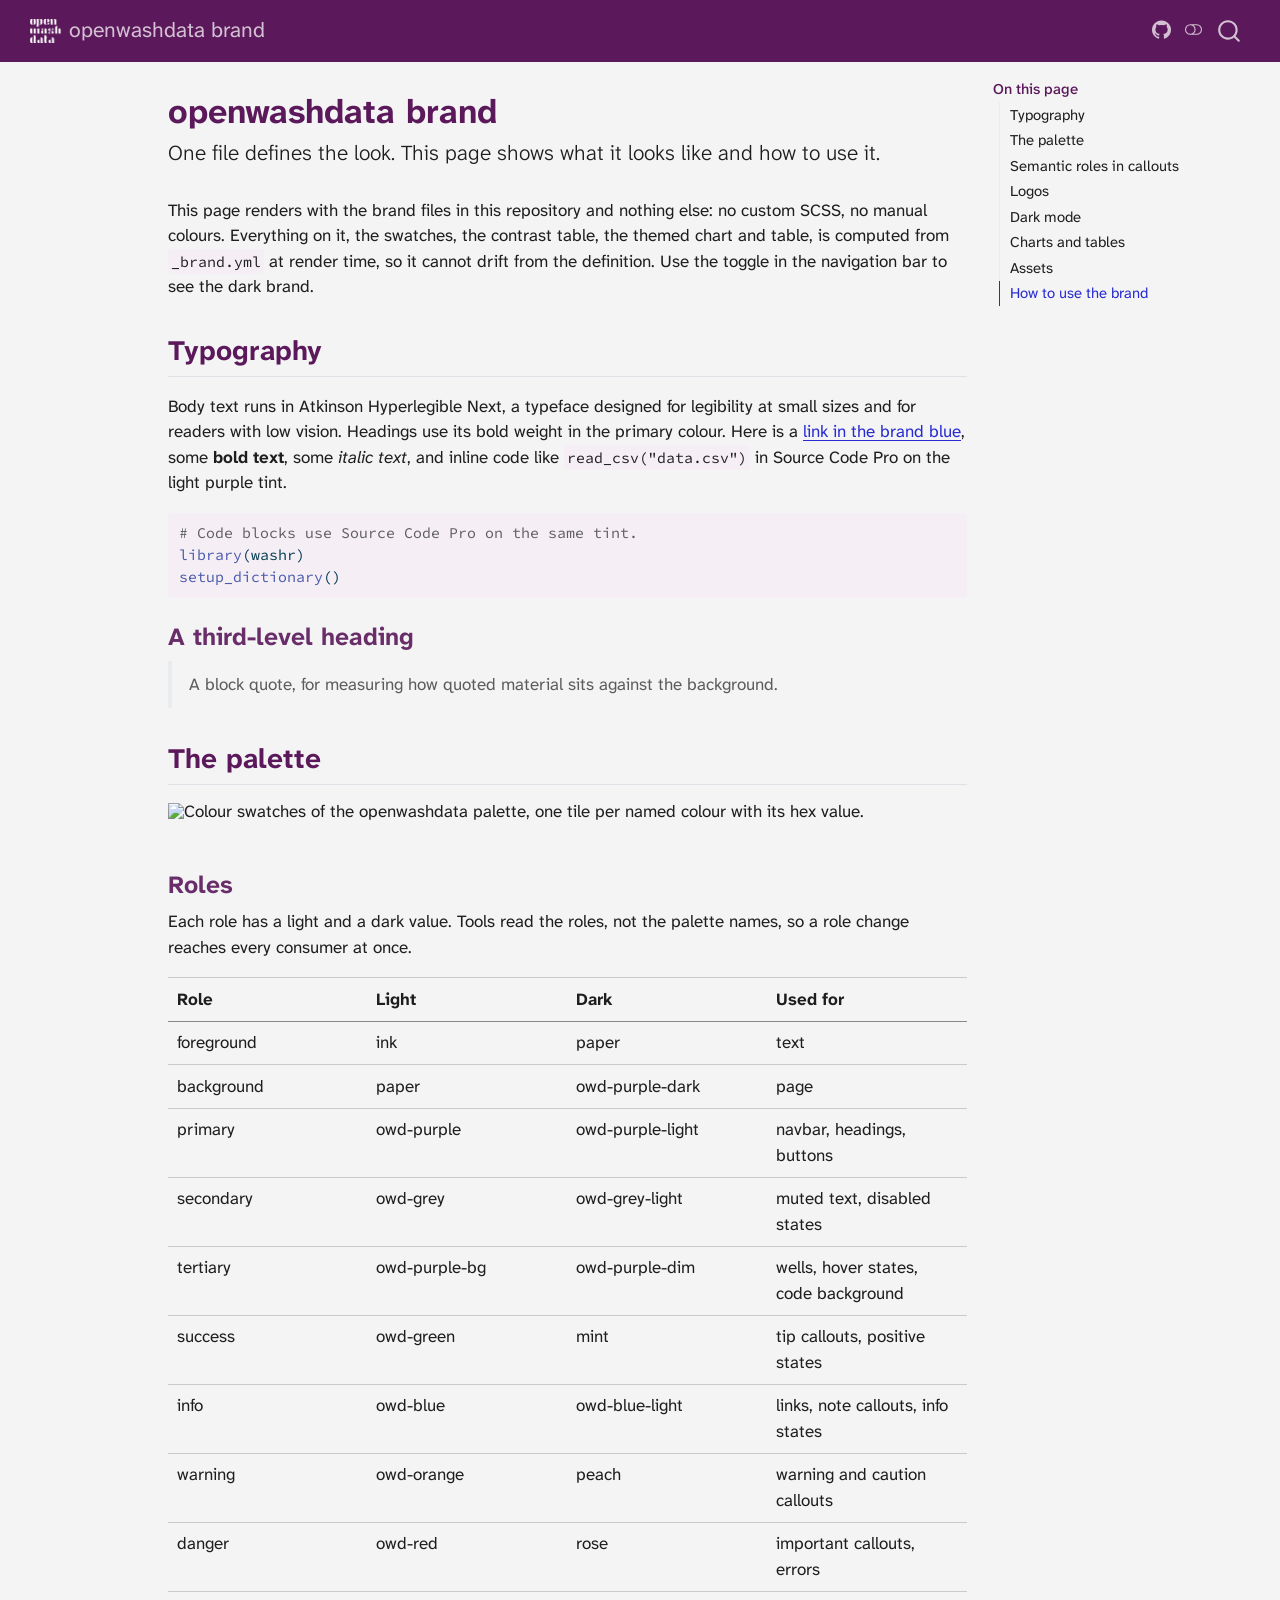
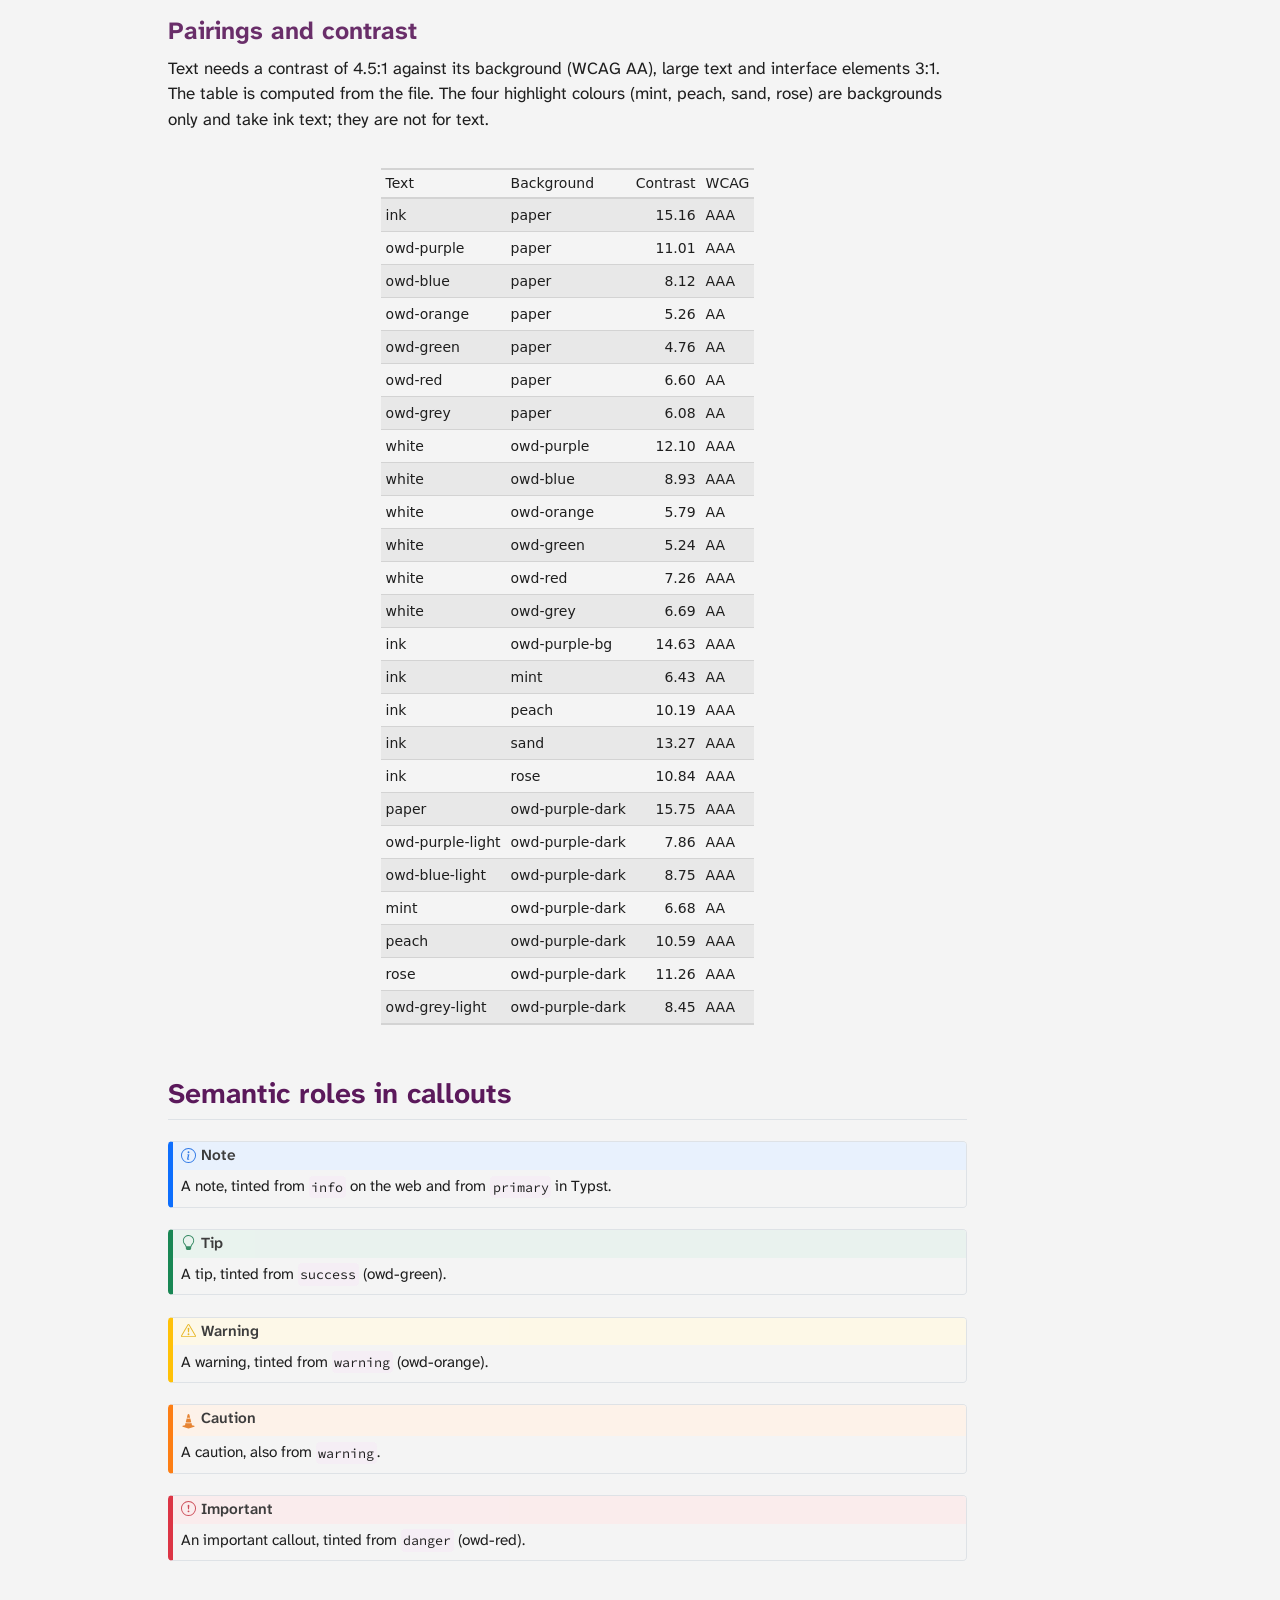
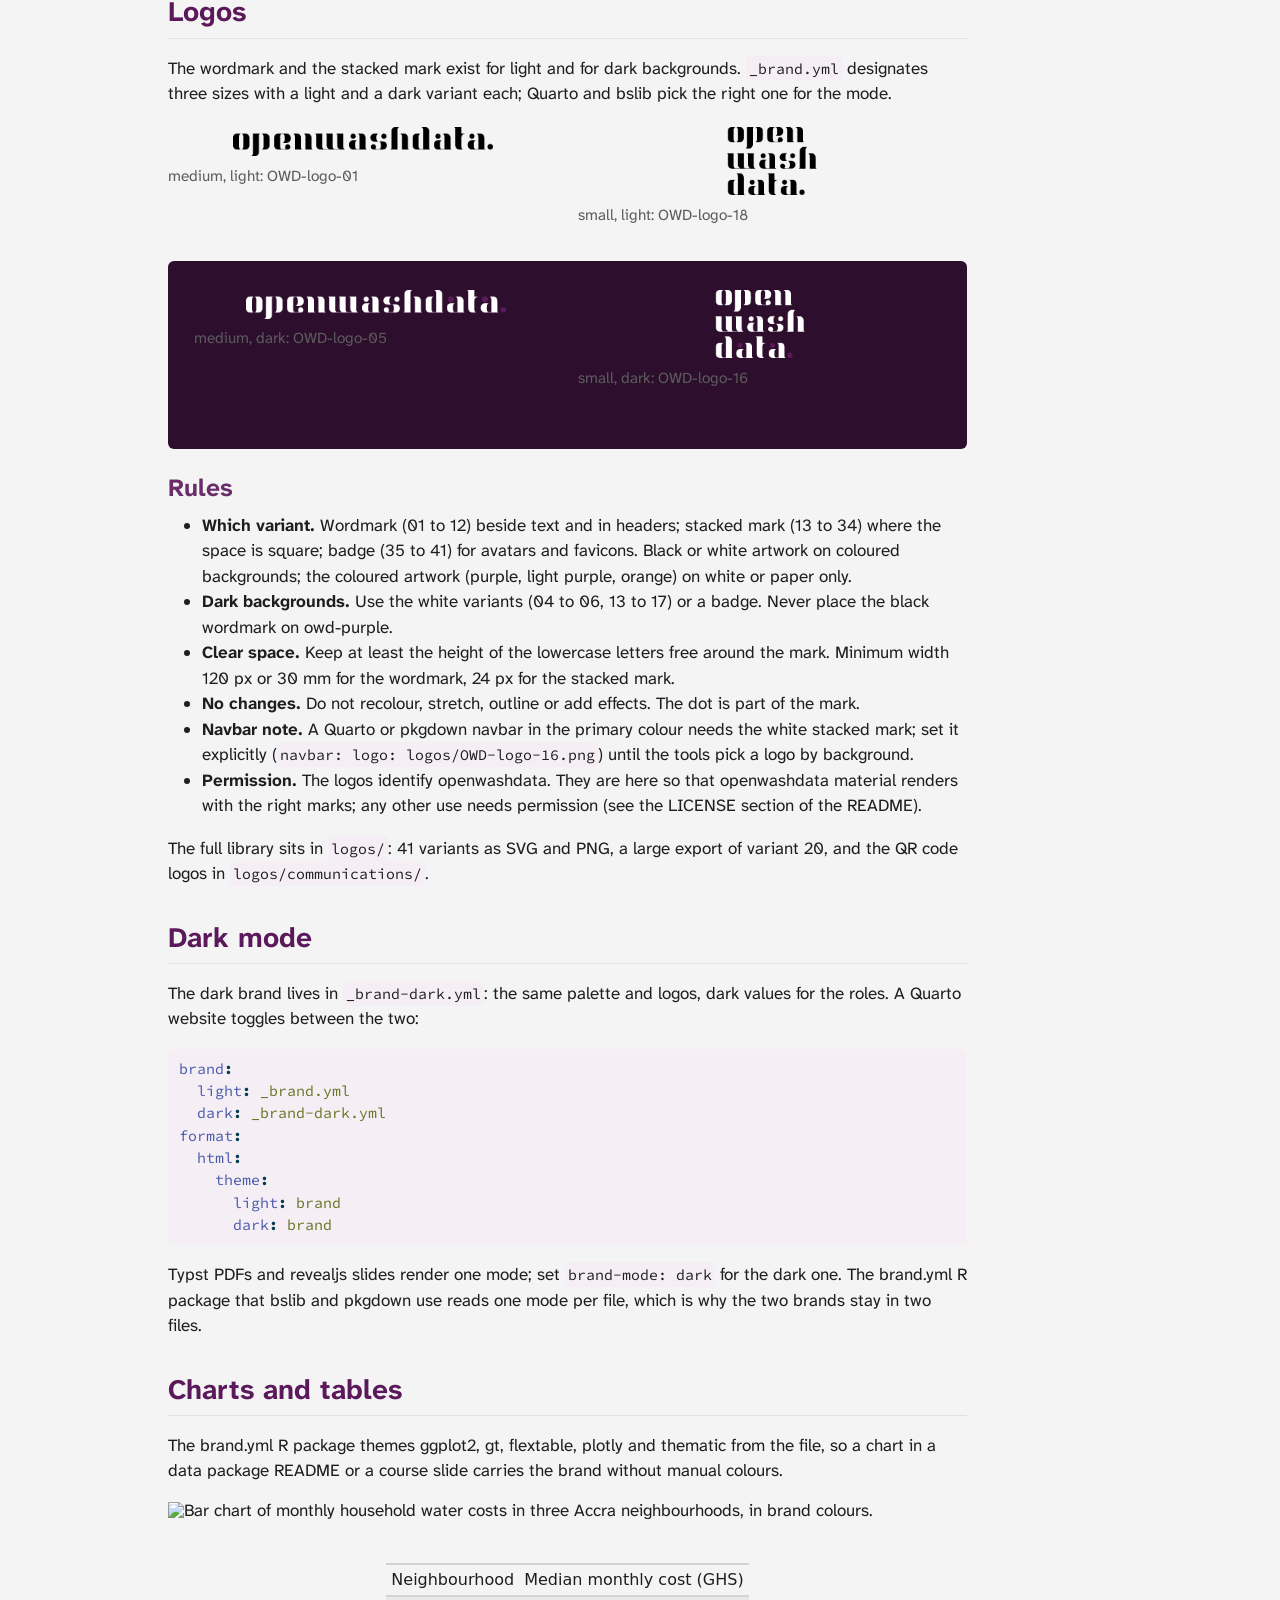
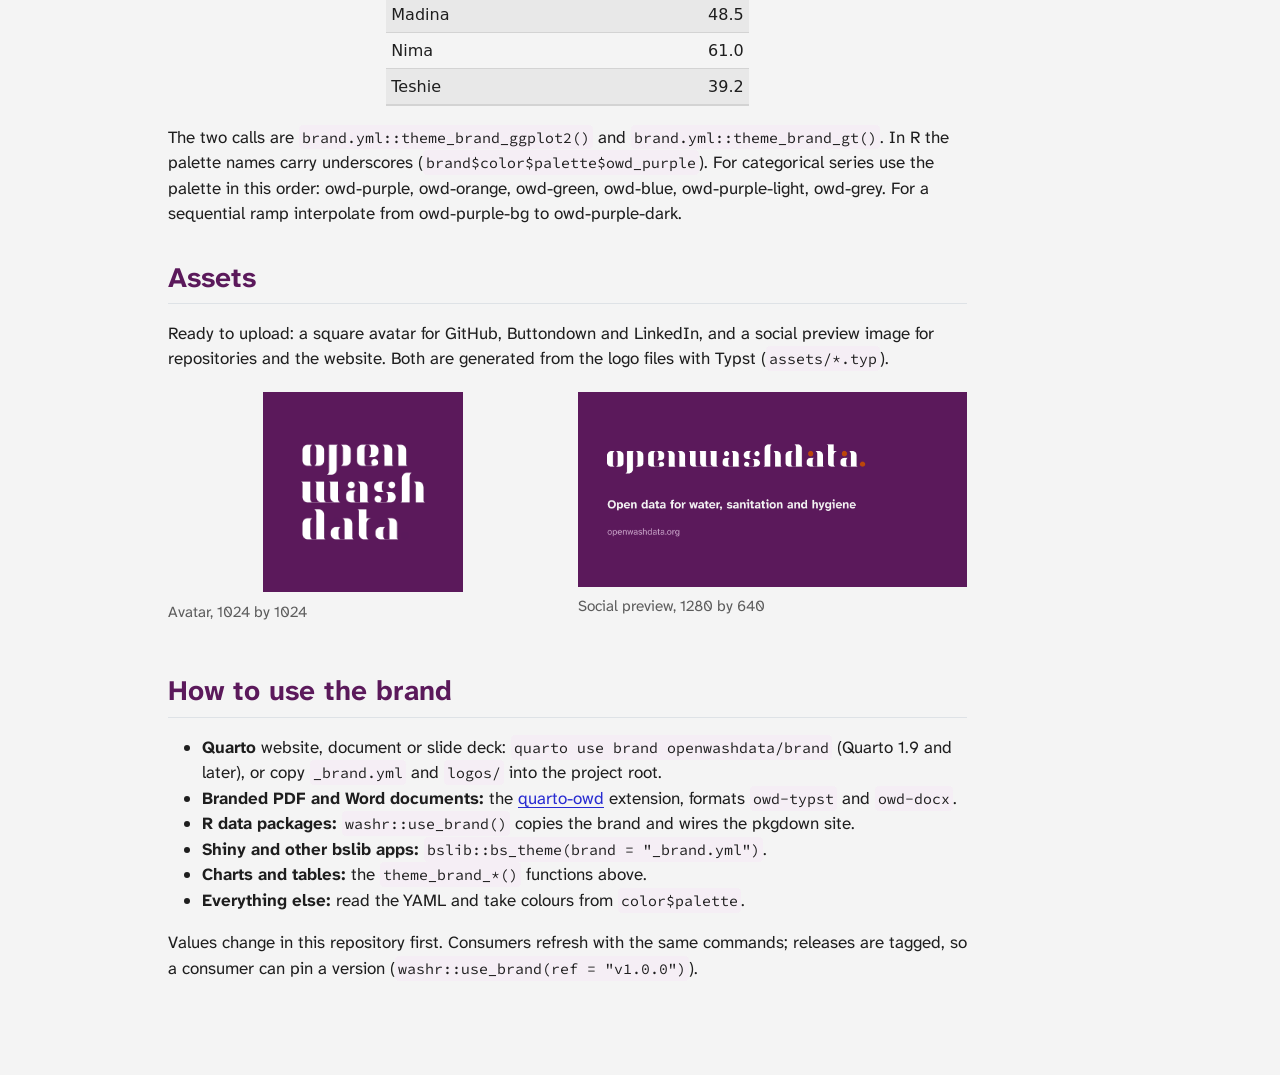
==== docs/index.html @ 6192c41f "docs: brand guide site, themed examples and shared assets (#10, #11) example.qmd becomes index.qmd, " ====
<!DOCTYPE html>
<html xmlns="http://www.w3.org/1999/xhtml" lang="en" xml:lang="en"><head>

<meta charset="utf-8">
<meta name="generator" content="quarto-1.9.38">

<meta name="viewport" content="width=device-width, initial-scale=1.0, user-scalable=yes">


<title>openwashdata brand</title>
<style>
/* Default styles provided by pandoc.
** See https://pandoc.org/MANUAL.html#variables-for-html for config info.
*/
code{white-space: pre-wrap;}
span.smallcaps{font-variant: small-caps;}
div.columns{display: flex; gap: min(4vw, 1.5em);}
div.column{flex: auto; overflow-x: auto;}
div.hanging-indent{margin-left: 1.5em; text-indent: -1.5em;}
ul.task-list{list-style: none;}
ul.task-list li input[type="checkbox"] {
  width: 0.8em;
  margin: 0 0.8em 0.2em -1em; /* quarto-specific, see https://github.com/quarto-dev/quarto-cli/issues/4556 */ 
  vertical-align: middle;
}
/* CSS for syntax highlighting */
html { -webkit-text-size-adjust: 100%; }
pre > code.sourceCode { white-space: pre; position: relative; }
pre > code.sourceCode > span { display: inline-block; line-height: 1.25; }
pre > code.sourceCode > span:empty { height: 1.2em; }
.sourceCode { overflow: visible; }
code.sourceCode > span { color: inherit; text-decoration: inherit; }
div.sourceCode { margin: 1em 0; }
pre.sourceCode { margin: 0; }
@media screen {
div.sourceCode { overflow: auto; }
}
@media print {
pre > code.sourceCode { white-space: pre-wrap; }
pre > code.sourceCode > span { text-indent: -5em; padding-left: 5em; }
}
pre.numberSource code
  { counter-reset: source-line 0; }
pre.numberSource code > span
  { position: relative; left: -4em; counter-increment: source-line; }
pre.numberSource code > span > a:first-child::before
  { content: counter(source-line);
    position: relative; left: -1em; text-align: right; vertical-align: baseline;
    border: none; display: inline-block;
    -webkit-touch-callout: none; -webkit-user-select: none;
    -khtml-user-select: none; -moz-user-select: none;
    -ms-user-select: none; user-select: none;
    padding: 0 4px; width: 4em;
  }
pre.numberSource { margin-left: 3em;  padding-left: 4px; }
div.sourceCode
  {   }
@media screen {
pre > code.sourceCode > span > a:first-child::before { text-decoration: underline; }
}
</style>


<script src="site_libs/quarto-nav/quarto-nav.js"></script>
<script src="site_libs/quarto-nav/headroom.min.js"></script>
<script src="site_libs/clipboard/clipboard.min.js"></script>
<script src="site_libs/quarto-search/autocomplete.umd.js"></script>
<script src="site_libs/quarto-search/fuse.min.js"></script>
<script src="site_libs/quarto-search/quarto-search.js"></script>
<meta name="quarto:offset" content="./">
<link href="./logos/OWD-logo-18.png" rel="icon" type="image/png">
<script src="site_libs/quarto-html/quarto.js" type="module"></script>
<script src="site_libs/quarto-html/tabsets/tabsets.js" type="module"></script>
<script src="site_libs/quarto-html/popper.min.js"></script>
<script src="site_libs/quarto-html/tippy.umd.min.js"></script>
<script src="site_libs/quarto-html/anchor.min.js"></script>
<link href="site_libs/quarto-html/tippy.css" rel="stylesheet">
<link href="site_libs/quarto-html/quarto-syntax-highlighting-394ead12451981d31e5928c23125edf0.css" rel="stylesheet" class="quarto-color-scheme" id="quarto-text-highlighting-styles">
<link href="site_libs/quarto-html/quarto-syntax-highlighting-dark-446fb54370a7a8a17a7083c01ae5dd9f.css" rel="stylesheet" class="quarto-color-scheme quarto-color-alternate" id="quarto-text-highlighting-styles">
<link href="site_libs/quarto-html/quarto-syntax-highlighting-394ead12451981d31e5928c23125edf0.css" rel="stylesheet" class="quarto-color-scheme-extra" id="quarto-text-highlighting-styles">
<script src="site_libs/bootstrap/bootstrap.min.js"></script>
<link href="site_libs/bootstrap/bootstrap-icons.css" rel="stylesheet">
<link href="site_libs/bootstrap/bootstrap-7f963e80ce3d0ea025233d1f4114418e.min.css" rel="stylesheet" append-hash="true" class="quarto-color-scheme" id="quarto-bootstrap" data-mode="light">
<link href="site_libs/bootstrap/bootstrap-dark-93a6fb592f5277370ba0e7a9d670c27c.min.css" rel="stylesheet" append-hash="true" class="quarto-color-scheme quarto-color-alternate" id="quarto-bootstrap" data-mode="dark">
<link href="site_libs/bootstrap/bootstrap-7f963e80ce3d0ea025233d1f4114418e.min.css" rel="stylesheet" append-hash="true" class="quarto-color-scheme-extra" id="quarto-bootstrap" data-mode="light">
<script id="quarto-search-options" type="application/json">{
  "location": "navbar",
  "copy-button": false,
  "collapse-after": 3,
  "panel-placement": "end",
  "type": "overlay",
  "limit": 50,
  "keyboard-shortcut": [
    "f",
    "/",
    "s"
  ],
  "show-item-context": false,
  "language": {
    "search-no-results-text": "No results",
    "search-matching-documents-text": "matching documents",
    "search-copy-link-title": "Copy link to search",
    "search-hide-matches-text": "Hide additional matches",
    "search-more-match-text": "more match in this document",
    "search-more-matches-text": "more matches in this document",
    "search-clear-button-title": "Clear",
    "search-text-placeholder": "",
    "search-detached-cancel-button-title": "Cancel",
    "search-submit-button-title": "Submit",
    "search-label": "Search"
  }
}</script>


</head>

<body class="nav-fixed quarto-light"><script id="quarto-html-before-body" type="application/javascript">
    const toggleBodyColorMode = (bsSheetEl) => {
      const mode = bsSheetEl.getAttribute("data-mode");
      const bodyEl = window.document.querySelector("body");
      if (mode === "dark") {
        bodyEl.classList.add("quarto-dark");
        bodyEl.classList.remove("quarto-light");
      } else {
        bodyEl.classList.add("quarto-light");
        bodyEl.classList.remove("quarto-dark");
      }
    }
    const toggleBodyColorPrimary = () => {
      const bsSheetEl = window.document.querySelector("link#quarto-bootstrap:not([rel=disabled-stylesheet])");
      if (bsSheetEl) {
        toggleBodyColorMode(bsSheetEl);
      }
    }
    const setColorSchemeToggle = (alternate) => {
      const toggles = window.document.querySelectorAll('.quarto-color-scheme-toggle');
      for (let i=0; i < toggles.length; i++) {
        const toggle = toggles[i];
        if (toggle) {
          if (alternate) {
            toggle.classList.add("alternate");
          } else {
            toggle.classList.remove("alternate");
          }
        }
      }
    };
    const toggleColorMode = (alternate) => {
      // Switch the stylesheets
      const primaryStylesheets = window.document.querySelectorAll('link.quarto-color-scheme:not(.quarto-color-alternate)');
      const alternateStylesheets = window.document.querySelectorAll('link.quarto-color-scheme.quarto-color-alternate');
      manageTransitions('#quarto-margin-sidebar .nav-link', false);
      if (alternate) {
        // note: dark is layered on light, we don't disable primary!
        enableStylesheet(alternateStylesheets);
        for (const sheetNode of alternateStylesheets) {
          if (sheetNode.id === "quarto-bootstrap") {
            toggleBodyColorMode(sheetNode);
          }
        }
      } else {
        disableStylesheet(alternateStylesheets);
        enableStylesheet(primaryStylesheets)
        toggleBodyColorPrimary();
      }
      manageTransitions('#quarto-margin-sidebar .nav-link', true);
      // Switch the toggles
      setColorSchemeToggle(alternate)
      // Hack to workaround the fact that safari doesn't
      // properly recolor the scrollbar when toggling (#1455)
      if (navigator.userAgent.indexOf('Safari') > 0 && navigator.userAgent.indexOf('Chrome') == -1) {
        manageTransitions("body", false);
        window.scrollTo(0, 1);
        setTimeout(() => {
          window.scrollTo(0, 0);
          manageTransitions("body", true);
        }, 40);
      }
    }
    const disableStylesheet = (stylesheets) => {
      for (let i=0; i < stylesheets.length; i++) {
        const stylesheet = stylesheets[i];
        stylesheet.rel = 'disabled-stylesheet';
      }
    }
    const enableStylesheet = (stylesheets) => {
      for (let i=0; i < stylesheets.length; i++) {
        const stylesheet = stylesheets[i];
        if(stylesheet.rel !== 'stylesheet') { // for Chrome, which will still FOUC without this check
          stylesheet.rel = 'stylesheet';
        }
      }
    }
    const manageTransitions = (selector, allowTransitions) => {
      const els = window.document.querySelectorAll(selector);
      for (let i=0; i < els.length; i++) {
        const el = els[i];
        if (allowTransitions) {
          el.classList.remove('notransition');
        } else {
          el.classList.add('notransition');
        }
      }
    }
    const isFileUrl = () => {
      return window.location.protocol === 'file:';
    }
    const hasAlternateSentinel = () => {
      let styleSentinel = getColorSchemeSentinel();
      if (styleSentinel !== null) {
        return styleSentinel === "alternate";
      } else {
        return false;
      }
    }
    const setStyleSentinel = (alternate) => {
      const value = alternate ? "alternate" : "default";
      if (!isFileUrl()) {
        window.localStorage.setItem("quarto-color-scheme", value);
      } else {
        localAlternateSentinel = value;
      }
    }
    const getColorSchemeSentinel = () => {
      if (!isFileUrl()) {
        const storageValue = window.localStorage.getItem("quarto-color-scheme");
        return storageValue != null ? storageValue : localAlternateSentinel;
      } else {
        return localAlternateSentinel;
      }
    }
    const toggleGiscusIfUsed = (isAlternate, darkModeDefault) => {
      const baseTheme = document.querySelector('#giscus-base-theme')?.value ?? 'light';
      const alternateTheme = document.querySelector('#giscus-alt-theme')?.value ?? 'dark';
      let newTheme = '';
      if(authorPrefersDark) {
        newTheme = isAlternate ? baseTheme : alternateTheme;
      } else {
        newTheme = isAlternate ? alternateTheme : baseTheme;
      }
      const changeGiscusTheme = () => {
        // From: https://github.com/giscus/giscus/issues/336
        const sendMessage = (message) => {
          const iframe = document.querySelector('iframe.giscus-frame');
          if (!iframe) return;
          iframe.contentWindow.postMessage({ giscus: message }, 'https://giscus.app');
        }
        sendMessage({
          setConfig: {
            theme: newTheme
          }
        });
      }
      const isGiscussLoaded = window.document.querySelector('iframe.giscus-frame') !== null;
      if (isGiscussLoaded) {
        changeGiscusTheme();
      }
    };
    const authorPrefersDark = false;
    const darkModeDefault = authorPrefersDark;
      document.querySelector('link#quarto-text-highlighting-styles.quarto-color-scheme-extra').rel = 'disabled-stylesheet';
      document.querySelector('link#quarto-bootstrap.quarto-color-scheme-extra').rel = 'disabled-stylesheet';
    let localAlternateSentinel = darkModeDefault ? 'alternate' : 'default';
    // Dark / light mode switch
    window.quartoToggleColorScheme = () => {
      // Read the current dark / light value
      let toAlternate = !hasAlternateSentinel();
      toggleColorMode(toAlternate);
      setStyleSentinel(toAlternate);
      toggleGiscusIfUsed(toAlternate, darkModeDefault);
      window.dispatchEvent(new Event('resize'));
    };
    // Switch to dark mode if need be
    if (hasAlternateSentinel()) {
      toggleColorMode(true);
    } else {
      toggleColorMode(false);
    }
  </script>

<div id="quarto-search-results"></div>
  <header id="quarto-header" class="headroom fixed-top">
    <nav class="navbar navbar-expand-lg " data-bs-theme="dark">
      <div class="navbar-container container-fluid">
      <div class="navbar-brand-container mx-auto">
    <a href="./index.html" class="navbar-brand navbar-brand-logo">
    <img src="./logos/OWD-logo-16.png" alt="openwashdata" class="navbar-logo light-content">
    <img src="./logos/OWD-logo-16.png" alt="openwashdata" class="navbar-logo dark-content">
    </a>
    <a class="navbar-brand" href="./index.html">
    <span class="navbar-title">openwashdata brand</span>
    </a>
  </div>
            <div id="quarto-search" class="" title="Search"></div>
          <button class="navbar-toggler" type="button" data-bs-toggle="collapse" data-bs-target="#navbarCollapse" aria-controls="navbarCollapse" role="menu" aria-expanded="false" aria-label="Toggle navigation" onclick="if (window.quartoToggleHeadroom) { window.quartoToggleHeadroom(); }">
  <span class="navbar-toggler-icon"></span>
</button>
          <div class="collapse navbar-collapse" id="navbarCollapse">
            <ul class="navbar-nav navbar-nav-scroll ms-auto">
  <li class="nav-item compact">
    <a class="nav-link" href="https://github.com/openwashdata/brand"> <i class="bi bi-github" role="img" aria-label="GitHub repository">
</i> 
<span class="menu-text"></span></a>
  </li>  
</ul>
          </div> <!-- /navcollapse -->
            <div class="quarto-navbar-tools">
  <a href="" class="quarto-color-scheme-toggle quarto-navigation-tool  px-1" onclick="window.quartoToggleColorScheme(); return false;" title="Toggle dark mode"><i class="bi"></i></a>
</div>
      </div> <!-- /container-fluid -->
    </nav>
</header>
<!-- content -->
<div id="quarto-content" class="quarto-container page-columns page-rows-contents page-layout-article page-navbar">
<!-- sidebar -->
<!-- margin-sidebar -->
    <div id="quarto-margin-sidebar" class="sidebar margin-sidebar">
        <nav id="TOC" role="doc-toc" class="toc-active">
    <h2 id="toc-title">On this page</h2>
   
  <ul class="collapse">
  <li><a href="#typography" id="toc-typography" class="nav-link active" data-scroll-target="#typography">Typography</a></li>
  <li><a href="#the-palette" id="toc-the-palette" class="nav-link" data-scroll-target="#the-palette">The palette</a></li>
  <li><a href="#semantic-roles-in-callouts" id="toc-semantic-roles-in-callouts" class="nav-link" data-scroll-target="#semantic-roles-in-callouts">Semantic roles in callouts</a></li>
  <li><a href="#logos" id="toc-logos" class="nav-link" data-scroll-target="#logos">Logos</a></li>
  <li><a href="#dark-mode" id="toc-dark-mode" class="nav-link" data-scroll-target="#dark-mode">Dark mode</a></li>
  <li><a href="#charts-and-tables" id="toc-charts-and-tables" class="nav-link" data-scroll-target="#charts-and-tables">Charts and tables</a></li>
  <li><a href="#assets" id="toc-assets" class="nav-link" data-scroll-target="#assets">Assets</a></li>
  <li><a href="#how-to-use-the-brand" id="toc-how-to-use-the-brand" class="nav-link" data-scroll-target="#how-to-use-the-brand">How to use the brand</a></li>
  </ul>
</nav>
    </div>
<!-- main -->
<main class="content" id="quarto-document-content">


<header id="title-block-header" class="quarto-title-block default">
<div class="quarto-title">
<h1 class="title">openwashdata brand</h1>
<p class="subtitle lead">One file defines the look. This page shows what it looks like and how to use it.</p>
</div>



<div class="quarto-title-meta">

    
  
    
  </div>
  


</header>


<p>This page renders with the brand files in this repository and nothing else: no custom SCSS, no manual colours. Everything on it, the swatches, the contrast table, the themed chart and table, is computed from <code>_brand.yml</code> at render time, so it cannot drift from the definition. Use the toggle in the navigation bar to see the dark brand.</p>
<section id="typography" class="level2">
<h2 class="anchored" data-anchor-id="typography">Typography</h2>
<p>Body text runs in Atkinson Hyperlegible Next, a typeface designed for legibility at small sizes and for readers with low vision. Headings use its bold weight in the primary colour. Here is a <a href="https://openwashdata.org">link in the brand blue</a>, some <strong>bold text</strong>, some <em>italic text</em>, and inline code like <code>read_csv("data.csv")</code> in Source Code Pro on the light purple tint.</p>
<div class="code-copy-outer-scaffold"><div class="sourceCode" id="cb1"><pre class="sourceCode r code-with-copy"><code class="sourceCode r"><span id="cb1-1"><a href="#cb1-1" aria-hidden="true" tabindex="-1"></a><span class="co"># Code blocks use Source Code Pro on the same tint.</span></span>
<span id="cb1-2"><a href="#cb1-2" aria-hidden="true" tabindex="-1"></a><span class="fu">library</span>(washr)</span>
<span id="cb1-3"><a href="#cb1-3" aria-hidden="true" tabindex="-1"></a><span class="fu">setup_dictionary</span>()</span></code></pre></div><button title="Copy to Clipboard" class="code-copy-button"><i class="bi"></i></button></div>
<section id="a-third-level-heading" class="level3">
<h3 class="anchored" data-anchor-id="a-third-level-heading">A third-level heading</h3>
<blockquote class="blockquote">
<p>A block quote, for measuring how quoted material sits against the background.</p>
</blockquote>
</section>
</section>
<section id="the-palette" class="level2">
<h2 class="anchored" data-anchor-id="the-palette">The palette</h2>
<div class="cell">
<div class="cell-output-display">
<div>
<figure class="figure">
<p><img src="index_files/figure-html/unnamed-chunk-1-1.png" class="img-fluid figure-img" alt="Colour swatches of the openwashdata palette, one tile per named colour with its hex value." width="864"></p>
</figure>
</div>
</div>
</div>
<section id="roles" class="level3">
<h3 class="anchored" data-anchor-id="roles">Roles</h3>
<p>Each role has a light and a dark value. Tools read the roles, not the palette names, so a role change reaches every consumer at once.</p>
<table class="caption-top table">
<colgroup>
<col style="width: 25%">
<col style="width: 25%">
<col style="width: 25%">
<col style="width: 25%">
</colgroup>
<thead>
<tr class="header">
<th>Role</th>
<th>Light</th>
<th>Dark</th>
<th>Used for</th>
</tr>
</thead>
<tbody>
<tr class="odd">
<td>foreground</td>
<td>ink</td>
<td>paper</td>
<td>text</td>
</tr>
<tr class="even">
<td>background</td>
<td>paper</td>
<td>owd-purple-dark</td>
<td>page</td>
</tr>
<tr class="odd">
<td>primary</td>
<td>owd-purple</td>
<td>owd-purple-light</td>
<td>navbar, headings, buttons</td>
</tr>
<tr class="even">
<td>secondary</td>
<td>owd-grey</td>
<td>owd-grey-light</td>
<td>muted text, disabled states</td>
</tr>
<tr class="odd">
<td>tertiary</td>
<td>owd-purple-bg</td>
<td>owd-purple-dim</td>
<td>wells, hover states, code background</td>
</tr>
<tr class="even">
<td>success</td>
<td>owd-green</td>
<td>mint</td>
<td>tip callouts, positive states</td>
</tr>
<tr class="odd">
<td>info</td>
<td>owd-blue</td>
<td>owd-blue-light</td>
<td>links, note callouts, info states</td>
</tr>
<tr class="even">
<td>warning</td>
<td>owd-orange</td>
<td>peach</td>
<td>warning and caution callouts</td>
</tr>
<tr class="odd">
<td>danger</td>
<td>owd-red</td>
<td>rose</td>
<td>important callouts, errors</td>
</tr>
</tbody>
</table>
</section>
<section id="pairings-and-contrast" class="level3">
<h3 class="anchored" data-anchor-id="pairings-and-contrast">Pairings and contrast</h3>
<p>Text needs a contrast of 4.5:1 against its background (WCAG AA), large text and interface elements 3:1. The table is computed from the file. The four highlight colours (mint, peach, sand, rose) are backgrounds only and take ink text; they are not for text.</p>
<div class="cell">
<div class="cell-output-display">
<div id="ibvpigckzm" style="padding-left:0px;padding-right:0px;padding-top:10px;padding-bottom:10px;overflow-x:auto;overflow-y:auto;width:auto;height:auto;">
<style>#ibvpigckzm table {
  font-family: system-ui, 'Segoe UI', Roboto, Helvetica, Arial, sans-serif, 'Apple Color Emoji', 'Segoe UI Emoji', 'Segoe UI Symbol', 'Noto Color Emoji';
  -webkit-font-smoothing: antialiased;
  -moz-osx-font-smoothing: grayscale;
}

#ibvpigckzm thead, #ibvpigckzm tbody, #ibvpigckzm tfoot, #ibvpigckzm tr, #ibvpigckzm td, #ibvpigckzm th {
  border-style: none;
}

#ibvpigckzm p {
  margin: 0;
  padding: 0;
}

#ibvpigckzm .gt_table {
  display: table;
  border-collapse: collapse;
  line-height: normal;
  margin-left: auto;
  margin-right: auto;
  color: #1E1E1E;
  font-size: 14px;
  font-weight: normal;
  font-style: normal;
  background-color: #F4F4F4;
  width: auto;
  border-top-style: solid;
  border-top-width: 2px;
  border-top-color: #A8A8A8;
  border-right-style: none;
  border-right-width: 2px;
  border-right-color: #D3D3D3;
  border-bottom-style: solid;
  border-bottom-width: 2px;
  border-bottom-color: #A8A8A8;
  border-left-style: none;
  border-left-width: 2px;
  border-left-color: #D3D3D3;
}

#ibvpigckzm .gt_caption {
  padding-top: 4px;
  padding-bottom: 4px;
}

#ibvpigckzm .gt_title {
  color: #1E1E1E;
  font-size: 125%;
  font-weight: initial;
  padding-top: 4px;
  padding-bottom: 4px;
  padding-left: 5px;
  padding-right: 5px;
  border-bottom-color: #F4F4F4;
  border-bottom-width: 0;
}

#ibvpigckzm .gt_subtitle {
  color: #1E1E1E;
  font-size: 85%;
  font-weight: initial;
  padding-top: 3px;
  padding-bottom: 5px;
  padding-left: 5px;
  padding-right: 5px;
  border-top-color: #F4F4F4;
  border-top-width: 0;
}

#ibvpigckzm .gt_heading {
  background-color: #F4F4F4;
  text-align: center;
  border-bottom-color: #F4F4F4;
  border-left-style: none;
  border-left-width: 1px;
  border-left-color: #D3D3D3;
  border-right-style: none;
  border-right-width: 1px;
  border-right-color: #D3D3D3;
}

#ibvpigckzm .gt_bottom_border {
  border-bottom-style: solid;
  border-bottom-width: 2px;
  border-bottom-color: #D3D3D3;
}

#ibvpigckzm .gt_col_headings {
  border-top-style: solid;
  border-top-width: 2px;
  border-top-color: #D3D3D3;
  border-bottom-style: solid;
  border-bottom-width: 2px;
  border-bottom-color: #D3D3D3;
  border-left-style: none;
  border-left-width: 1px;
  border-left-color: #D3D3D3;
  border-right-style: none;
  border-right-width: 1px;
  border-right-color: #D3D3D3;
}

#ibvpigckzm .gt_col_heading {
  color: #1E1E1E;
  background-color: #F4F4F4;
  font-size: 100%;
  font-weight: normal;
  text-transform: inherit;
  border-left-style: none;
  border-left-width: 1px;
  border-left-color: #D3D3D3;
  border-right-style: none;
  border-right-width: 1px;
  border-right-color: #D3D3D3;
  vertical-align: bottom;
  padding-top: 5px;
  padding-bottom: 6px;
  padding-left: 5px;
  padding-right: 5px;
  overflow-x: hidden;
}

#ibvpigckzm .gt_column_spanner_outer {
  color: #1E1E1E;
  background-color: #F4F4F4;
  font-size: 100%;
  font-weight: normal;
  text-transform: inherit;
  padding-top: 0;
  padding-bottom: 0;
  padding-left: 4px;
  padding-right: 4px;
}

#ibvpigckzm .gt_column_spanner_outer:first-child {
  padding-left: 0;
}

#ibvpigckzm .gt_column_spanner_outer:last-child {
  padding-right: 0;
}

#ibvpigckzm .gt_column_spanner {
  border-bottom-style: solid;
  border-bottom-width: 2px;
  border-bottom-color: #D3D3D3;
  vertical-align: bottom;
  padding-top: 5px;
  padding-bottom: 5px;
  overflow-x: hidden;
  display: inline-block;
  width: 100%;
}

#ibvpigckzm .gt_spanner_row {
  border-bottom-style: hidden;
}

#ibvpigckzm .gt_group_heading {
  padding-top: 8px;
  padding-bottom: 8px;
  padding-left: 5px;
  padding-right: 5px;
  color: #1E1E1E;
  background-color: #F4F4F4;
  font-size: 100%;
  font-weight: initial;
  text-transform: inherit;
  border-top-style: solid;
  border-top-width: 2px;
  border-top-color: #D3D3D3;
  border-bottom-style: solid;
  border-bottom-width: 2px;
  border-bottom-color: #D3D3D3;
  border-left-style: none;
  border-left-width: 1px;
  border-left-color: #D3D3D3;
  border-right-style: none;
  border-right-width: 1px;
  border-right-color: #D3D3D3;
  vertical-align: middle;
  text-align: left;
}

#ibvpigckzm .gt_empty_group_heading {
  padding: 0.5px;
  color: #1E1E1E;
  background-color: #F4F4F4;
  font-size: 100%;
  font-weight: initial;
  border-top-style: solid;
  border-top-width: 2px;
  border-top-color: #D3D3D3;
  border-bottom-style: solid;
  border-bottom-width: 2px;
  border-bottom-color: #D3D3D3;
  vertical-align: middle;
}

#ibvpigckzm .gt_from_md > :first-child {
  margin-top: 0;
}

#ibvpigckzm .gt_from_md > :last-child {
  margin-bottom: 0;
}

#ibvpigckzm .gt_row {
  padding-top: 8px;
  padding-bottom: 8px;
  padding-left: 5px;
  padding-right: 5px;
  margin: 10px;
  border-top-style: solid;
  border-top-width: 1px;
  border-top-color: #D3D3D3;
  border-left-style: none;
  border-left-width: 1px;
  border-left-color: #D3D3D3;
  border-right-style: none;
  border-right-width: 1px;
  border-right-color: #D3D3D3;
  vertical-align: middle;
  overflow-x: hidden;
}

#ibvpigckzm .gt_stub {
  color: #1E1E1E;
  background-color: #F4F4F4;
  font-size: 100%;
  font-weight: initial;
  text-transform: inherit;
  border-right-style: solid;
  border-right-width: 2px;
  border-right-color: #D3D3D3;
  padding-left: 5px;
  padding-right: 5px;
}

#ibvpigckzm .gt_stub_row_group {
  color: #1E1E1E;
  background-color: #F4F4F4;
  font-size: 100%;
  font-weight: initial;
  text-transform: inherit;
  border-right-style: solid;
  border-right-width: 2px;
  border-right-color: #D3D3D3;
  padding-left: 5px;
  padding-right: 5px;
  vertical-align: top;
}

#ibvpigckzm .gt_row_group_first td {
  border-top-width: 2px;
}

#ibvpigckzm .gt_row_group_first th {
  border-top-width: 2px;
}

#ibvpigckzm .gt_summary_row {
  color: #1E1E1E;
  background-color: #F4F4F4;
  text-transform: inherit;
  padding-top: 8px;
  padding-bottom: 8px;
  padding-left: 5px;
  padding-right: 5px;
}

#ibvpigckzm .gt_first_summary_row {
  border-top-style: solid;
  border-top-color: #D3D3D3;
}

#ibvpigckzm .gt_first_summary_row.thick {
  border-top-width: 2px;
}

#ibvpigckzm .gt_last_summary_row {
  padding-top: 8px;
  padding-bottom: 8px;
  padding-left: 5px;
  padding-right: 5px;
  border-bottom-style: solid;
  border-bottom-width: 2px;
  border-bottom-color: #D3D3D3;
}

#ibvpigckzm .gt_grand_summary_row {
  color: #1E1E1E;
  background-color: #F4F4F4;
  text-transform: inherit;
  padding-top: 8px;
  padding-bottom: 8px;
  padding-left: 5px;
  padding-right: 5px;
}

#ibvpigckzm .gt_first_grand_summary_row {
  padding-top: 8px;
  padding-bottom: 8px;
  padding-left: 5px;
  padding-right: 5px;
  border-top-style: double;
  border-top-width: 6px;
  border-top-color: #D3D3D3;
}

#ibvpigckzm .gt_last_grand_summary_row_top {
  padding-top: 8px;
  padding-bottom: 8px;
  padding-left: 5px;
  padding-right: 5px;
  border-bottom-style: double;
  border-bottom-width: 6px;
  border-bottom-color: #D3D3D3;
}

#ibvpigckzm .gt_striped {
  background-color: rgba(128, 128, 128, 0.05);
}

#ibvpigckzm .gt_table_body {
  border-top-style: solid;
  border-top-width: 2px;
  border-top-color: #D3D3D3;
  border-bottom-style: solid;
  border-bottom-width: 2px;
  border-bottom-color: #D3D3D3;
}

#ibvpigckzm .gt_footnotes {
  color: #1E1E1E;
  background-color: #F4F4F4;
  border-bottom-style: none;
  border-bottom-width: 2px;
  border-bottom-color: #D3D3D3;
  border-left-style: none;
  border-left-width: 2px;
  border-left-color: #D3D3D3;
  border-right-style: none;
  border-right-width: 2px;
  border-right-color: #D3D3D3;
}

#ibvpigckzm .gt_footnote {
  margin: 0px;
  font-size: 90%;
  padding-top: 4px;
  padding-bottom: 4px;
  padding-left: 5px;
  padding-right: 5px;
}

#ibvpigckzm .gt_sourcenotes {
  color: #1E1E1E;
  background-color: #F4F4F4;
  border-bottom-style: none;
  border-bottom-width: 2px;
  border-bottom-color: #D3D3D3;
  border-left-style: none;
  border-left-width: 2px;
  border-left-color: #D3D3D3;
  border-right-style: none;
  border-right-width: 2px;
  border-right-color: #D3D3D3;
}

#ibvpigckzm .gt_sourcenote {
  font-size: 90%;
  padding-top: 4px;
  padding-bottom: 4px;
  padding-left: 5px;
  padding-right: 5px;
}

#ibvpigckzm .gt_left {
  text-align: left;
}

#ibvpigckzm .gt_center {
  text-align: center;
}

#ibvpigckzm .gt_right {
  text-align: right;
  font-variant-numeric: tabular-nums;
}

#ibvpigckzm .gt_font_normal {
  font-weight: normal;
}

#ibvpigckzm .gt_font_bold {
  font-weight: bold;
}

#ibvpigckzm .gt_font_italic {
  font-style: italic;
}

#ibvpigckzm .gt_super {
  font-size: 65%;
}

#ibvpigckzm .gt_footnote_marks {
  font-size: 75%;
  vertical-align: 0.4em;
  position: initial;
}

#ibvpigckzm .gt_asterisk {
  font-size: 100%;
  vertical-align: 0;
}

#ibvpigckzm .gt_indent_1 {
  text-indent: 5px;
}

#ibvpigckzm .gt_indent_2 {
  text-indent: 10px;
}

#ibvpigckzm .gt_indent_3 {
  text-indent: 15px;
}

#ibvpigckzm .gt_indent_4 {
  text-indent: 20px;
}

#ibvpigckzm .gt_indent_5 {
  text-indent: 25px;
}

#ibvpigckzm .katex-display {
  display: inline-flex !important;
  margin-bottom: 0.75em !important;
}

#ibvpigckzm div.Reactable > div.rt-table > div.rt-thead > div.rt-tr.rt-tr-group-header > div.rt-th-group:after {
  height: 0px !important;
}
</style>

<table class="gt_table caption-top table table-sm table-striped small" data-quarto-bootstrap="false">
<thead>
<tr class="gt_col_headings header">
<th id="text" class="gt_col_heading gt_columns_bottom_border gt_left" data-quarto-table-cell-role="th" scope="col">Text</th>
<th id="on" class="gt_col_heading gt_columns_bottom_border gt_left" data-quarto-table-cell-role="th" scope="col">Background</th>
<th id="ratio" class="gt_col_heading gt_columns_bottom_border gt_right" data-quarto-table-cell-role="th" scope="col">Contrast</th>
<th id="verdict" class="gt_col_heading gt_columns_bottom_border gt_left" data-quarto-table-cell-role="th" scope="col">WCAG</th>
</tr>
</thead>
<tbody class="gt_table_body">
<tr class="odd">
<td class="gt_row gt_left" headers="text">ink</td>
<td class="gt_row gt_left" headers="on">paper</td>
<td class="gt_row gt_right" headers="ratio">15.16</td>
<td class="gt_row gt_left" headers="verdict">AAA</td>
</tr>
<tr class="even">
<td class="gt_row gt_left" headers="text">owd-purple</td>
<td class="gt_row gt_left" headers="on">paper</td>
<td class="gt_row gt_right" headers="ratio">11.01</td>
<td class="gt_row gt_left" headers="verdict">AAA</td>
</tr>
<tr class="odd">
<td class="gt_row gt_left" headers="text">owd-blue</td>
<td class="gt_row gt_left" headers="on">paper</td>
<td class="gt_row gt_right" headers="ratio">8.12</td>
<td class="gt_row gt_left" headers="verdict">AAA</td>
</tr>
<tr class="even">
<td class="gt_row gt_left" headers="text">owd-orange</td>
<td class="gt_row gt_left" headers="on">paper</td>
<td class="gt_row gt_right" headers="ratio">5.26</td>
<td class="gt_row gt_left" headers="verdict">AA</td>
</tr>
<tr class="odd">
<td class="gt_row gt_left" headers="text">owd-green</td>
<td class="gt_row gt_left" headers="on">paper</td>
<td class="gt_row gt_right" headers="ratio">4.76</td>
<td class="gt_row gt_left" headers="verdict">AA</td>
</tr>
<tr class="even">
<td class="gt_row gt_left" headers="text">owd-red</td>
<td class="gt_row gt_left" headers="on">paper</td>
<td class="gt_row gt_right" headers="ratio">6.60</td>
<td class="gt_row gt_left" headers="verdict">AA</td>
</tr>
<tr class="odd">
<td class="gt_row gt_left" headers="text">owd-grey</td>
<td class="gt_row gt_left" headers="on">paper</td>
<td class="gt_row gt_right" headers="ratio">6.08</td>
<td class="gt_row gt_left" headers="verdict">AA</td>
</tr>
<tr class="even">
<td class="gt_row gt_left" headers="text">white</td>
<td class="gt_row gt_left" headers="on">owd-purple</td>
<td class="gt_row gt_right" headers="ratio">12.10</td>
<td class="gt_row gt_left" headers="verdict">AAA</td>
</tr>
<tr class="odd">
<td class="gt_row gt_left" headers="text">white</td>
<td class="gt_row gt_left" headers="on">owd-blue</td>
<td class="gt_row gt_right" headers="ratio">8.93</td>
<td class="gt_row gt_left" headers="verdict">AAA</td>
</tr>
<tr class="even">
<td class="gt_row gt_left" headers="text">white</td>
<td class="gt_row gt_left" headers="on">owd-orange</td>
<td class="gt_row gt_right" headers="ratio">5.79</td>
<td class="gt_row gt_left" headers="verdict">AA</td>
</tr>
<tr class="odd">
<td class="gt_row gt_left" headers="text">white</td>
<td class="gt_row gt_left" headers="on">owd-green</td>
<td class="gt_row gt_right" headers="ratio">5.24</td>
<td class="gt_row gt_left" headers="verdict">AA</td>
</tr>
<tr class="even">
<td class="gt_row gt_left" headers="text">white</td>
<td class="gt_row gt_left" headers="on">owd-red</td>
<td class="gt_row gt_right" headers="ratio">7.26</td>
<td class="gt_row gt_left" headers="verdict">AAA</td>
</tr>
<tr class="odd">
<td class="gt_row gt_left" headers="text">white</td>
<td class="gt_row gt_left" headers="on">owd-grey</td>
<td class="gt_row gt_right" headers="ratio">6.69</td>
<td class="gt_row gt_left" headers="verdict">AA</td>
</tr>
<tr class="even">
<td class="gt_row gt_left" headers="text">ink</td>
<td class="gt_row gt_left" headers="on">owd-purple-bg</td>
<td class="gt_row gt_right" headers="ratio">14.63</td>
<td class="gt_row gt_left" headers="verdict">AAA</td>
</tr>
<tr class="odd">
<td class="gt_row gt_left" headers="text">ink</td>
<td class="gt_row gt_left" headers="on">mint</td>
<td class="gt_row gt_right" headers="ratio">6.43</td>
<td class="gt_row gt_left" headers="verdict">AA</td>
</tr>
<tr class="even">
<td class="gt_row gt_left" headers="text">ink</td>
<td class="gt_row gt_left" headers="on">peach</td>
<td class="gt_row gt_right" headers="ratio">10.19</td>
<td class="gt_row gt_left" headers="verdict">AAA</td>
</tr>
<tr class="odd">
<td class="gt_row gt_left" headers="text">ink</td>
<td class="gt_row gt_left" headers="on">sand</td>
<td class="gt_row gt_right" headers="ratio">13.27</td>
<td class="gt_row gt_left" headers="verdict">AAA</td>
</tr>
<tr class="even">
<td class="gt_row gt_left" headers="text">ink</td>
<td class="gt_row gt_left" headers="on">rose</td>
<td class="gt_row gt_right" headers="ratio">10.84</td>
<td class="gt_row gt_left" headers="verdict">AAA</td>
</tr>
<tr class="odd">
<td class="gt_row gt_left" headers="text">paper</td>
<td class="gt_row gt_left" headers="on">owd-purple-dark</td>
<td class="gt_row gt_right" headers="ratio">15.75</td>
<td class="gt_row gt_left" headers="verdict">AAA</td>
</tr>
<tr class="even">
<td class="gt_row gt_left" headers="text">owd-purple-light</td>
<td class="gt_row gt_left" headers="on">owd-purple-dark</td>
<td class="gt_row gt_right" headers="ratio">7.86</td>
<td class="gt_row gt_left" headers="verdict">AAA</td>
</tr>
<tr class="odd">
<td class="gt_row gt_left" headers="text">owd-blue-light</td>
<td class="gt_row gt_left" headers="on">owd-purple-dark</td>
<td class="gt_row gt_right" headers="ratio">8.75</td>
<td class="gt_row gt_left" headers="verdict">AAA</td>
</tr>
<tr class="even">
<td class="gt_row gt_left" headers="text">mint</td>
<td class="gt_row gt_left" headers="on">owd-purple-dark</td>
<td class="gt_row gt_right" headers="ratio">6.68</td>
<td class="gt_row gt_left" headers="verdict">AA</td>
</tr>
<tr class="odd">
<td class="gt_row gt_left" headers="text">peach</td>
<td class="gt_row gt_left" headers="on">owd-purple-dark</td>
<td class="gt_row gt_right" headers="ratio">10.59</td>
<td class="gt_row gt_left" headers="verdict">AAA</td>
</tr>
<tr class="even">
<td class="gt_row gt_left" headers="text">rose</td>
<td class="gt_row gt_left" headers="on">owd-purple-dark</td>
<td class="gt_row gt_right" headers="ratio">11.26</td>
<td class="gt_row gt_left" headers="verdict">AAA</td>
</tr>
<tr class="odd">
<td class="gt_row gt_left" headers="text">owd-grey-light</td>
<td class="gt_row gt_left" headers="on">owd-purple-dark</td>
<td class="gt_row gt_right" headers="ratio">8.45</td>
<td class="gt_row gt_left" headers="verdict">AAA</td>
</tr>
</tbody>
</table>

</div>
</div>
</div>
</section>
</section>
<section id="semantic-roles-in-callouts" class="level2">
<h2 class="anchored" data-anchor-id="semantic-roles-in-callouts">Semantic roles in callouts</h2>
<div class="callout callout-style-default callout-note callout-titled">
<div class="callout-header d-flex align-content-center">
<div class="callout-icon-container">
<i class="callout-icon"></i>
</div>
<div class="callout-title-container flex-fill">
Note
</div>
</div>
<div class="callout-body-container callout-body">
<p>A note, tinted from <code>info</code> on the web and from <code>primary</code> in Typst.</p>
</div>
</div>
<div class="callout callout-style-default callout-tip callout-titled">
<div class="callout-header d-flex align-content-center">
<div class="callout-icon-container">
<i class="callout-icon"></i>
</div>
<div class="callout-title-container flex-fill">
Tip
</div>
</div>
<div class="callout-body-container callout-body">
<p>A tip, tinted from <code>success</code> (owd-green).</p>
</div>
</div>
<div class="callout callout-style-default callout-warning callout-titled">
<div class="callout-header d-flex align-content-center">
<div class="callout-icon-container">
<i class="callout-icon"></i>
</div>
<div class="callout-title-container flex-fill">
Warning
</div>
</div>
<div class="callout-body-container callout-body">
<p>A warning, tinted from <code>warning</code> (owd-orange).</p>
</div>
</div>
<div class="callout callout-style-default callout-caution callout-titled">
<div class="callout-header d-flex align-content-center">
<div class="callout-icon-container">
<i class="callout-icon"></i>
</div>
<div class="callout-title-container flex-fill">
Caution
</div>
</div>
<div class="callout-body-container callout-body">
<p>A caution, also from <code>warning</code>.</p>
</div>
</div>
<div class="callout callout-style-default callout-important callout-titled">
<div class="callout-header d-flex align-content-center">
<div class="callout-icon-container">
<i class="callout-icon"></i>
</div>
<div class="callout-title-container flex-fill">
Important
</div>
</div>
<div class="callout-body-container callout-body">
<p>An important callout, tinted from <code>danger</code> (owd-red).</p>
</div>
</div>
</section>
<section id="logos" class="level2">
<h2 class="anchored" data-anchor-id="logos">Logos</h2>
<p>The wordmark and the stacked mark exist for light and for dark backgrounds. <code>_brand.yml</code> designates three sizes with a light and a dark variant each; Quarto and bslib pick the right one for the mode.</p>
<div class="quarto-layout-panel" data-layout-ncol="2">
<div class="quarto-layout-row">
<div class="quarto-layout-cell" style="flex-basis: 50.0%;justify-content: flex-start;">
<div class="quarto-figure quarto-figure-center">
<figure class="figure">
<p><img src="logos/OWD-logo-01.png" class="img-fluid figure-img" width="260"></p>
<figcaption>medium, light: OWD-logo-01</figcaption>
</figure>
</div>
</div>
<div class="quarto-layout-cell" style="flex-basis: 50.0%;justify-content: flex-start;">
<div class="quarto-figure quarto-figure-center">
<figure class="figure">
<p><img src="logos/OWD-logo-18.png" class="img-fluid figure-img" width="90"></p>
<figcaption>small, light: OWD-logo-18</figcaption>
</figure>
</div>
</div>
</div>
</div>
<div style="background: #2d0e2d; padding: 1.5rem; border-radius: 6px;">
<div class="quarto-layout-panel" data-layout-ncol="2">
<div class="quarto-layout-row">
<div class="quarto-layout-cell" style="flex-basis: 50.0%;justify-content: flex-start;">
<div class="quarto-figure quarto-figure-center">
<figure class="figure">
<p><img src="logos/OWD-logo-05.png" class="img-fluid figure-img" width="260"></p>
<figcaption>medium, dark: OWD-logo-05</figcaption>
</figure>
</div>
</div>
<div class="quarto-layout-cell" style="flex-basis: 50.0%;justify-content: flex-start;">
<div class="quarto-figure quarto-figure-center">
<figure class="figure">
<p><img src="logos/OWD-logo-16.png" class="img-fluid figure-img" width="90"></p>
<figcaption>small, dark: OWD-logo-16</figcaption>
</figure>
</div>
</div>
</div>
</div>
</div>
<section id="rules" class="level3">
<h3 class="anchored" data-anchor-id="rules">Rules</h3>
<ul>
<li><strong>Which variant.</strong> Wordmark (01 to 12) beside text and in headers; stacked mark (13 to 34) where the space is square; badge (35 to 41) for avatars and favicons. Black or white artwork on coloured backgrounds; the coloured artwork (purple, light purple, orange) on white or paper only.</li>
<li><strong>Dark backgrounds.</strong> Use the white variants (04 to 06, 13 to 17) or a badge. Never place the black wordmark on owd-purple.</li>
<li><strong>Clear space.</strong> Keep at least the height of the lowercase letters free around the mark. Minimum width 120 px or 30 mm for the wordmark, 24 px for the stacked mark.</li>
<li><strong>No changes.</strong> Do not recolour, stretch, outline or add effects. The dot is part of the mark.</li>
<li><strong>Navbar note.</strong> A Quarto or pkgdown navbar in the primary colour needs the white stacked mark; set it explicitly (<code>navbar: logo: logos/OWD-logo-16.png</code>) until the tools pick a logo by background.</li>
<li><strong>Permission.</strong> The logos identify openwashdata. They are here so that openwashdata material renders with the right marks; any other use needs permission (see the LICENSE section of the README).</li>
</ul>
<p>The full library sits in <code>logos/</code>: 41 variants as SVG and PNG, a large export of variant 20, and the QR code logos in <code>logos/communications/</code>.</p>
</section>
</section>
<section id="dark-mode" class="level2">
<h2 class="anchored" data-anchor-id="dark-mode">Dark mode</h2>
<p>The dark brand lives in <code>_brand-dark.yml</code>: the same palette and logos, dark values for the roles. A Quarto website toggles between the two:</p>
<div class="code-copy-outer-scaffold"><div class="sourceCode" id="cb2"><pre class="sourceCode yaml code-with-copy"><code class="sourceCode yaml"><span id="cb2-1"><a href="#cb2-1" aria-hidden="true" tabindex="-1"></a><span class="fu">brand</span><span class="kw">:</span></span>
<span id="cb2-2"><a href="#cb2-2" aria-hidden="true" tabindex="-1"></a><span class="at">  </span><span class="fu">light</span><span class="kw">:</span><span class="at"> _brand.yml</span></span>
<span id="cb2-3"><a href="#cb2-3" aria-hidden="true" tabindex="-1"></a><span class="at">  </span><span class="fu">dark</span><span class="kw">:</span><span class="at"> _brand-dark.yml</span></span>
<span id="cb2-4"><a href="#cb2-4" aria-hidden="true" tabindex="-1"></a><span class="fu">format</span><span class="kw">:</span></span>
<span id="cb2-5"><a href="#cb2-5" aria-hidden="true" tabindex="-1"></a><span class="at">  </span><span class="fu">html</span><span class="kw">:</span></span>
<span id="cb2-6"><a href="#cb2-6" aria-hidden="true" tabindex="-1"></a><span class="at">    </span><span class="fu">theme</span><span class="kw">:</span></span>
<span id="cb2-7"><a href="#cb2-7" aria-hidden="true" tabindex="-1"></a><span class="at">      </span><span class="fu">light</span><span class="kw">:</span><span class="at"> brand</span></span>
<span id="cb2-8"><a href="#cb2-8" aria-hidden="true" tabindex="-1"></a><span class="at">      </span><span class="fu">dark</span><span class="kw">:</span><span class="at"> brand</span></span></code></pre></div><button title="Copy to Clipboard" class="code-copy-button"><i class="bi"></i></button></div>
<p>Typst PDFs and revealjs slides render one mode; set <code>brand-mode: dark</code> for the dark one. The brand.yml R package that bslib and pkgdown use reads one mode per file, which is why the two brands stay in two files.</p>
</section>
<section id="charts-and-tables" class="level2">
<h2 class="anchored" data-anchor-id="charts-and-tables">Charts and tables</h2>
<p>The brand.yml R package themes ggplot2, gt, flextable, plotly and thematic from the file, so a chart in a data package README or a course slide carries the brand without manual colours.</p>
<div class="cell">
<div class="cell-output-display">
<div>
<figure class="figure">
<p><img src="index_files/figure-html/unnamed-chunk-3-1.png" class="img-fluid figure-img" alt="Bar chart of monthly household water costs in three Accra neighbourhoods, in brand colours." width="768"></p>
</figure>
</div>
</div>
</div>
<div class="cell">
<div class="cell-output-display">
<div id="oewpxpibej" style="padding-left:0px;padding-right:0px;padding-top:10px;padding-bottom:10px;overflow-x:auto;overflow-y:auto;width:auto;height:auto;">
<style>#oewpxpibej table {
  font-family: system-ui, 'Segoe UI', Roboto, Helvetica, Arial, sans-serif, 'Apple Color Emoji', 'Segoe UI Emoji', 'Segoe UI Symbol', 'Noto Color Emoji';
  -webkit-font-smoothing: antialiased;
  -moz-osx-font-smoothing: grayscale;
}

#oewpxpibej thead, #oewpxpibej tbody, #oewpxpibej tfoot, #oewpxpibej tr, #oewpxpibej td, #oewpxpibej th {
  border-style: none;
}

#oewpxpibej p {
  margin: 0;
  padding: 0;
}

#oewpxpibej .gt_table {
  display: table;
  border-collapse: collapse;
  line-height: normal;
  margin-left: auto;
  margin-right: auto;
  color: #1E1E1E;
  font-size: 16px;
  font-weight: normal;
  font-style: normal;
  background-color: #F4F4F4;
  width: auto;
  border-top-style: solid;
  border-top-width: 2px;
  border-top-color: #A8A8A8;
  border-right-style: none;
  border-right-width: 2px;
  border-right-color: #D3D3D3;
  border-bottom-style: solid;
  border-bottom-width: 2px;
  border-bottom-color: #A8A8A8;
  border-left-style: none;
  border-left-width: 2px;
  border-left-color: #D3D3D3;
}

#oewpxpibej .gt_caption {
  padding-top: 4px;
  padding-bottom: 4px;
}

#oewpxpibej .gt_title {
  color: #1E1E1E;
  font-size: 125%;
  font-weight: initial;
  padding-top: 4px;
  padding-bottom: 4px;
  padding-left: 5px;
  padding-right: 5px;
  border-bottom-color: #F4F4F4;
  border-bottom-width: 0;
}

#oewpxpibej .gt_subtitle {
  color: #1E1E1E;
  font-size: 85%;
  font-weight: initial;
  padding-top: 3px;
  padding-bottom: 5px;
  padding-left: 5px;
  padding-right: 5px;
  border-top-color: #F4F4F4;
  border-top-width: 0;
}

#oewpxpibej .gt_heading {
  background-color: #F4F4F4;
  text-align: center;
  border-bottom-color: #F4F4F4;
  border-left-style: none;
  border-left-width: 1px;
  border-left-color: #D3D3D3;
  border-right-style: none;
  border-right-width: 1px;
  border-right-color: #D3D3D3;
}

#oewpxpibej .gt_bottom_border {
  border-bottom-style: solid;
  border-bottom-width: 2px;
  border-bottom-color: #D3D3D3;
}

#oewpxpibej .gt_col_headings {
  border-top-style: solid;
  border-top-width: 2px;
  border-top-color: #D3D3D3;
  border-bottom-style: solid;
  border-bottom-width: 2px;
  border-bottom-color: #D3D3D3;
  border-left-style: none;
  border-left-width: 1px;
  border-left-color: #D3D3D3;
  border-right-style: none;
  border-right-width: 1px;
  border-right-color: #D3D3D3;
}

#oewpxpibej .gt_col_heading {
  color: #1E1E1E;
  background-color: #F4F4F4;
  font-size: 100%;
  font-weight: normal;
  text-transform: inherit;
  border-left-style: none;
  border-left-width: 1px;
  border-left-color: #D3D3D3;
  border-right-style: none;
  border-right-width: 1px;
  border-right-color: #D3D3D3;
  vertical-align: bottom;
  padding-top: 5px;
  padding-bottom: 6px;
  padding-left: 5px;
  padding-right: 5px;
  overflow-x: hidden;
}

#oewpxpibej .gt_column_spanner_outer {
  color: #1E1E1E;
  background-color: #F4F4F4;
  font-size: 100%;
  font-weight: normal;
  text-transform: inherit;
  padding-top: 0;
  padding-bottom: 0;
  padding-left: 4px;
  padding-right: 4px;
}

#oewpxpibej .gt_column_spanner_outer:first-child {
  padding-left: 0;
}

#oewpxpibej .gt_column_spanner_outer:last-child {
  padding-right: 0;
}

#oewpxpibej .gt_column_spanner {
  border-bottom-style: solid;
  border-bottom-width: 2px;
  border-bottom-color: #D3D3D3;
  vertical-align: bottom;
  padding-top: 5px;
  padding-bottom: 5px;
  overflow-x: hidden;
  display: inline-block;
  width: 100%;
}

#oewpxpibej .gt_spanner_row {
  border-bottom-style: hidden;
}

#oewpxpibej .gt_group_heading {
  padding-top: 8px;
  padding-bottom: 8px;
  padding-left: 5px;
  padding-right: 5px;
  color: #1E1E1E;
  background-color: #F4F4F4;
  font-size: 100%;
  font-weight: initial;
  text-transform: inherit;
  border-top-style: solid;
  border-top-width: 2px;
  border-top-color: #D3D3D3;
  border-bottom-style: solid;
  border-bottom-width: 2px;
  border-bottom-color: #D3D3D3;
  border-left-style: none;
  border-left-width: 1px;
  border-left-color: #D3D3D3;
  border-right-style: none;
  border-right-width: 1px;
  border-right-color: #D3D3D3;
  vertical-align: middle;
  text-align: left;
}

#oewpxpibej .gt_empty_group_heading {
  padding: 0.5px;
  color: #1E1E1E;
  background-color: #F4F4F4;
  font-size: 100%;
  font-weight: initial;
  border-top-style: solid;
  border-top-width: 2px;
  border-top-color: #D3D3D3;
  border-bottom-style: solid;
  border-bottom-width: 2px;
  border-bottom-color: #D3D3D3;
  vertical-align: middle;
}

#oewpxpibej .gt_from_md > :first-child {
  margin-top: 0;
}

#oewpxpibej .gt_from_md > :last-child {
  margin-bottom: 0;
}

#oewpxpibej .gt_row {
  padding-top: 8px;
  padding-bottom: 8px;
  padding-left: 5px;
  padding-right: 5px;
  margin: 10px;
  border-top-style: solid;
  border-top-width: 1px;
  border-top-color: #D3D3D3;
  border-left-style: none;
  border-left-width: 1px;
  border-left-color: #D3D3D3;
  border-right-style: none;
  border-right-width: 1px;
  border-right-color: #D3D3D3;
  vertical-align: middle;
  overflow-x: hidden;
}

#oewpxpibej .gt_stub {
  color: #1E1E1E;
  background-color: #F4F4F4;
  font-size: 100%;
  font-weight: initial;
  text-transform: inherit;
  border-right-style: solid;
  border-right-width: 2px;
  border-right-color: #D3D3D3;
  padding-left: 5px;
  padding-right: 5px;
}

#oewpxpibej .gt_stub_row_group {
  color: #1E1E1E;
  background-color: #F4F4F4;
  font-size: 100%;
  font-weight: initial;
  text-transform: inherit;
  border-right-style: solid;
  border-right-width: 2px;
  border-right-color: #D3D3D3;
  padding-left: 5px;
  padding-right: 5px;
  vertical-align: top;
}

#oewpxpibej .gt_row_group_first td {
  border-top-width: 2px;
}

#oewpxpibej .gt_row_group_first th {
  border-top-width: 2px;
}

#oewpxpibej .gt_summary_row {
  color: #1E1E1E;
  background-color: #F4F4F4;
  text-transform: inherit;
  padding-top: 8px;
  padding-bottom: 8px;
  padding-left: 5px;
  padding-right: 5px;
}

#oewpxpibej .gt_first_summary_row {
  border-top-style: solid;
  border-top-color: #D3D3D3;
}

#oewpxpibej .gt_first_summary_row.thick {
  border-top-width: 2px;
}

#oewpxpibej .gt_last_summary_row {
  padding-top: 8px;
  padding-bottom: 8px;
  padding-left: 5px;
  padding-right: 5px;
  border-bottom-style: solid;
  border-bottom-width: 2px;
  border-bottom-color: #D3D3D3;
}

#oewpxpibej .gt_grand_summary_row {
  color: #1E1E1E;
  background-color: #F4F4F4;
  text-transform: inherit;
  padding-top: 8px;
  padding-bottom: 8px;
  padding-left: 5px;
  padding-right: 5px;
}

#oewpxpibej .gt_first_grand_summary_row {
  padding-top: 8px;
  padding-bottom: 8px;
  padding-left: 5px;
  padding-right: 5px;
  border-top-style: double;
  border-top-width: 6px;
  border-top-color: #D3D3D3;
}

#oewpxpibej .gt_last_grand_summary_row_top {
  padding-top: 8px;
  padding-bottom: 8px;
  padding-left: 5px;
  padding-right: 5px;
  border-bottom-style: double;
  border-bottom-width: 6px;
  border-bottom-color: #D3D3D3;
}

#oewpxpibej .gt_striped {
  background-color: rgba(128, 128, 128, 0.05);
}

#oewpxpibej .gt_table_body {
  border-top-style: solid;
  border-top-width: 2px;
  border-top-color: #D3D3D3;
  border-bottom-style: solid;
  border-bottom-width: 2px;
  border-bottom-color: #D3D3D3;
}

#oewpxpibej .gt_footnotes {
  color: #1E1E1E;
  background-color: #F4F4F4;
  border-bottom-style: none;
  border-bottom-width: 2px;
  border-bottom-color: #D3D3D3;
  border-left-style: none;
  border-left-width: 2px;
  border-left-color: #D3D3D3;
  border-right-style: none;
  border-right-width: 2px;
  border-right-color: #D3D3D3;
}

#oewpxpibej .gt_footnote {
  margin: 0px;
  font-size: 90%;
  padding-top: 4px;
  padding-bottom: 4px;
  padding-left: 5px;
  padding-right: 5px;
}

#oewpxpibej .gt_sourcenotes {
  color: #1E1E1E;
  background-color: #F4F4F4;
  border-bottom-style: none;
  border-bottom-width: 2px;
  border-bottom-color: #D3D3D3;
  border-left-style: none;
  border-left-width: 2px;
  border-left-color: #D3D3D3;
  border-right-style: none;
  border-right-width: 2px;
  border-right-color: #D3D3D3;
}

#oewpxpibej .gt_sourcenote {
  font-size: 90%;
  padding-top: 4px;
  padding-bottom: 4px;
  padding-left: 5px;
  padding-right: 5px;
}

#oewpxpibej .gt_left {
  text-align: left;
}

#oewpxpibej .gt_center {
  text-align: center;
}

#oewpxpibej .gt_right {
  text-align: right;
  font-variant-numeric: tabular-nums;
}

#oewpxpibej .gt_font_normal {
  font-weight: normal;
}

#oewpxpibej .gt_font_bold {
  font-weight: bold;
}

#oewpxpibej .gt_font_italic {
  font-style: italic;
}

#oewpxpibej .gt_super {
  font-size: 65%;
}

#oewpxpibej .gt_footnote_marks {
  font-size: 75%;
  vertical-align: 0.4em;
  position: initial;
}

#oewpxpibej .gt_asterisk {
  font-size: 100%;
  vertical-align: 0;
}

#oewpxpibej .gt_indent_1 {
  text-indent: 5px;
}

#oewpxpibej .gt_indent_2 {
  text-indent: 10px;
}

#oewpxpibej .gt_indent_3 {
  text-indent: 15px;
}

#oewpxpibej .gt_indent_4 {
  text-indent: 20px;
}

#oewpxpibej .gt_indent_5 {
  text-indent: 25px;
}

#oewpxpibej .katex-display {
  display: inline-flex !important;
  margin-bottom: 0.75em !important;
}

#oewpxpibej div.Reactable > div.rt-table > div.rt-thead > div.rt-tr.rt-tr-group-header > div.rt-th-group:after {
  height: 0px !important;
}
</style>

<table class="gt_table caption-top table table-sm table-striped small" data-quarto-bootstrap="false">
<thead>
<tr class="gt_col_headings header">
<th id="neighbourhood" class="gt_col_heading gt_columns_bottom_border gt_left" data-quarto-table-cell-role="th" scope="col">Neighbourhood</th>
<th id="cost" class="gt_col_heading gt_columns_bottom_border gt_right" data-quarto-table-cell-role="th" scope="col">Median monthly cost (GHS)</th>
</tr>
</thead>
<tbody class="gt_table_body">
<tr class="odd">
<td class="gt_row gt_left" headers="neighbourhood">Madina</td>
<td class="gt_row gt_right" headers="cost">48.5</td>
</tr>
<tr class="even">
<td class="gt_row gt_left" headers="neighbourhood">Nima</td>
<td class="gt_row gt_right" headers="cost">61.0</td>
</tr>
<tr class="odd">
<td class="gt_row gt_left" headers="neighbourhood">Teshie</td>
<td class="gt_row gt_right" headers="cost">39.2</td>
</tr>
</tbody>
</table>

</div>
</div>
</div>
<p>The two calls are <code>brand.yml::theme_brand_ggplot2()</code> and <code>brand.yml::theme_brand_gt()</code>. In R the palette names carry underscores (<code>brand$color$palette$owd_purple</code>). For categorical series use the palette in this order: owd-purple, owd-orange, owd-green, owd-blue, owd-purple-light, owd-grey. For a sequential ramp interpolate from owd-purple-bg to owd-purple-dark.</p>
</section>
<section id="assets" class="level2">
<h2 class="anchored" data-anchor-id="assets">Assets</h2>
<p>Ready to upload: a square avatar for GitHub, Buttondown and LinkedIn, and a social preview image for repositories and the website. Both are generated from the logo files with Typst (<code>assets/*.typ</code>).</p>
<div class="quarto-layout-panel" data-layout-ncol="2">
<div class="quarto-layout-row">
<div class="quarto-layout-cell" style="flex-basis: 50.0%;justify-content: flex-start;">
<div class="quarto-figure quarto-figure-center">
<figure class="figure">
<p><img src="assets/avatar.png" class="img-fluid figure-img" width="200"></p>
<figcaption>Avatar, 1024 by 1024</figcaption>
</figure>
</div>
</div>
<div class="quarto-layout-cell" style="flex-basis: 50.0%;justify-content: flex-start;">
<div class="quarto-figure quarto-figure-center">
<figure class="figure">
<p><img src="assets/social-preview.png" class="img-fluid figure-img" width="400"></p>
<figcaption>Social preview, 1280 by 640</figcaption>
</figure>
</div>
</div>
</div>
</div>
</section>
<section id="how-to-use-the-brand" class="level2">
<h2 class="anchored" data-anchor-id="how-to-use-the-brand">How to use the brand</h2>
<ul>
<li><strong>Quarto</strong> website, document or slide deck: <code>quarto use brand openwashdata/brand</code> (Quarto 1.9 and later), or copy <code>_brand.yml</code> and <code>logos/</code> into the project root.</li>
<li><strong>Branded PDF and Word documents:</strong> the <a href="https://github.com/openwashdata/quarto-owd">quarto-owd</a> extension, formats <code>owd-typst</code> and <code>owd-docx</code>.</li>
<li><strong>R data packages:</strong> <code>washr::use_brand()</code> copies the brand and wires the pkgdown site.</li>
<li><strong>Shiny and other bslib apps:</strong> <code>bslib::bs_theme(brand = "_brand.yml")</code>.</li>
<li><strong>Charts and tables:</strong> the <code>theme_brand_*()</code> functions above.</li>
<li><strong>Everything else:</strong> read the YAML and take colours from <code>color$palette</code>.</li>
</ul>
<p>Values change in this repository first. Consumers refresh with the same commands; releases are tagged, so a consumer can pin a version (<code>washr::use_brand(ref = "v1.0.0")</code>).</p>


</section>

</main> <!-- /main -->
<script id="quarto-html-after-body" type="application/javascript">
  window.document.addEventListener("DOMContentLoaded", function (event) {
    // Ensure there is a toggle, if there isn't float one in the top right
    if (window.document.querySelector('.quarto-color-scheme-toggle') === null) {
      const a = window.document.createElement('a');
      a.classList.add('top-right');
      a.classList.add('quarto-color-scheme-toggle');
      a.href = "";
      a.onclick = function() { try { window.quartoToggleColorScheme(); } catch {} return false; };
      const i = window.document.createElement("i");
      i.classList.add('bi');
      a.appendChild(i);
      window.document.body.appendChild(a);
    }
    setColorSchemeToggle(hasAlternateSentinel())
    const icon = "";
    const anchorJS = new window.AnchorJS();
    anchorJS.options = {
      placement: 'right',
      icon: icon
    };
    anchorJS.add('.anchored');
    const isCodeAnnotation = (el) => {
      for (const clz of el.classList) {
        if (clz.startsWith('code-annotation-')) {                     
          return true;
        }
      }
      return false;
    }
    const onCopySuccess = function(e) {
      // button target
      const button = e.trigger;
      // don't keep focus
      button.blur();
      // flash "checked"
      button.classList.add('code-copy-button-checked');
      var currentTitle = button.getAttribute("title");
      button.setAttribute("title", "Copied!");
      let tooltip;
      if (window.bootstrap) {
        button.setAttribute("data-bs-toggle", "tooltip");
        button.setAttribute("data-bs-placement", "left");
        button.setAttribute("data-bs-title", "Copied!");
        tooltip = new bootstrap.Tooltip(button, 
          { trigger: "manual", 
            customClass: "code-copy-button-tooltip",
            offset: [0, -8]});
        tooltip.show();    
      }
      setTimeout(function() {
        if (tooltip) {
          tooltip.hide();
          button.removeAttribute("data-bs-title");
          button.removeAttribute("data-bs-toggle");
          button.removeAttribute("data-bs-placement");
        }
        button.setAttribute("title", currentTitle);
        button.classList.remove('code-copy-button-checked');
      }, 1000);
      // clear code selection
      e.clearSelection();
    }
    const getTextToCopy = function(trigger) {
      const outerScaffold = trigger.parentElement.cloneNode(true);
      const codeEl = outerScaffold.querySelector('code');
      for (const childEl of codeEl.children) {
        if (isCodeAnnotation(childEl)) {
          childEl.remove();
        }
      }
      return codeEl.innerText;
    }
    const clipboard = new window.ClipboardJS('.code-copy-button:not([data-in-quarto-modal])', {
      text: getTextToCopy
    });
    clipboard.on('success', onCopySuccess);
    if (window.document.getElementById('quarto-embedded-source-code-modal')) {
      const clipboardModal = new window.ClipboardJS('.code-copy-button[data-in-quarto-modal]', {
        text: getTextToCopy,
        container: window.document.getElementById('quarto-embedded-source-code-modal')
      });
      clipboardModal.on('success', onCopySuccess);
    }
      var localhostRegex = new RegExp(/^(?:http|https):\/\/localhost\:?[0-9]*\//);
      var mailtoRegex = new RegExp(/^mailto:/);
        var filterRegex = new RegExp("https:\/\/openwashdata\.github\.io\/brand\/");
      var isInternal = (href) => {
          return filterRegex.test(href) || localhostRegex.test(href) || mailtoRegex.test(href);
      }
      // Inspect non-navigation links and adorn them if external
     var links = window.document.querySelectorAll('a[href]:not(.nav-link):not(.navbar-brand):not(.toc-action):not(.sidebar-link):not(.sidebar-item-toggle):not(.pagination-link):not(.no-external):not([aria-hidden]):not(.dropdown-item):not(.quarto-navigation-tool):not(.about-link)');
      for (var i=0; i<links.length; i++) {
        const link = links[i];
        if (!isInternal(link.href)) {
          // undo the damage that might have been done by quarto-nav.js in the case of
          // links that we want to consider external
          if (link.dataset.originalHref !== undefined) {
            link.href = link.dataset.originalHref;
          }
        }
      }
    function tippyHover(el, contentFn, onTriggerFn, onUntriggerFn) {
      const config = {
        allowHTML: true,
        maxWidth: 500,
        delay: 100,
        arrow: false,
        appendTo: function(el) {
            return el.parentElement;
        },
        interactive: true,
        interactiveBorder: 10,
        theme: 'quarto',
        placement: 'bottom-start',
      };
      if (contentFn) {
        config.content = contentFn;
      }
      if (onTriggerFn) {
        config.onTrigger = onTriggerFn;
      }
      if (onUntriggerFn) {
        config.onUntrigger = onUntriggerFn;
      }
      window.tippy(el, config); 
    }
    const noterefs = window.document.querySelectorAll('a[role="doc-noteref"]');
    for (var i=0; i<noterefs.length; i++) {
      const ref = noterefs[i];
      tippyHover(ref, function() {
        // use id or data attribute instead here
        let href = ref.getAttribute('data-footnote-href') || ref.getAttribute('href');
        try { href = new URL(href).hash; } catch {}
        const id = href.replace(/^#\/?/, "");
        const note = window.document.getElementById(id);
        if (note) {
          return note.innerHTML;
        } else {
          return "";
        }
      });
    }
    const xrefs = window.document.querySelectorAll('a.quarto-xref');
    const processXRef = (id, note) => {
      // Strip column container classes
      const stripColumnClz = (el) => {
        el.classList.remove("page-full", "page-columns");
        if (el.children) {
          for (const child of el.children) {
            stripColumnClz(child);
          }
        }
      }
      stripColumnClz(note)
      if (id === null || id.startsWith('sec-')) {
        // Special case sections, only their first couple elements
        const container = document.createElement("div");
        if (note.children && note.children.length > 2) {
          container.appendChild(note.children[0].cloneNode(true));
          for (let i = 1; i < note.children.length; i++) {
            const child = note.children[i];
            if (child.tagName === "P" && child.innerText === "") {
              continue;
            } else {
              container.appendChild(child.cloneNode(true));
              break;
            }
          }
          if (window.Quarto?.typesetMath) {
            window.Quarto.typesetMath(container);
          }
          return container.innerHTML
        } else {
          if (window.Quarto?.typesetMath) {
            window.Quarto.typesetMath(note);
          }
          return note.innerHTML;
        }
      } else {
        // Remove any anchor links if they are present
        const anchorLink = note.querySelector('a.anchorjs-link');
        if (anchorLink) {
          anchorLink.remove();
        }
        if (window.Quarto?.typesetMath) {
          window.Quarto.typesetMath(note);
        }
        if (note.classList.contains("callout")) {
          return note.outerHTML;
        } else {
          return note.innerHTML;
        }
      }
    }
    for (var i=0; i<xrefs.length; i++) {
      const xref = xrefs[i];
      tippyHover(xref, undefined, function(instance) {
        instance.disable();
        let url = xref.getAttribute('href');
        let hash = undefined; 
        if (url.startsWith('#')) {
          hash = url;
        } else {
          try { hash = new URL(url).hash; } catch {}
        }
        if (hash) {
          const id = hash.replace(/^#\/?/, "");
          const note = window.document.getElementById(id);
          if (note !== null) {
            try {
              const html = processXRef(id, note.cloneNode(true));
              instance.setContent(html);
            } finally {
              instance.enable();
              instance.show();
            }
          } else {
            // See if we can fetch this
            fetch(url.split('#')[0])
            .then(res => res.text())
            .then(html => {
              const parser = new DOMParser();
              const htmlDoc = parser.parseFromString(html, "text/html");
              const note = htmlDoc.getElementById(id);
              if (note !== null) {
                const html = processXRef(id, note);
                instance.setContent(html);
              } 
            }).finally(() => {
              instance.enable();
              instance.show();
            });
          }
        } else {
          // See if we can fetch a full url (with no hash to target)
          // This is a special case and we should probably do some content thinning / targeting
          fetch(url)
          .then(res => res.text())
          .then(html => {
            const parser = new DOMParser();
            const htmlDoc = parser.parseFromString(html, "text/html");
            const note = htmlDoc.querySelector('main.content');
            if (note !== null) {
              // This should only happen for chapter cross references
              // (since there is no id in the URL)
              // remove the first header
              if (note.children.length > 0 && note.children[0].tagName === "HEADER") {
                note.children[0].remove();
              }
              const html = processXRef(null, note);
              instance.setContent(html);
            } 
          }).finally(() => {
            instance.enable();
            instance.show();
          });
        }
      }, function(instance) {
      });
    }
        let selectedAnnoteEl;
        const selectorForAnnotation = ( cell, annotation) => {
          let cellAttr = 'data-code-cell="' + cell + '"';
          let lineAttr = 'data-code-annotation="' +  annotation + '"';
          const selector = 'span[' + cellAttr + '][' + lineAttr + ']';
          return selector;
        }
        const selectCodeLines = (annoteEl) => {
          const doc = window.document;
          const targetCell = annoteEl.getAttribute("data-target-cell");
          const targetAnnotation = annoteEl.getAttribute("data-target-annotation");
          const annoteSpan = window.document.querySelector(selectorForAnnotation(targetCell, targetAnnotation));
          const lines = annoteSpan.getAttribute("data-code-lines").split(",");
          const lineIds = lines.map((line) => {
            return targetCell + "-" + line;
          })
          let top = null;
          let height = null;
          let parent = null;
          if (lineIds.length > 0) {
              //compute the position of the single el (top and bottom and make a div)
              const el = window.document.getElementById(lineIds[0]);
              top = el.offsetTop;
              height = el.offsetHeight;
              parent = el.parentElement.parentElement;
            if (lineIds.length > 1) {
              const lastEl = window.document.getElementById(lineIds[lineIds.length - 1]);
              const bottom = lastEl.offsetTop + lastEl.offsetHeight;
              height = bottom - top;
            }
            if (top !== null && height !== null && parent !== null) {
              // cook up a div (if necessary) and position it 
              let div = window.document.getElementById("code-annotation-line-highlight");
              if (div === null) {
                div = window.document.createElement("div");
                div.setAttribute("id", "code-annotation-line-highlight");
                div.style.position = 'absolute';
                parent.appendChild(div);
              }
              div.style.top = top - 2 + "px";
              div.style.height = height + 4 + "px";
              div.style.left = 0;
              let gutterDiv = window.document.getElementById("code-annotation-line-highlight-gutter");
              if (gutterDiv === null) {
                gutterDiv = window.document.createElement("div");
                gutterDiv.setAttribute("id", "code-annotation-line-highlight-gutter");
                gutterDiv.style.position = 'absolute';
                const codeCell = window.document.getElementById(targetCell);
                const gutter = codeCell.querySelector('.code-annotation-gutter');
                gutter.appendChild(gutterDiv);
              }
              gutterDiv.style.top = top - 2 + "px";
              gutterDiv.style.height = height + 4 + "px";
            }
            selectedAnnoteEl = annoteEl;
          }
        };
        const unselectCodeLines = () => {
          const elementsIds = ["code-annotation-line-highlight", "code-annotation-line-highlight-gutter"];
          elementsIds.forEach((elId) => {
            const div = window.document.getElementById(elId);
            if (div) {
              div.remove();
            }
          });
          selectedAnnoteEl = undefined;
        };
          // Handle positioning of the toggle
      window.addEventListener(
        "resize",
        throttle(() => {
          elRect = undefined;
          if (selectedAnnoteEl) {
            selectCodeLines(selectedAnnoteEl);
          }
        }, 10)
      );
      function throttle(fn, ms) {
      let throttle = false;
      let timer;
        return (...args) => {
          if(!throttle) { // first call gets through
              fn.apply(this, args);
              throttle = true;
          } else { // all the others get throttled
              if(timer) clearTimeout(timer); // cancel #2
              timer = setTimeout(() => {
                fn.apply(this, args);
                timer = throttle = false;
              }, ms);
          }
        };
      }
        // Attach click handler to the DT
        const annoteDls = window.document.querySelectorAll('dt[data-target-cell]');
        for (const annoteDlNode of annoteDls) {
          annoteDlNode.addEventListener('click', (event) => {
            const clickedEl = event.target;
            if (clickedEl !== selectedAnnoteEl) {
              unselectCodeLines();
              const activeEl = window.document.querySelector('dt[data-target-cell].code-annotation-active');
              if (activeEl) {
                activeEl.classList.remove('code-annotation-active');
              }
              selectCodeLines(clickedEl);
              clickedEl.classList.add('code-annotation-active');
            } else {
              // Unselect the line
              unselectCodeLines();
              clickedEl.classList.remove('code-annotation-active');
            }
          });
        }
    const findCites = (el) => {
      const parentEl = el.parentElement;
      if (parentEl) {
        const cites = parentEl.dataset.cites;
        if (cites) {
          return {
            el,
            cites: cites.split(' ')
          };
        } else {
          return findCites(el.parentElement)
        }
      } else {
        return undefined;
      }
    };
    var bibliorefs = window.document.querySelectorAll('a[role="doc-biblioref"]');
    for (var i=0; i<bibliorefs.length; i++) {
      const ref = bibliorefs[i];
      const citeInfo = findCites(ref);
      if (citeInfo) {
        tippyHover(citeInfo.el, function() {
          var popup = window.document.createElement('div');
          citeInfo.cites.forEach(function(cite) {
            var citeDiv = window.document.createElement('div');
            citeDiv.classList.add('hanging-indent');
            citeDiv.classList.add('csl-entry');
            var biblioDiv = window.document.getElementById('ref-' + cite);
            if (biblioDiv) {
              citeDiv.innerHTML = biblioDiv.innerHTML;
            }
            popup.appendChild(citeDiv);
          });
          return popup.innerHTML;
        });
      }
    }
  });
  </script>
</div> <!-- /content -->




</body></html>
---- docs/site_libs/quarto-html/tippy.css ----
.tippy-box[data-animation=fade][data-state=hidden]{opacity:0}[data-tippy-root]{max-width:calc(100vw - 10px)}.tippy-box{position:relative;background-color:#333;color:#fff;border-radius:4px;font-size:14px;line-height:1.4;white-space:normal;outline:0;transition-property:transform,visibility,opacity}.tippy-box[data-placement^=top]>.tippy-arrow{bottom:0}.tippy-box[data-placement^=top]>.tippy-arrow:before{bottom:-7px;left:0;border-width:8px 8px 0;border-top-color:initial;transform-origin:center top}.tippy-box[data-placement^=bottom]>.tippy-arrow{top:0}.tippy-box[data-placement^=bottom]>.tippy-arrow:before{top:-7px;left:0;border-width:0 8px 8px;border-bottom-color:initial;transform-origin:center bottom}.tippy-box[data-placement^=left]>.tippy-arrow{right:0}.tippy-box[data-placement^=left]>.tippy-arrow:before{border-width:8px 0 8px 8px;border-left-color:initial;right:-7px;transform-origin:center left}.tippy-box[data-placement^=right]>.tippy-arrow{left:0}.tippy-box[data-placement^=right]>.tippy-arrow:before{left:-7px;border-width:8px 8px 8px 0;border-right-color:initial;transform-origin:center right}.tippy-box[data-inertia][data-state=visible]{transition-timing-function:cubic-bezier(.54,1.5,.38,1.11)}.tippy-arrow{width:16px;height:16px;color:#333}.tippy-arrow:before{content:"";position:absolute;border-color:transparent;border-style:solid}.tippy-content{position:relative;padding:5px 9px;z-index:1}
---- docs/site_libs/quarto-html/quarto-syntax-highlighting-394ead12451981d31e5928c23125edf0.css ----
/* quarto syntax highlight colors */
:root {
  --quarto-hl-ot-color: #003B4F;
  --quarto-hl-at-color: #657422;
  --quarto-hl-ss-color: #20794D;
  --quarto-hl-an-color: #5E5E5E;
  --quarto-hl-fu-color: #4758AB;
  --quarto-hl-st-color: #20794D;
  --quarto-hl-cf-color: #003B4F;
  --quarto-hl-op-color: #5E5E5E;
  --quarto-hl-er-color: #AD0000;
  --quarto-hl-bn-color: #AD0000;
  --quarto-hl-al-color: #AD0000;
  --quarto-hl-va-color: #111111;
  --quarto-hl-bu-color: inherit;
  --quarto-hl-ex-color: inherit;
  --quarto-hl-pp-color: #AD0000;
  --quarto-hl-in-color: #5E5E5E;
  --quarto-hl-vs-color: #20794D;
  --quarto-hl-wa-color: #5E5E5E;
  --quarto-hl-do-color: #5E5E5E;
  --quarto-hl-im-color: #00769E;
  --quarto-hl-ch-color: #20794D;
  --quarto-hl-dt-color: #AD0000;
  --quarto-hl-fl-color: #AD0000;
  --quarto-hl-co-color: #5E5E5E;
  --quarto-hl-cv-color: #5E5E5E;
  --quarto-hl-cn-color: #8f5902;
  --quarto-hl-sc-color: #5E5E5E;
  --quarto-hl-dv-color: #AD0000;
  --quarto-hl-kw-color: #003B4F;
}

/* other quarto variables */
:root {
  --quarto-font-monospace: Source Code Pro;
}

/* syntax highlight based on Pandoc's rules */
pre > code.sourceCode > span {
  color: #003B4F;
}

code.sourceCode > span {
  color: #003B4F;
}

div.sourceCode,
div.sourceCode pre.sourceCode {
  color: #003B4F;
}

/* Normal */
code span {
  color: #003B4F;
}

/* Alert */
code span.al {
  color: #AD0000;
  font-style: inherit;
}

/* Annotation */
code span.an {
  color: #5E5E5E;
  font-style: inherit;
}

/* Attribute */
code span.at {
  color: #657422;
  font-style: inherit;
}

/* BaseN */
code span.bn {
  color: #AD0000;
  font-style: inherit;
}

/* BuiltIn */
code span.bu {
  font-style: inherit;
}

/* ControlFlow */
code span.cf {
  color: #003B4F;
  font-weight: bold;
  font-style: inherit;
}

/* Char */
code span.ch {
  color: #20794D;
  font-style: inherit;
}

/* Constant */
code span.cn {
  color: #8f5902;
  font-style: inherit;
}

/* Comment */
code span.co {
  color: #5E5E5E;
  font-style: inherit;
}

/* CommentVar */
code span.cv {
  color: #5E5E5E;
  font-style: italic;
}

/* Documentation */
code span.do {
  color: #5E5E5E;
  font-style: italic;
}

/* DataType */
code span.dt {
  color: #AD0000;
  font-style: inherit;
}

/* DecVal */
code span.dv {
  color: #AD0000;
  font-style: inherit;
}

/* Error */
code span.er {
  color: #AD0000;
  font-style: inherit;
}

/* Extension */
code span.ex {
  font-style: inherit;
}

/* Float */
code span.fl {
  color: #AD0000;
  font-style: inherit;
}

/* Function */
code span.fu {
  color: #4758AB;
  font-style: inherit;
}

/* Import */
code span.im {
  color: #00769E;
  font-style: inherit;
}

/* Information */
code span.in {
  color: #5E5E5E;
  font-style: inherit;
}

/* Keyword */
code span.kw {
  color: #003B4F;
  font-weight: bold;
  font-style: inherit;
}

/* Operator */
code span.op {
  color: #5E5E5E;
  font-style: inherit;
}

/* Other */
code span.ot {
  color: #003B4F;
  font-style: inherit;
}

/* Preprocessor */
code span.pp {
  color: #AD0000;
  font-style: inherit;
}

/* SpecialChar */
code span.sc {
  color: #5E5E5E;
  font-style: inherit;
}

/* SpecialString */
code span.ss {
  color: #20794D;
  font-style: inherit;
}

/* String */
code span.st {
  color: #20794D;
  font-style: inherit;
}

/* Variable */
code span.va {
  color: #111111;
  font-style: inherit;
}

/* VerbatimString */
code span.vs {
  color: #20794D;
  font-style: inherit;
}

/* Warning */
code span.wa {
  color: #5E5E5E;
  font-style: italic;
}

.prevent-inlining {
  content: "</";
}

/*# sourceMappingURL=438e5275e2b6ca14bd3bf493cccdad19.css.map */
---- docs/site_libs/quarto-html/quarto-syntax-highlighting-dark-446fb54370a7a8a17a7083c01ae5dd9f.css ----
/* quarto syntax highlight colors */
:root {
  --quarto-hl-al-color: #f07178;
  --quarto-hl-an-color: #d4d0ab;
  --quarto-hl-at-color: #00e0e0;
  --quarto-hl-bn-color: #d4d0ab;
  --quarto-hl-bu-color: #abe338;
  --quarto-hl-ch-color: #abe338;
  --quarto-hl-co-color: #f8f8f2;
  --quarto-hl-cv-color: #ffd700;
  --quarto-hl-cn-color: #ffd700;
  --quarto-hl-cf-color: #ffa07a;
  --quarto-hl-dt-color: #ffa07a;
  --quarto-hl-dv-color: #d4d0ab;
  --quarto-hl-do-color: #f8f8f2;
  --quarto-hl-er-color: #f07178;
  --quarto-hl-ex-color: #00e0e0;
  --quarto-hl-fl-color: #d4d0ab;
  --quarto-hl-fu-color: #ffa07a;
  --quarto-hl-im-color: #abe338;
  --quarto-hl-in-color: #d4d0ab;
  --quarto-hl-kw-color: #ffa07a;
  --quarto-hl-op-color: #ffa07a;
  --quarto-hl-ot-color: #00e0e0;
  --quarto-hl-pp-color: #dcc6e0;
  --quarto-hl-re-color: #00e0e0;
  --quarto-hl-sc-color: #abe338;
  --quarto-hl-ss-color: #abe338;
  --quarto-hl-st-color: #abe338;
  --quarto-hl-va-color: #00e0e0;
  --quarto-hl-vs-color: #abe338;
  --quarto-hl-wa-color: #dcc6e0;
}

/* other quarto variables */
:root {
  --quarto-font-monospace: Source Code Pro;
}

/* syntax highlight based on Pandoc's rules */
pre > code.sourceCode > span {
  color: #f8f8f2;
}

code.sourceCode > span {
  color: #f8f8f2;
}

div.sourceCode,
div.sourceCode pre.sourceCode {
  color: #f8f8f2;
}

/* Normal */
code span {
  color: #f8f8f2;
}

/* Alert */
code span.al {
  color: #f07178;
}

/* Annotation */
code span.an {
  color: #d4d0ab;
}

/* Attribute */
code span.at {
  color: #00e0e0;
}

/* BaseN */
code span.bn {
  color: #d4d0ab;
}

/* BuiltIn */
code span.bu {
  color: #abe338;
}

/* ControlFlow */
code span.cf {
  font-weight: bold;
  color: #ffa07a;
}

/* Char */
code span.ch {
  color: #abe338;
}

/* Constant */
code span.cn {
  color: #ffd700;
}

/* Comment */
code span.co {
  font-style: italic;
  color: #f8f8f2;
}

/* CommentVar */
code span.cv {
  color: #ffd700;
}

/* Documentation */
code span.do {
  color: #f8f8f2;
}

/* DataType */
code span.dt {
  color: #ffa07a;
}

/* DecVal */
code span.dv {
  color: #d4d0ab;
}

/* Error */
code span.er {
  color: #f07178;
  text-decoration: underline;
}

/* Extension */
code span.ex {
  font-weight: bold;
  color: #00e0e0;
}

/* Float */
code span.fl {
  color: #d4d0ab;
}

/* Function */
code span.fu {
  color: #ffa07a;
}

/* Import */
code span.im {
  color: #abe338;
}

/* Information */
code span.in {
  color: #d4d0ab;
}

/* Keyword */
code span.kw {
  font-weight: bold;
  color: #ffa07a;
}

/* Operator */
code span.op {
  color: #ffa07a;
}

/* Other */
code span.ot {
  color: #00e0e0;
}

/* Preprocessor */
code span.pp {
  color: #dcc6e0;
}

/* RegionMarker */
code span.re {
  background-color: #f8f8f2;
  color: #00e0e0;
}

/* SpecialChar */
code span.sc {
  color: #abe338;
}

/* SpecialString */
code span.ss {
  color: #abe338;
}

/* String */
code span.st {
  color: #abe338;
}

/* Variable */
code span.va {
  color: #00e0e0;
}

/* VerbatimString */
code span.vs {
  color: #abe338;
}

/* Warning */
code span.wa {
  color: #dcc6e0;
}

.prevent-inlining {
  content: "</";
}

/*# sourceMappingURL=9bcfe4836425a000a5ae11a84ec0fa57.css.map */
---- docs/site_libs/quarto-html/quarto-syntax-highlighting-394ead12451981d31e5928c23125edf0.css ----
/* quarto syntax highlight colors */
:root {
  --quarto-hl-ot-color: #003B4F;
  --quarto-hl-at-color: #657422;
  --quarto-hl-ss-color: #20794D;
  --quarto-hl-an-color: #5E5E5E;
  --quarto-hl-fu-color: #4758AB;
  --quarto-hl-st-color: #20794D;
  --quarto-hl-cf-color: #003B4F;
  --quarto-hl-op-color: #5E5E5E;
  --quarto-hl-er-color: #AD0000;
  --quarto-hl-bn-color: #AD0000;
  --quarto-hl-al-color: #AD0000;
  --quarto-hl-va-color: #111111;
  --quarto-hl-bu-color: inherit;
  --quarto-hl-ex-color: inherit;
  --quarto-hl-pp-color: #AD0000;
  --quarto-hl-in-color: #5E5E5E;
  --quarto-hl-vs-color: #20794D;
  --quarto-hl-wa-color: #5E5E5E;
  --quarto-hl-do-color: #5E5E5E;
  --quarto-hl-im-color: #00769E;
  --quarto-hl-ch-color: #20794D;
  --quarto-hl-dt-color: #AD0000;
  --quarto-hl-fl-color: #AD0000;
  --quarto-hl-co-color: #5E5E5E;
  --quarto-hl-cv-color: #5E5E5E;
  --quarto-hl-cn-color: #8f5902;
  --quarto-hl-sc-color: #5E5E5E;
  --quarto-hl-dv-color: #AD0000;
  --quarto-hl-kw-color: #003B4F;
}

/* other quarto variables */
:root {
  --quarto-font-monospace: Source Code Pro;
}

/* syntax highlight based on Pandoc's rules */
pre > code.sourceCode > span {
  color: #003B4F;
}

code.sourceCode > span {
  color: #003B4F;
}

div.sourceCode,
div.sourceCode pre.sourceCode {
  color: #003B4F;
}

/* Normal */
code span {
  color: #003B4F;
}

/* Alert */
code span.al {
  color: #AD0000;
  font-style: inherit;
}

/* Annotation */
code span.an {
  color: #5E5E5E;
  font-style: inherit;
}

/* Attribute */
code span.at {
  color: #657422;
  font-style: inherit;
}

/* BaseN */
code span.bn {
  color: #AD0000;
  font-style: inherit;
}

/* BuiltIn */
code span.bu {
  font-style: inherit;
}

/* ControlFlow */
code span.cf {
  color: #003B4F;
  font-weight: bold;
  font-style: inherit;
}

/* Char */
code span.ch {
  color: #20794D;
  font-style: inherit;
}

/* Constant */
code span.cn {
  color: #8f5902;
  font-style: inherit;
}

/* Comment */
code span.co {
  color: #5E5E5E;
  font-style: inherit;
}

/* CommentVar */
code span.cv {
  color: #5E5E5E;
  font-style: italic;
}

/* Documentation */
code span.do {
  color: #5E5E5E;
  font-style: italic;
}

/* DataType */
code span.dt {
  color: #AD0000;
  font-style: inherit;
}

/* DecVal */
code span.dv {
  color: #AD0000;
  font-style: inherit;
}

/* Error */
code span.er {
  color: #AD0000;
  font-style: inherit;
}

/* Extension */
code span.ex {
  font-style: inherit;
}

/* Float */
code span.fl {
  color: #AD0000;
  font-style: inherit;
}

/* Function */
code span.fu {
  color: #4758AB;
  font-style: inherit;
}

/* Import */
code span.im {
  color: #00769E;
  font-style: inherit;
}

/* Information */
code span.in {
  color: #5E5E5E;
  font-style: inherit;
}

/* Keyword */
code span.kw {
  color: #003B4F;
  font-weight: bold;
  font-style: inherit;
}

/* Operator */
code span.op {
  color: #5E5E5E;
  font-style: inherit;
}

/* Other */
code span.ot {
  color: #003B4F;
  font-style: inherit;
}

/* Preprocessor */
code span.pp {
  color: #AD0000;
  font-style: inherit;
}

/* SpecialChar */
code span.sc {
  color: #5E5E5E;
  font-style: inherit;
}

/* SpecialString */
code span.ss {
  color: #20794D;
  font-style: inherit;
}

/* String */
code span.st {
  color: #20794D;
  font-style: inherit;
}

/* Variable */
code span.va {
  color: #111111;
  font-style: inherit;
}

/* VerbatimString */
code span.vs {
  color: #20794D;
  font-style: inherit;
}

/* Warning */
code span.wa {
  color: #5E5E5E;
  font-style: italic;
}

.prevent-inlining {
  content: "</";
}

/*# sourceMappingURL=438e5275e2b6ca14bd3bf493cccdad19.css.map */
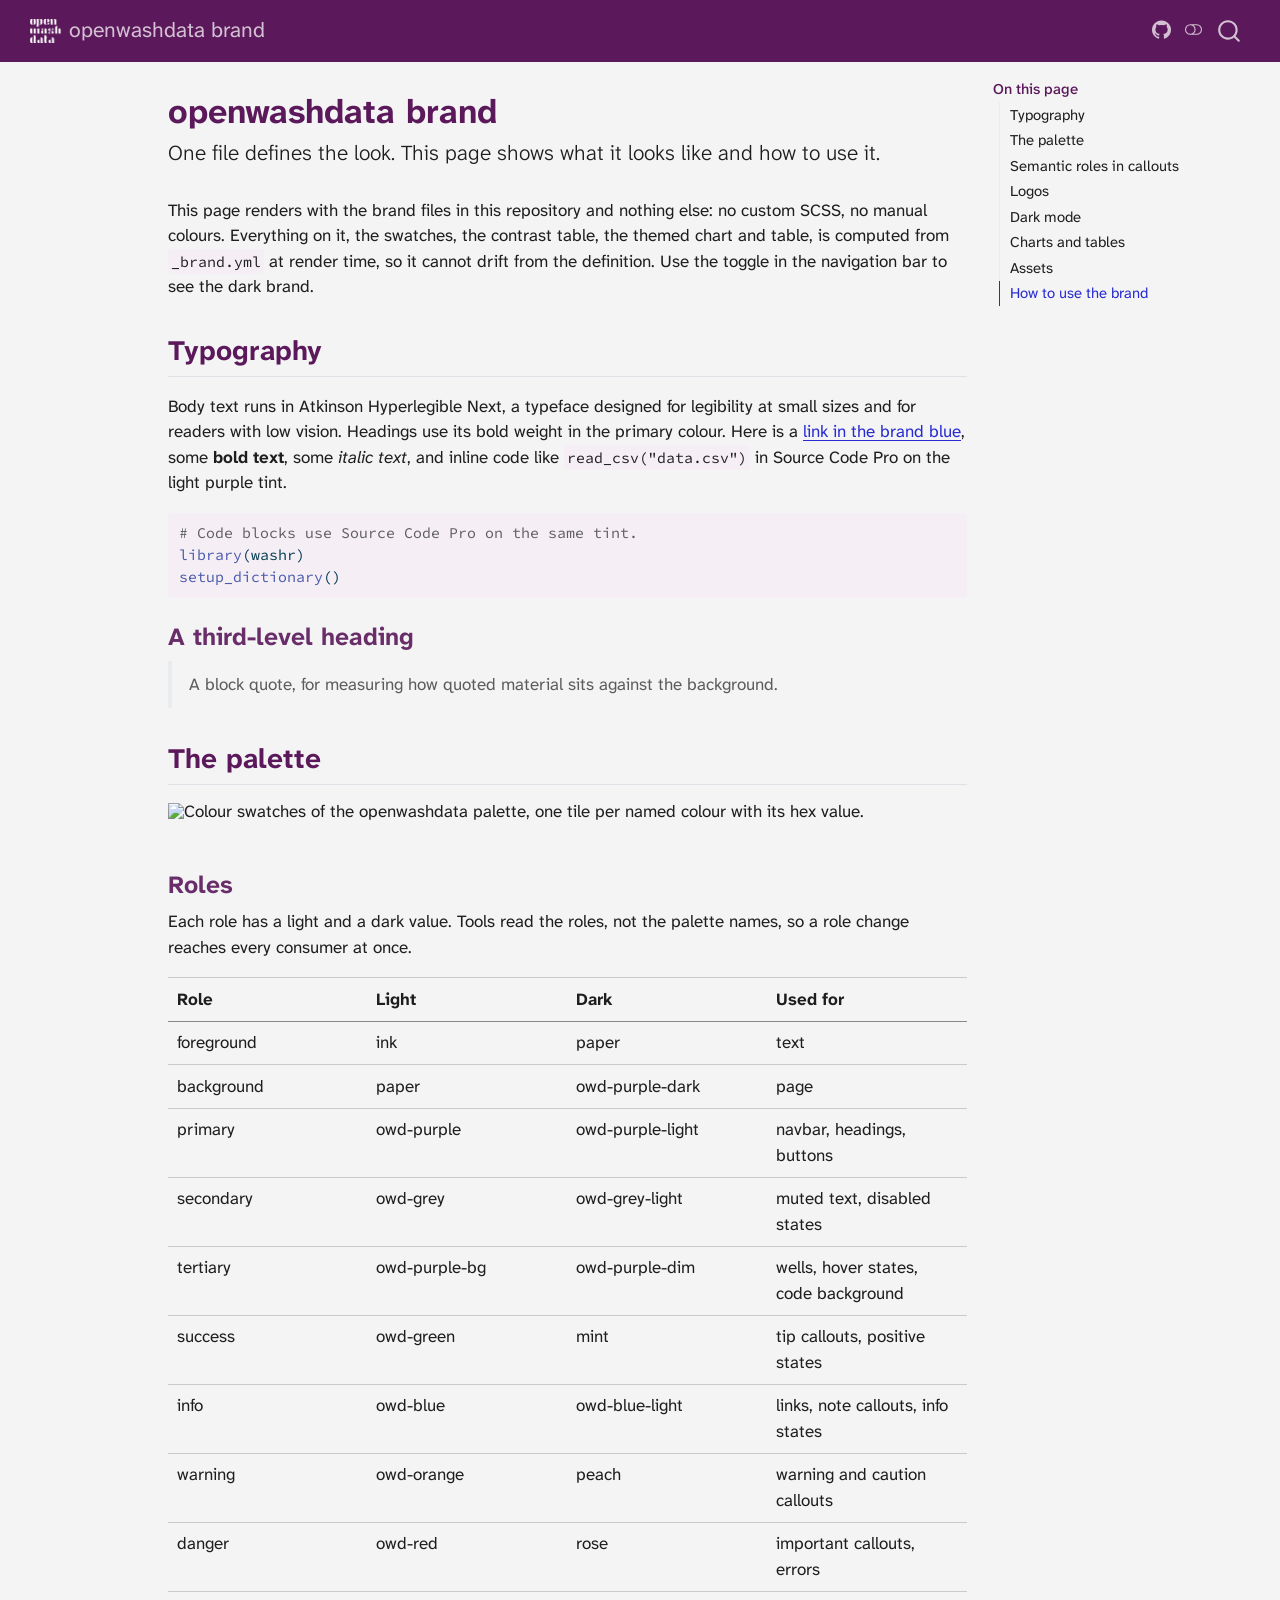
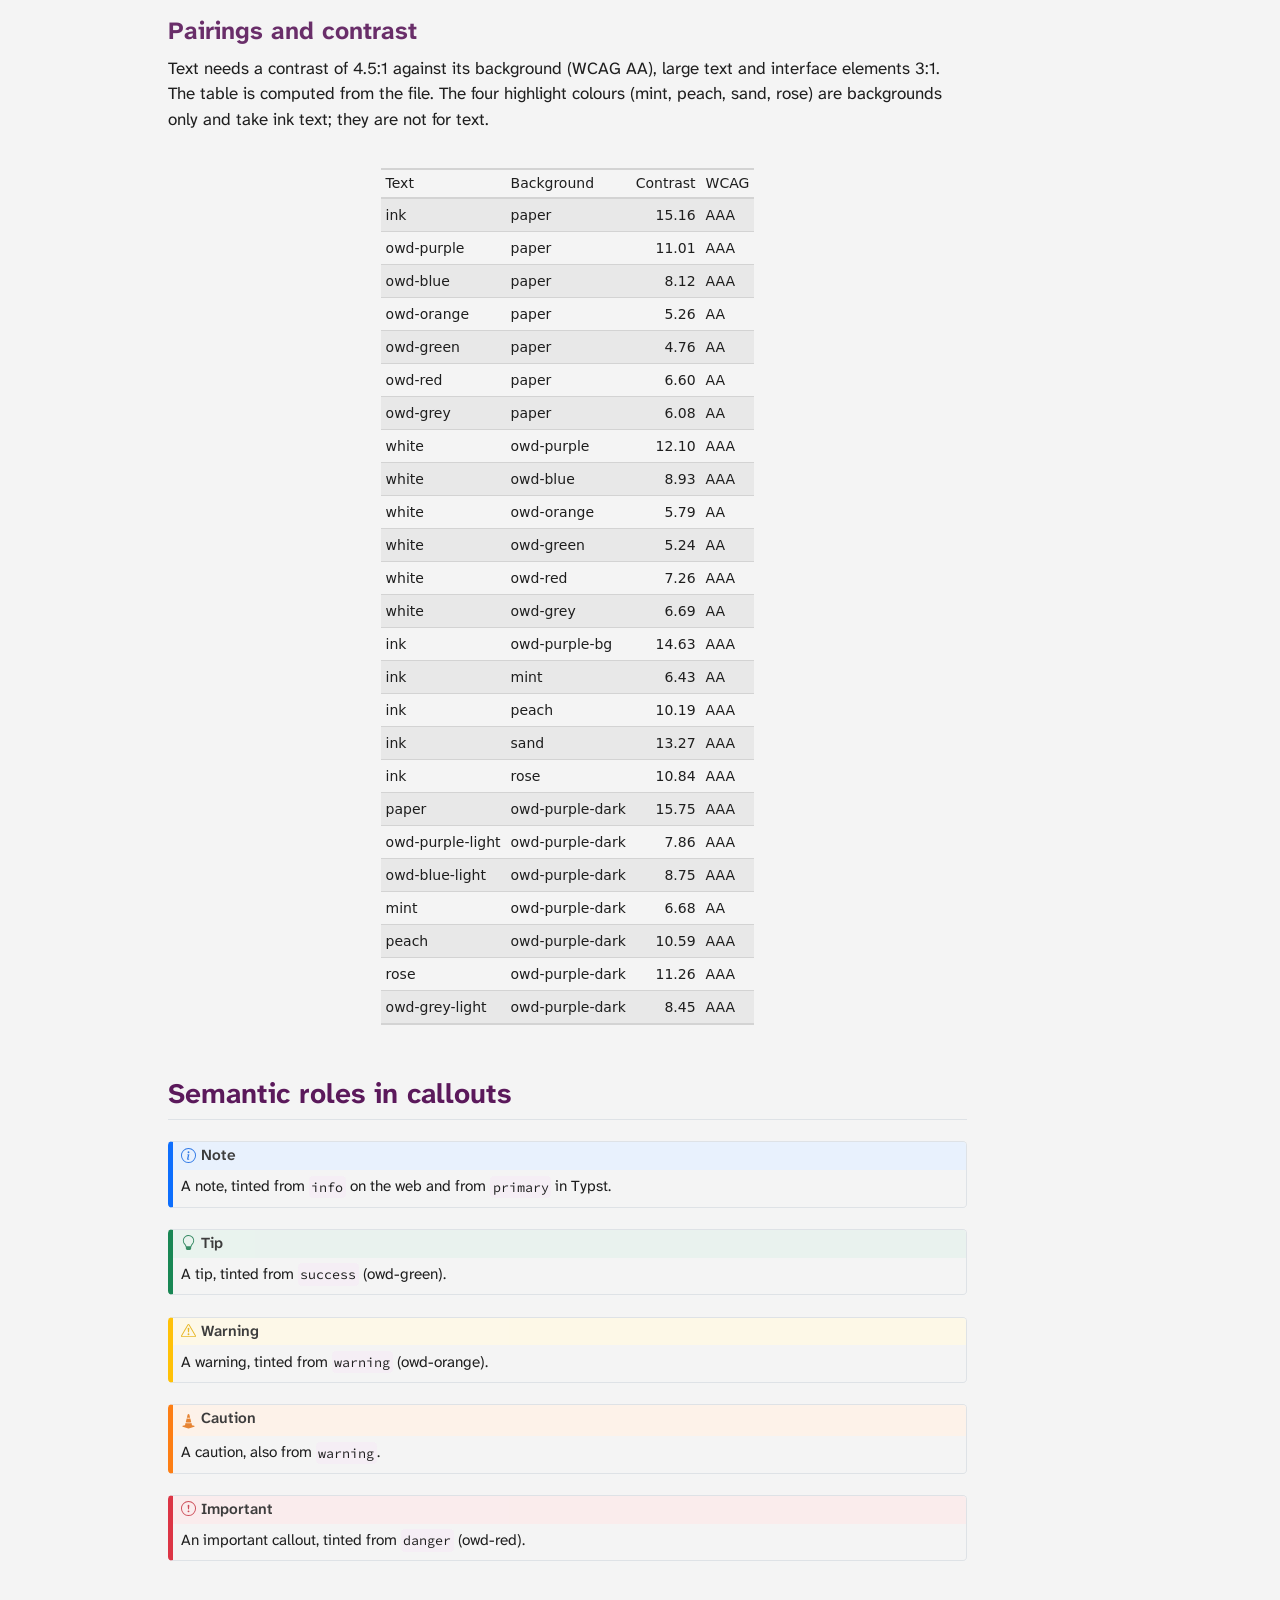
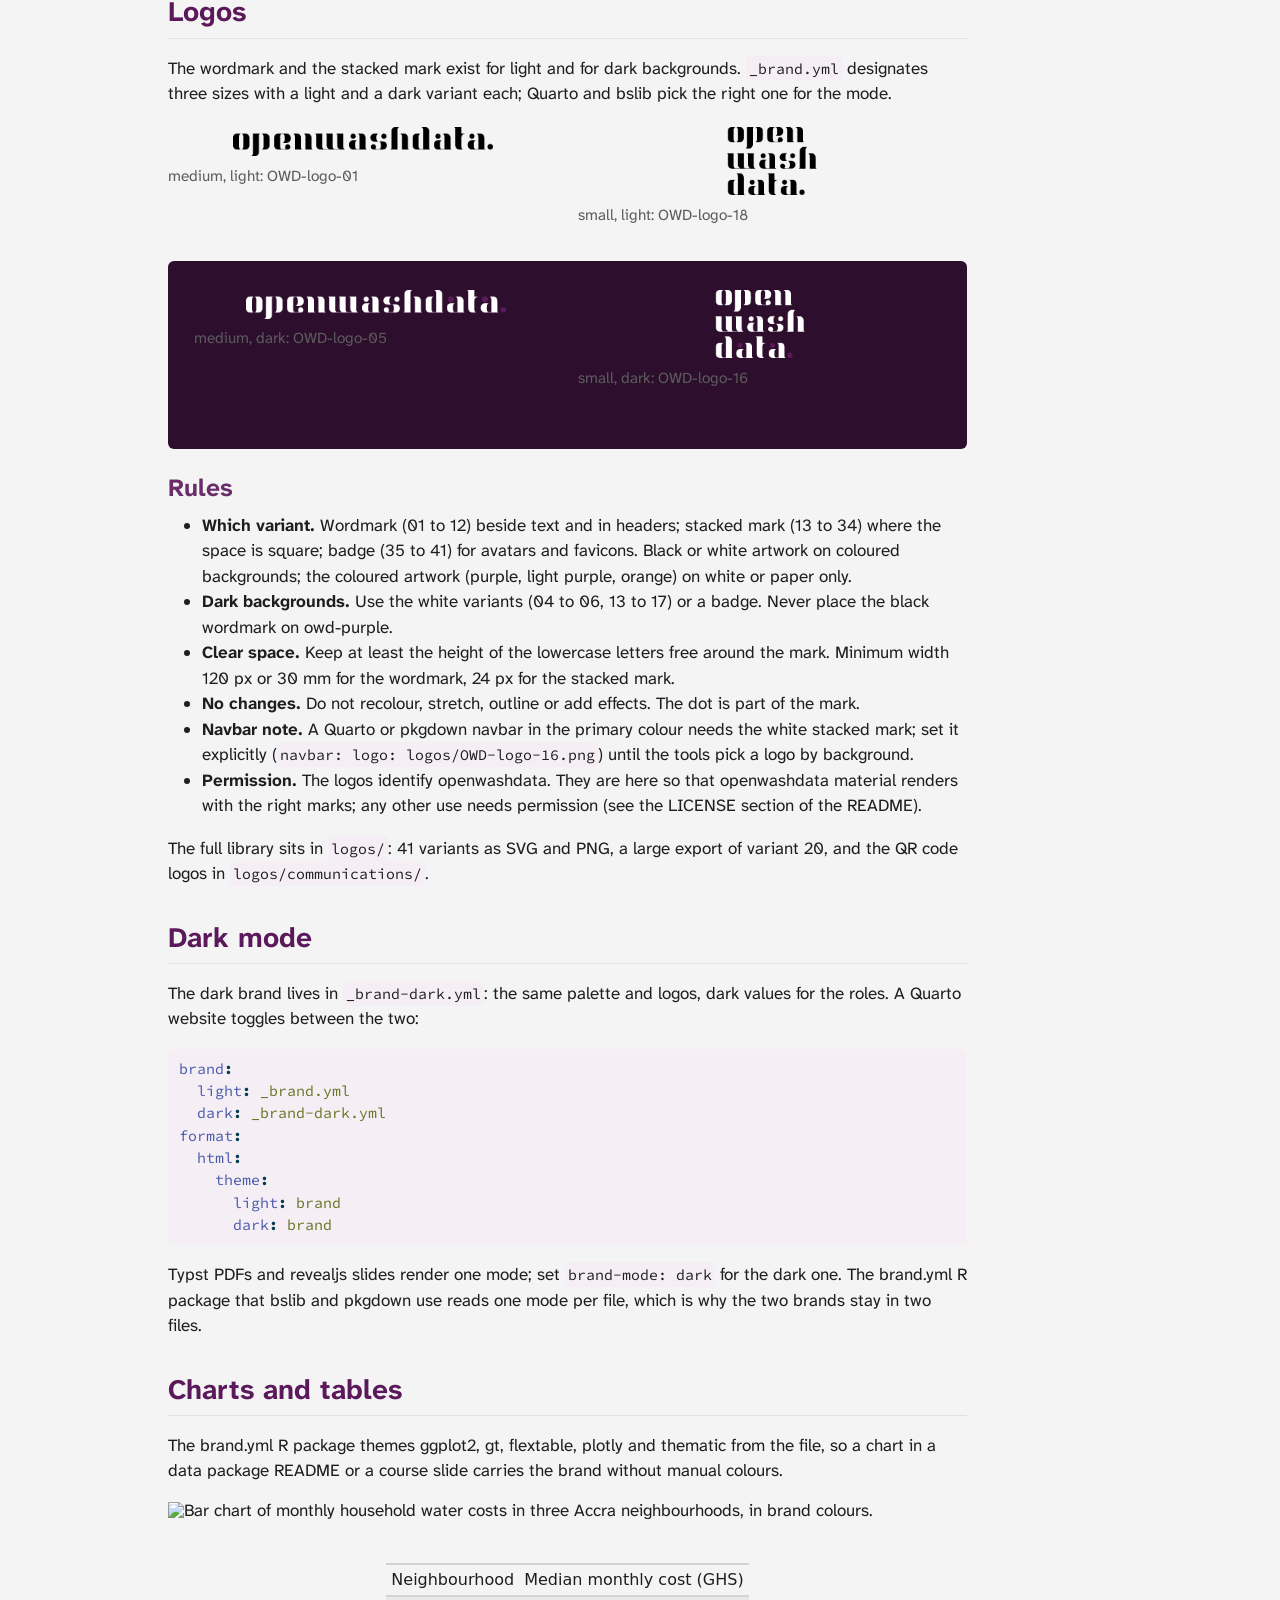
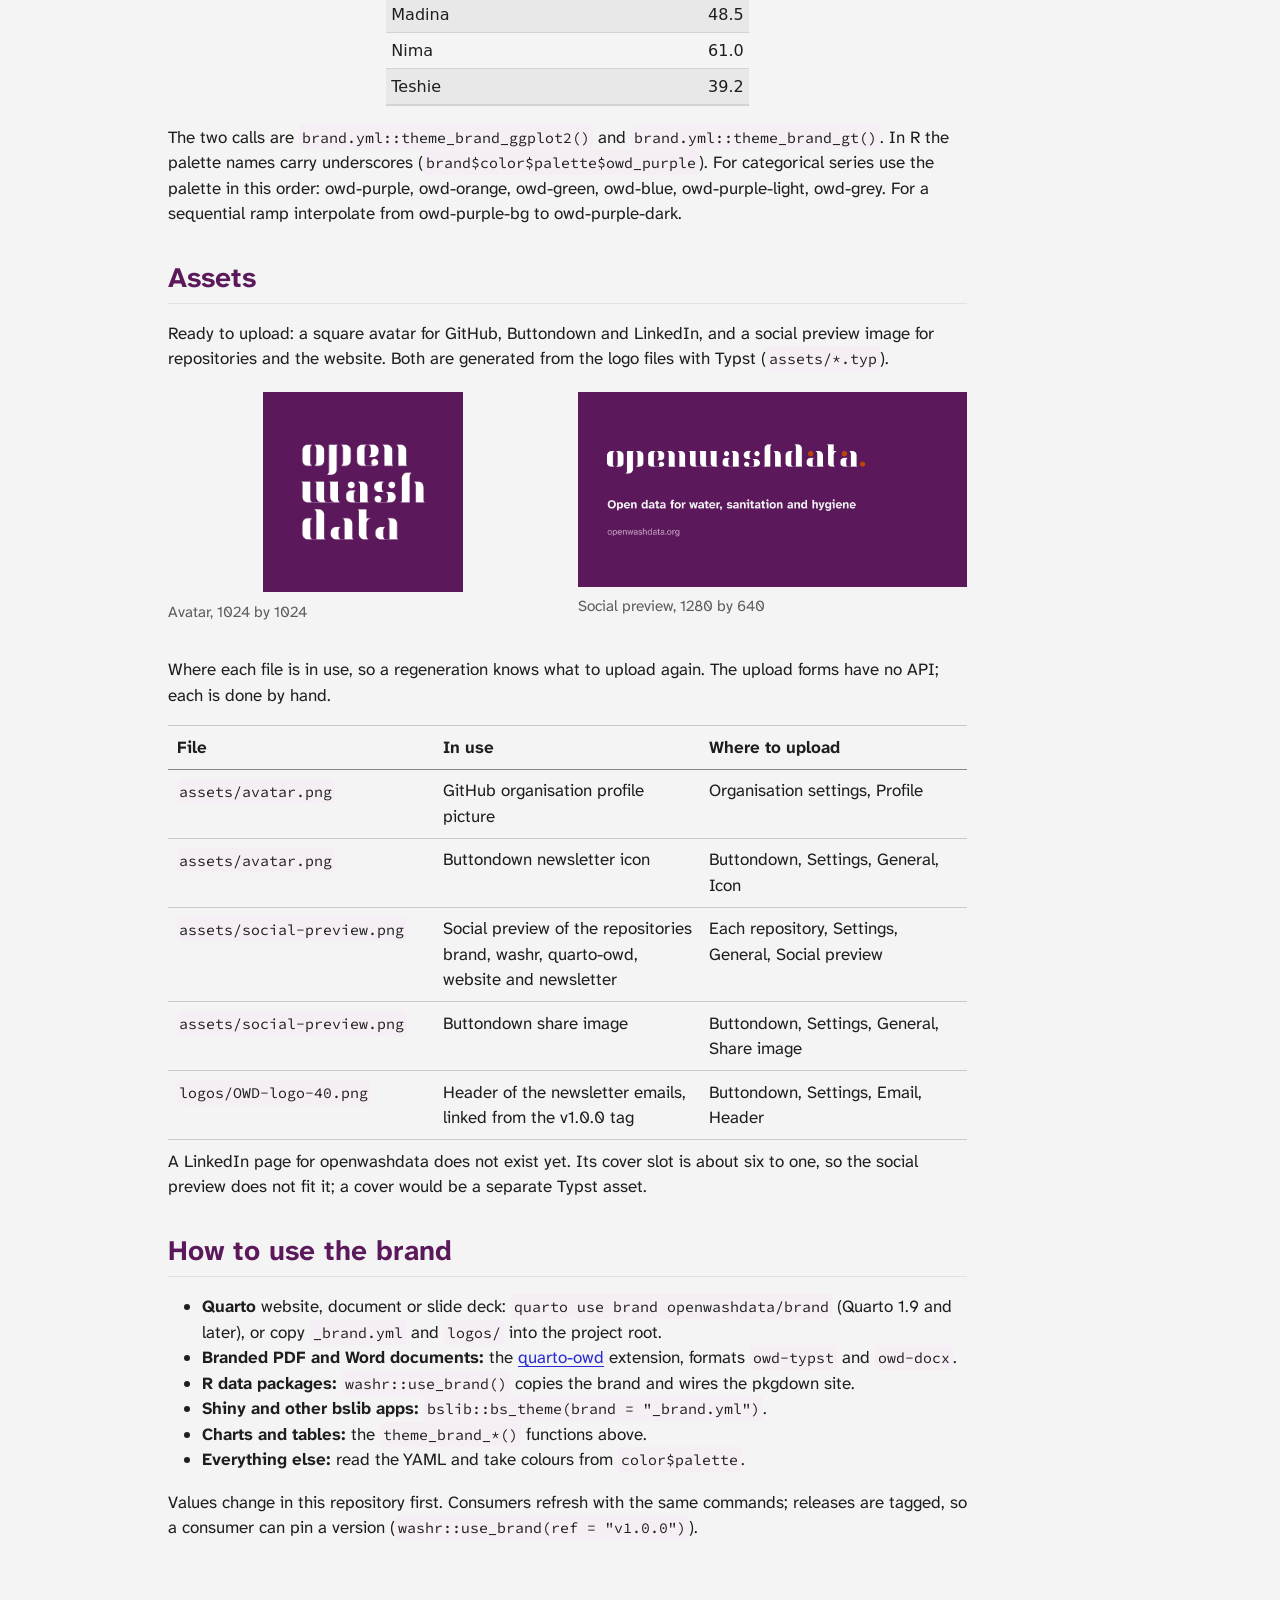
==== commit c53331cb: "docs: note where the assets are in use (#14) The Assets section of the guide lists each file, where " ====
--- a/docs/index.html
+++ b/docs/index.html
@@ -460,23 +460,23 @@
 <p>Text needs a contrast of 4.5:1 against its background (WCAG AA), large text and interface elements 3:1. The table is computed from the file. The four highlight colours (mint, peach, sand, rose) are backgrounds only and take ink text; they are not for text.</p>
 <div class="cell">
 <div class="cell-output-display">
-<div id="ibvpigckzm" style="padding-left:0px;padding-right:0px;padding-top:10px;padding-bottom:10px;overflow-x:auto;overflow-y:auto;width:auto;height:auto;">
-<style>#ibvpigckzm table {
+<div id="wvqsibflkz" style="padding-left:0px;padding-right:0px;padding-top:10px;padding-bottom:10px;overflow-x:auto;overflow-y:auto;width:auto;height:auto;">
+<style>#wvqsibflkz table {
   font-family: system-ui, 'Segoe UI', Roboto, Helvetica, Arial, sans-serif, 'Apple Color Emoji', 'Segoe UI Emoji', 'Segoe UI Symbol', 'Noto Color Emoji';
   -webkit-font-smoothing: antialiased;
   -moz-osx-font-smoothing: grayscale;
 }
 
-#ibvpigckzm thead, #ibvpigckzm tbody, #ibvpigckzm tfoot, #ibvpigckzm tr, #ibvpigckzm td, #ibvpigckzm th {
+#wvqsibflkz thead, #wvqsibflkz tbody, #wvqsibflkz tfoot, #wvqsibflkz tr, #wvqsibflkz td, #wvqsibflkz th {
   border-style: none;
 }
 
-#ibvpigckzm p {
+#wvqsibflkz p {
   margin: 0;
   padding: 0;
 }
 
-#ibvpigckzm .gt_table {
+#wvqsibflkz .gt_table {
   display: table;
   border-collapse: collapse;
   line-height: normal;
@@ -502,12 +502,12 @@
   border-left-color: #D3D3D3;
 }
 
-#ibvpigckzm .gt_caption {
+#wvqsibflkz .gt_caption {
   padding-top: 4px;
   padding-bottom: 4px;
 }
 
-#ibvpigckzm .gt_title {
+#wvqsibflkz .gt_title {
   color: #1E1E1E;
   font-size: 125%;
   font-weight: initial;
@@ -519,7 +519,7 @@
   border-bottom-width: 0;
 }
 
-#ibvpigckzm .gt_subtitle {
+#wvqsibflkz .gt_subtitle {
   color: #1E1E1E;
   font-size: 85%;
   font-weight: initial;
@@ -531,7 +531,7 @@
   border-top-width: 0;
 }
 
-#ibvpigckzm .gt_heading {
+#wvqsibflkz .gt_heading {
   background-color: #F4F4F4;
   text-align: center;
   border-bottom-color: #F4F4F4;
@@ -543,13 +543,13 @@
   border-right-color: #D3D3D3;
 }
 
-#ibvpigckzm .gt_bottom_border {
+#wvqsibflkz .gt_bottom_border {
   border-bottom-style: solid;
   border-bottom-width: 2px;
   border-bottom-color: #D3D3D3;
 }
 
-#ibvpigckzm .gt_col_headings {
+#wvqsibflkz .gt_col_headings {
   border-top-style: solid;
   border-top-width: 2px;
   border-top-color: #D3D3D3;
@@ -564,7 +564,7 @@
   border-right-color: #D3D3D3;
 }
 
-#ibvpigckzm .gt_col_heading {
+#wvqsibflkz .gt_col_heading {
   color: #1E1E1E;
   background-color: #F4F4F4;
   font-size: 100%;
@@ -584,7 +584,7 @@
   overflow-x: hidden;
 }
 
-#ibvpigckzm .gt_column_spanner_outer {
+#wvqsibflkz .gt_column_spanner_outer {
   color: #1E1E1E;
   background-color: #F4F4F4;
   font-size: 100%;
@@ -596,15 +596,15 @@
   padding-right: 4px;
 }
 
-#ibvpigckzm .gt_column_spanner_outer:first-child {
+#wvqsibflkz .gt_column_spanner_outer:first-child {
   padding-left: 0;
 }
 
-#ibvpigckzm .gt_column_spanner_outer:last-child {
+#wvqsibflkz .gt_column_spanner_outer:last-child {
   padding-right: 0;
 }
 
-#ibvpigckzm .gt_column_spanner {
+#wvqsibflkz .gt_column_spanner {
   border-bottom-style: solid;
   border-bottom-width: 2px;
   border-bottom-color: #D3D3D3;
@@ -616,11 +616,11 @@
   width: 100%;
 }
 
-#ibvpigckzm .gt_spanner_row {
+#wvqsibflkz .gt_spanner_row {
   border-bottom-style: hidden;
 }
 
-#ibvpigckzm .gt_group_heading {
+#wvqsibflkz .gt_group_heading {
   padding-top: 8px;
   padding-bottom: 8px;
   padding-left: 5px;
@@ -646,7 +646,7 @@
   text-align: left;
 }
 
-#ibvpigckzm .gt_empty_group_heading {
+#wvqsibflkz .gt_empty_group_heading {
   padding: 0.5px;
   color: #1E1E1E;
   background-color: #F4F4F4;
@@ -661,15 +661,15 @@
   vertical-align: middle;
 }
 
-#ibvpigckzm .gt_from_md > :first-child {
+#wvqsibflkz .gt_from_md > :first-child {
   margin-top: 0;
 }
 
-#ibvpigckzm .gt_from_md > :last-child {
+#wvqsibflkz .gt_from_md > :last-child {
   margin-bottom: 0;
 }
 
-#ibvpigckzm .gt_row {
+#wvqsibflkz .gt_row {
   padding-top: 8px;
   padding-bottom: 8px;
   padding-left: 5px;
@@ -688,7 +688,7 @@
   overflow-x: hidden;
 }
 
-#ibvpigckzm .gt_stub {
+#wvqsibflkz .gt_stub {
   color: #1E1E1E;
   background-color: #F4F4F4;
   font-size: 100%;
@@ -701,7 +701,7 @@
   padding-right: 5px;
 }
 
-#ibvpigckzm .gt_stub_row_group {
+#wvqsibflkz .gt_stub_row_group {
   color: #1E1E1E;
   background-color: #F4F4F4;
   font-size: 100%;
@@ -715,15 +715,15 @@
   vertical-align: top;
 }
 
-#ibvpigckzm .gt_row_group_first td {
+#wvqsibflkz .gt_row_group_first td {
   border-top-width: 2px;
 }
 
-#ibvpigckzm .gt_row_group_first th {
+#wvqsibflkz .gt_row_group_first th {
   border-top-width: 2px;
 }
 
-#ibvpigckzm .gt_summary_row {
+#wvqsibflkz .gt_summary_row {
   color: #1E1E1E;
   background-color: #F4F4F4;
   text-transform: inherit;
@@ -733,16 +733,16 @@
   padding-right: 5px;
 }
 
-#ibvpigckzm .gt_first_summary_row {
+#wvqsibflkz .gt_first_summary_row {
   border-top-style: solid;
   border-top-color: #D3D3D3;
 }
 
-#ibvpigckzm .gt_first_summary_row.thick {
+#wvqsibflkz .gt_first_summary_row.thick {
   border-top-width: 2px;
 }
 
-#ibvpigckzm .gt_last_summary_row {
+#wvqsibflkz .gt_last_summary_row {
   padding-top: 8px;
   padding-bottom: 8px;
   padding-left: 5px;
@@ -752,7 +752,7 @@
   border-bottom-color: #D3D3D3;
 }
 
-#ibvpigckzm .gt_grand_summary_row {
+#wvqsibflkz .gt_grand_summary_row {
   color: #1E1E1E;
   background-color: #F4F4F4;
   text-transform: inherit;
@@ -762,7 +762,7 @@
   padding-right: 5px;
 }
 
-#ibvpigckzm .gt_first_grand_summary_row {
+#wvqsibflkz .gt_first_grand_summary_row {
   padding-top: 8px;
   padding-bottom: 8px;
   padding-left: 5px;
@@ -772,7 +772,7 @@
   border-top-color: #D3D3D3;
 }
 
-#ibvpigckzm .gt_last_grand_summary_row_top {
+#wvqsibflkz .gt_last_grand_summary_row_top {
   padding-top: 8px;
   padding-bottom: 8px;
   padding-left: 5px;
@@ -782,11 +782,11 @@
   border-bottom-color: #D3D3D3;
 }
 
-#ibvpigckzm .gt_striped {
+#wvqsibflkz .gt_striped {
   background-color: rgba(128, 128, 128, 0.05);
 }
 
-#ibvpigckzm .gt_table_body {
+#wvqsibflkz .gt_table_body {
   border-top-style: solid;
   border-top-width: 2px;
   border-top-color: #D3D3D3;
@@ -795,7 +795,7 @@
   border-bottom-color: #D3D3D3;
 }
 
-#ibvpigckzm .gt_footnotes {
+#wvqsibflkz .gt_footnotes {
   color: #1E1E1E;
   background-color: #F4F4F4;
   border-bottom-style: none;
@@ -809,7 +809,7 @@
   border-right-color: #D3D3D3;
 }
 
-#ibvpigckzm .gt_footnote {
+#wvqsibflkz .gt_footnote {
   margin: 0px;
   font-size: 90%;
   padding-top: 4px;
@@ -818,7 +818,7 @@
   padding-right: 5px;
 }
 
-#ibvpigckzm .gt_sourcenotes {
+#wvqsibflkz .gt_sourcenotes {
   color: #1E1E1E;
   background-color: #F4F4F4;
   border-bottom-style: none;
@@ -832,7 +832,7 @@
   border-right-color: #D3D3D3;
 }
 
-#ibvpigckzm .gt_sourcenote {
+#wvqsibflkz .gt_sourcenote {
   font-size: 90%;
   padding-top: 4px;
   padding-bottom: 4px;
@@ -840,72 +840,72 @@
   padding-right: 5px;
 }
 
-#ibvpigckzm .gt_left {
+#wvqsibflkz .gt_left {
   text-align: left;
 }
 
-#ibvpigckzm .gt_center {
+#wvqsibflkz .gt_center {
   text-align: center;
 }
 
-#ibvpigckzm .gt_right {
+#wvqsibflkz .gt_right {
   text-align: right;
   font-variant-numeric: tabular-nums;
 }
 
-#ibvpigckzm .gt_font_normal {
+#wvqsibflkz .gt_font_normal {
   font-weight: normal;
 }
 
-#ibvpigckzm .gt_font_bold {
+#wvqsibflkz .gt_font_bold {
   font-weight: bold;
 }
 
-#ibvpigckzm .gt_font_italic {
+#wvqsibflkz .gt_font_italic {
   font-style: italic;
 }
 
-#ibvpigckzm .gt_super {
+#wvqsibflkz .gt_super {
   font-size: 65%;
 }
 
-#ibvpigckzm .gt_footnote_marks {
+#wvqsibflkz .gt_footnote_marks {
   font-size: 75%;
   vertical-align: 0.4em;
   position: initial;
 }
 
-#ibvpigckzm .gt_asterisk {
+#wvqsibflkz .gt_asterisk {
   font-size: 100%;
   vertical-align: 0;
 }
 
-#ibvpigckzm .gt_indent_1 {
+#wvqsibflkz .gt_indent_1 {
   text-indent: 5px;
 }
 
-#ibvpigckzm .gt_indent_2 {
+#wvqsibflkz .gt_indent_2 {
   text-indent: 10px;
 }
 
-#ibvpigckzm .gt_indent_3 {
+#wvqsibflkz .gt_indent_3 {
   text-indent: 15px;
 }
 
-#ibvpigckzm .gt_indent_4 {
+#wvqsibflkz .gt_indent_4 {
   text-indent: 20px;
 }
 
-#ibvpigckzm .gt_indent_5 {
+#wvqsibflkz .gt_indent_5 {
   text-indent: 25px;
 }
 
-#ibvpigckzm .katex-display {
+#wvqsibflkz .katex-display {
   display: inline-flex !important;
   margin-bottom: 0.75em !important;
 }
 
-#ibvpigckzm div.Reactable > div.rt-table > div.rt-thead > div.rt-tr.rt-tr-group-header > div.rt-th-group:after {
+#wvqsibflkz div.Reactable > div.rt-table > div.rt-thead > div.rt-tr.rt-tr-group-header > div.rt-th-group:after {
   height: 0px !important;
 }
 </style>
@@ -1231,23 +1231,23 @@
 </div>
 <div class="cell">
 <div class="cell-output-display">
-<div id="oewpxpibej" style="padding-left:0px;padding-right:0px;padding-top:10px;padding-bottom:10px;overflow-x:auto;overflow-y:auto;width:auto;height:auto;">
-<style>#oewpxpibej table {
+<div id="ratqdlwvdn" style="padding-left:0px;padding-right:0px;padding-top:10px;padding-bottom:10px;overflow-x:auto;overflow-y:auto;width:auto;height:auto;">
+<style>#ratqdlwvdn table {
   font-family: system-ui, 'Segoe UI', Roboto, Helvetica, Arial, sans-serif, 'Apple Color Emoji', 'Segoe UI Emoji', 'Segoe UI Symbol', 'Noto Color Emoji';
   -webkit-font-smoothing: antialiased;
   -moz-osx-font-smoothing: grayscale;
 }
 
-#oewpxpibej thead, #oewpxpibej tbody, #oewpxpibej tfoot, #oewpxpibej tr, #oewpxpibej td, #oewpxpibej th {
+#ratqdlwvdn thead, #ratqdlwvdn tbody, #ratqdlwvdn tfoot, #ratqdlwvdn tr, #ratqdlwvdn td, #ratqdlwvdn th {
   border-style: none;
 }
 
-#oewpxpibej p {
+#ratqdlwvdn p {
   margin: 0;
   padding: 0;
 }
 
-#oewpxpibej .gt_table {
+#ratqdlwvdn .gt_table {
   display: table;
   border-collapse: collapse;
   line-height: normal;
@@ -1273,12 +1273,12 @@
   border-left-color: #D3D3D3;
 }
 
-#oewpxpibej .gt_caption {
+#ratqdlwvdn .gt_caption {
   padding-top: 4px;
   padding-bottom: 4px;
 }
 
-#oewpxpibej .gt_title {
+#ratqdlwvdn .gt_title {
   color: #1E1E1E;
   font-size: 125%;
   font-weight: initial;
@@ -1290,7 +1290,7 @@
   border-bottom-width: 0;
 }
 
-#oewpxpibej .gt_subtitle {
+#ratqdlwvdn .gt_subtitle {
   color: #1E1E1E;
   font-size: 85%;
   font-weight: initial;
@@ -1302,7 +1302,7 @@
   border-top-width: 0;
 }
 
-#oewpxpibej .gt_heading {
+#ratqdlwvdn .gt_heading {
   background-color: #F4F4F4;
   text-align: center;
   border-bottom-color: #F4F4F4;
@@ -1314,13 +1314,13 @@
   border-right-color: #D3D3D3;
 }
 
-#oewpxpibej .gt_bottom_border {
+#ratqdlwvdn .gt_bottom_border {
   border-bottom-style: solid;
   border-bottom-width: 2px;
   border-bottom-color: #D3D3D3;
 }
 
-#oewpxpibej .gt_col_headings {
+#ratqdlwvdn .gt_col_headings {
   border-top-style: solid;
   border-top-width: 2px;
   border-top-color: #D3D3D3;
@@ -1335,7 +1335,7 @@
   border-right-color: #D3D3D3;
 }
 
-#oewpxpibej .gt_col_heading {
+#ratqdlwvdn .gt_col_heading {
   color: #1E1E1E;
   background-color: #F4F4F4;
   font-size: 100%;
@@ -1355,7 +1355,7 @@
   overflow-x: hidden;
 }
 
-#oewpxpibej .gt_column_spanner_outer {
+#ratqdlwvdn .gt_column_spanner_outer {
   color: #1E1E1E;
   background-color: #F4F4F4;
   font-size: 100%;
@@ -1367,15 +1367,15 @@
   padding-right: 4px;
 }
 
-#oewpxpibej .gt_column_spanner_outer:first-child {
+#ratqdlwvdn .gt_column_spanner_outer:first-child {
   padding-left: 0;
 }
 
-#oewpxpibej .gt_column_spanner_outer:last-child {
+#ratqdlwvdn .gt_column_spanner_outer:last-child {
   padding-right: 0;
 }
 
-#oewpxpibej .gt_column_spanner {
+#ratqdlwvdn .gt_column_spanner {
   border-bottom-style: solid;
   border-bottom-width: 2px;
   border-bottom-color: #D3D3D3;
@@ -1387,11 +1387,11 @@
   width: 100%;
 }
 
-#oewpxpibej .gt_spanner_row {
+#ratqdlwvdn .gt_spanner_row {
   border-bottom-style: hidden;
 }
 
-#oewpxpibej .gt_group_heading {
+#ratqdlwvdn .gt_group_heading {
   padding-top: 8px;
   padding-bottom: 8px;
   padding-left: 5px;
@@ -1417,7 +1417,7 @@
   text-align: left;
 }
 
-#oewpxpibej .gt_empty_group_heading {
+#ratqdlwvdn .gt_empty_group_heading {
   padding: 0.5px;
   color: #1E1E1E;
   background-color: #F4F4F4;
@@ -1432,15 +1432,15 @@
   vertical-align: middle;
 }
 
-#oewpxpibej .gt_from_md > :first-child {
+#ratqdlwvdn .gt_from_md > :first-child {
   margin-top: 0;
 }
 
-#oewpxpibej .gt_from_md > :last-child {
+#ratqdlwvdn .gt_from_md > :last-child {
   margin-bottom: 0;
 }
 
-#oewpxpibej .gt_row {
+#ratqdlwvdn .gt_row {
   padding-top: 8px;
   padding-bottom: 8px;
   padding-left: 5px;
@@ -1459,7 +1459,7 @@
   overflow-x: hidden;
 }
 
-#oewpxpibej .gt_stub {
+#ratqdlwvdn .gt_stub {
   color: #1E1E1E;
   background-color: #F4F4F4;
   font-size: 100%;
@@ -1472,7 +1472,7 @@
   padding-right: 5px;
 }
 
-#oewpxpibej .gt_stub_row_group {
+#ratqdlwvdn .gt_stub_row_group {
   color: #1E1E1E;
   background-color: #F4F4F4;
   font-size: 100%;
@@ -1486,15 +1486,15 @@
   vertical-align: top;
 }
 
-#oewpxpibej .gt_row_group_first td {
+#ratqdlwvdn .gt_row_group_first td {
   border-top-width: 2px;
 }
 
-#oewpxpibej .gt_row_group_first th {
+#ratqdlwvdn .gt_row_group_first th {
   border-top-width: 2px;
 }
 
-#oewpxpibej .gt_summary_row {
+#ratqdlwvdn .gt_summary_row {
   color: #1E1E1E;
   background-color: #F4F4F4;
   text-transform: inherit;
@@ -1504,16 +1504,16 @@
   padding-right: 5px;
 }
 
-#oewpxpibej .gt_first_summary_row {
+#ratqdlwvdn .gt_first_summary_row {
   border-top-style: solid;
   border-top-color: #D3D3D3;
 }
 
-#oewpxpibej .gt_first_summary_row.thick {
+#ratqdlwvdn .gt_first_summary_row.thick {
   border-top-width: 2px;
 }
 
-#oewpxpibej .gt_last_summary_row {
+#ratqdlwvdn .gt_last_summary_row {
   padding-top: 8px;
   padding-bottom: 8px;
   padding-left: 5px;
@@ -1523,7 +1523,7 @@
   border-bottom-color: #D3D3D3;
 }
 
-#oewpxpibej .gt_grand_summary_row {
+#ratqdlwvdn .gt_grand_summary_row {
   color: #1E1E1E;
   background-color: #F4F4F4;
   text-transform: inherit;
@@ -1533,7 +1533,7 @@
   padding-right: 5px;
 }
 
-#oewpxpibej .gt_first_grand_summary_row {
+#ratqdlwvdn .gt_first_grand_summary_row {
   padding-top: 8px;
   padding-bottom: 8px;
   padding-left: 5px;
@@ -1543,7 +1543,7 @@
   border-top-color: #D3D3D3;
 }
 
-#oewpxpibej .gt_last_grand_summary_row_top {
+#ratqdlwvdn .gt_last_grand_summary_row_top {
   padding-top: 8px;
   padding-bottom: 8px;
   padding-left: 5px;
@@ -1553,11 +1553,11 @@
   border-bottom-color: #D3D3D3;
 }
 
-#oewpxpibej .gt_striped {
+#ratqdlwvdn .gt_striped {
   background-color: rgba(128, 128, 128, 0.05);
 }
 
-#oewpxpibej .gt_table_body {
+#ratqdlwvdn .gt_table_body {
   border-top-style: solid;
   border-top-width: 2px;
   border-top-color: #D3D3D3;
@@ -1566,7 +1566,7 @@
   border-bottom-color: #D3D3D3;
 }
 
-#oewpxpibej .gt_footnotes {
+#ratqdlwvdn .gt_footnotes {
   color: #1E1E1E;
   background-color: #F4F4F4;
   border-bottom-style: none;
@@ -1580,7 +1580,7 @@
   border-right-color: #D3D3D3;
 }
 
-#oewpxpibej .gt_footnote {
+#ratqdlwvdn .gt_footnote {
   margin: 0px;
   font-size: 90%;
   padding-top: 4px;
@@ -1589,7 +1589,7 @@
   padding-right: 5px;
 }
 
-#oewpxpibej .gt_sourcenotes {
+#ratqdlwvdn .gt_sourcenotes {
   color: #1E1E1E;
   background-color: #F4F4F4;
   border-bottom-style: none;
@@ -1603,7 +1603,7 @@
   border-right-color: #D3D3D3;
 }
 
-#oewpxpibej .gt_sourcenote {
+#ratqdlwvdn .gt_sourcenote {
   font-size: 90%;
   padding-top: 4px;
   padding-bottom: 4px;
@@ -1611,72 +1611,72 @@
   padding-right: 5px;
 }
 
-#oewpxpibej .gt_left {
+#ratqdlwvdn .gt_left {
   text-align: left;
 }
 
-#oewpxpibej .gt_center {
+#ratqdlwvdn .gt_center {
   text-align: center;
 }
 
-#oewpxpibej .gt_right {
+#ratqdlwvdn .gt_right {
   text-align: right;
   font-variant-numeric: tabular-nums;
 }
 
-#oewpxpibej .gt_font_normal {
+#ratqdlwvdn .gt_font_normal {
   font-weight: normal;
 }
 
-#oewpxpibej .gt_font_bold {
+#ratqdlwvdn .gt_font_bold {
   font-weight: bold;
 }
 
-#oewpxpibej .gt_font_italic {
+#ratqdlwvdn .gt_font_italic {
   font-style: italic;
 }
 
-#oewpxpibej .gt_super {
+#ratqdlwvdn .gt_super {
   font-size: 65%;
 }
 
-#oewpxpibej .gt_footnote_marks {
+#ratqdlwvdn .gt_footnote_marks {
   font-size: 75%;
   vertical-align: 0.4em;
   position: initial;
 }
 
-#oewpxpibej .gt_asterisk {
+#ratqdlwvdn .gt_asterisk {
   font-size: 100%;
   vertical-align: 0;
 }
 
-#oewpxpibej .gt_indent_1 {
+#ratqdlwvdn .gt_indent_1 {
   text-indent: 5px;
 }
 
-#oewpxpibej .gt_indent_2 {
+#ratqdlwvdn .gt_indent_2 {
   text-indent: 10px;
 }
 
-#oewpxpibej .gt_indent_3 {
+#ratqdlwvdn .gt_indent_3 {
   text-indent: 15px;
 }
 
-#oewpxpibej .gt_indent_4 {
+#ratqdlwvdn .gt_indent_4 {
   text-indent: 20px;
 }
 
-#oewpxpibej .gt_indent_5 {
+#ratqdlwvdn .gt_indent_5 {
   text-indent: 25px;
 }
 
-#oewpxpibej .katex-display {
+#ratqdlwvdn .katex-display {
   display: inline-flex !important;
   margin-bottom: 0.75em !important;
 }
 
-#oewpxpibej div.Reactable > div.rt-table > div.rt-thead > div.rt-tr.rt-tr-group-header > div.rt-th-group:after {
+#ratqdlwvdn div.Reactable > div.rt-table > div.rt-thead > div.rt-tr.rt-tr-group-header > div.rt-th-group:after {
   height: 0px !important;
 }
 </style>
@@ -1732,6 +1732,49 @@
 </div>
 </div>
 </div>
+<p>Where each file is in use, so a regeneration knows what to upload again. The upload forms have no API; each is done by hand.</p>
+<table class="caption-top table">
+<colgroup>
+<col style="width: 33%">
+<col style="width: 33%">
+<col style="width: 33%">
+</colgroup>
+<thead>
+<tr class="header">
+<th>File</th>
+<th>In use</th>
+<th>Where to upload</th>
+</tr>
+</thead>
+<tbody>
+<tr class="odd">
+<td><code>assets/avatar.png</code></td>
+<td>GitHub organisation profile picture</td>
+<td>Organisation settings, Profile</td>
+</tr>
+<tr class="even">
+<td><code>assets/avatar.png</code></td>
+<td>Buttondown newsletter icon</td>
+<td>Buttondown, Settings, General, Icon</td>
+</tr>
+<tr class="odd">
+<td><code>assets/social-preview.png</code></td>
+<td>Social preview of the repositories brand, washr, quarto-owd, website and newsletter</td>
+<td>Each repository, Settings, General, Social preview</td>
+</tr>
+<tr class="even">
+<td><code>assets/social-preview.png</code></td>
+<td>Buttondown share image</td>
+<td>Buttondown, Settings, General, Share image</td>
+</tr>
+<tr class="odd">
+<td><code>logos/OWD-logo-40.png</code></td>
+<td>Header of the newsletter emails, linked from the v1.0.0 tag</td>
+<td>Buttondown, Settings, Email, Header</td>
+</tr>
+</tbody>
+</table>
+<p>A LinkedIn page for openwashdata does not exist yet. Its cover slot is about six to one, so the social preview does not fit it; a cover would be a separate Typst asset.</p>
 </section>
 <section id="how-to-use-the-brand" class="level2">
 <h2 class="anchored" data-anchor-id="how-to-use-the-brand">How to use the brand</h2>
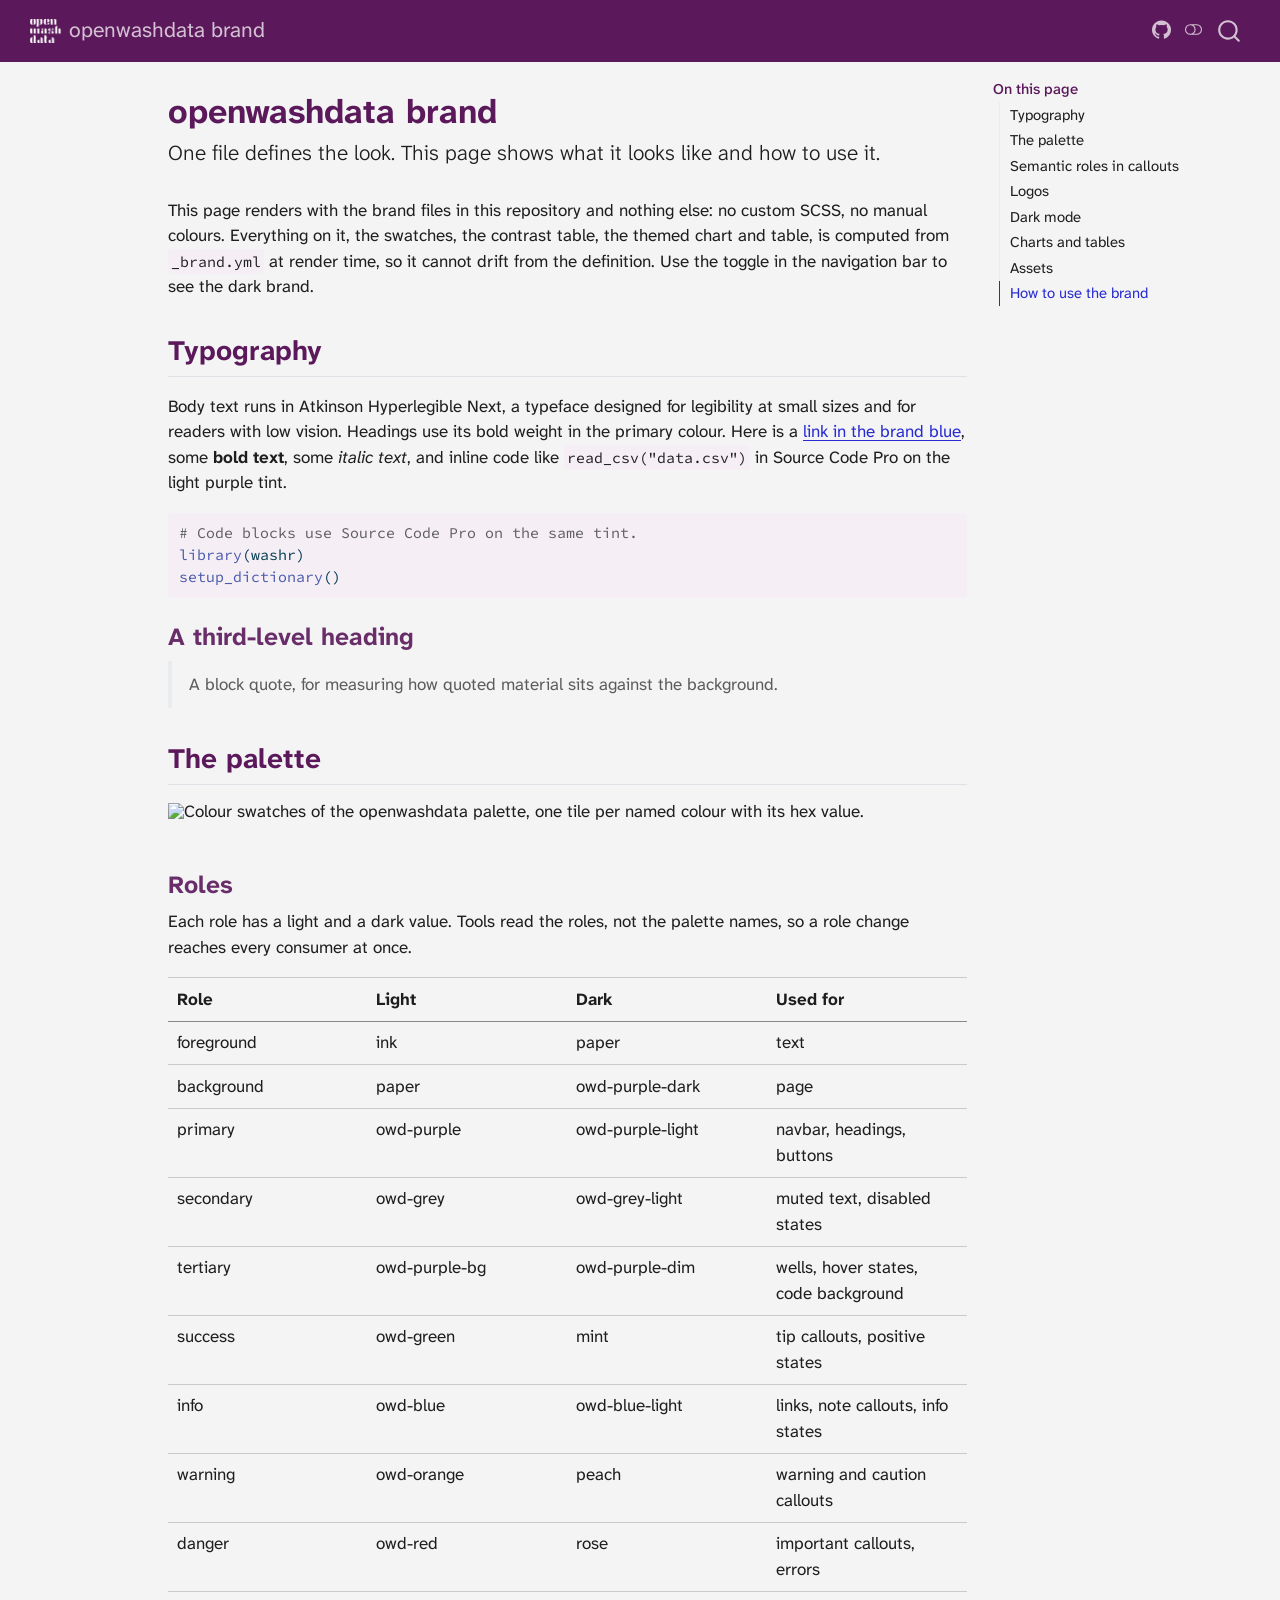
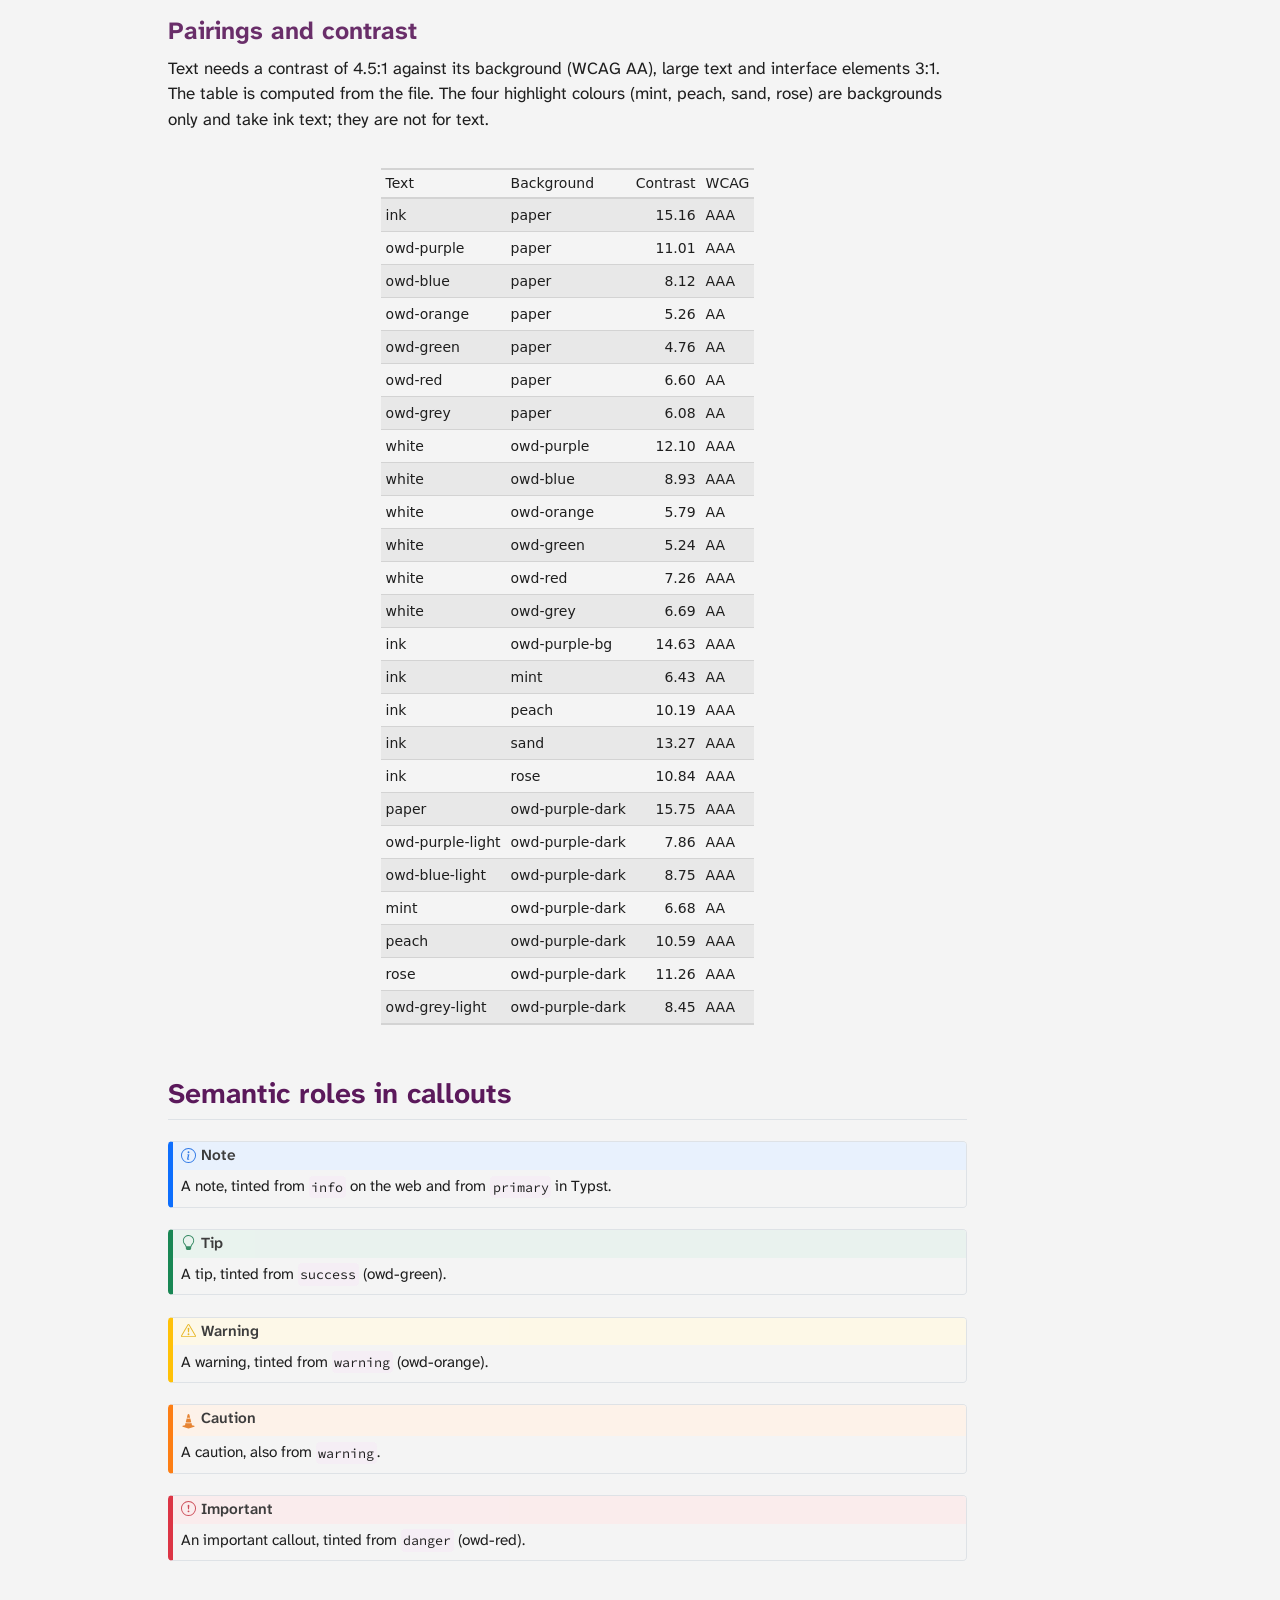
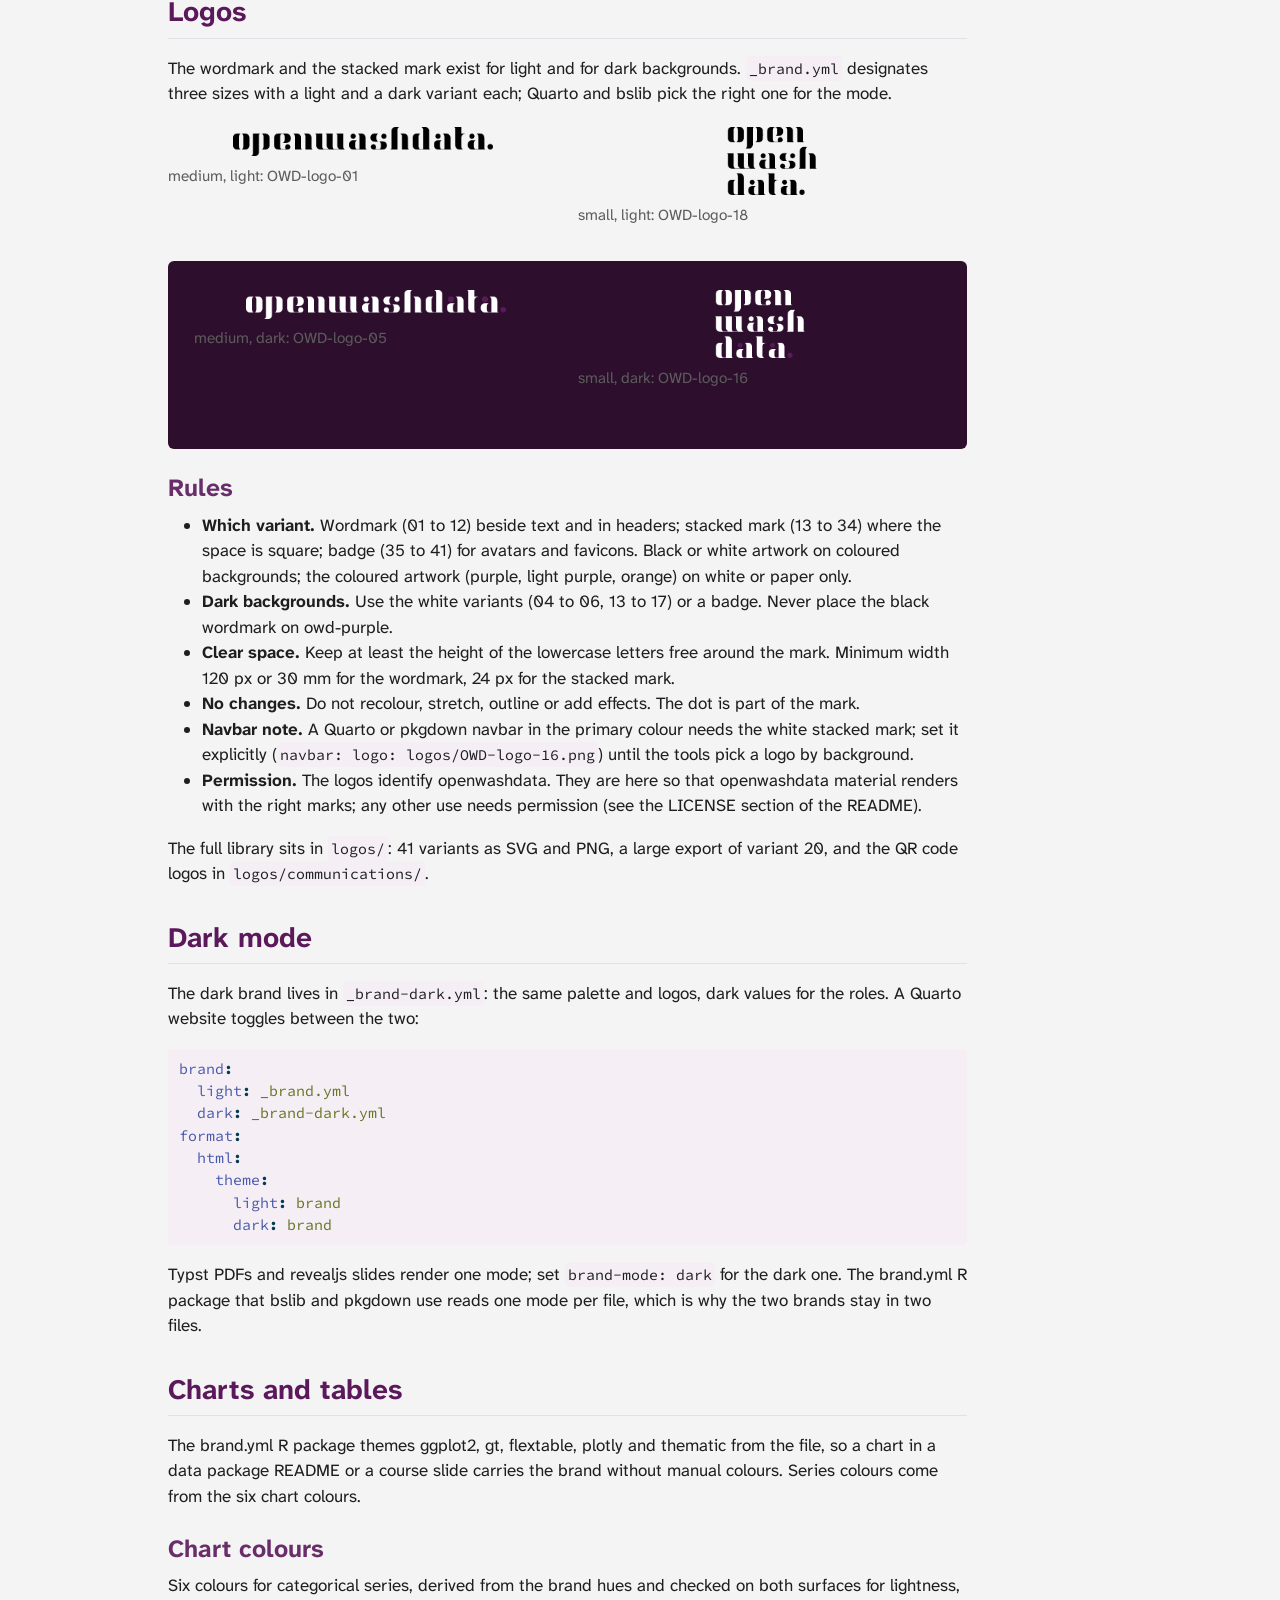
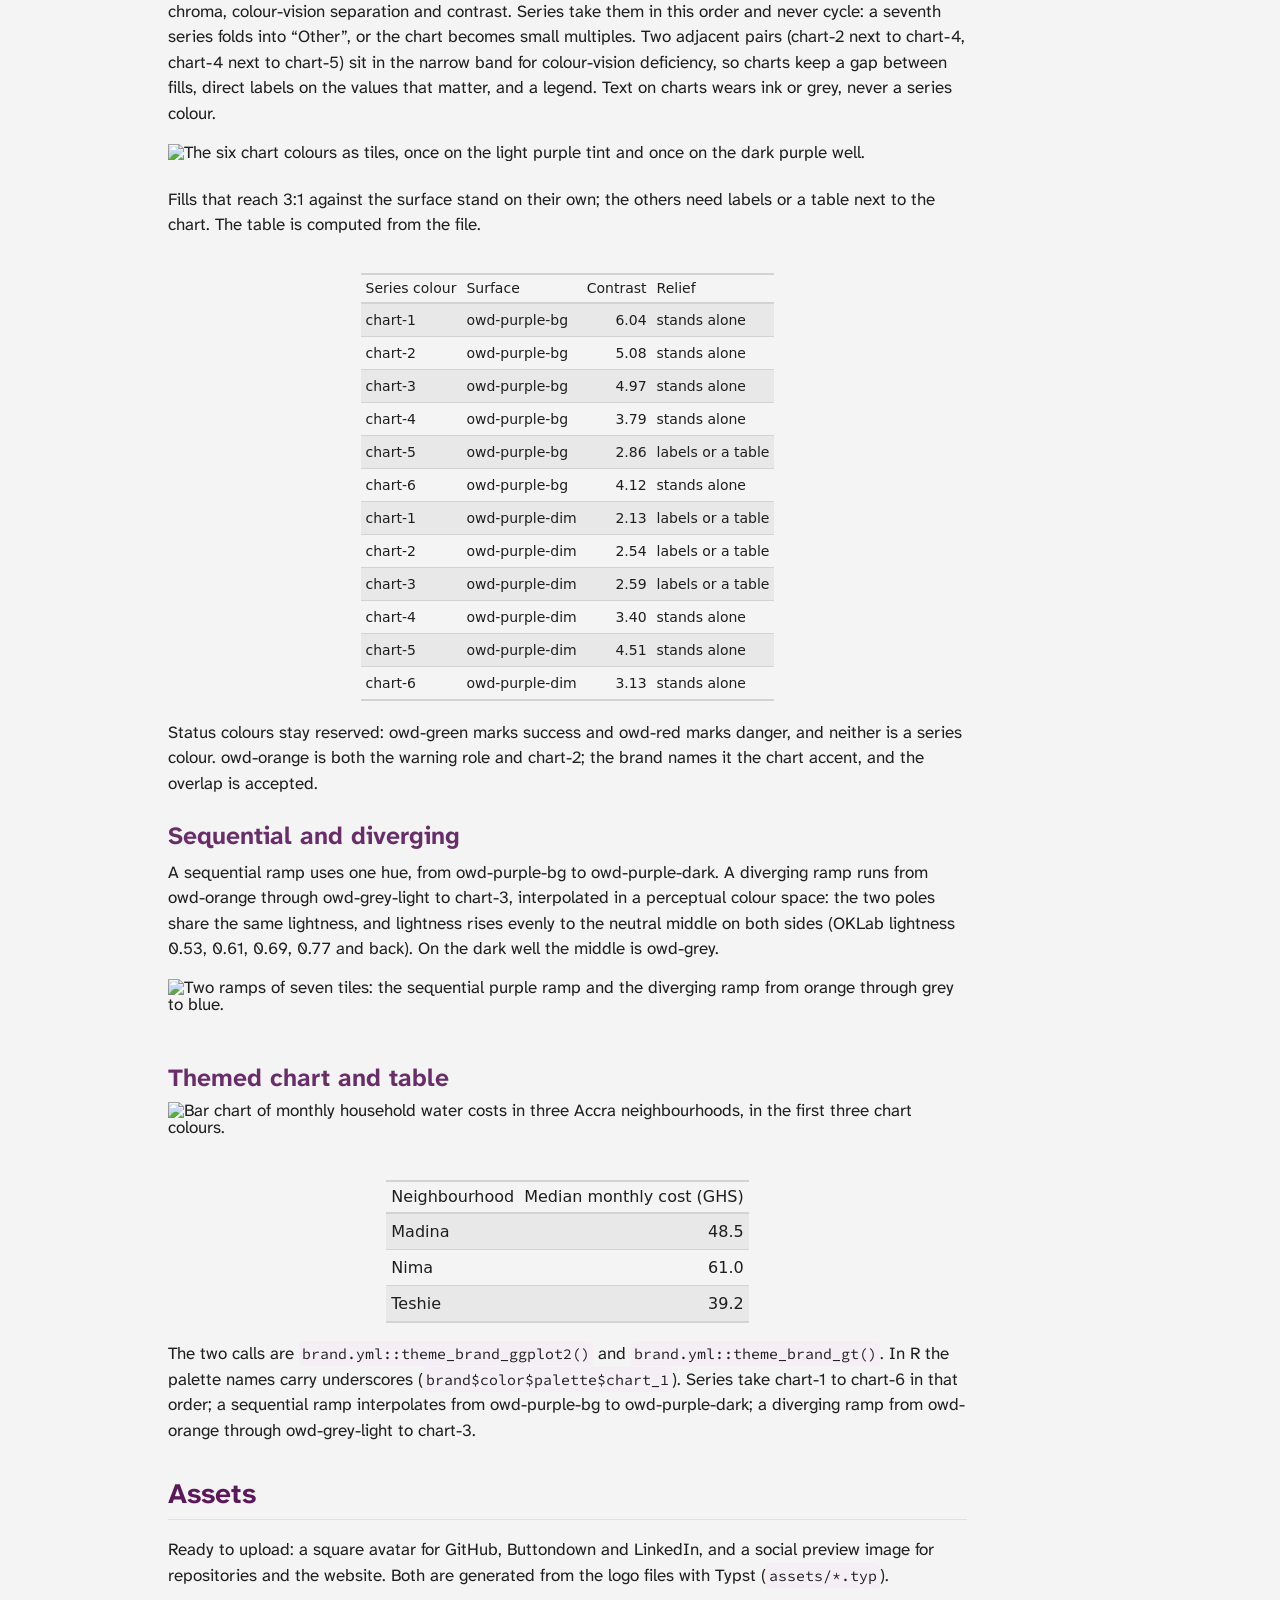
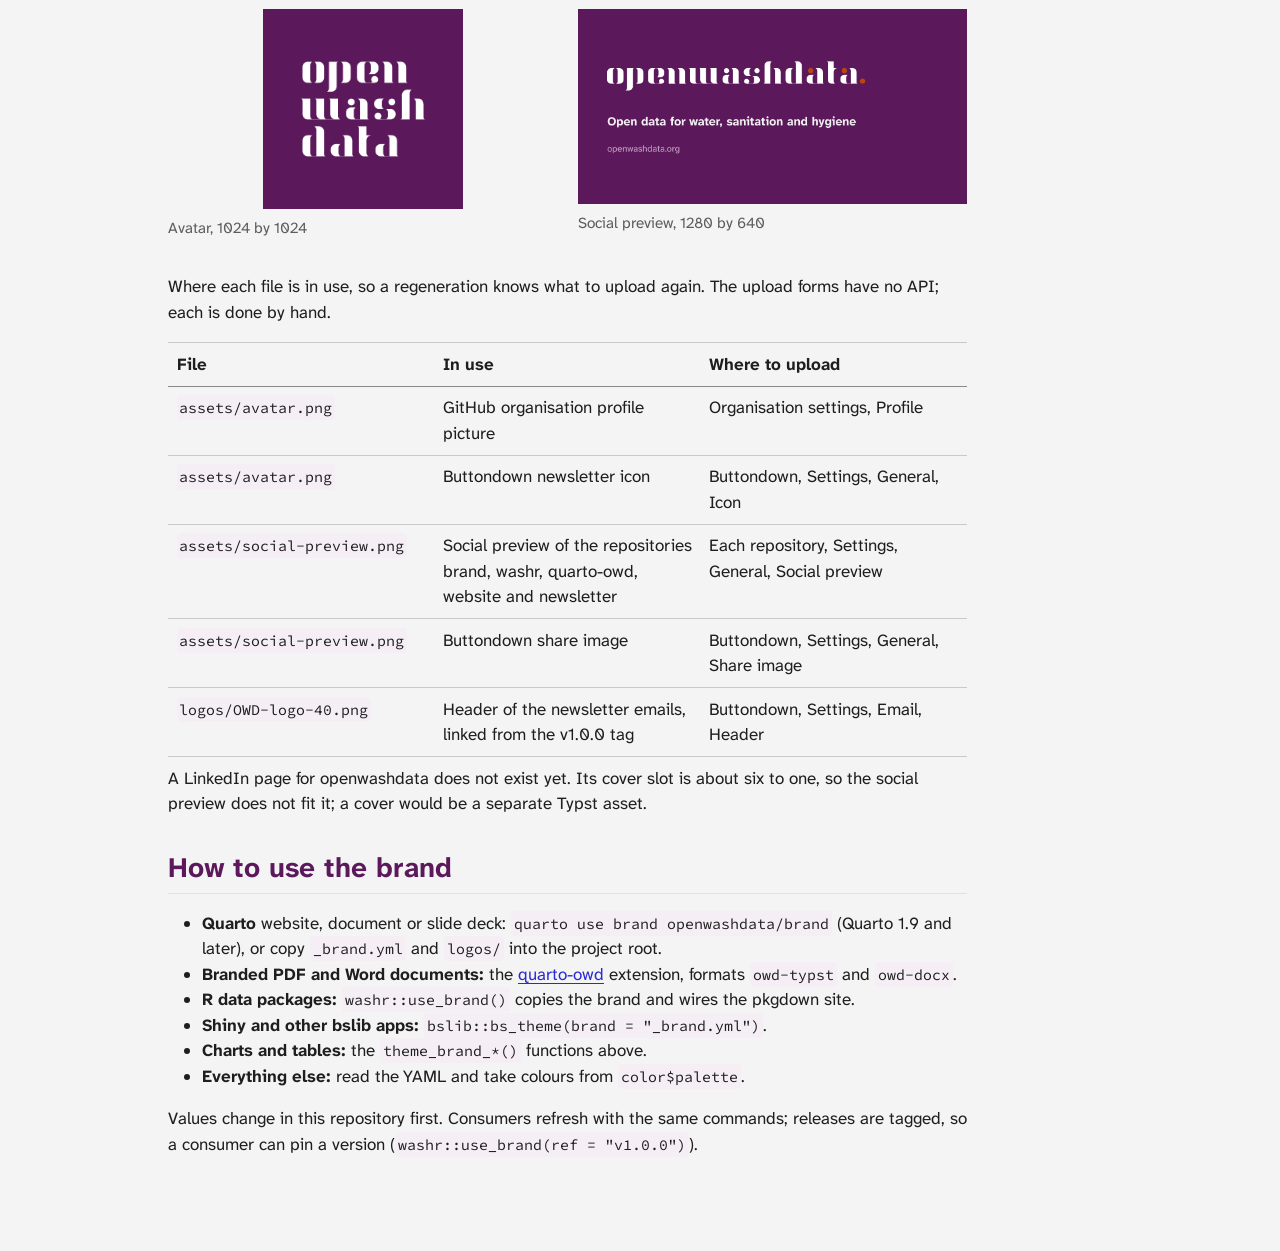
==== commit cc2b93c5: "feat: six chart colours and the chart rules in the guide (#17) chart-1 to chart-6 in both brand file" ====
--- a/docs/index.html
+++ b/docs/index.html
@@ -80,9 +80,9 @@
 <link href="site_libs/quarto-html/quarto-syntax-highlighting-394ead12451981d31e5928c23125edf0.css" rel="stylesheet" class="quarto-color-scheme-extra" id="quarto-text-highlighting-styles">
 <script src="site_libs/bootstrap/bootstrap.min.js"></script>
 <link href="site_libs/bootstrap/bootstrap-icons.css" rel="stylesheet">
-<link href="site_libs/bootstrap/bootstrap-7f963e80ce3d0ea025233d1f4114418e.min.css" rel="stylesheet" append-hash="true" class="quarto-color-scheme" id="quarto-bootstrap" data-mode="light">
-<link href="site_libs/bootstrap/bootstrap-dark-93a6fb592f5277370ba0e7a9d670c27c.min.css" rel="stylesheet" append-hash="true" class="quarto-color-scheme quarto-color-alternate" id="quarto-bootstrap" data-mode="dark">
-<link href="site_libs/bootstrap/bootstrap-7f963e80ce3d0ea025233d1f4114418e.min.css" rel="stylesheet" append-hash="true" class="quarto-color-scheme-extra" id="quarto-bootstrap" data-mode="light">
+<link href="site_libs/bootstrap/bootstrap-fa07531bee21f7b086343110c5602508.min.css" rel="stylesheet" append-hash="true" class="quarto-color-scheme" id="quarto-bootstrap" data-mode="light">
+<link href="site_libs/bootstrap/bootstrap-dark-b244c6252cf569ee09c3d0e749187fe2.min.css" rel="stylesheet" append-hash="true" class="quarto-color-scheme quarto-color-alternate" id="quarto-bootstrap" data-mode="dark">
+<link href="site_libs/bootstrap/bootstrap-fa07531bee21f7b086343110c5602508.min.css" rel="stylesheet" append-hash="true" class="quarto-color-scheme-extra" id="quarto-bootstrap" data-mode="light">
 <script id="quarto-search-options" type="application/json">{
   "location": "navbar",
   "copy-button": false,
@@ -460,23 +460,23 @@
 <p>Text needs a contrast of 4.5:1 against its background (WCAG AA), large text and interface elements 3:1. The table is computed from the file. The four highlight colours (mint, peach, sand, rose) are backgrounds only and take ink text; they are not for text.</p>
 <div class="cell">
 <div class="cell-output-display">
-<div id="wvqsibflkz" style="padding-left:0px;padding-right:0px;padding-top:10px;padding-bottom:10px;overflow-x:auto;overflow-y:auto;width:auto;height:auto;">
-<style>#wvqsibflkz table {
+<div id="xrnsbifxuw" style="padding-left:0px;padding-right:0px;padding-top:10px;padding-bottom:10px;overflow-x:auto;overflow-y:auto;width:auto;height:auto;">
+<style>#xrnsbifxuw table {
   font-family: system-ui, 'Segoe UI', Roboto, Helvetica, Arial, sans-serif, 'Apple Color Emoji', 'Segoe UI Emoji', 'Segoe UI Symbol', 'Noto Color Emoji';
   -webkit-font-smoothing: antialiased;
   -moz-osx-font-smoothing: grayscale;
 }
 
-#wvqsibflkz thead, #wvqsibflkz tbody, #wvqsibflkz tfoot, #wvqsibflkz tr, #wvqsibflkz td, #wvqsibflkz th {
+#xrnsbifxuw thead, #xrnsbifxuw tbody, #xrnsbifxuw tfoot, #xrnsbifxuw tr, #xrnsbifxuw td, #xrnsbifxuw th {
   border-style: none;
 }
 
-#wvqsibflkz p {
+#xrnsbifxuw p {
   margin: 0;
   padding: 0;
 }
 
-#wvqsibflkz .gt_table {
+#xrnsbifxuw .gt_table {
   display: table;
   border-collapse: collapse;
   line-height: normal;
@@ -502,12 +502,12 @@
   border-left-color: #D3D3D3;
 }
 
-#wvqsibflkz .gt_caption {
+#xrnsbifxuw .gt_caption {
   padding-top: 4px;
   padding-bottom: 4px;
 }
 
-#wvqsibflkz .gt_title {
+#xrnsbifxuw .gt_title {
   color: #1E1E1E;
   font-size: 125%;
   font-weight: initial;
@@ -519,7 +519,7 @@
   border-bottom-width: 0;
 }
 
-#wvqsibflkz .gt_subtitle {
+#xrnsbifxuw .gt_subtitle {
   color: #1E1E1E;
   font-size: 85%;
   font-weight: initial;
@@ -531,7 +531,7 @@
   border-top-width: 0;
 }
 
-#wvqsibflkz .gt_heading {
+#xrnsbifxuw .gt_heading {
   background-color: #F4F4F4;
   text-align: center;
   border-bottom-color: #F4F4F4;
@@ -543,13 +543,13 @@
   border-right-color: #D3D3D3;
 }
 
-#wvqsibflkz .gt_bottom_border {
+#xrnsbifxuw .gt_bottom_border {
   border-bottom-style: solid;
   border-bottom-width: 2px;
   border-bottom-color: #D3D3D3;
 }
 
-#wvqsibflkz .gt_col_headings {
+#xrnsbifxuw .gt_col_headings {
   border-top-style: solid;
   border-top-width: 2px;
   border-top-color: #D3D3D3;
@@ -564,7 +564,7 @@
   border-right-color: #D3D3D3;
 }
 
-#wvqsibflkz .gt_col_heading {
+#xrnsbifxuw .gt_col_heading {
   color: #1E1E1E;
   background-color: #F4F4F4;
   font-size: 100%;
@@ -584,7 +584,7 @@
   overflow-x: hidden;
 }
 
-#wvqsibflkz .gt_column_spanner_outer {
+#xrnsbifxuw .gt_column_spanner_outer {
   color: #1E1E1E;
   background-color: #F4F4F4;
   font-size: 100%;
@@ -596,15 +596,15 @@
   padding-right: 4px;
 }
 
-#wvqsibflkz .gt_column_spanner_outer:first-child {
+#xrnsbifxuw .gt_column_spanner_outer:first-child {
   padding-left: 0;
 }
 
-#wvqsibflkz .gt_column_spanner_outer:last-child {
+#xrnsbifxuw .gt_column_spanner_outer:last-child {
   padding-right: 0;
 }
 
-#wvqsibflkz .gt_column_spanner {
+#xrnsbifxuw .gt_column_spanner {
   border-bottom-style: solid;
   border-bottom-width: 2px;
   border-bottom-color: #D3D3D3;
@@ -616,11 +616,11 @@
   width: 100%;
 }
 
-#wvqsibflkz .gt_spanner_row {
+#xrnsbifxuw .gt_spanner_row {
   border-bottom-style: hidden;
 }
 
-#wvqsibflkz .gt_group_heading {
+#xrnsbifxuw .gt_group_heading {
   padding-top: 8px;
   padding-bottom: 8px;
   padding-left: 5px;
@@ -646,7 +646,7 @@
   text-align: left;
 }
 
-#wvqsibflkz .gt_empty_group_heading {
+#xrnsbifxuw .gt_empty_group_heading {
   padding: 0.5px;
   color: #1E1E1E;
   background-color: #F4F4F4;
@@ -661,15 +661,15 @@
   vertical-align: middle;
 }
 
-#wvqsibflkz .gt_from_md > :first-child {
+#xrnsbifxuw .gt_from_md > :first-child {
   margin-top: 0;
 }
 
-#wvqsibflkz .gt_from_md > :last-child {
+#xrnsbifxuw .gt_from_md > :last-child {
   margin-bottom: 0;
 }
 
-#wvqsibflkz .gt_row {
+#xrnsbifxuw .gt_row {
   padding-top: 8px;
   padding-bottom: 8px;
   padding-left: 5px;
@@ -688,7 +688,7 @@
   overflow-x: hidden;
 }
 
-#wvqsibflkz .gt_stub {
+#xrnsbifxuw .gt_stub {
   color: #1E1E1E;
   background-color: #F4F4F4;
   font-size: 100%;
@@ -701,7 +701,7 @@
   padding-right: 5px;
 }
 
-#wvqsibflkz .gt_stub_row_group {
+#xrnsbifxuw .gt_stub_row_group {
   color: #1E1E1E;
   background-color: #F4F4F4;
   font-size: 100%;
@@ -715,15 +715,15 @@
   vertical-align: top;
 }
 
-#wvqsibflkz .gt_row_group_first td {
+#xrnsbifxuw .gt_row_group_first td {
   border-top-width: 2px;
 }
 
-#wvqsibflkz .gt_row_group_first th {
+#xrnsbifxuw .gt_row_group_first th {
   border-top-width: 2px;
 }
 
-#wvqsibflkz .gt_summary_row {
+#xrnsbifxuw .gt_summary_row {
   color: #1E1E1E;
   background-color: #F4F4F4;
   text-transform: inherit;
@@ -733,16 +733,16 @@
   padding-right: 5px;
 }
 
-#wvqsibflkz .gt_first_summary_row {
+#xrnsbifxuw .gt_first_summary_row {
   border-top-style: solid;
   border-top-color: #D3D3D3;
 }
 
-#wvqsibflkz .gt_first_summary_row.thick {
+#xrnsbifxuw .gt_first_summary_row.thick {
   border-top-width: 2px;
 }
 
-#wvqsibflkz .gt_last_summary_row {
+#xrnsbifxuw .gt_last_summary_row {
   padding-top: 8px;
   padding-bottom: 8px;
   padding-left: 5px;
@@ -752,7 +752,7 @@
   border-bottom-color: #D3D3D3;
 }
 
-#wvqsibflkz .gt_grand_summary_row {
+#xrnsbifxuw .gt_grand_summary_row {
   color: #1E1E1E;
   background-color: #F4F4F4;
   text-transform: inherit;
@@ -762,7 +762,7 @@
   padding-right: 5px;
 }
 
-#wvqsibflkz .gt_first_grand_summary_row {
+#xrnsbifxuw .gt_first_grand_summary_row {
   padding-top: 8px;
   padding-bottom: 8px;
   padding-left: 5px;
@@ -772,7 +772,7 @@
   border-top-color: #D3D3D3;
 }
 
-#wvqsibflkz .gt_last_grand_summary_row_top {
+#xrnsbifxuw .gt_last_grand_summary_row_top {
   padding-top: 8px;
   padding-bottom: 8px;
   padding-left: 5px;
@@ -782,11 +782,11 @@
   border-bottom-color: #D3D3D3;
 }
 
-#wvqsibflkz .gt_striped {
+#xrnsbifxuw .gt_striped {
   background-color: rgba(128, 128, 128, 0.05);
 }
 
-#wvqsibflkz .gt_table_body {
+#xrnsbifxuw .gt_table_body {
   border-top-style: solid;
   border-top-width: 2px;
   border-top-color: #D3D3D3;
@@ -795,7 +795,7 @@
   border-bottom-color: #D3D3D3;
 }
 
-#wvqsibflkz .gt_footnotes {
+#xrnsbifxuw .gt_footnotes {
   color: #1E1E1E;
   background-color: #F4F4F4;
   border-bottom-style: none;
@@ -809,7 +809,7 @@
   border-right-color: #D3D3D3;
 }
 
-#wvqsibflkz .gt_footnote {
+#xrnsbifxuw .gt_footnote {
   margin: 0px;
   font-size: 90%;
   padding-top: 4px;
@@ -818,7 +818,7 @@
   padding-right: 5px;
 }
 
-#wvqsibflkz .gt_sourcenotes {
+#xrnsbifxuw .gt_sourcenotes {
   color: #1E1E1E;
   background-color: #F4F4F4;
   border-bottom-style: none;
@@ -832,7 +832,7 @@
   border-right-color: #D3D3D3;
 }
 
-#wvqsibflkz .gt_sourcenote {
+#xrnsbifxuw .gt_sourcenote {
   font-size: 90%;
   padding-top: 4px;
   padding-bottom: 4px;
@@ -840,72 +840,72 @@
   padding-right: 5px;
 }
 
-#wvqsibflkz .gt_left {
+#xrnsbifxuw .gt_left {
   text-align: left;
 }
 
-#wvqsibflkz .gt_center {
+#xrnsbifxuw .gt_center {
   text-align: center;
 }
 
-#wvqsibflkz .gt_right {
+#xrnsbifxuw .gt_right {
   text-align: right;
   font-variant-numeric: tabular-nums;
 }
 
-#wvqsibflkz .gt_font_normal {
+#xrnsbifxuw .gt_font_normal {
   font-weight: normal;
 }
 
-#wvqsibflkz .gt_font_bold {
+#xrnsbifxuw .gt_font_bold {
   font-weight: bold;
 }
 
-#wvqsibflkz .gt_font_italic {
+#xrnsbifxuw .gt_font_italic {
   font-style: italic;
 }
 
-#wvqsibflkz .gt_super {
+#xrnsbifxuw .gt_super {
   font-size: 65%;
 }
 
-#wvqsibflkz .gt_footnote_marks {
+#xrnsbifxuw .gt_footnote_marks {
   font-size: 75%;
   vertical-align: 0.4em;
   position: initial;
 }
 
-#wvqsibflkz .gt_asterisk {
+#xrnsbifxuw .gt_asterisk {
   font-size: 100%;
   vertical-align: 0;
 }
 
-#wvqsibflkz .gt_indent_1 {
+#xrnsbifxuw .gt_indent_1 {
   text-indent: 5px;
 }
 
-#wvqsibflkz .gt_indent_2 {
+#xrnsbifxuw .gt_indent_2 {
   text-indent: 10px;
 }
 
-#wvqsibflkz .gt_indent_3 {
+#xrnsbifxuw .gt_indent_3 {
   text-indent: 15px;
 }
 
-#wvqsibflkz .gt_indent_4 {
+#xrnsbifxuw .gt_indent_4 {
   text-indent: 20px;
 }
 
-#wvqsibflkz .gt_indent_5 {
+#xrnsbifxuw .gt_indent_5 {
   text-indent: 25px;
 }
 
-#wvqsibflkz .katex-display {
+#xrnsbifxuw .katex-display {
   display: inline-flex !important;
   margin-bottom: 0.75em !important;
 }
 
-#wvqsibflkz div.Reactable > div.rt-table > div.rt-thead > div.rt-tr.rt-tr-group-header > div.rt-th-group:after {
+#xrnsbifxuw div.Reactable > div.rt-table > div.rt-thead > div.rt-tr.rt-tr-group-header > div.rt-th-group:after {
   height: 0px !important;
 }
 </style>
@@ -1219,42 +1219,46 @@
 </section>
 <section id="charts-and-tables" class="level2">
 <h2 class="anchored" data-anchor-id="charts-and-tables">Charts and tables</h2>
-<p>The brand.yml R package themes ggplot2, gt, flextable, plotly and thematic from the file, so a chart in a data package README or a course slide carries the brand without manual colours.</p>
+<p>The brand.yml R package themes ggplot2, gt, flextable, plotly and thematic from the file, so a chart in a data package README or a course slide carries the brand without manual colours. Series colours come from the six chart colours.</p>
+<section id="chart-colours" class="level3">
+<h3 class="anchored" data-anchor-id="chart-colours">Chart colours</h3>
+<p>Six colours for categorical series, derived from the brand hues and checked on both surfaces for lightness, chroma, colour-vision separation and contrast. Series take them in this order and never cycle: a seventh series folds into “Other”, or the chart becomes small multiples. Two adjacent pairs (chart-2 next to chart-4, chart-4 next to chart-5) sit in the narrow band for colour-vision deficiency, so charts keep a gap between fills, direct labels on the values that matter, and a legend. Text on charts wears ink or grey, never a series colour.</p>
 <div class="cell">
 <div class="cell-output-display">
 <div>
 <figure class="figure">
-<p><img src="index_files/figure-html/unnamed-chunk-3-1.png" class="img-fluid figure-img" alt="Bar chart of monthly household water costs in three Accra neighbourhoods, in brand colours." width="768"></p>
+<p><img src="index_files/figure-html/unnamed-chunk-3-1.png" class="img-fluid figure-img" alt="The six chart colours as tiles, once on the light purple tint and once on the dark purple well." width="864"></p>
 </figure>
 </div>
 </div>
 </div>
+<p>Fills that reach 3:1 against the surface stand on their own; the others need labels or a table next to the chart. The table is computed from the file.</p>
 <div class="cell">
 <div class="cell-output-display">
-<div id="ratqdlwvdn" style="padding-left:0px;padding-right:0px;padding-top:10px;padding-bottom:10px;overflow-x:auto;overflow-y:auto;width:auto;height:auto;">
-<style>#ratqdlwvdn table {
+<div id="ljjwigcobp" style="padding-left:0px;padding-right:0px;padding-top:10px;padding-bottom:10px;overflow-x:auto;overflow-y:auto;width:auto;height:auto;">
+<style>#ljjwigcobp table {
   font-family: system-ui, 'Segoe UI', Roboto, Helvetica, Arial, sans-serif, 'Apple Color Emoji', 'Segoe UI Emoji', 'Segoe UI Symbol', 'Noto Color Emoji';
   -webkit-font-smoothing: antialiased;
   -moz-osx-font-smoothing: grayscale;
 }
 
-#ratqdlwvdn thead, #ratqdlwvdn tbody, #ratqdlwvdn tfoot, #ratqdlwvdn tr, #ratqdlwvdn td, #ratqdlwvdn th {
+#ljjwigcobp thead, #ljjwigcobp tbody, #ljjwigcobp tfoot, #ljjwigcobp tr, #ljjwigcobp td, #ljjwigcobp th {
   border-style: none;
 }
 
-#ratqdlwvdn p {
+#ljjwigcobp p {
   margin: 0;
   padding: 0;
 }
 
-#ratqdlwvdn .gt_table {
+#ljjwigcobp .gt_table {
   display: table;
   border-collapse: collapse;
   line-height: normal;
   margin-left: auto;
   margin-right: auto;
   color: #1E1E1E;
-  font-size: 16px;
+  font-size: 14px;
   font-weight: normal;
   font-style: normal;
   background-color: #F4F4F4;
@@ -1273,12 +1277,12 @@
   border-left-color: #D3D3D3;
 }
 
-#ratqdlwvdn .gt_caption {
+#ljjwigcobp .gt_caption {
   padding-top: 4px;
   padding-bottom: 4px;
 }
 
-#ratqdlwvdn .gt_title {
+#ljjwigcobp .gt_title {
   color: #1E1E1E;
   font-size: 125%;
   font-weight: initial;
@@ -1290,7 +1294,7 @@
   border-bottom-width: 0;
 }
 
-#ratqdlwvdn .gt_subtitle {
+#ljjwigcobp .gt_subtitle {
   color: #1E1E1E;
   font-size: 85%;
   font-weight: initial;
@@ -1302,7 +1306,7 @@
   border-top-width: 0;
 }
 
-#ratqdlwvdn .gt_heading {
+#ljjwigcobp .gt_heading {
   background-color: #F4F4F4;
   text-align: center;
   border-bottom-color: #F4F4F4;
@@ -1314,13 +1318,13 @@
   border-right-color: #D3D3D3;
 }
 
-#ratqdlwvdn .gt_bottom_border {
+#ljjwigcobp .gt_bottom_border {
   border-bottom-style: solid;
   border-bottom-width: 2px;
   border-bottom-color: #D3D3D3;
 }
 
-#ratqdlwvdn .gt_col_headings {
+#ljjwigcobp .gt_col_headings {
   border-top-style: solid;
   border-top-width: 2px;
   border-top-color: #D3D3D3;
@@ -1335,7 +1339,7 @@
   border-right-color: #D3D3D3;
 }
 
-#ratqdlwvdn .gt_col_heading {
+#ljjwigcobp .gt_col_heading {
   color: #1E1E1E;
   background-color: #F4F4F4;
   font-size: 100%;
@@ -1355,7 +1359,7 @@
   overflow-x: hidden;
 }
 
-#ratqdlwvdn .gt_column_spanner_outer {
+#ljjwigcobp .gt_column_spanner_outer {
   color: #1E1E1E;
   background-color: #F4F4F4;
   font-size: 100%;
@@ -1367,15 +1371,15 @@
   padding-right: 4px;
 }
 
-#ratqdlwvdn .gt_column_spanner_outer:first-child {
+#ljjwigcobp .gt_column_spanner_outer:first-child {
   padding-left: 0;
 }
 
-#ratqdlwvdn .gt_column_spanner_outer:last-child {
+#ljjwigcobp .gt_column_spanner_outer:last-child {
   padding-right: 0;
 }
 
-#ratqdlwvdn .gt_column_spanner {
+#ljjwigcobp .gt_column_spanner {
   border-bottom-style: solid;
   border-bottom-width: 2px;
   border-bottom-color: #D3D3D3;
@@ -1387,11 +1391,11 @@
   width: 100%;
 }
 
-#ratqdlwvdn .gt_spanner_row {
+#ljjwigcobp .gt_spanner_row {
   border-bottom-style: hidden;
 }
 
-#ratqdlwvdn .gt_group_heading {
+#ljjwigcobp .gt_group_heading {
   padding-top: 8px;
   padding-bottom: 8px;
   padding-left: 5px;
@@ -1417,7 +1421,7 @@
   text-align: left;
 }
 
-#ratqdlwvdn .gt_empty_group_heading {
+#ljjwigcobp .gt_empty_group_heading {
   padding: 0.5px;
   color: #1E1E1E;
   background-color: #F4F4F4;
@@ -1432,15 +1436,15 @@
   vertical-align: middle;
 }
 
-#ratqdlwvdn .gt_from_md > :first-child {
+#ljjwigcobp .gt_from_md > :first-child {
   margin-top: 0;
 }
 
-#ratqdlwvdn .gt_from_md > :last-child {
+#ljjwigcobp .gt_from_md > :last-child {
   margin-bottom: 0;
 }
 
-#ratqdlwvdn .gt_row {
+#ljjwigcobp .gt_row {
   padding-top: 8px;
   padding-bottom: 8px;
   padding-left: 5px;
@@ -1459,7 +1463,7 @@
   overflow-x: hidden;
 }
 
-#ratqdlwvdn .gt_stub {
+#ljjwigcobp .gt_stub {
   color: #1E1E1E;
   background-color: #F4F4F4;
   font-size: 100%;
@@ -1472,7 +1476,7 @@
   padding-right: 5px;
 }
 
-#ratqdlwvdn .gt_stub_row_group {
+#ljjwigcobp .gt_stub_row_group {
   color: #1E1E1E;
   background-color: #F4F4F4;
   font-size: 100%;
@@ -1486,15 +1490,15 @@
   vertical-align: top;
 }
 
-#ratqdlwvdn .gt_row_group_first td {
+#ljjwigcobp .gt_row_group_first td {
   border-top-width: 2px;
 }
 
-#ratqdlwvdn .gt_row_group_first th {
+#ljjwigcobp .gt_row_group_first th {
   border-top-width: 2px;
 }
 
-#ratqdlwvdn .gt_summary_row {
+#ljjwigcobp .gt_summary_row {
   color: #1E1E1E;
   background-color: #F4F4F4;
   text-transform: inherit;
@@ -1504,16 +1508,16 @@
   padding-right: 5px;
 }
 
-#ratqdlwvdn .gt_first_summary_row {
+#ljjwigcobp .gt_first_summary_row {
   border-top-style: solid;
   border-top-color: #D3D3D3;
 }
 
-#ratqdlwvdn .gt_first_summary_row.thick {
+#ljjwigcobp .gt_first_summary_row.thick {
   border-top-width: 2px;
 }
 
-#ratqdlwvdn .gt_last_summary_row {
+#ljjwigcobp .gt_last_summary_row {
   padding-top: 8px;
   padding-bottom: 8px;
   padding-left: 5px;
@@ -1523,7 +1527,7 @@
   border-bottom-color: #D3D3D3;
 }
 
-#ratqdlwvdn .gt_grand_summary_row {
+#ljjwigcobp .gt_grand_summary_row {
   color: #1E1E1E;
   background-color: #F4F4F4;
   text-transform: inherit;
@@ -1533,7 +1537,7 @@
   padding-right: 5px;
 }
 
-#ratqdlwvdn .gt_first_grand_summary_row {
+#ljjwigcobp .gt_first_grand_summary_row {
   padding-top: 8px;
   padding-bottom: 8px;
   padding-left: 5px;
@@ -1543,7 +1547,7 @@
   border-top-color: #D3D3D3;
 }
 
-#ratqdlwvdn .gt_last_grand_summary_row_top {
+#ljjwigcobp .gt_last_grand_summary_row_top {
   padding-top: 8px;
   padding-bottom: 8px;
   padding-left: 5px;
@@ -1553,11 +1557,11 @@
   border-bottom-color: #D3D3D3;
 }
 
-#ratqdlwvdn .gt_striped {
+#ljjwigcobp .gt_striped {
   background-color: rgba(128, 128, 128, 0.05);
 }
 
-#ratqdlwvdn .gt_table_body {
+#ljjwigcobp .gt_table_body {
   border-top-style: solid;
   border-top-width: 2px;
   border-top-color: #D3D3D3;
@@ -1566,7 +1570,7 @@
   border-bottom-color: #D3D3D3;
 }
 
-#ratqdlwvdn .gt_footnotes {
+#ljjwigcobp .gt_footnotes {
   color: #1E1E1E;
   background-color: #F4F4F4;
   border-bottom-style: none;
@@ -1580,7 +1584,7 @@
   border-right-color: #D3D3D3;
 }
 
-#ratqdlwvdn .gt_footnote {
+#ljjwigcobp .gt_footnote {
   margin: 0px;
   font-size: 90%;
   padding-top: 4px;
@@ -1589,7 +1593,7 @@
   padding-right: 5px;
 }
 
-#ratqdlwvdn .gt_sourcenotes {
+#ljjwigcobp .gt_sourcenotes {
   color: #1E1E1E;
   background-color: #F4F4F4;
   border-bottom-style: none;
@@ -1603,7 +1607,7 @@
   border-right-color: #D3D3D3;
 }
 
-#ratqdlwvdn .gt_sourcenote {
+#ljjwigcobp .gt_sourcenote {
   font-size: 90%;
   padding-top: 4px;
   padding-bottom: 4px;
@@ -1611,72 +1615,638 @@
   padding-right: 5px;
 }
 
-#ratqdlwvdn .gt_left {
+#ljjwigcobp .gt_left {
   text-align: left;
 }
 
-#ratqdlwvdn .gt_center {
+#ljjwigcobp .gt_center {
   text-align: center;
 }
 
-#ratqdlwvdn .gt_right {
+#ljjwigcobp .gt_right {
   text-align: right;
   font-variant-numeric: tabular-nums;
 }
 
-#ratqdlwvdn .gt_font_normal {
+#ljjwigcobp .gt_font_normal {
   font-weight: normal;
 }
 
-#ratqdlwvdn .gt_font_bold {
+#ljjwigcobp .gt_font_bold {
   font-weight: bold;
 }
 
-#ratqdlwvdn .gt_font_italic {
+#ljjwigcobp .gt_font_italic {
   font-style: italic;
 }
 
-#ratqdlwvdn .gt_super {
+#ljjwigcobp .gt_super {
   font-size: 65%;
 }
 
-#ratqdlwvdn .gt_footnote_marks {
+#ljjwigcobp .gt_footnote_marks {
   font-size: 75%;
   vertical-align: 0.4em;
   position: initial;
 }
 
-#ratqdlwvdn .gt_asterisk {
+#ljjwigcobp .gt_asterisk {
   font-size: 100%;
   vertical-align: 0;
 }
 
-#ratqdlwvdn .gt_indent_1 {
+#ljjwigcobp .gt_indent_1 {
   text-indent: 5px;
 }
 
-#ratqdlwvdn .gt_indent_2 {
+#ljjwigcobp .gt_indent_2 {
   text-indent: 10px;
 }
 
-#ratqdlwvdn .gt_indent_3 {
+#ljjwigcobp .gt_indent_3 {
   text-indent: 15px;
 }
 
-#ratqdlwvdn .gt_indent_4 {
+#ljjwigcobp .gt_indent_4 {
   text-indent: 20px;
 }
 
-#ratqdlwvdn .gt_indent_5 {
+#ljjwigcobp .gt_indent_5 {
   text-indent: 25px;
 }
 
-#ratqdlwvdn .katex-display {
+#ljjwigcobp .katex-display {
   display: inline-flex !important;
   margin-bottom: 0.75em !important;
 }
 
-#ratqdlwvdn div.Reactable > div.rt-table > div.rt-thead > div.rt-tr.rt-tr-group-header > div.rt-th-group:after {
+#ljjwigcobp div.Reactable > div.rt-table > div.rt-thead > div.rt-tr.rt-tr-group-header > div.rt-th-group:after {
+  height: 0px !important;
+}
+</style>
+
+<table class="gt_table caption-top table table-sm table-striped small" data-quarto-bootstrap="false">
+<thead>
+<tr class="gt_col_headings header">
+<th id="fill" class="gt_col_heading gt_columns_bottom_border gt_left" data-quarto-table-cell-role="th" scope="col">Series colour</th>
+<th id="on" class="gt_col_heading gt_columns_bottom_border gt_left" data-quarto-table-cell-role="th" scope="col">Surface</th>
+<th id="ratio" class="gt_col_heading gt_columns_bottom_border gt_right" data-quarto-table-cell-role="th" scope="col">Contrast</th>
+<th id="verdict" class="gt_col_heading gt_columns_bottom_border gt_left" data-quarto-table-cell-role="th" scope="col">Relief</th>
+</tr>
+</thead>
+<tbody class="gt_table_body">
+<tr class="odd">
+<td class="gt_row gt_left" headers="fill">chart-1</td>
+<td class="gt_row gt_left" headers="on">owd-purple-bg</td>
+<td class="gt_row gt_right" headers="ratio">6.04</td>
+<td class="gt_row gt_left" headers="verdict">stands alone</td>
+</tr>
+<tr class="even">
+<td class="gt_row gt_left" headers="fill">chart-2</td>
+<td class="gt_row gt_left" headers="on">owd-purple-bg</td>
+<td class="gt_row gt_right" headers="ratio">5.08</td>
+<td class="gt_row gt_left" headers="verdict">stands alone</td>
+</tr>
+<tr class="odd">
+<td class="gt_row gt_left" headers="fill">chart-3</td>
+<td class="gt_row gt_left" headers="on">owd-purple-bg</td>
+<td class="gt_row gt_right" headers="ratio">4.97</td>
+<td class="gt_row gt_left" headers="verdict">stands alone</td>
+</tr>
+<tr class="even">
+<td class="gt_row gt_left" headers="fill">chart-4</td>
+<td class="gt_row gt_left" headers="on">owd-purple-bg</td>
+<td class="gt_row gt_right" headers="ratio">3.79</td>
+<td class="gt_row gt_left" headers="verdict">stands alone</td>
+</tr>
+<tr class="odd">
+<td class="gt_row gt_left" headers="fill">chart-5</td>
+<td class="gt_row gt_left" headers="on">owd-purple-bg</td>
+<td class="gt_row gt_right" headers="ratio">2.86</td>
+<td class="gt_row gt_left" headers="verdict">labels or a table</td>
+</tr>
+<tr class="even">
+<td class="gt_row gt_left" headers="fill">chart-6</td>
+<td class="gt_row gt_left" headers="on">owd-purple-bg</td>
+<td class="gt_row gt_right" headers="ratio">4.12</td>
+<td class="gt_row gt_left" headers="verdict">stands alone</td>
+</tr>
+<tr class="odd">
+<td class="gt_row gt_left" headers="fill">chart-1</td>
+<td class="gt_row gt_left" headers="on">owd-purple-dim</td>
+<td class="gt_row gt_right" headers="ratio">2.13</td>
+<td class="gt_row gt_left" headers="verdict">labels or a table</td>
+</tr>
+<tr class="even">
+<td class="gt_row gt_left" headers="fill">chart-2</td>
+<td class="gt_row gt_left" headers="on">owd-purple-dim</td>
+<td class="gt_row gt_right" headers="ratio">2.54</td>
+<td class="gt_row gt_left" headers="verdict">labels or a table</td>
+</tr>
+<tr class="odd">
+<td class="gt_row gt_left" headers="fill">chart-3</td>
+<td class="gt_row gt_left" headers="on">owd-purple-dim</td>
+<td class="gt_row gt_right" headers="ratio">2.59</td>
+<td class="gt_row gt_left" headers="verdict">labels or a table</td>
+</tr>
+<tr class="even">
+<td class="gt_row gt_left" headers="fill">chart-4</td>
+<td class="gt_row gt_left" headers="on">owd-purple-dim</td>
+<td class="gt_row gt_right" headers="ratio">3.40</td>
+<td class="gt_row gt_left" headers="verdict">stands alone</td>
+</tr>
+<tr class="odd">
+<td class="gt_row gt_left" headers="fill">chart-5</td>
+<td class="gt_row gt_left" headers="on">owd-purple-dim</td>
+<td class="gt_row gt_right" headers="ratio">4.51</td>
+<td class="gt_row gt_left" headers="verdict">stands alone</td>
+</tr>
+<tr class="even">
+<td class="gt_row gt_left" headers="fill">chart-6</td>
+<td class="gt_row gt_left" headers="on">owd-purple-dim</td>
+<td class="gt_row gt_right" headers="ratio">3.13</td>
+<td class="gt_row gt_left" headers="verdict">stands alone</td>
+</tr>
+</tbody>
+</table>
+
+</div>
+</div>
+</div>
+<p>Status colours stay reserved: owd-green marks success and owd-red marks danger, and neither is a series colour. owd-orange is both the warning role and chart-2; the brand names it the chart accent, and the overlap is accepted.</p>
+</section>
+<section id="sequential-and-diverging" class="level3">
+<h3 class="anchored" data-anchor-id="sequential-and-diverging">Sequential and diverging</h3>
+<p>A sequential ramp uses one hue, from owd-purple-bg to owd-purple-dark. A diverging ramp runs from owd-orange through owd-grey-light to chart-3, interpolated in a perceptual colour space: the two poles share the same lightness, and lightness rises evenly to the neutral middle on both sides (OKLab lightness 0.53, 0.61, 0.69, 0.77 and back). On the dark well the middle is owd-grey.</p>
+<div class="cell">
+<div class="cell-output-display">
+<div>
+<figure class="figure">
+<p><img src="index_files/figure-html/unnamed-chunk-5-1.png" class="img-fluid figure-img" alt="Two ramps of seven tiles: the sequential purple ramp and the diverging ramp from orange through grey to blue." width="864"></p>
+</figure>
+</div>
+</div>
+</div>
+</section>
+<section id="themed-chart-and-table" class="level3">
+<h3 class="anchored" data-anchor-id="themed-chart-and-table">Themed chart and table</h3>
+<div class="cell">
+<div class="cell-output-display">
+<div>
+<figure class="figure">
+<p><img src="index_files/figure-html/unnamed-chunk-6-1.png" class="img-fluid figure-img" alt="Bar chart of monthly household water costs in three Accra neighbourhoods, in the first three chart colours." width="768"></p>
+</figure>
+</div>
+</div>
+</div>
+<div class="cell">
+<div class="cell-output-display">
+<div id="imnohldcrj" style="padding-left:0px;padding-right:0px;padding-top:10px;padding-bottom:10px;overflow-x:auto;overflow-y:auto;width:auto;height:auto;">
+<style>#imnohldcrj table {
+  font-family: system-ui, 'Segoe UI', Roboto, Helvetica, Arial, sans-serif, 'Apple Color Emoji', 'Segoe UI Emoji', 'Segoe UI Symbol', 'Noto Color Emoji';
+  -webkit-font-smoothing: antialiased;
+  -moz-osx-font-smoothing: grayscale;
+}
+
+#imnohldcrj thead, #imnohldcrj tbody, #imnohldcrj tfoot, #imnohldcrj tr, #imnohldcrj td, #imnohldcrj th {
+  border-style: none;
+}
+
+#imnohldcrj p {
+  margin: 0;
+  padding: 0;
+}
+
+#imnohldcrj .gt_table {
+  display: table;
+  border-collapse: collapse;
+  line-height: normal;
+  margin-left: auto;
+  margin-right: auto;
+  color: #1E1E1E;
+  font-size: 16px;
+  font-weight: normal;
+  font-style: normal;
+  background-color: #F4F4F4;
+  width: auto;
+  border-top-style: solid;
+  border-top-width: 2px;
+  border-top-color: #A8A8A8;
+  border-right-style: none;
+  border-right-width: 2px;
+  border-right-color: #D3D3D3;
+  border-bottom-style: solid;
+  border-bottom-width: 2px;
+  border-bottom-color: #A8A8A8;
+  border-left-style: none;
+  border-left-width: 2px;
+  border-left-color: #D3D3D3;
+}
+
+#imnohldcrj .gt_caption {
+  padding-top: 4px;
+  padding-bottom: 4px;
+}
+
+#imnohldcrj .gt_title {
+  color: #1E1E1E;
+  font-size: 125%;
+  font-weight: initial;
+  padding-top: 4px;
+  padding-bottom: 4px;
+  padding-left: 5px;
+  padding-right: 5px;
+  border-bottom-color: #F4F4F4;
+  border-bottom-width: 0;
+}
+
+#imnohldcrj .gt_subtitle {
+  color: #1E1E1E;
+  font-size: 85%;
+  font-weight: initial;
+  padding-top: 3px;
+  padding-bottom: 5px;
+  padding-left: 5px;
+  padding-right: 5px;
+  border-top-color: #F4F4F4;
+  border-top-width: 0;
+}
+
+#imnohldcrj .gt_heading {
+  background-color: #F4F4F4;
+  text-align: center;
+  border-bottom-color: #F4F4F4;
+  border-left-style: none;
+  border-left-width: 1px;
+  border-left-color: #D3D3D3;
+  border-right-style: none;
+  border-right-width: 1px;
+  border-right-color: #D3D3D3;
+}
+
+#imnohldcrj .gt_bottom_border {
+  border-bottom-style: solid;
+  border-bottom-width: 2px;
+  border-bottom-color: #D3D3D3;
+}
+
+#imnohldcrj .gt_col_headings {
+  border-top-style: solid;
+  border-top-width: 2px;
+  border-top-color: #D3D3D3;
+  border-bottom-style: solid;
+  border-bottom-width: 2px;
+  border-bottom-color: #D3D3D3;
+  border-left-style: none;
+  border-left-width: 1px;
+  border-left-color: #D3D3D3;
+  border-right-style: none;
+  border-right-width: 1px;
+  border-right-color: #D3D3D3;
+}
+
+#imnohldcrj .gt_col_heading {
+  color: #1E1E1E;
+  background-color: #F4F4F4;
+  font-size: 100%;
+  font-weight: normal;
+  text-transform: inherit;
+  border-left-style: none;
+  border-left-width: 1px;
+  border-left-color: #D3D3D3;
+  border-right-style: none;
+  border-right-width: 1px;
+  border-right-color: #D3D3D3;
+  vertical-align: bottom;
+  padding-top: 5px;
+  padding-bottom: 6px;
+  padding-left: 5px;
+  padding-right: 5px;
+  overflow-x: hidden;
+}
+
+#imnohldcrj .gt_column_spanner_outer {
+  color: #1E1E1E;
+  background-color: #F4F4F4;
+  font-size: 100%;
+  font-weight: normal;
+  text-transform: inherit;
+  padding-top: 0;
+  padding-bottom: 0;
+  padding-left: 4px;
+  padding-right: 4px;
+}
+
+#imnohldcrj .gt_column_spanner_outer:first-child {
+  padding-left: 0;
+}
+
+#imnohldcrj .gt_column_spanner_outer:last-child {
+  padding-right: 0;
+}
+
+#imnohldcrj .gt_column_spanner {
+  border-bottom-style: solid;
+  border-bottom-width: 2px;
+  border-bottom-color: #D3D3D3;
+  vertical-align: bottom;
+  padding-top: 5px;
+  padding-bottom: 5px;
+  overflow-x: hidden;
+  display: inline-block;
+  width: 100%;
+}
+
+#imnohldcrj .gt_spanner_row {
+  border-bottom-style: hidden;
+}
+
+#imnohldcrj .gt_group_heading {
+  padding-top: 8px;
+  padding-bottom: 8px;
+  padding-left: 5px;
+  padding-right: 5px;
+  color: #1E1E1E;
+  background-color: #F4F4F4;
+  font-size: 100%;
+  font-weight: initial;
+  text-transform: inherit;
+  border-top-style: solid;
+  border-top-width: 2px;
+  border-top-color: #D3D3D3;
+  border-bottom-style: solid;
+  border-bottom-width: 2px;
+  border-bottom-color: #D3D3D3;
+  border-left-style: none;
+  border-left-width: 1px;
+  border-left-color: #D3D3D3;
+  border-right-style: none;
+  border-right-width: 1px;
+  border-right-color: #D3D3D3;
+  vertical-align: middle;
+  text-align: left;
+}
+
+#imnohldcrj .gt_empty_group_heading {
+  padding: 0.5px;
+  color: #1E1E1E;
+  background-color: #F4F4F4;
+  font-size: 100%;
+  font-weight: initial;
+  border-top-style: solid;
+  border-top-width: 2px;
+  border-top-color: #D3D3D3;
+  border-bottom-style: solid;
+  border-bottom-width: 2px;
+  border-bottom-color: #D3D3D3;
+  vertical-align: middle;
+}
+
+#imnohldcrj .gt_from_md > :first-child {
+  margin-top: 0;
+}
+
+#imnohldcrj .gt_from_md > :last-child {
+  margin-bottom: 0;
+}
+
+#imnohldcrj .gt_row {
+  padding-top: 8px;
+  padding-bottom: 8px;
+  padding-left: 5px;
+  padding-right: 5px;
+  margin: 10px;
+  border-top-style: solid;
+  border-top-width: 1px;
+  border-top-color: #D3D3D3;
+  border-left-style: none;
+  border-left-width: 1px;
+  border-left-color: #D3D3D3;
+  border-right-style: none;
+  border-right-width: 1px;
+  border-right-color: #D3D3D3;
+  vertical-align: middle;
+  overflow-x: hidden;
+}
+
+#imnohldcrj .gt_stub {
+  color: #1E1E1E;
+  background-color: #F4F4F4;
+  font-size: 100%;
+  font-weight: initial;
+  text-transform: inherit;
+  border-right-style: solid;
+  border-right-width: 2px;
+  border-right-color: #D3D3D3;
+  padding-left: 5px;
+  padding-right: 5px;
+}
+
+#imnohldcrj .gt_stub_row_group {
+  color: #1E1E1E;
+  background-color: #F4F4F4;
+  font-size: 100%;
+  font-weight: initial;
+  text-transform: inherit;
+  border-right-style: solid;
+  border-right-width: 2px;
+  border-right-color: #D3D3D3;
+  padding-left: 5px;
+  padding-right: 5px;
+  vertical-align: top;
+}
+
+#imnohldcrj .gt_row_group_first td {
+  border-top-width: 2px;
+}
+
+#imnohldcrj .gt_row_group_first th {
+  border-top-width: 2px;
+}
+
+#imnohldcrj .gt_summary_row {
+  color: #1E1E1E;
+  background-color: #F4F4F4;
+  text-transform: inherit;
+  padding-top: 8px;
+  padding-bottom: 8px;
+  padding-left: 5px;
+  padding-right: 5px;
+}
+
+#imnohldcrj .gt_first_summary_row {
+  border-top-style: solid;
+  border-top-color: #D3D3D3;
+}
+
+#imnohldcrj .gt_first_summary_row.thick {
+  border-top-width: 2px;
+}
+
+#imnohldcrj .gt_last_summary_row {
+  padding-top: 8px;
+  padding-bottom: 8px;
+  padding-left: 5px;
+  padding-right: 5px;
+  border-bottom-style: solid;
+  border-bottom-width: 2px;
+  border-bottom-color: #D3D3D3;
+}
+
+#imnohldcrj .gt_grand_summary_row {
+  color: #1E1E1E;
+  background-color: #F4F4F4;
+  text-transform: inherit;
+  padding-top: 8px;
+  padding-bottom: 8px;
+  padding-left: 5px;
+  padding-right: 5px;
+}
+
+#imnohldcrj .gt_first_grand_summary_row {
+  padding-top: 8px;
+  padding-bottom: 8px;
+  padding-left: 5px;
+  padding-right: 5px;
+  border-top-style: double;
+  border-top-width: 6px;
+  border-top-color: #D3D3D3;
+}
+
+#imnohldcrj .gt_last_grand_summary_row_top {
+  padding-top: 8px;
+  padding-bottom: 8px;
+  padding-left: 5px;
+  padding-right: 5px;
+  border-bottom-style: double;
+  border-bottom-width: 6px;
+  border-bottom-color: #D3D3D3;
+}
+
+#imnohldcrj .gt_striped {
+  background-color: rgba(128, 128, 128, 0.05);
+}
+
+#imnohldcrj .gt_table_body {
+  border-top-style: solid;
+  border-top-width: 2px;
+  border-top-color: #D3D3D3;
+  border-bottom-style: solid;
+  border-bottom-width: 2px;
+  border-bottom-color: #D3D3D3;
+}
+
+#imnohldcrj .gt_footnotes {
+  color: #1E1E1E;
+  background-color: #F4F4F4;
+  border-bottom-style: none;
+  border-bottom-width: 2px;
+  border-bottom-color: #D3D3D3;
+  border-left-style: none;
+  border-left-width: 2px;
+  border-left-color: #D3D3D3;
+  border-right-style: none;
+  border-right-width: 2px;
+  border-right-color: #D3D3D3;
+}
+
+#imnohldcrj .gt_footnote {
+  margin: 0px;
+  font-size: 90%;
+  padding-top: 4px;
+  padding-bottom: 4px;
+  padding-left: 5px;
+  padding-right: 5px;
+}
+
+#imnohldcrj .gt_sourcenotes {
+  color: #1E1E1E;
+  background-color: #F4F4F4;
+  border-bottom-style: none;
+  border-bottom-width: 2px;
+  border-bottom-color: #D3D3D3;
+  border-left-style: none;
+  border-left-width: 2px;
+  border-left-color: #D3D3D3;
+  border-right-style: none;
+  border-right-width: 2px;
+  border-right-color: #D3D3D3;
+}
+
+#imnohldcrj .gt_sourcenote {
+  font-size: 90%;
+  padding-top: 4px;
+  padding-bottom: 4px;
+  padding-left: 5px;
+  padding-right: 5px;
+}
+
+#imnohldcrj .gt_left {
+  text-align: left;
+}
+
+#imnohldcrj .gt_center {
+  text-align: center;
+}
+
+#imnohldcrj .gt_right {
+  text-align: right;
+  font-variant-numeric: tabular-nums;
+}
+
+#imnohldcrj .gt_font_normal {
+  font-weight: normal;
+}
+
+#imnohldcrj .gt_font_bold {
+  font-weight: bold;
+}
+
+#imnohldcrj .gt_font_italic {
+  font-style: italic;
+}
+
+#imnohldcrj .gt_super {
+  font-size: 65%;
+}
+
+#imnohldcrj .gt_footnote_marks {
+  font-size: 75%;
+  vertical-align: 0.4em;
+  position: initial;
+}
+
+#imnohldcrj .gt_asterisk {
+  font-size: 100%;
+  vertical-align: 0;
+}
+
+#imnohldcrj .gt_indent_1 {
+  text-indent: 5px;
+}
+
+#imnohldcrj .gt_indent_2 {
+  text-indent: 10px;
+}
+
+#imnohldcrj .gt_indent_3 {
+  text-indent: 15px;
+}
+
+#imnohldcrj .gt_indent_4 {
+  text-indent: 20px;
+}
+
+#imnohldcrj .gt_indent_5 {
+  text-indent: 25px;
+}
+
+#imnohldcrj .katex-display {
+  display: inline-flex !important;
+  margin-bottom: 0.75em !important;
+}
+
+#imnohldcrj div.Reactable > div.rt-table > div.rt-thead > div.rt-tr.rt-tr-group-header > div.rt-th-group:after {
   height: 0px !important;
 }
 </style>
@@ -1707,7 +2277,8 @@
 </div>
 </div>
 </div>
-<p>The two calls are <code>brand.yml::theme_brand_ggplot2()</code> and <code>brand.yml::theme_brand_gt()</code>. In R the palette names carry underscores (<code>brand$color$palette$owd_purple</code>). For categorical series use the palette in this order: owd-purple, owd-orange, owd-green, owd-blue, owd-purple-light, owd-grey. For a sequential ramp interpolate from owd-purple-bg to owd-purple-dark.</p>
+<p>The two calls are <code>brand.yml::theme_brand_ggplot2()</code> and <code>brand.yml::theme_brand_gt()</code>. In R the palette names carry underscores (<code>brand$color$palette$chart_1</code>). Series take chart-1 to chart-6 in that order; a sequential ramp interpolates from owd-purple-bg to owd-purple-dark; a diverging ramp from owd-orange through owd-grey-light to chart-3.</p>
+</section>
 </section>
 <section id="assets" class="level2">
 <h2 class="anchored" data-anchor-id="assets">Assets</h2>
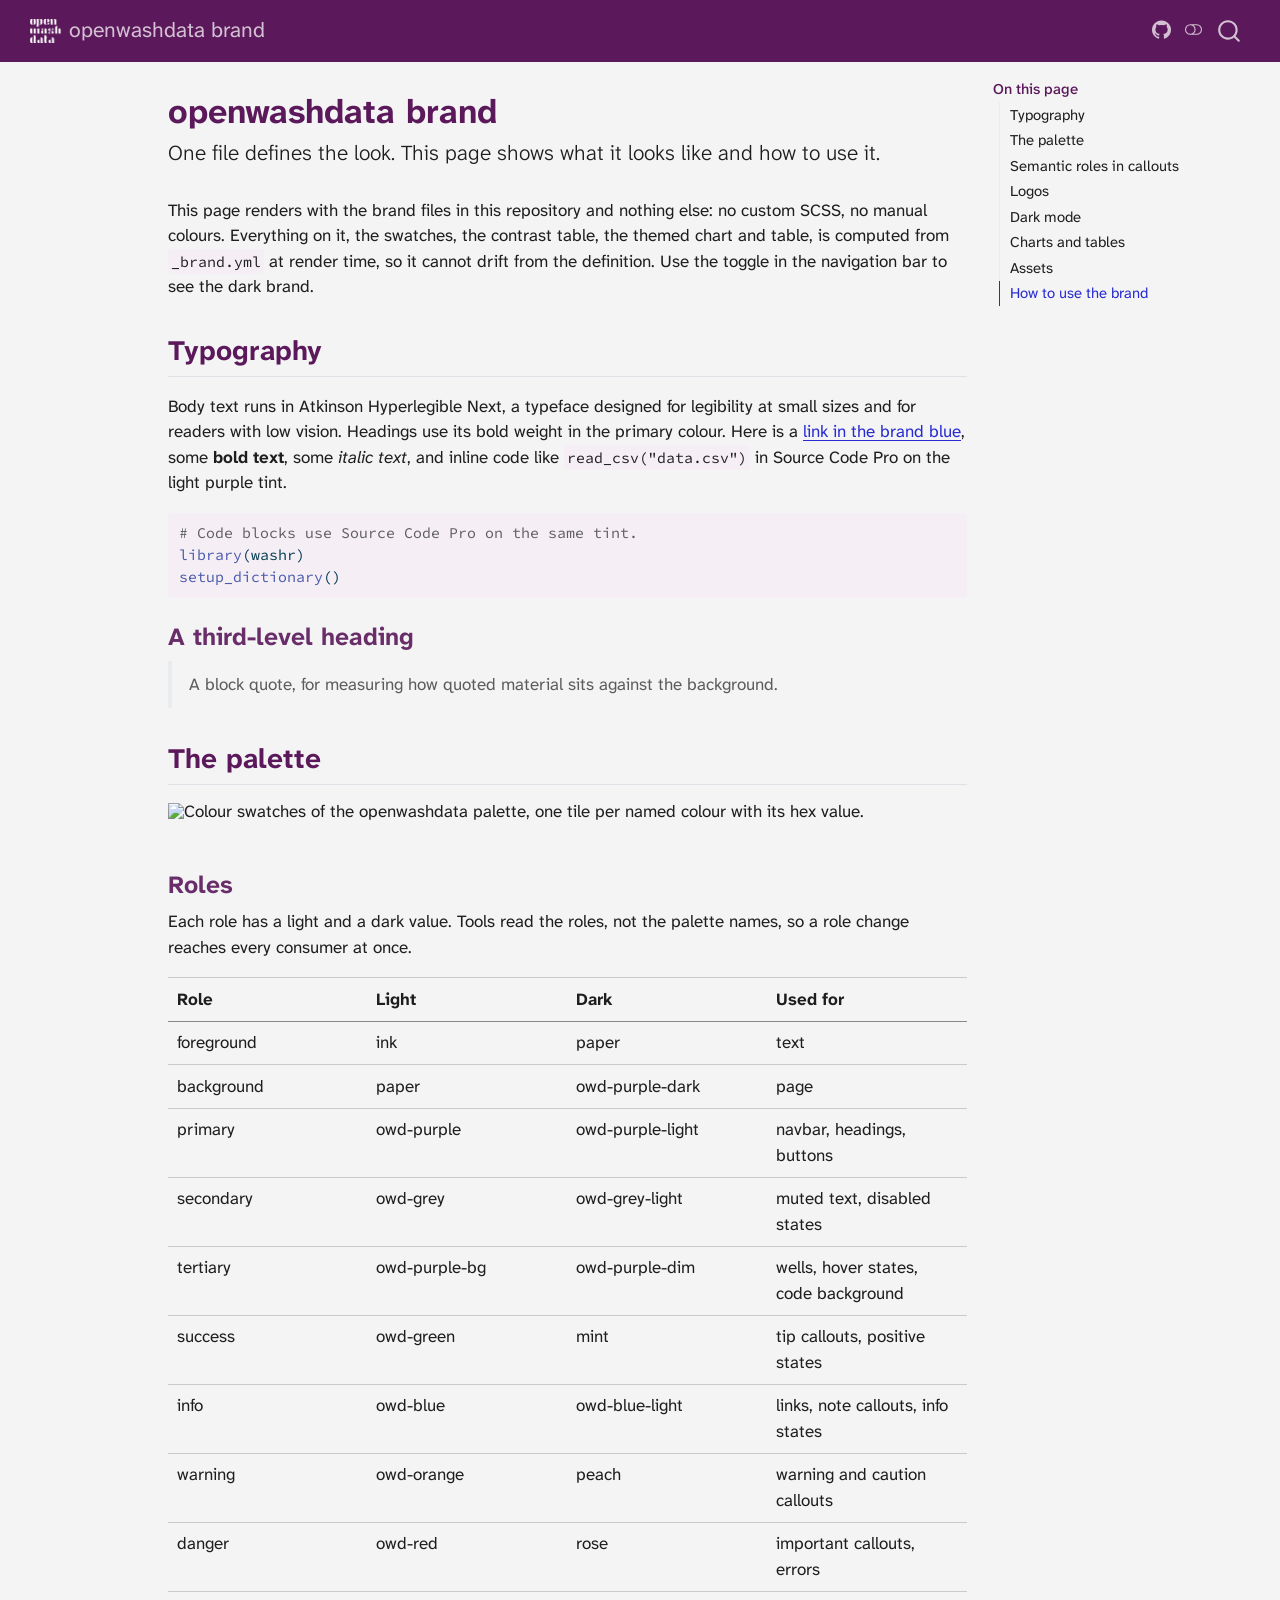
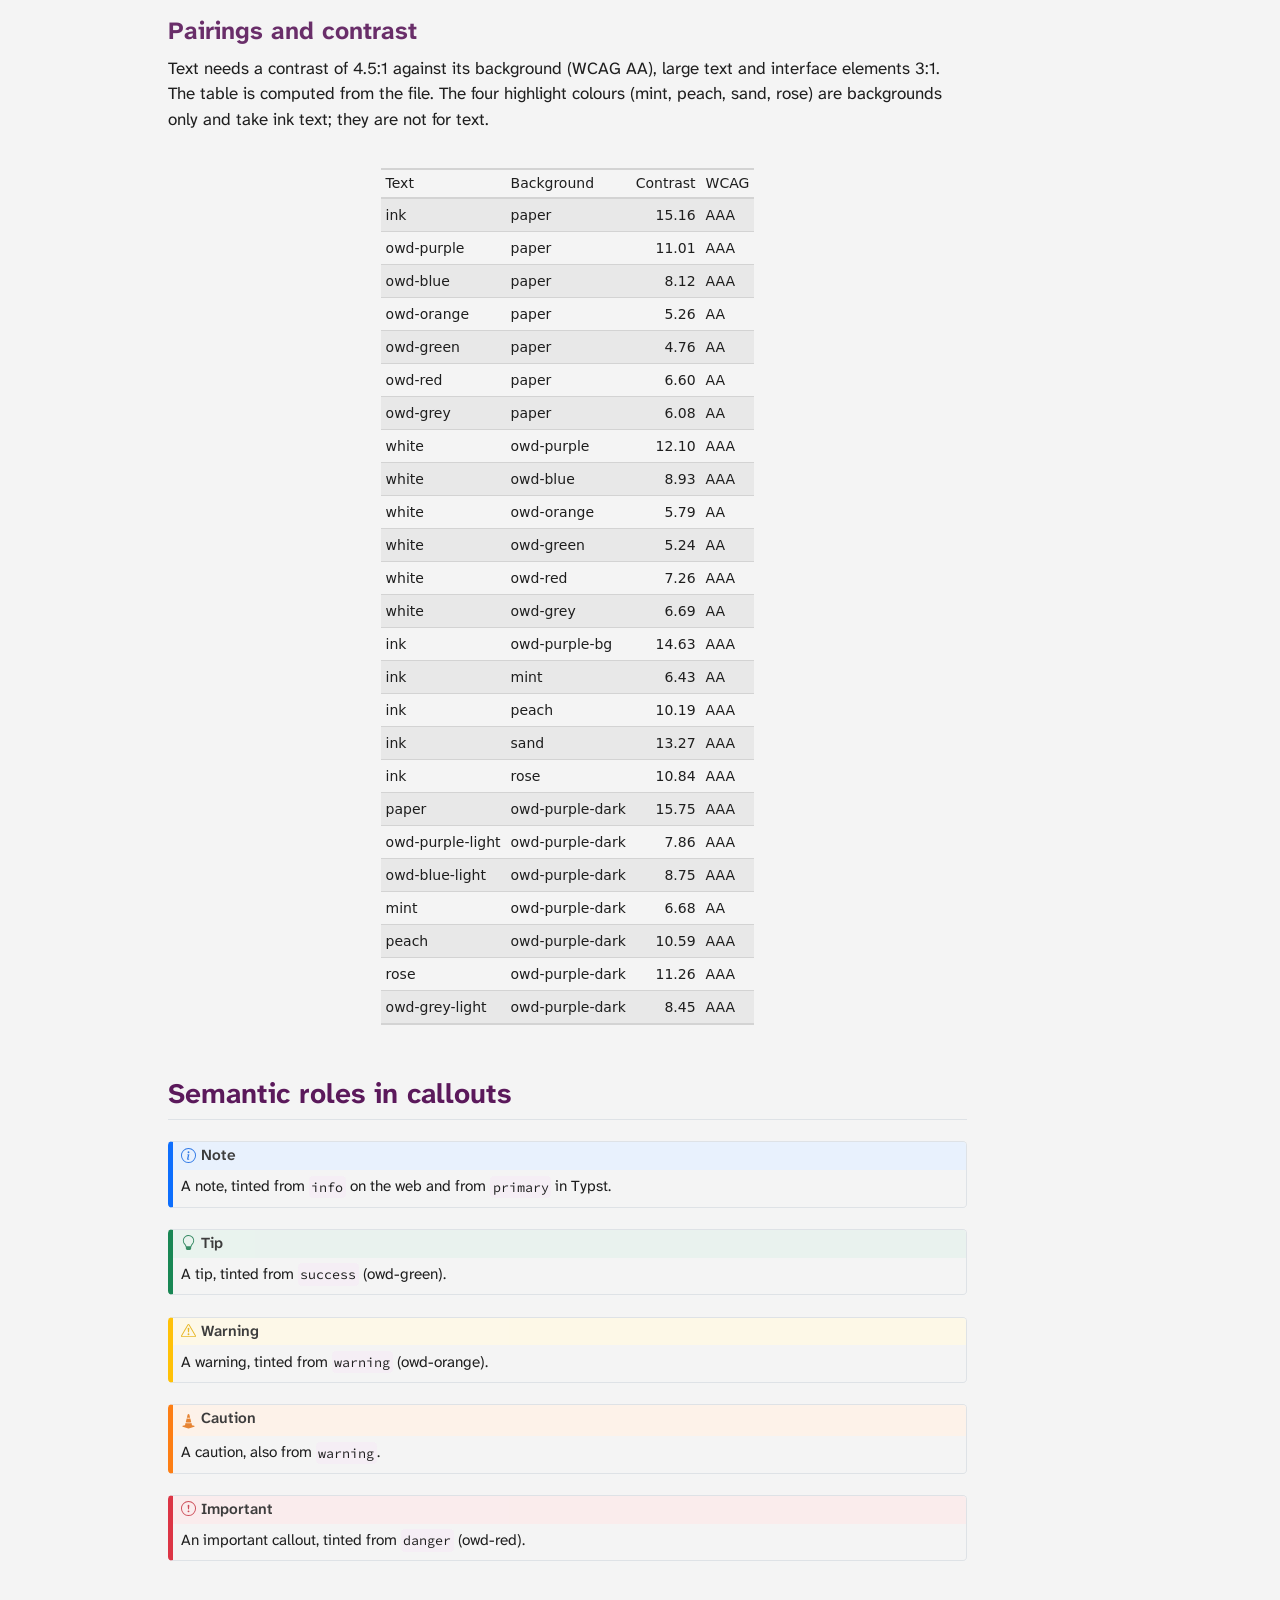
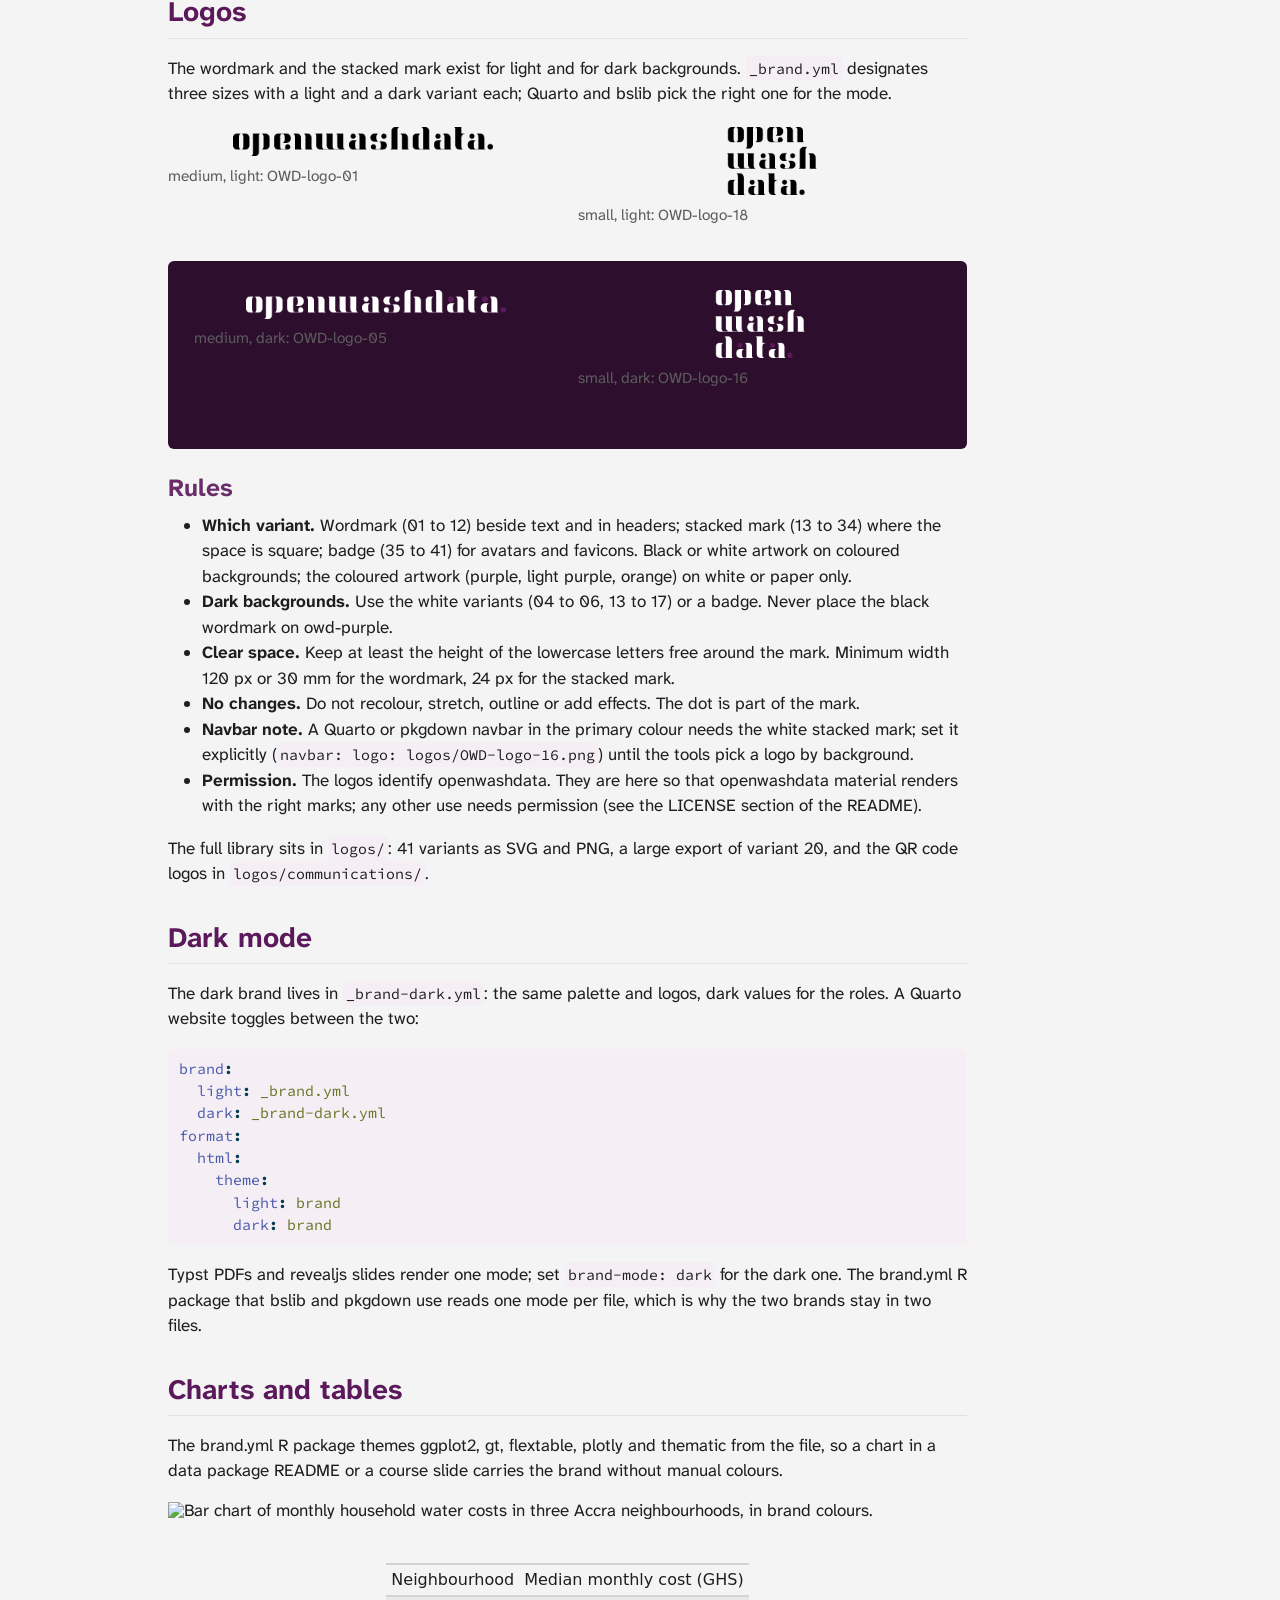
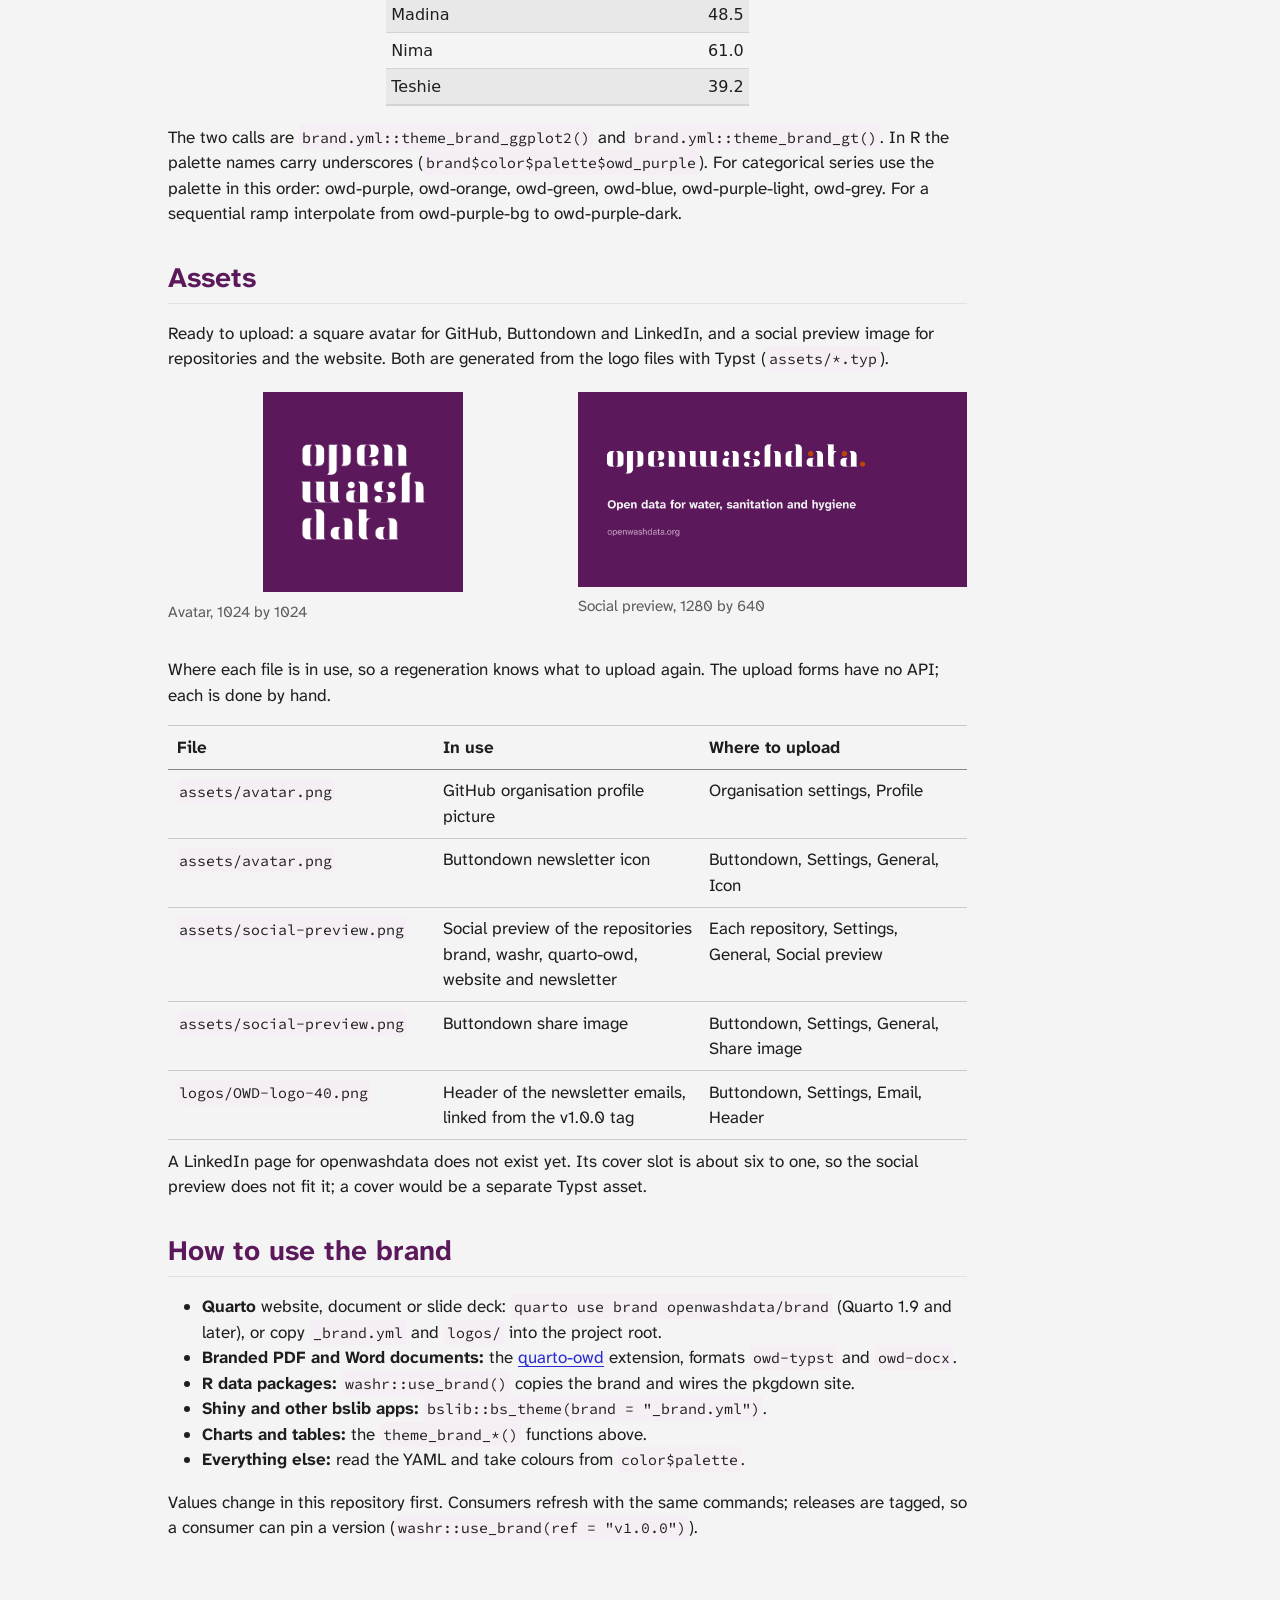
==== commit ecd17b8f: "Merge pull request #16 from openwashdata/dev Guide: where the assets are in use" ====
--- a/docs/index.html
+++ b/docs/index.html
@@ -80,9 +80,9 @@
 <link href="site_libs/quarto-html/quarto-syntax-highlighting-394ead12451981d31e5928c23125edf0.css" rel="stylesheet" class="quarto-color-scheme-extra" id="quarto-text-highlighting-styles">
 <script src="site_libs/bootstrap/bootstrap.min.js"></script>
 <link href="site_libs/bootstrap/bootstrap-icons.css" rel="stylesheet">
-<link href="site_libs/bootstrap/bootstrap-fa07531bee21f7b086343110c5602508.min.css" rel="stylesheet" append-hash="true" class="quarto-color-scheme" id="quarto-bootstrap" data-mode="light">
-<link href="site_libs/bootstrap/bootstrap-dark-b244c6252cf569ee09c3d0e749187fe2.min.css" rel="stylesheet" append-hash="true" class="quarto-color-scheme quarto-color-alternate" id="quarto-bootstrap" data-mode="dark">
-<link href="site_libs/bootstrap/bootstrap-fa07531bee21f7b086343110c5602508.min.css" rel="stylesheet" append-hash="true" class="quarto-color-scheme-extra" id="quarto-bootstrap" data-mode="light">
+<link href="site_libs/bootstrap/bootstrap-7f963e80ce3d0ea025233d1f4114418e.min.css" rel="stylesheet" append-hash="true" class="quarto-color-scheme" id="quarto-bootstrap" data-mode="light">
+<link href="site_libs/bootstrap/bootstrap-dark-93a6fb592f5277370ba0e7a9d670c27c.min.css" rel="stylesheet" append-hash="true" class="quarto-color-scheme quarto-color-alternate" id="quarto-bootstrap" data-mode="dark">
+<link href="site_libs/bootstrap/bootstrap-7f963e80ce3d0ea025233d1f4114418e.min.css" rel="stylesheet" append-hash="true" class="quarto-color-scheme-extra" id="quarto-bootstrap" data-mode="light">
 <script id="quarto-search-options" type="application/json">{
   "location": "navbar",
   "copy-button": false,
@@ -460,23 +460,23 @@
 <p>Text needs a contrast of 4.5:1 against its background (WCAG AA), large text and interface elements 3:1. The table is computed from the file. The four highlight colours (mint, peach, sand, rose) are backgrounds only and take ink text; they are not for text.</p>
 <div class="cell">
 <div class="cell-output-display">
-<div id="xrnsbifxuw" style="padding-left:0px;padding-right:0px;padding-top:10px;padding-bottom:10px;overflow-x:auto;overflow-y:auto;width:auto;height:auto;">
-<style>#xrnsbifxuw table {
+<div id="wvqsibflkz" style="padding-left:0px;padding-right:0px;padding-top:10px;padding-bottom:10px;overflow-x:auto;overflow-y:auto;width:auto;height:auto;">
+<style>#wvqsibflkz table {
   font-family: system-ui, 'Segoe UI', Roboto, Helvetica, Arial, sans-serif, 'Apple Color Emoji', 'Segoe UI Emoji', 'Segoe UI Symbol', 'Noto Color Emoji';
   -webkit-font-smoothing: antialiased;
   -moz-osx-font-smoothing: grayscale;
 }
 
-#xrnsbifxuw thead, #xrnsbifxuw tbody, #xrnsbifxuw tfoot, #xrnsbifxuw tr, #xrnsbifxuw td, #xrnsbifxuw th {
+#wvqsibflkz thead, #wvqsibflkz tbody, #wvqsibflkz tfoot, #wvqsibflkz tr, #wvqsibflkz td, #wvqsibflkz th {
   border-style: none;
 }
 
-#xrnsbifxuw p {
+#wvqsibflkz p {
   margin: 0;
   padding: 0;
 }
 
-#xrnsbifxuw .gt_table {
+#wvqsibflkz .gt_table {
   display: table;
   border-collapse: collapse;
   line-height: normal;
@@ -502,12 +502,12 @@
   border-left-color: #D3D3D3;
 }
 
-#xrnsbifxuw .gt_caption {
+#wvqsibflkz .gt_caption {
   padding-top: 4px;
   padding-bottom: 4px;
 }
 
-#xrnsbifxuw .gt_title {
+#wvqsibflkz .gt_title {
   color: #1E1E1E;
   font-size: 125%;
   font-weight: initial;
@@ -519,7 +519,7 @@
   border-bottom-width: 0;
 }
 
-#xrnsbifxuw .gt_subtitle {
+#wvqsibflkz .gt_subtitle {
   color: #1E1E1E;
   font-size: 85%;
   font-weight: initial;
@@ -531,7 +531,7 @@
   border-top-width: 0;
 }
 
-#xrnsbifxuw .gt_heading {
+#wvqsibflkz .gt_heading {
   background-color: #F4F4F4;
   text-align: center;
   border-bottom-color: #F4F4F4;
@@ -543,13 +543,13 @@
   border-right-color: #D3D3D3;
 }
 
-#xrnsbifxuw .gt_bottom_border {
+#wvqsibflkz .gt_bottom_border {
   border-bottom-style: solid;
   border-bottom-width: 2px;
   border-bottom-color: #D3D3D3;
 }
 
-#xrnsbifxuw .gt_col_headings {
+#wvqsibflkz .gt_col_headings {
   border-top-style: solid;
   border-top-width: 2px;
   border-top-color: #D3D3D3;
@@ -564,7 +564,7 @@
   border-right-color: #D3D3D3;
 }
 
-#xrnsbifxuw .gt_col_heading {
+#wvqsibflkz .gt_col_heading {
   color: #1E1E1E;
   background-color: #F4F4F4;
   font-size: 100%;
@@ -584,7 +584,7 @@
   overflow-x: hidden;
 }
 
-#xrnsbifxuw .gt_column_spanner_outer {
+#wvqsibflkz .gt_column_spanner_outer {
   color: #1E1E1E;
   background-color: #F4F4F4;
   font-size: 100%;
@@ -596,15 +596,15 @@
   padding-right: 4px;
 }
 
-#xrnsbifxuw .gt_column_spanner_outer:first-child {
+#wvqsibflkz .gt_column_spanner_outer:first-child {
   padding-left: 0;
 }
 
-#xrnsbifxuw .gt_column_spanner_outer:last-child {
+#wvqsibflkz .gt_column_spanner_outer:last-child {
   padding-right: 0;
 }
 
-#xrnsbifxuw .gt_column_spanner {
+#wvqsibflkz .gt_column_spanner {
   border-bottom-style: solid;
   border-bottom-width: 2px;
   border-bottom-color: #D3D3D3;
@@ -616,11 +616,11 @@
   width: 100%;
 }
 
-#xrnsbifxuw .gt_spanner_row {
+#wvqsibflkz .gt_spanner_row {
   border-bottom-style: hidden;
 }
 
-#xrnsbifxuw .gt_group_heading {
+#wvqsibflkz .gt_group_heading {
   padding-top: 8px;
   padding-bottom: 8px;
   padding-left: 5px;
@@ -646,7 +646,7 @@
   text-align: left;
 }
 
-#xrnsbifxuw .gt_empty_group_heading {
+#wvqsibflkz .gt_empty_group_heading {
   padding: 0.5px;
   color: #1E1E1E;
   background-color: #F4F4F4;
@@ -661,15 +661,15 @@
   vertical-align: middle;
 }
 
-#xrnsbifxuw .gt_from_md > :first-child {
+#wvqsibflkz .gt_from_md > :first-child {
   margin-top: 0;
 }
 
-#xrnsbifxuw .gt_from_md > :last-child {
+#wvqsibflkz .gt_from_md > :last-child {
   margin-bottom: 0;
 }
 
-#xrnsbifxuw .gt_row {
+#wvqsibflkz .gt_row {
   padding-top: 8px;
   padding-bottom: 8px;
   padding-left: 5px;
@@ -688,7 +688,7 @@
   overflow-x: hidden;
 }
 
-#xrnsbifxuw .gt_stub {
+#wvqsibflkz .gt_stub {
   color: #1E1E1E;
   background-color: #F4F4F4;
   font-size: 100%;
@@ -701,7 +701,7 @@
   padding-right: 5px;
 }
 
-#xrnsbifxuw .gt_stub_row_group {
+#wvqsibflkz .gt_stub_row_group {
   color: #1E1E1E;
   background-color: #F4F4F4;
   font-size: 100%;
@@ -715,15 +715,15 @@
   vertical-align: top;
 }
 
-#xrnsbifxuw .gt_row_group_first td {
+#wvqsibflkz .gt_row_group_first td {
   border-top-width: 2px;
 }
 
-#xrnsbifxuw .gt_row_group_first th {
+#wvqsibflkz .gt_row_group_first th {
   border-top-width: 2px;
 }
 
-#xrnsbifxuw .gt_summary_row {
+#wvqsibflkz .gt_summary_row {
   color: #1E1E1E;
   background-color: #F4F4F4;
   text-transform: inherit;
@@ -733,16 +733,16 @@
   padding-right: 5px;
 }
 
-#xrnsbifxuw .gt_first_summary_row {
+#wvqsibflkz .gt_first_summary_row {
   border-top-style: solid;
   border-top-color: #D3D3D3;
 }
 
-#xrnsbifxuw .gt_first_summary_row.thick {
+#wvqsibflkz .gt_first_summary_row.thick {
   border-top-width: 2px;
 }
 
-#xrnsbifxuw .gt_last_summary_row {
+#wvqsibflkz .gt_last_summary_row {
   padding-top: 8px;
   padding-bottom: 8px;
   padding-left: 5px;
@@ -752,7 +752,7 @@
   border-bottom-color: #D3D3D3;
 }
 
-#xrnsbifxuw .gt_grand_summary_row {
+#wvqsibflkz .gt_grand_summary_row {
   color: #1E1E1E;
   background-color: #F4F4F4;
   text-transform: inherit;
@@ -762,7 +762,7 @@
   padding-right: 5px;
 }
 
-#xrnsbifxuw .gt_first_grand_summary_row {
+#wvqsibflkz .gt_first_grand_summary_row {
   padding-top: 8px;
   padding-bottom: 8px;
   padding-left: 5px;
@@ -772,7 +772,7 @@
   border-top-color: #D3D3D3;
 }
 
-#xrnsbifxuw .gt_last_grand_summary_row_top {
+#wvqsibflkz .gt_last_grand_summary_row_top {
   padding-top: 8px;
   padding-bottom: 8px;
   padding-left: 5px;
@@ -782,11 +782,11 @@
   border-bottom-color: #D3D3D3;
 }
 
-#xrnsbifxuw .gt_striped {
+#wvqsibflkz .gt_striped {
   background-color: rgba(128, 128, 128, 0.05);
 }
 
-#xrnsbifxuw .gt_table_body {
+#wvqsibflkz .gt_table_body {
   border-top-style: solid;
   border-top-width: 2px;
   border-top-color: #D3D3D3;
@@ -795,7 +795,7 @@
   border-bottom-color: #D3D3D3;
 }
 
-#xrnsbifxuw .gt_footnotes {
+#wvqsibflkz .gt_footnotes {
   color: #1E1E1E;
   background-color: #F4F4F4;
   border-bottom-style: none;
@@ -809,7 +809,7 @@
   border-right-color: #D3D3D3;
 }
 
-#xrnsbifxuw .gt_footnote {
+#wvqsibflkz .gt_footnote {
   margin: 0px;
   font-size: 90%;
   padding-top: 4px;
@@ -818,7 +818,7 @@
   padding-right: 5px;
 }
 
-#xrnsbifxuw .gt_sourcenotes {
+#wvqsibflkz .gt_sourcenotes {
   color: #1E1E1E;
   background-color: #F4F4F4;
   border-bottom-style: none;
@@ -832,7 +832,7 @@
   border-right-color: #D3D3D3;
 }
 
-#xrnsbifxuw .gt_sourcenote {
+#wvqsibflkz .gt_sourcenote {
   font-size: 90%;
   padding-top: 4px;
   padding-bottom: 4px;
@@ -840,72 +840,72 @@
   padding-right: 5px;
 }
 
-#xrnsbifxuw .gt_left {
+#wvqsibflkz .gt_left {
   text-align: left;
 }
 
-#xrnsbifxuw .gt_center {
+#wvqsibflkz .gt_center {
   text-align: center;
 }
 
-#xrnsbifxuw .gt_right {
+#wvqsibflkz .gt_right {
   text-align: right;
   font-variant-numeric: tabular-nums;
 }
 
-#xrnsbifxuw .gt_font_normal {
+#wvqsibflkz .gt_font_normal {
   font-weight: normal;
 }
 
-#xrnsbifxuw .gt_font_bold {
+#wvqsibflkz .gt_font_bold {
   font-weight: bold;
 }
 
-#xrnsbifxuw .gt_font_italic {
+#wvqsibflkz .gt_font_italic {
   font-style: italic;
 }
 
-#xrnsbifxuw .gt_super {
+#wvqsibflkz .gt_super {
   font-size: 65%;
 }
 
-#xrnsbifxuw .gt_footnote_marks {
+#wvqsibflkz .gt_footnote_marks {
   font-size: 75%;
   vertical-align: 0.4em;
   position: initial;
 }
 
-#xrnsbifxuw .gt_asterisk {
+#wvqsibflkz .gt_asterisk {
   font-size: 100%;
   vertical-align: 0;
 }
 
-#xrnsbifxuw .gt_indent_1 {
+#wvqsibflkz .gt_indent_1 {
   text-indent: 5px;
 }
 
-#xrnsbifxuw .gt_indent_2 {
+#wvqsibflkz .gt_indent_2 {
   text-indent: 10px;
 }
 
-#xrnsbifxuw .gt_indent_3 {
+#wvqsibflkz .gt_indent_3 {
   text-indent: 15px;
 }
 
-#xrnsbifxuw .gt_indent_4 {
+#wvqsibflkz .gt_indent_4 {
   text-indent: 20px;
 }
 
-#xrnsbifxuw .gt_indent_5 {
+#wvqsibflkz .gt_indent_5 {
   text-indent: 25px;
 }
 
-#xrnsbifxuw .katex-display {
+#wvqsibflkz .katex-display {
   display: inline-flex !important;
   margin-bottom: 0.75em !important;
 }
 
-#xrnsbifxuw div.Reactable > div.rt-table > div.rt-thead > div.rt-tr.rt-tr-group-header > div.rt-th-group:after {
+#wvqsibflkz div.Reactable > div.rt-table > div.rt-thead > div.rt-tr.rt-tr-group-header > div.rt-th-group:after {
   height: 0px !important;
 }
 </style>
@@ -1219,46 +1219,42 @@
 </section>
 <section id="charts-and-tables" class="level2">
 <h2 class="anchored" data-anchor-id="charts-and-tables">Charts and tables</h2>
-<p>The brand.yml R package themes ggplot2, gt, flextable, plotly and thematic from the file, so a chart in a data package README or a course slide carries the brand without manual colours. Series colours come from the six chart colours.</p>
-<section id="chart-colours" class="level3">
-<h3 class="anchored" data-anchor-id="chart-colours">Chart colours</h3>
-<p>Six colours for categorical series, derived from the brand hues and checked on both surfaces for lightness, chroma, colour-vision separation and contrast. Series take them in this order and never cycle: a seventh series folds into “Other”, or the chart becomes small multiples. Two adjacent pairs (chart-2 next to chart-4, chart-4 next to chart-5) sit in the narrow band for colour-vision deficiency, so charts keep a gap between fills, direct labels on the values that matter, and a legend. Text on charts wears ink or grey, never a series colour.</p>
+<p>The brand.yml R package themes ggplot2, gt, flextable, plotly and thematic from the file, so a chart in a data package README or a course slide carries the brand without manual colours.</p>
 <div class="cell">
 <div class="cell-output-display">
 <div>
 <figure class="figure">
-<p><img src="index_files/figure-html/unnamed-chunk-3-1.png" class="img-fluid figure-img" alt="The six chart colours as tiles, once on the light purple tint and once on the dark purple well." width="864"></p>
+<p><img src="index_files/figure-html/unnamed-chunk-3-1.png" class="img-fluid figure-img" alt="Bar chart of monthly household water costs in three Accra neighbourhoods, in brand colours." width="768"></p>
 </figure>
 </div>
 </div>
 </div>
-<p>Fills that reach 3:1 against the surface stand on their own; the others need labels or a table next to the chart. The table is computed from the file.</p>
 <div class="cell">
 <div class="cell-output-display">
-<div id="ljjwigcobp" style="padding-left:0px;padding-right:0px;padding-top:10px;padding-bottom:10px;overflow-x:auto;overflow-y:auto;width:auto;height:auto;">
-<style>#ljjwigcobp table {
+<div id="ratqdlwvdn" style="padding-left:0px;padding-right:0px;padding-top:10px;padding-bottom:10px;overflow-x:auto;overflow-y:auto;width:auto;height:auto;">
+<style>#ratqdlwvdn table {
   font-family: system-ui, 'Segoe UI', Roboto, Helvetica, Arial, sans-serif, 'Apple Color Emoji', 'Segoe UI Emoji', 'Segoe UI Symbol', 'Noto Color Emoji';
   -webkit-font-smoothing: antialiased;
   -moz-osx-font-smoothing: grayscale;
 }
 
-#ljjwigcobp thead, #ljjwigcobp tbody, #ljjwigcobp tfoot, #ljjwigcobp tr, #ljjwigcobp td, #ljjwigcobp th {
+#ratqdlwvdn thead, #ratqdlwvdn tbody, #ratqdlwvdn tfoot, #ratqdlwvdn tr, #ratqdlwvdn td, #ratqdlwvdn th {
   border-style: none;
 }
 
-#ljjwigcobp p {
+#ratqdlwvdn p {
   margin: 0;
   padding: 0;
 }
 
-#ljjwigcobp .gt_table {
+#ratqdlwvdn .gt_table {
   display: table;
   border-collapse: collapse;
   line-height: normal;
   margin-left: auto;
   margin-right: auto;
   color: #1E1E1E;
-  font-size: 14px;
+  font-size: 16px;
   font-weight: normal;
   font-style: normal;
   background-color: #F4F4F4;
@@ -1277,12 +1273,12 @@
   border-left-color: #D3D3D3;
 }
 
-#ljjwigcobp .gt_caption {
+#ratqdlwvdn .gt_caption {
   padding-top: 4px;
   padding-bottom: 4px;
 }
 
-#ljjwigcobp .gt_title {
+#ratqdlwvdn .gt_title {
   color: #1E1E1E;
   font-size: 125%;
   font-weight: initial;
@@ -1294,7 +1290,7 @@
   border-bottom-width: 0;
 }
 
-#ljjwigcobp .gt_subtitle {
+#ratqdlwvdn .gt_subtitle {
   color: #1E1E1E;
   font-size: 85%;
   font-weight: initial;
@@ -1306,7 +1302,7 @@
   border-top-width: 0;
 }
 
-#ljjwigcobp .gt_heading {
+#ratqdlwvdn .gt_heading {
   background-color: #F4F4F4;
   text-align: center;
   border-bottom-color: #F4F4F4;
@@ -1318,13 +1314,13 @@
   border-right-color: #D3D3D3;
 }
 
-#ljjwigcobp .gt_bottom_border {
+#ratqdlwvdn .gt_bottom_border {
   border-bottom-style: solid;
   border-bottom-width: 2px;
   border-bottom-color: #D3D3D3;
 }
 
-#ljjwigcobp .gt_col_headings {
+#ratqdlwvdn .gt_col_headings {
   border-top-style: solid;
   border-top-width: 2px;
   border-top-color: #D3D3D3;
@@ -1339,7 +1335,7 @@
   border-right-color: #D3D3D3;
 }
 
-#ljjwigcobp .gt_col_heading {
+#ratqdlwvdn .gt_col_heading {
   color: #1E1E1E;
   background-color: #F4F4F4;
   font-size: 100%;
@@ -1359,7 +1355,7 @@
   overflow-x: hidden;
 }
 
-#ljjwigcobp .gt_column_spanner_outer {
+#ratqdlwvdn .gt_column_spanner_outer {
   color: #1E1E1E;
   background-color: #F4F4F4;
   font-size: 100%;
@@ -1371,15 +1367,15 @@
   padding-right: 4px;
 }
 
-#ljjwigcobp .gt_column_spanner_outer:first-child {
+#ratqdlwvdn .gt_column_spanner_outer:first-child {
   padding-left: 0;
 }
 
-#ljjwigcobp .gt_column_spanner_outer:last-child {
+#ratqdlwvdn .gt_column_spanner_outer:last-child {
   padding-right: 0;
 }
 
-#ljjwigcobp .gt_column_spanner {
+#ratqdlwvdn .gt_column_spanner {
   border-bottom-style: solid;
   border-bottom-width: 2px;
   border-bottom-color: #D3D3D3;
@@ -1391,11 +1387,11 @@
   width: 100%;
 }
 
-#ljjwigcobp .gt_spanner_row {
+#ratqdlwvdn .gt_spanner_row {
   border-bottom-style: hidden;
 }
 
-#ljjwigcobp .gt_group_heading {
+#ratqdlwvdn .gt_group_heading {
   padding-top: 8px;
   padding-bottom: 8px;
   padding-left: 5px;
@@ -1421,7 +1417,7 @@
   text-align: left;
 }
 
-#ljjwigcobp .gt_empty_group_heading {
+#ratqdlwvdn .gt_empty_group_heading {
   padding: 0.5px;
   color: #1E1E1E;
   background-color: #F4F4F4;
@@ -1436,15 +1432,15 @@
   vertical-align: middle;
 }
 
-#ljjwigcobp .gt_from_md > :first-child {
+#ratqdlwvdn .gt_from_md > :first-child {
   margin-top: 0;
 }
 
-#ljjwigcobp .gt_from_md > :last-child {
+#ratqdlwvdn .gt_from_md > :last-child {
   margin-bottom: 0;
 }
 
-#ljjwigcobp .gt_row {
+#ratqdlwvdn .gt_row {
   padding-top: 8px;
   padding-bottom: 8px;
   padding-left: 5px;
@@ -1463,7 +1459,7 @@
   overflow-x: hidden;
 }
 
-#ljjwigcobp .gt_stub {
+#ratqdlwvdn .gt_stub {
   color: #1E1E1E;
   background-color: #F4F4F4;
   font-size: 100%;
@@ -1476,7 +1472,7 @@
   padding-right: 5px;
 }
 
-#ljjwigcobp .gt_stub_row_group {
+#ratqdlwvdn .gt_stub_row_group {
   color: #1E1E1E;
   background-color: #F4F4F4;
   font-size: 100%;
@@ -1490,15 +1486,15 @@
   vertical-align: top;
 }
 
-#ljjwigcobp .gt_row_group_first td {
+#ratqdlwvdn .gt_row_group_first td {
   border-top-width: 2px;
 }
 
-#ljjwigcobp .gt_row_group_first th {
+#ratqdlwvdn .gt_row_group_first th {
   border-top-width: 2px;
 }
 
-#ljjwigcobp .gt_summary_row {
+#ratqdlwvdn .gt_summary_row {
   color: #1E1E1E;
   background-color: #F4F4F4;
   text-transform: inherit;
@@ -1508,16 +1504,16 @@
   padding-right: 5px;
 }
 
-#ljjwigcobp .gt_first_summary_row {
+#ratqdlwvdn .gt_first_summary_row {
   border-top-style: solid;
   border-top-color: #D3D3D3;
 }
 
-#ljjwigcobp .gt_first_summary_row.thick {
+#ratqdlwvdn .gt_first_summary_row.thick {
   border-top-width: 2px;
 }
 
-#ljjwigcobp .gt_last_summary_row {
+#ratqdlwvdn .gt_last_summary_row {
   padding-top: 8px;
   padding-bottom: 8px;
   padding-left: 5px;
@@ -1527,7 +1523,7 @@
   border-bottom-color: #D3D3D3;
 }
 
-#ljjwigcobp .gt_grand_summary_row {
+#ratqdlwvdn .gt_grand_summary_row {
   color: #1E1E1E;
   background-color: #F4F4F4;
   text-transform: inherit;
@@ -1537,7 +1533,7 @@
   padding-right: 5px;
 }
 
-#ljjwigcobp .gt_first_grand_summary_row {
+#ratqdlwvdn .gt_first_grand_summary_row {
   padding-top: 8px;
   padding-bottom: 8px;
   padding-left: 5px;
@@ -1547,7 +1543,7 @@
   border-top-color: #D3D3D3;
 }
 
-#ljjwigcobp .gt_last_grand_summary_row_top {
+#ratqdlwvdn .gt_last_grand_summary_row_top {
   padding-top: 8px;
   padding-bottom: 8px;
   padding-left: 5px;
@@ -1557,11 +1553,11 @@
   border-bottom-color: #D3D3D3;
 }
 
-#ljjwigcobp .gt_striped {
+#ratqdlwvdn .gt_striped {
   background-color: rgba(128, 128, 128, 0.05);
 }
 
-#ljjwigcobp .gt_table_body {
+#ratqdlwvdn .gt_table_body {
   border-top-style: solid;
   border-top-width: 2px;
   border-top-color: #D3D3D3;
@@ -1570,7 +1566,7 @@
   border-bottom-color: #D3D3D3;
 }
 
-#ljjwigcobp .gt_footnotes {
+#ratqdlwvdn .gt_footnotes {
   color: #1E1E1E;
   background-color: #F4F4F4;
   border-bottom-style: none;
@@ -1584,7 +1580,7 @@
   border-right-color: #D3D3D3;
 }
 
-#ljjwigcobp .gt_footnote {
+#ratqdlwvdn .gt_footnote {
   margin: 0px;
   font-size: 90%;
   padding-top: 4px;
@@ -1593,7 +1589,7 @@
   padding-right: 5px;
 }
 
-#ljjwigcobp .gt_sourcenotes {
+#ratqdlwvdn .gt_sourcenotes {
   color: #1E1E1E;
   background-color: #F4F4F4;
   border-bottom-style: none;
@@ -1607,7 +1603,7 @@
   border-right-color: #D3D3D3;
 }
 
-#ljjwigcobp .gt_sourcenote {
+#ratqdlwvdn .gt_sourcenote {
   font-size: 90%;
   padding-top: 4px;
   padding-bottom: 4px;
@@ -1615,638 +1611,72 @@
   padding-right: 5px;
 }
 
-#ljjwigcobp .gt_left {
+#ratqdlwvdn .gt_left {
   text-align: left;
 }
 
-#ljjwigcobp .gt_center {
+#ratqdlwvdn .gt_center {
   text-align: center;
 }
 
-#ljjwigcobp .gt_right {
+#ratqdlwvdn .gt_right {
   text-align: right;
   font-variant-numeric: tabular-nums;
 }
 
-#ljjwigcobp .gt_font_normal {
+#ratqdlwvdn .gt_font_normal {
   font-weight: normal;
 }
 
-#ljjwigcobp .gt_font_bold {
+#ratqdlwvdn .gt_font_bold {
   font-weight: bold;
 }
 
-#ljjwigcobp .gt_font_italic {
+#ratqdlwvdn .gt_font_italic {
   font-style: italic;
 }
 
-#ljjwigcobp .gt_super {
+#ratqdlwvdn .gt_super {
   font-size: 65%;
 }
 
-#ljjwigcobp .gt_footnote_marks {
+#ratqdlwvdn .gt_footnote_marks {
   font-size: 75%;
   vertical-align: 0.4em;
   position: initial;
 }
 
-#ljjwigcobp .gt_asterisk {
+#ratqdlwvdn .gt_asterisk {
   font-size: 100%;
   vertical-align: 0;
 }
 
-#ljjwigcobp .gt_indent_1 {
+#ratqdlwvdn .gt_indent_1 {
   text-indent: 5px;
 }
 
-#ljjwigcobp .gt_indent_2 {
+#ratqdlwvdn .gt_indent_2 {
   text-indent: 10px;
 }
 
-#ljjwigcobp .gt_indent_3 {
+#ratqdlwvdn .gt_indent_3 {
   text-indent: 15px;
 }
 
-#ljjwigcobp .gt_indent_4 {
+#ratqdlwvdn .gt_indent_4 {
   text-indent: 20px;
 }
 
-#ljjwigcobp .gt_indent_5 {
+#ratqdlwvdn .gt_indent_5 {
   text-indent: 25px;
 }
 
-#ljjwigcobp .katex-display {
+#ratqdlwvdn .katex-display {
   display: inline-flex !important;
   margin-bottom: 0.75em !important;
 }
 
-#ljjwigcobp div.Reactable > div.rt-table > div.rt-thead > div.rt-tr.rt-tr-group-header > div.rt-th-group:after {
-  height: 0px !important;
-}
-</style>
-
-<table class="gt_table caption-top table table-sm table-striped small" data-quarto-bootstrap="false">
-<thead>
-<tr class="gt_col_headings header">
-<th id="fill" class="gt_col_heading gt_columns_bottom_border gt_left" data-quarto-table-cell-role="th" scope="col">Series colour</th>
-<th id="on" class="gt_col_heading gt_columns_bottom_border gt_left" data-quarto-table-cell-role="th" scope="col">Surface</th>
-<th id="ratio" class="gt_col_heading gt_columns_bottom_border gt_right" data-quarto-table-cell-role="th" scope="col">Contrast</th>
-<th id="verdict" class="gt_col_heading gt_columns_bottom_border gt_left" data-quarto-table-cell-role="th" scope="col">Relief</th>
-</tr>
-</thead>
-<tbody class="gt_table_body">
-<tr class="odd">
-<td class="gt_row gt_left" headers="fill">chart-1</td>
-<td class="gt_row gt_left" headers="on">owd-purple-bg</td>
-<td class="gt_row gt_right" headers="ratio">6.04</td>
-<td class="gt_row gt_left" headers="verdict">stands alone</td>
-</tr>
-<tr class="even">
-<td class="gt_row gt_left" headers="fill">chart-2</td>
-<td class="gt_row gt_left" headers="on">owd-purple-bg</td>
-<td class="gt_row gt_right" headers="ratio">5.08</td>
-<td class="gt_row gt_left" headers="verdict">stands alone</td>
-</tr>
-<tr class="odd">
-<td class="gt_row gt_left" headers="fill">chart-3</td>
-<td class="gt_row gt_left" headers="on">owd-purple-bg</td>
-<td class="gt_row gt_right" headers="ratio">4.97</td>
-<td class="gt_row gt_left" headers="verdict">stands alone</td>
-</tr>
-<tr class="even">
-<td class="gt_row gt_left" headers="fill">chart-4</td>
-<td class="gt_row gt_left" headers="on">owd-purple-bg</td>
-<td class="gt_row gt_right" headers="ratio">3.79</td>
-<td class="gt_row gt_left" headers="verdict">stands alone</td>
-</tr>
-<tr class="odd">
-<td class="gt_row gt_left" headers="fill">chart-5</td>
-<td class="gt_row gt_left" headers="on">owd-purple-bg</td>
-<td class="gt_row gt_right" headers="ratio">2.86</td>
-<td class="gt_row gt_left" headers="verdict">labels or a table</td>
-</tr>
-<tr class="even">
-<td class="gt_row gt_left" headers="fill">chart-6</td>
-<td class="gt_row gt_left" headers="on">owd-purple-bg</td>
-<td class="gt_row gt_right" headers="ratio">4.12</td>
-<td class="gt_row gt_left" headers="verdict">stands alone</td>
-</tr>
-<tr class="odd">
-<td class="gt_row gt_left" headers="fill">chart-1</td>
-<td class="gt_row gt_left" headers="on">owd-purple-dim</td>
-<td class="gt_row gt_right" headers="ratio">2.13</td>
-<td class="gt_row gt_left" headers="verdict">labels or a table</td>
-</tr>
-<tr class="even">
-<td class="gt_row gt_left" headers="fill">chart-2</td>
-<td class="gt_row gt_left" headers="on">owd-purple-dim</td>
-<td class="gt_row gt_right" headers="ratio">2.54</td>
-<td class="gt_row gt_left" headers="verdict">labels or a table</td>
-</tr>
-<tr class="odd">
-<td class="gt_row gt_left" headers="fill">chart-3</td>
-<td class="gt_row gt_left" headers="on">owd-purple-dim</td>
-<td class="gt_row gt_right" headers="ratio">2.59</td>
-<td class="gt_row gt_left" headers="verdict">labels or a table</td>
-</tr>
-<tr class="even">
-<td class="gt_row gt_left" headers="fill">chart-4</td>
-<td class="gt_row gt_left" headers="on">owd-purple-dim</td>
-<td class="gt_row gt_right" headers="ratio">3.40</td>
-<td class="gt_row gt_left" headers="verdict">stands alone</td>
-</tr>
-<tr class="odd">
-<td class="gt_row gt_left" headers="fill">chart-5</td>
-<td class="gt_row gt_left" headers="on">owd-purple-dim</td>
-<td class="gt_row gt_right" headers="ratio">4.51</td>
-<td class="gt_row gt_left" headers="verdict">stands alone</td>
-</tr>
-<tr class="even">
-<td class="gt_row gt_left" headers="fill">chart-6</td>
-<td class="gt_row gt_left" headers="on">owd-purple-dim</td>
-<td class="gt_row gt_right" headers="ratio">3.13</td>
-<td class="gt_row gt_left" headers="verdict">stands alone</td>
-</tr>
-</tbody>
-</table>
-
-</div>
-</div>
-</div>
-<p>Status colours stay reserved: owd-green marks success and owd-red marks danger, and neither is a series colour. owd-orange is both the warning role and chart-2; the brand names it the chart accent, and the overlap is accepted.</p>
-</section>
-<section id="sequential-and-diverging" class="level3">
-<h3 class="anchored" data-anchor-id="sequential-and-diverging">Sequential and diverging</h3>
-<p>A sequential ramp uses one hue, from owd-purple-bg to owd-purple-dark. A diverging ramp runs from owd-orange through owd-grey-light to chart-3, interpolated in a perceptual colour space: the two poles share the same lightness, and lightness rises evenly to the neutral middle on both sides (OKLab lightness 0.53, 0.61, 0.69, 0.77 and back). On the dark well the middle is owd-grey.</p>
-<div class="cell">
-<div class="cell-output-display">
-<div>
-<figure class="figure">
-<p><img src="index_files/figure-html/unnamed-chunk-5-1.png" class="img-fluid figure-img" alt="Two ramps of seven tiles: the sequential purple ramp and the diverging ramp from orange through grey to blue." width="864"></p>
-</figure>
-</div>
-</div>
-</div>
-</section>
-<section id="themed-chart-and-table" class="level3">
-<h3 class="anchored" data-anchor-id="themed-chart-and-table">Themed chart and table</h3>
-<div class="cell">
-<div class="cell-output-display">
-<div>
-<figure class="figure">
-<p><img src="index_files/figure-html/unnamed-chunk-6-1.png" class="img-fluid figure-img" alt="Bar chart of monthly household water costs in three Accra neighbourhoods, in the first three chart colours." width="768"></p>
-</figure>
-</div>
-</div>
-</div>
-<div class="cell">
-<div class="cell-output-display">
-<div id="imnohldcrj" style="padding-left:0px;padding-right:0px;padding-top:10px;padding-bottom:10px;overflow-x:auto;overflow-y:auto;width:auto;height:auto;">
-<style>#imnohldcrj table {
-  font-family: system-ui, 'Segoe UI', Roboto, Helvetica, Arial, sans-serif, 'Apple Color Emoji', 'Segoe UI Emoji', 'Segoe UI Symbol', 'Noto Color Emoji';
-  -webkit-font-smoothing: antialiased;
-  -moz-osx-font-smoothing: grayscale;
-}
-
-#imnohldcrj thead, #imnohldcrj tbody, #imnohldcrj tfoot, #imnohldcrj tr, #imnohldcrj td, #imnohldcrj th {
-  border-style: none;
-}
-
-#imnohldcrj p {
-  margin: 0;
-  padding: 0;
-}
-
-#imnohldcrj .gt_table {
-  display: table;
-  border-collapse: collapse;
-  line-height: normal;
-  margin-left: auto;
-  margin-right: auto;
-  color: #1E1E1E;
-  font-size: 16px;
-  font-weight: normal;
-  font-style: normal;
-  background-color: #F4F4F4;
-  width: auto;
-  border-top-style: solid;
-  border-top-width: 2px;
-  border-top-color: #A8A8A8;
-  border-right-style: none;
-  border-right-width: 2px;
-  border-right-color: #D3D3D3;
-  border-bottom-style: solid;
-  border-bottom-width: 2px;
-  border-bottom-color: #A8A8A8;
-  border-left-style: none;
-  border-left-width: 2px;
-  border-left-color: #D3D3D3;
-}
-
-#imnohldcrj .gt_caption {
-  padding-top: 4px;
-  padding-bottom: 4px;
-}
-
-#imnohldcrj .gt_title {
-  color: #1E1E1E;
-  font-size: 125%;
-  font-weight: initial;
-  padding-top: 4px;
-  padding-bottom: 4px;
-  padding-left: 5px;
-  padding-right: 5px;
-  border-bottom-color: #F4F4F4;
-  border-bottom-width: 0;
-}
-
-#imnohldcrj .gt_subtitle {
-  color: #1E1E1E;
-  font-size: 85%;
-  font-weight: initial;
-  padding-top: 3px;
-  padding-bottom: 5px;
-  padding-left: 5px;
-  padding-right: 5px;
-  border-top-color: #F4F4F4;
-  border-top-width: 0;
-}
-
-#imnohldcrj .gt_heading {
-  background-color: #F4F4F4;
-  text-align: center;
-  border-bottom-color: #F4F4F4;
-  border-left-style: none;
-  border-left-width: 1px;
-  border-left-color: #D3D3D3;
-  border-right-style: none;
-  border-right-width: 1px;
-  border-right-color: #D3D3D3;
-}
-
-#imnohldcrj .gt_bottom_border {
-  border-bottom-style: solid;
-  border-bottom-width: 2px;
-  border-bottom-color: #D3D3D3;
-}
-
-#imnohldcrj .gt_col_headings {
-  border-top-style: solid;
-  border-top-width: 2px;
-  border-top-color: #D3D3D3;
-  border-bottom-style: solid;
-  border-bottom-width: 2px;
-  border-bottom-color: #D3D3D3;
-  border-left-style: none;
-  border-left-width: 1px;
-  border-left-color: #D3D3D3;
-  border-right-style: none;
-  border-right-width: 1px;
-  border-right-color: #D3D3D3;
-}
-
-#imnohldcrj .gt_col_heading {
-  color: #1E1E1E;
-  background-color: #F4F4F4;
-  font-size: 100%;
-  font-weight: normal;
-  text-transform: inherit;
-  border-left-style: none;
-  border-left-width: 1px;
-  border-left-color: #D3D3D3;
-  border-right-style: none;
-  border-right-width: 1px;
-  border-right-color: #D3D3D3;
-  vertical-align: bottom;
-  padding-top: 5px;
-  padding-bottom: 6px;
-  padding-left: 5px;
-  padding-right: 5px;
-  overflow-x: hidden;
-}
-
-#imnohldcrj .gt_column_spanner_outer {
-  color: #1E1E1E;
-  background-color: #F4F4F4;
-  font-size: 100%;
-  font-weight: normal;
-  text-transform: inherit;
-  padding-top: 0;
-  padding-bottom: 0;
-  padding-left: 4px;
-  padding-right: 4px;
-}
-
-#imnohldcrj .gt_column_spanner_outer:first-child {
-  padding-left: 0;
-}
-
-#imnohldcrj .gt_column_spanner_outer:last-child {
-  padding-right: 0;
-}
-
-#imnohldcrj .gt_column_spanner {
-  border-bottom-style: solid;
-  border-bottom-width: 2px;
-  border-bottom-color: #D3D3D3;
-  vertical-align: bottom;
-  padding-top: 5px;
-  padding-bottom: 5px;
-  overflow-x: hidden;
-  display: inline-block;
-  width: 100%;
-}
-
-#imnohldcrj .gt_spanner_row {
-  border-bottom-style: hidden;
-}
-
-#imnohldcrj .gt_group_heading {
-  padding-top: 8px;
-  padding-bottom: 8px;
-  padding-left: 5px;
-  padding-right: 5px;
-  color: #1E1E1E;
-  background-color: #F4F4F4;
-  font-size: 100%;
-  font-weight: initial;
-  text-transform: inherit;
-  border-top-style: solid;
-  border-top-width: 2px;
-  border-top-color: #D3D3D3;
-  border-bottom-style: solid;
-  border-bottom-width: 2px;
-  border-bottom-color: #D3D3D3;
-  border-left-style: none;
-  border-left-width: 1px;
-  border-left-color: #D3D3D3;
-  border-right-style: none;
-  border-right-width: 1px;
-  border-right-color: #D3D3D3;
-  vertical-align: middle;
-  text-align: left;
-}
-
-#imnohldcrj .gt_empty_group_heading {
-  padding: 0.5px;
-  color: #1E1E1E;
-  background-color: #F4F4F4;
-  font-size: 100%;
-  font-weight: initial;
-  border-top-style: solid;
-  border-top-width: 2px;
-  border-top-color: #D3D3D3;
-  border-bottom-style: solid;
-  border-bottom-width: 2px;
-  border-bottom-color: #D3D3D3;
-  vertical-align: middle;
-}
-
-#imnohldcrj .gt_from_md > :first-child {
-  margin-top: 0;
-}
-
-#imnohldcrj .gt_from_md > :last-child {
-  margin-bottom: 0;
-}
-
-#imnohldcrj .gt_row {
-  padding-top: 8px;
-  padding-bottom: 8px;
-  padding-left: 5px;
-  padding-right: 5px;
-  margin: 10px;
-  border-top-style: solid;
-  border-top-width: 1px;
-  border-top-color: #D3D3D3;
-  border-left-style: none;
-  border-left-width: 1px;
-  border-left-color: #D3D3D3;
-  border-right-style: none;
-  border-right-width: 1px;
-  border-right-color: #D3D3D3;
-  vertical-align: middle;
-  overflow-x: hidden;
-}
-
-#imnohldcrj .gt_stub {
-  color: #1E1E1E;
-  background-color: #F4F4F4;
-  font-size: 100%;
-  font-weight: initial;
-  text-transform: inherit;
-  border-right-style: solid;
-  border-right-width: 2px;
-  border-right-color: #D3D3D3;
-  padding-left: 5px;
-  padding-right: 5px;
-}
-
-#imnohldcrj .gt_stub_row_group {
-  color: #1E1E1E;
-  background-color: #F4F4F4;
-  font-size: 100%;
-  font-weight: initial;
-  text-transform: inherit;
-  border-right-style: solid;
-  border-right-width: 2px;
-  border-right-color: #D3D3D3;
-  padding-left: 5px;
-  padding-right: 5px;
-  vertical-align: top;
-}
-
-#imnohldcrj .gt_row_group_first td {
-  border-top-width: 2px;
-}
-
-#imnohldcrj .gt_row_group_first th {
-  border-top-width: 2px;
-}
-
-#imnohldcrj .gt_summary_row {
-  color: #1E1E1E;
-  background-color: #F4F4F4;
-  text-transform: inherit;
-  padding-top: 8px;
-  padding-bottom: 8px;
-  padding-left: 5px;
-  padding-right: 5px;
-}
-
-#imnohldcrj .gt_first_summary_row {
-  border-top-style: solid;
-  border-top-color: #D3D3D3;
-}
-
-#imnohldcrj .gt_first_summary_row.thick {
-  border-top-width: 2px;
-}
-
-#imnohldcrj .gt_last_summary_row {
-  padding-top: 8px;
-  padding-bottom: 8px;
-  padding-left: 5px;
-  padding-right: 5px;
-  border-bottom-style: solid;
-  border-bottom-width: 2px;
-  border-bottom-color: #D3D3D3;
-}
-
-#imnohldcrj .gt_grand_summary_row {
-  color: #1E1E1E;
-  background-color: #F4F4F4;
-  text-transform: inherit;
-  padding-top: 8px;
-  padding-bottom: 8px;
-  padding-left: 5px;
-  padding-right: 5px;
-}
-
-#imnohldcrj .gt_first_grand_summary_row {
-  padding-top: 8px;
-  padding-bottom: 8px;
-  padding-left: 5px;
-  padding-right: 5px;
-  border-top-style: double;
-  border-top-width: 6px;
-  border-top-color: #D3D3D3;
-}
-
-#imnohldcrj .gt_last_grand_summary_row_top {
-  padding-top: 8px;
-  padding-bottom: 8px;
-  padding-left: 5px;
-  padding-right: 5px;
-  border-bottom-style: double;
-  border-bottom-width: 6px;
-  border-bottom-color: #D3D3D3;
-}
-
-#imnohldcrj .gt_striped {
-  background-color: rgba(128, 128, 128, 0.05);
-}
-
-#imnohldcrj .gt_table_body {
-  border-top-style: solid;
-  border-top-width: 2px;
-  border-top-color: #D3D3D3;
-  border-bottom-style: solid;
-  border-bottom-width: 2px;
-  border-bottom-color: #D3D3D3;
-}
-
-#imnohldcrj .gt_footnotes {
-  color: #1E1E1E;
-  background-color: #F4F4F4;
-  border-bottom-style: none;
-  border-bottom-width: 2px;
-  border-bottom-color: #D3D3D3;
-  border-left-style: none;
-  border-left-width: 2px;
-  border-left-color: #D3D3D3;
-  border-right-style: none;
-  border-right-width: 2px;
-  border-right-color: #D3D3D3;
-}
-
-#imnohldcrj .gt_footnote {
-  margin: 0px;
-  font-size: 90%;
-  padding-top: 4px;
-  padding-bottom: 4px;
-  padding-left: 5px;
-  padding-right: 5px;
-}
-
-#imnohldcrj .gt_sourcenotes {
-  color: #1E1E1E;
-  background-color: #F4F4F4;
-  border-bottom-style: none;
-  border-bottom-width: 2px;
-  border-bottom-color: #D3D3D3;
-  border-left-style: none;
-  border-left-width: 2px;
-  border-left-color: #D3D3D3;
-  border-right-style: none;
-  border-right-width: 2px;
-  border-right-color: #D3D3D3;
-}
-
-#imnohldcrj .gt_sourcenote {
-  font-size: 90%;
-  padding-top: 4px;
-  padding-bottom: 4px;
-  padding-left: 5px;
-  padding-right: 5px;
-}
-
-#imnohldcrj .gt_left {
-  text-align: left;
-}
-
-#imnohldcrj .gt_center {
-  text-align: center;
-}
-
-#imnohldcrj .gt_right {
-  text-align: right;
-  font-variant-numeric: tabular-nums;
-}
-
-#imnohldcrj .gt_font_normal {
-  font-weight: normal;
-}
-
-#imnohldcrj .gt_font_bold {
-  font-weight: bold;
-}
-
-#imnohldcrj .gt_font_italic {
-  font-style: italic;
-}
-
-#imnohldcrj .gt_super {
-  font-size: 65%;
-}
-
-#imnohldcrj .gt_footnote_marks {
-  font-size: 75%;
-  vertical-align: 0.4em;
-  position: initial;
-}
-
-#imnohldcrj .gt_asterisk {
-  font-size: 100%;
-  vertical-align: 0;
-}
-
-#imnohldcrj .gt_indent_1 {
-  text-indent: 5px;
-}
-
-#imnohldcrj .gt_indent_2 {
-  text-indent: 10px;
-}
-
-#imnohldcrj .gt_indent_3 {
-  text-indent: 15px;
-}
-
-#imnohldcrj .gt_indent_4 {
-  text-indent: 20px;
-}
-
-#imnohldcrj .gt_indent_5 {
-  text-indent: 25px;
-}
-
-#imnohldcrj .katex-display {
-  display: inline-flex !important;
-  margin-bottom: 0.75em !important;
-}
-
-#imnohldcrj div.Reactable > div.rt-table > div.rt-thead > div.rt-tr.rt-tr-group-header > div.rt-th-group:after {
+#ratqdlwvdn div.Reactable > div.rt-table > div.rt-thead > div.rt-tr.rt-tr-group-header > div.rt-th-group:after {
   height: 0px !important;
 }
 </style>
@@ -2277,8 +1707,7 @@
 </div>
 </div>
 </div>
-<p>The two calls are <code>brand.yml::theme_brand_ggplot2()</code> and <code>brand.yml::theme_brand_gt()</code>. In R the palette names carry underscores (<code>brand$color$palette$chart_1</code>). Series take chart-1 to chart-6 in that order; a sequential ramp interpolates from owd-purple-bg to owd-purple-dark; a diverging ramp from owd-orange through owd-grey-light to chart-3.</p>
-</section>
+<p>The two calls are <code>brand.yml::theme_brand_ggplot2()</code> and <code>brand.yml::theme_brand_gt()</code>. In R the palette names carry underscores (<code>brand$color$palette$owd_purple</code>). For categorical series use the palette in this order: owd-purple, owd-orange, owd-green, owd-blue, owd-purple-light, owd-grey. For a sequential ramp interpolate from owd-purple-bg to owd-purple-dark.</p>
 </section>
 <section id="assets" class="level2">
 <h2 class="anchored" data-anchor-id="assets">Assets</h2>
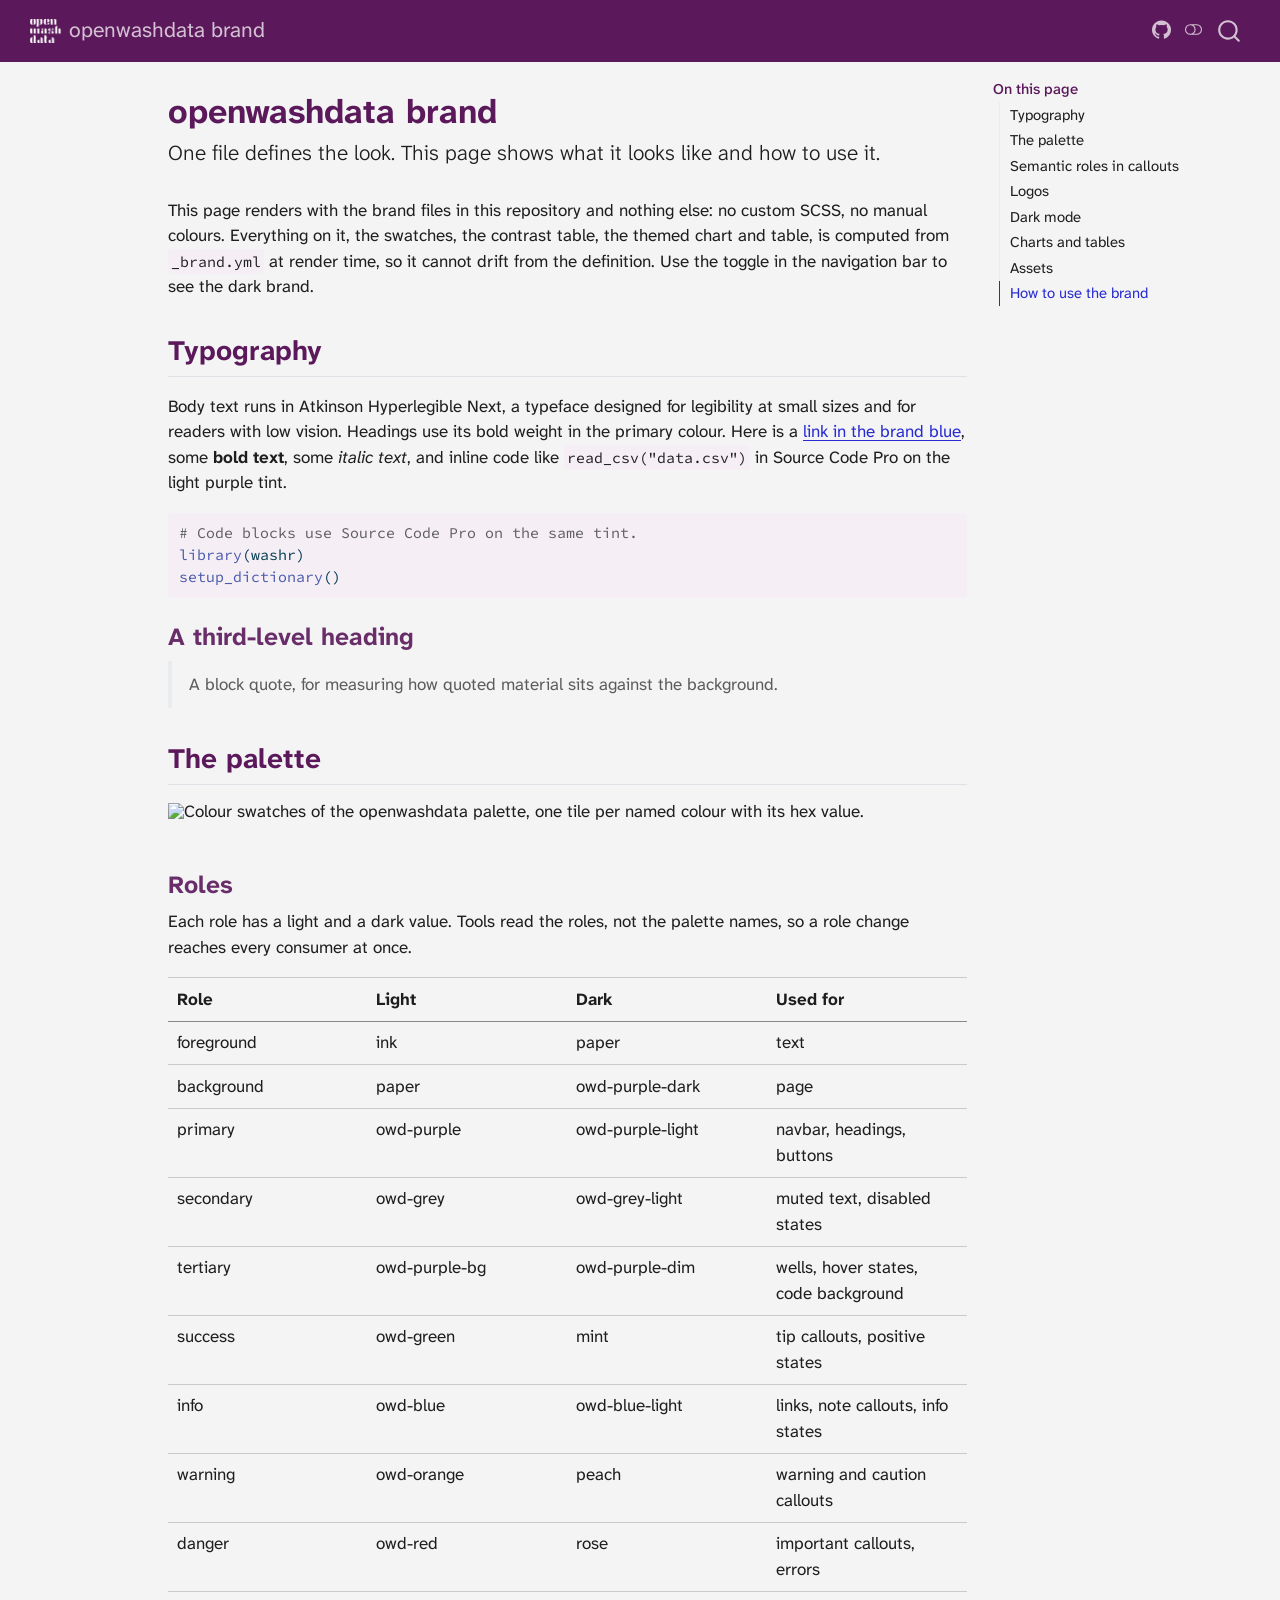
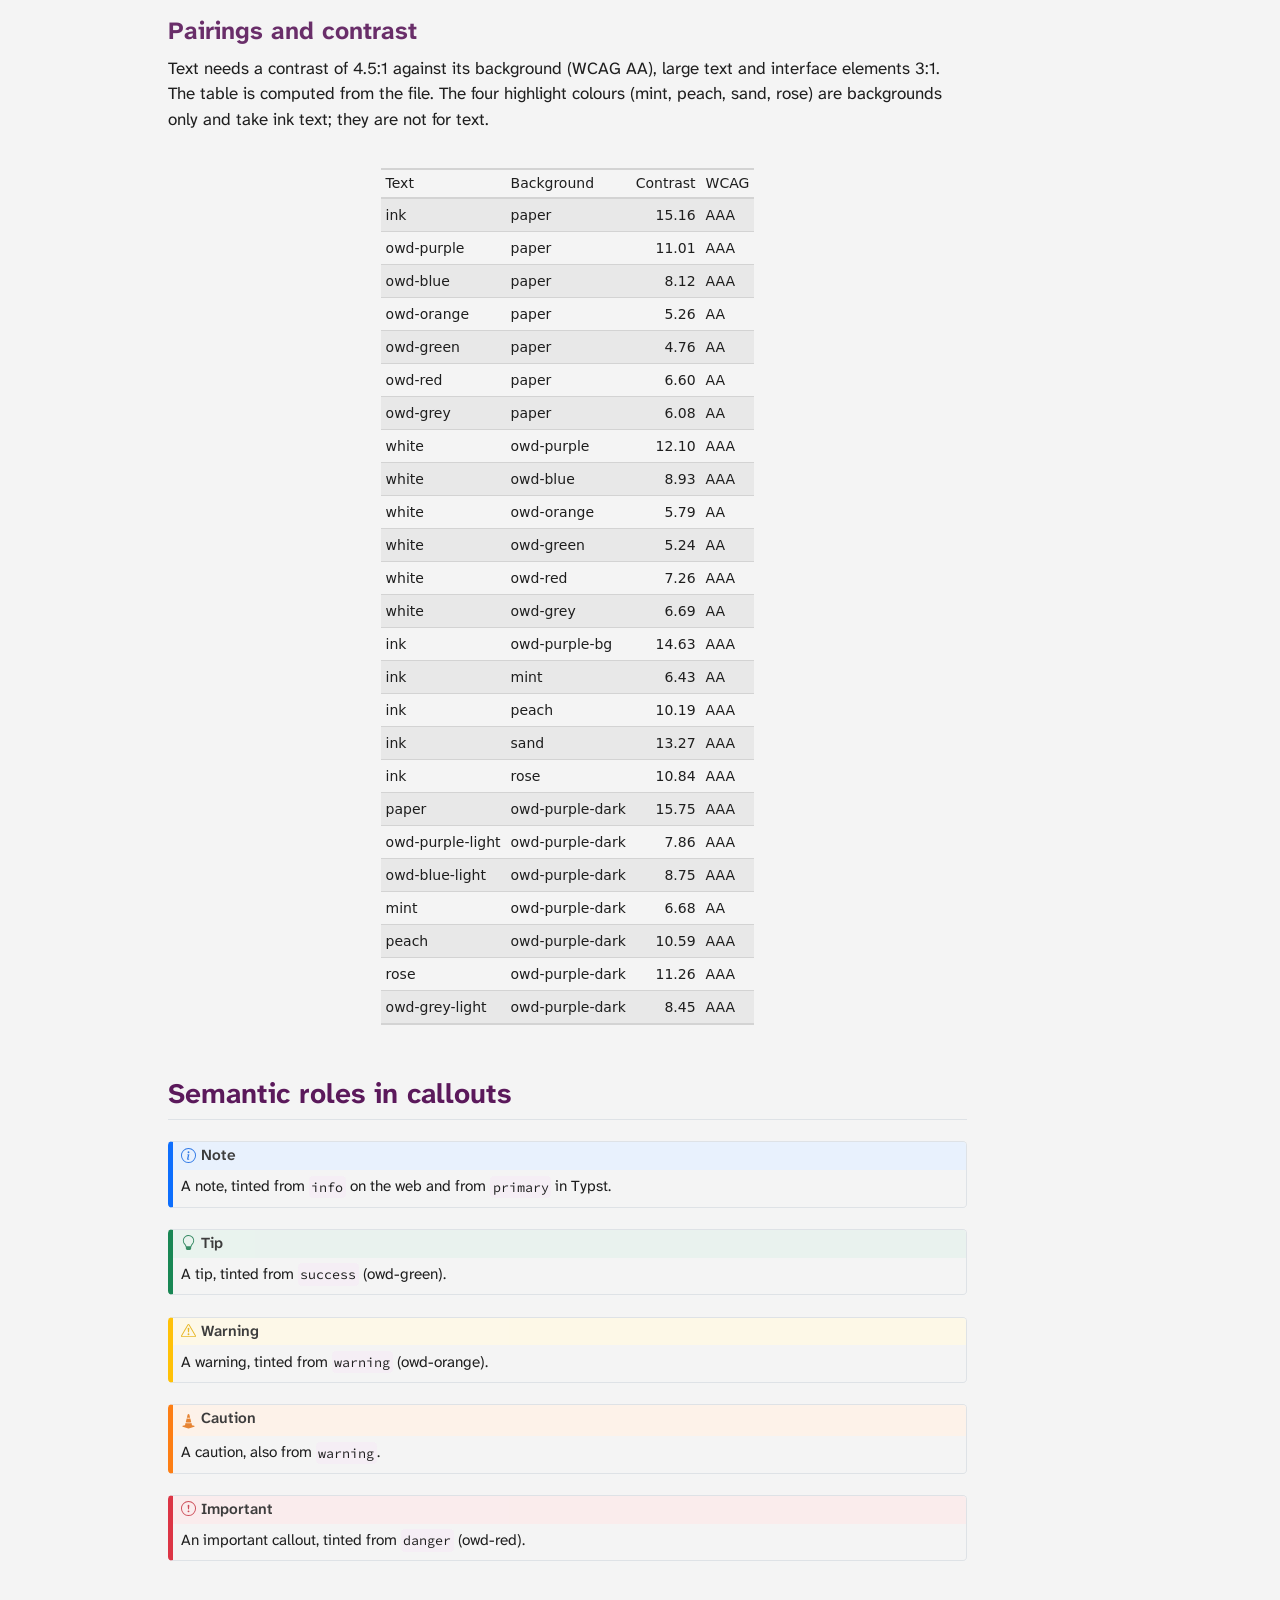
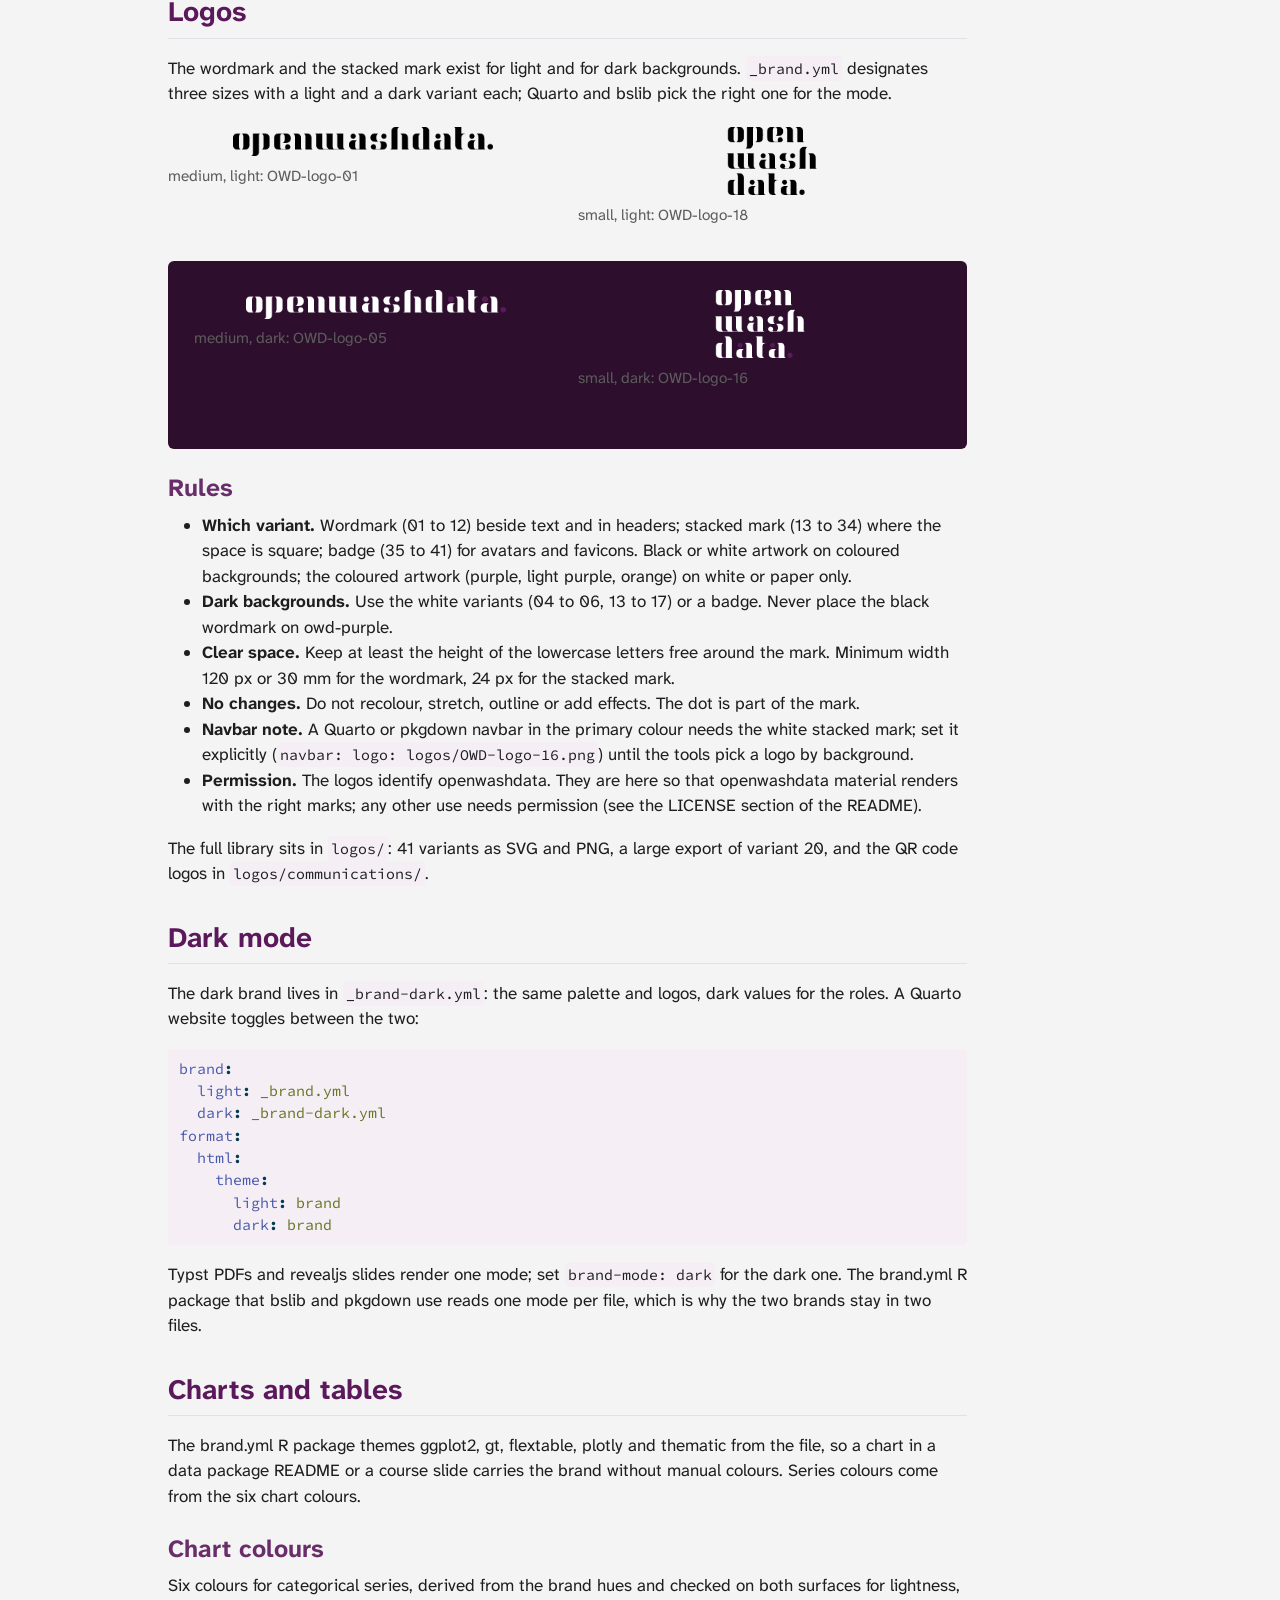
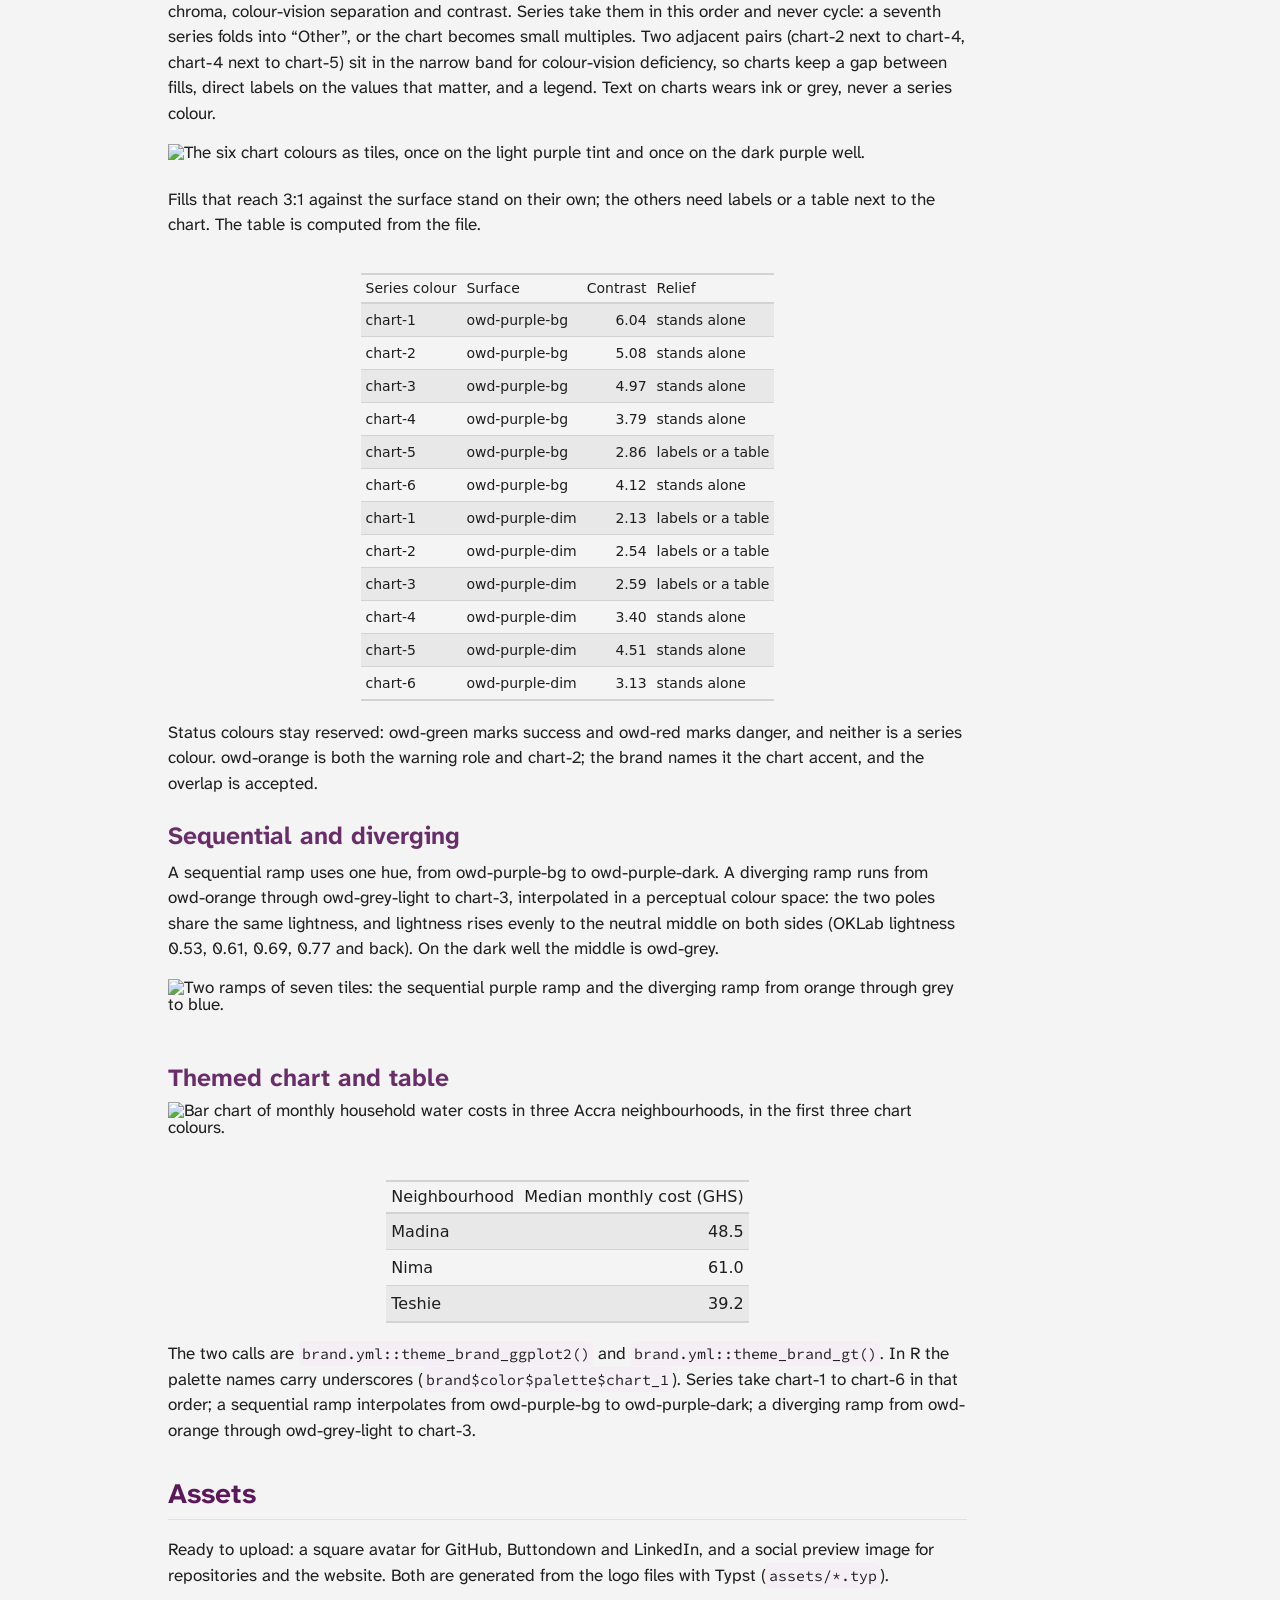
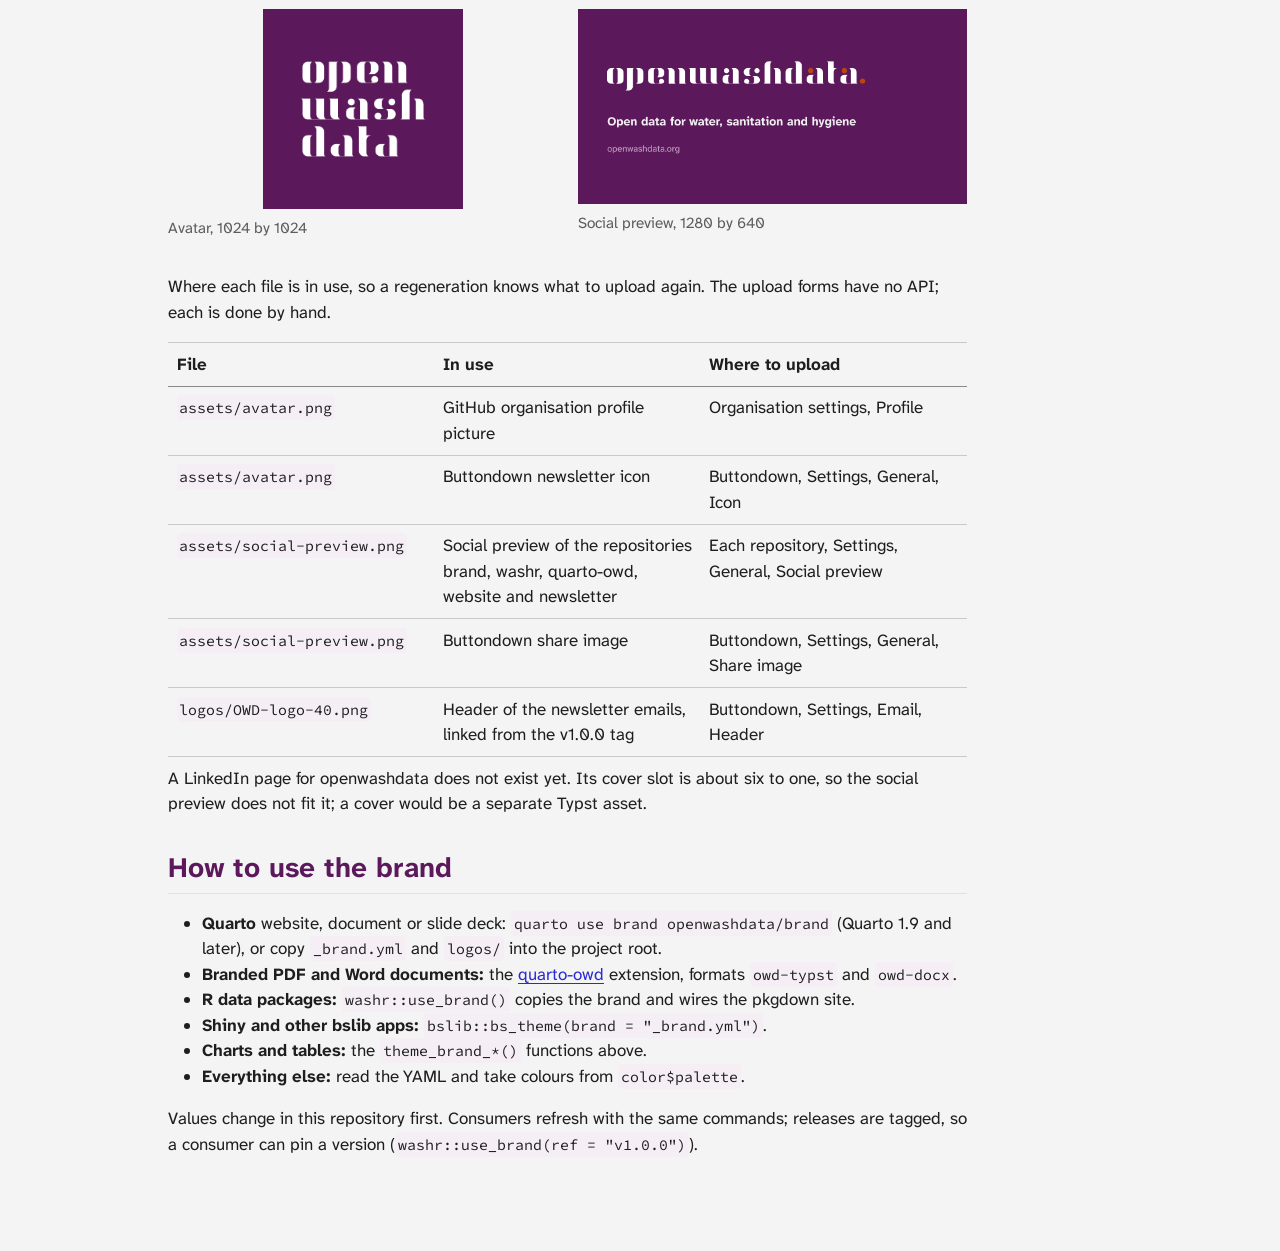
==== commit eb4ce6c2: "Merge pull request #18 from openwashdata/chart-palettes Chart colours: a validated categorical set, " ====
--- a/docs/index.html
+++ b/docs/index.html
@@ -80,9 +80,9 @@
 <link href="site_libs/quarto-html/quarto-syntax-highlighting-394ead12451981d31e5928c23125edf0.css" rel="stylesheet" class="quarto-color-scheme-extra" id="quarto-text-highlighting-styles">
 <script src="site_libs/bootstrap/bootstrap.min.js"></script>
 <link href="site_libs/bootstrap/bootstrap-icons.css" rel="stylesheet">
-<link href="site_libs/bootstrap/bootstrap-7f963e80ce3d0ea025233d1f4114418e.min.css" rel="stylesheet" append-hash="true" class="quarto-color-scheme" id="quarto-bootstrap" data-mode="light">
-<link href="site_libs/bootstrap/bootstrap-dark-93a6fb592f5277370ba0e7a9d670c27c.min.css" rel="stylesheet" append-hash="true" class="quarto-color-scheme quarto-color-alternate" id="quarto-bootstrap" data-mode="dark">
-<link href="site_libs/bootstrap/bootstrap-7f963e80ce3d0ea025233d1f4114418e.min.css" rel="stylesheet" append-hash="true" class="quarto-color-scheme-extra" id="quarto-bootstrap" data-mode="light">
+<link href="site_libs/bootstrap/bootstrap-fa07531bee21f7b086343110c5602508.min.css" rel="stylesheet" append-hash="true" class="quarto-color-scheme" id="quarto-bootstrap" data-mode="light">
+<link href="site_libs/bootstrap/bootstrap-dark-b244c6252cf569ee09c3d0e749187fe2.min.css" rel="stylesheet" append-hash="true" class="quarto-color-scheme quarto-color-alternate" id="quarto-bootstrap" data-mode="dark">
+<link href="site_libs/bootstrap/bootstrap-fa07531bee21f7b086343110c5602508.min.css" rel="stylesheet" append-hash="true" class="quarto-color-scheme-extra" id="quarto-bootstrap" data-mode="light">
 <script id="quarto-search-options" type="application/json">{
   "location": "navbar",
   "copy-button": false,
@@ -460,23 +460,23 @@
 <p>Text needs a contrast of 4.5:1 against its background (WCAG AA), large text and interface elements 3:1. The table is computed from the file. The four highlight colours (mint, peach, sand, rose) are backgrounds only and take ink text; they are not for text.</p>
 <div class="cell">
 <div class="cell-output-display">
-<div id="wvqsibflkz" style="padding-left:0px;padding-right:0px;padding-top:10px;padding-bottom:10px;overflow-x:auto;overflow-y:auto;width:auto;height:auto;">
-<style>#wvqsibflkz table {
+<div id="xrnsbifxuw" style="padding-left:0px;padding-right:0px;padding-top:10px;padding-bottom:10px;overflow-x:auto;overflow-y:auto;width:auto;height:auto;">
+<style>#xrnsbifxuw table {
   font-family: system-ui, 'Segoe UI', Roboto, Helvetica, Arial, sans-serif, 'Apple Color Emoji', 'Segoe UI Emoji', 'Segoe UI Symbol', 'Noto Color Emoji';
   -webkit-font-smoothing: antialiased;
   -moz-osx-font-smoothing: grayscale;
 }
 
-#wvqsibflkz thead, #wvqsibflkz tbody, #wvqsibflkz tfoot, #wvqsibflkz tr, #wvqsibflkz td, #wvqsibflkz th {
+#xrnsbifxuw thead, #xrnsbifxuw tbody, #xrnsbifxuw tfoot, #xrnsbifxuw tr, #xrnsbifxuw td, #xrnsbifxuw th {
   border-style: none;
 }
 
-#wvqsibflkz p {
+#xrnsbifxuw p {
   margin: 0;
   padding: 0;
 }
 
-#wvqsibflkz .gt_table {
+#xrnsbifxuw .gt_table {
   display: table;
   border-collapse: collapse;
   line-height: normal;
@@ -502,12 +502,12 @@
   border-left-color: #D3D3D3;
 }
 
-#wvqsibflkz .gt_caption {
+#xrnsbifxuw .gt_caption {
   padding-top: 4px;
   padding-bottom: 4px;
 }
 
-#wvqsibflkz .gt_title {
+#xrnsbifxuw .gt_title {
   color: #1E1E1E;
   font-size: 125%;
   font-weight: initial;
@@ -519,7 +519,7 @@
   border-bottom-width: 0;
 }
 
-#wvqsibflkz .gt_subtitle {
+#xrnsbifxuw .gt_subtitle {
   color: #1E1E1E;
   font-size: 85%;
   font-weight: initial;
@@ -531,7 +531,7 @@
   border-top-width: 0;
 }
 
-#wvqsibflkz .gt_heading {
+#xrnsbifxuw .gt_heading {
   background-color: #F4F4F4;
   text-align: center;
   border-bottom-color: #F4F4F4;
@@ -543,13 +543,13 @@
   border-right-color: #D3D3D3;
 }
 
-#wvqsibflkz .gt_bottom_border {
+#xrnsbifxuw .gt_bottom_border {
   border-bottom-style: solid;
   border-bottom-width: 2px;
   border-bottom-color: #D3D3D3;
 }
 
-#wvqsibflkz .gt_col_headings {
+#xrnsbifxuw .gt_col_headings {
   border-top-style: solid;
   border-top-width: 2px;
   border-top-color: #D3D3D3;
@@ -564,7 +564,7 @@
   border-right-color: #D3D3D3;
 }
 
-#wvqsibflkz .gt_col_heading {
+#xrnsbifxuw .gt_col_heading {
   color: #1E1E1E;
   background-color: #F4F4F4;
   font-size: 100%;
@@ -584,7 +584,7 @@
   overflow-x: hidden;
 }
 
-#wvqsibflkz .gt_column_spanner_outer {
+#xrnsbifxuw .gt_column_spanner_outer {
   color: #1E1E1E;
   background-color: #F4F4F4;
   font-size: 100%;
@@ -596,15 +596,15 @@
   padding-right: 4px;
 }
 
-#wvqsibflkz .gt_column_spanner_outer:first-child {
+#xrnsbifxuw .gt_column_spanner_outer:first-child {
   padding-left: 0;
 }
 
-#wvqsibflkz .gt_column_spanner_outer:last-child {
+#xrnsbifxuw .gt_column_spanner_outer:last-child {
   padding-right: 0;
 }
 
-#wvqsibflkz .gt_column_spanner {
+#xrnsbifxuw .gt_column_spanner {
   border-bottom-style: solid;
   border-bottom-width: 2px;
   border-bottom-color: #D3D3D3;
@@ -616,11 +616,11 @@
   width: 100%;
 }
 
-#wvqsibflkz .gt_spanner_row {
+#xrnsbifxuw .gt_spanner_row {
   border-bottom-style: hidden;
 }
 
-#wvqsibflkz .gt_group_heading {
+#xrnsbifxuw .gt_group_heading {
   padding-top: 8px;
   padding-bottom: 8px;
   padding-left: 5px;
@@ -646,7 +646,7 @@
   text-align: left;
 }
 
-#wvqsibflkz .gt_empty_group_heading {
+#xrnsbifxuw .gt_empty_group_heading {
   padding: 0.5px;
   color: #1E1E1E;
   background-color: #F4F4F4;
@@ -661,15 +661,15 @@
   vertical-align: middle;
 }
 
-#wvqsibflkz .gt_from_md > :first-child {
+#xrnsbifxuw .gt_from_md > :first-child {
   margin-top: 0;
 }
 
-#wvqsibflkz .gt_from_md > :last-child {
+#xrnsbifxuw .gt_from_md > :last-child {
   margin-bottom: 0;
 }
 
-#wvqsibflkz .gt_row {
+#xrnsbifxuw .gt_row {
   padding-top: 8px;
   padding-bottom: 8px;
   padding-left: 5px;
@@ -688,7 +688,7 @@
   overflow-x: hidden;
 }
 
-#wvqsibflkz .gt_stub {
+#xrnsbifxuw .gt_stub {
   color: #1E1E1E;
   background-color: #F4F4F4;
   font-size: 100%;
@@ -701,7 +701,7 @@
   padding-right: 5px;
 }
 
-#wvqsibflkz .gt_stub_row_group {
+#xrnsbifxuw .gt_stub_row_group {
   color: #1E1E1E;
   background-color: #F4F4F4;
   font-size: 100%;
@@ -715,15 +715,15 @@
   vertical-align: top;
 }
 
-#wvqsibflkz .gt_row_group_first td {
+#xrnsbifxuw .gt_row_group_first td {
   border-top-width: 2px;
 }
 
-#wvqsibflkz .gt_row_group_first th {
+#xrnsbifxuw .gt_row_group_first th {
   border-top-width: 2px;
 }
 
-#wvqsibflkz .gt_summary_row {
+#xrnsbifxuw .gt_summary_row {
   color: #1E1E1E;
   background-color: #F4F4F4;
   text-transform: inherit;
@@ -733,16 +733,16 @@
   padding-right: 5px;
 }
 
-#wvqsibflkz .gt_first_summary_row {
+#xrnsbifxuw .gt_first_summary_row {
   border-top-style: solid;
   border-top-color: #D3D3D3;
 }
 
-#wvqsibflkz .gt_first_summary_row.thick {
+#xrnsbifxuw .gt_first_summary_row.thick {
   border-top-width: 2px;
 }
 
-#wvqsibflkz .gt_last_summary_row {
+#xrnsbifxuw .gt_last_summary_row {
   padding-top: 8px;
   padding-bottom: 8px;
   padding-left: 5px;
@@ -752,7 +752,7 @@
   border-bottom-color: #D3D3D3;
 }
 
-#wvqsibflkz .gt_grand_summary_row {
+#xrnsbifxuw .gt_grand_summary_row {
   color: #1E1E1E;
   background-color: #F4F4F4;
   text-transform: inherit;
@@ -762,7 +762,7 @@
   padding-right: 5px;
 }
 
-#wvqsibflkz .gt_first_grand_summary_row {
+#xrnsbifxuw .gt_first_grand_summary_row {
   padding-top: 8px;
   padding-bottom: 8px;
   padding-left: 5px;
@@ -772,7 +772,7 @@
   border-top-color: #D3D3D3;
 }
 
-#wvqsibflkz .gt_last_grand_summary_row_top {
+#xrnsbifxuw .gt_last_grand_summary_row_top {
   padding-top: 8px;
   padding-bottom: 8px;
   padding-left: 5px;
@@ -782,11 +782,11 @@
   border-bottom-color: #D3D3D3;
 }
 
-#wvqsibflkz .gt_striped {
+#xrnsbifxuw .gt_striped {
   background-color: rgba(128, 128, 128, 0.05);
 }
 
-#wvqsibflkz .gt_table_body {
+#xrnsbifxuw .gt_table_body {
   border-top-style: solid;
   border-top-width: 2px;
   border-top-color: #D3D3D3;
@@ -795,7 +795,7 @@
   border-bottom-color: #D3D3D3;
 }
 
-#wvqsibflkz .gt_footnotes {
+#xrnsbifxuw .gt_footnotes {
   color: #1E1E1E;
   background-color: #F4F4F4;
   border-bottom-style: none;
@@ -809,7 +809,7 @@
   border-right-color: #D3D3D3;
 }
 
-#wvqsibflkz .gt_footnote {
+#xrnsbifxuw .gt_footnote {
   margin: 0px;
   font-size: 90%;
   padding-top: 4px;
@@ -818,7 +818,7 @@
   padding-right: 5px;
 }
 
-#wvqsibflkz .gt_sourcenotes {
+#xrnsbifxuw .gt_sourcenotes {
   color: #1E1E1E;
   background-color: #F4F4F4;
   border-bottom-style: none;
@@ -832,7 +832,7 @@
   border-right-color: #D3D3D3;
 }
 
-#wvqsibflkz .gt_sourcenote {
+#xrnsbifxuw .gt_sourcenote {
   font-size: 90%;
   padding-top: 4px;
   padding-bottom: 4px;
@@ -840,72 +840,72 @@
   padding-right: 5px;
 }
 
-#wvqsibflkz .gt_left {
+#xrnsbifxuw .gt_left {
   text-align: left;
 }
 
-#wvqsibflkz .gt_center {
+#xrnsbifxuw .gt_center {
   text-align: center;
 }
 
-#wvqsibflkz .gt_right {
+#xrnsbifxuw .gt_right {
   text-align: right;
   font-variant-numeric: tabular-nums;
 }
 
-#wvqsibflkz .gt_font_normal {
+#xrnsbifxuw .gt_font_normal {
   font-weight: normal;
 }
 
-#wvqsibflkz .gt_font_bold {
+#xrnsbifxuw .gt_font_bold {
   font-weight: bold;
 }
 
-#wvqsibflkz .gt_font_italic {
+#xrnsbifxuw .gt_font_italic {
   font-style: italic;
 }
 
-#wvqsibflkz .gt_super {
+#xrnsbifxuw .gt_super {
   font-size: 65%;
 }
 
-#wvqsibflkz .gt_footnote_marks {
+#xrnsbifxuw .gt_footnote_marks {
   font-size: 75%;
   vertical-align: 0.4em;
   position: initial;
 }
 
-#wvqsibflkz .gt_asterisk {
+#xrnsbifxuw .gt_asterisk {
   font-size: 100%;
   vertical-align: 0;
 }
 
-#wvqsibflkz .gt_indent_1 {
+#xrnsbifxuw .gt_indent_1 {
   text-indent: 5px;
 }
 
-#wvqsibflkz .gt_indent_2 {
+#xrnsbifxuw .gt_indent_2 {
   text-indent: 10px;
 }
 
-#wvqsibflkz .gt_indent_3 {
+#xrnsbifxuw .gt_indent_3 {
   text-indent: 15px;
 }
 
-#wvqsibflkz .gt_indent_4 {
+#xrnsbifxuw .gt_indent_4 {
   text-indent: 20px;
 }
 
-#wvqsibflkz .gt_indent_5 {
+#xrnsbifxuw .gt_indent_5 {
   text-indent: 25px;
 }
 
-#wvqsibflkz .katex-display {
+#xrnsbifxuw .katex-display {
   display: inline-flex !important;
   margin-bottom: 0.75em !important;
 }
 
-#wvqsibflkz div.Reactable > div.rt-table > div.rt-thead > div.rt-tr.rt-tr-group-header > div.rt-th-group:after {
+#xrnsbifxuw div.Reactable > div.rt-table > div.rt-thead > div.rt-tr.rt-tr-group-header > div.rt-th-group:after {
   height: 0px !important;
 }
 </style>
@@ -1219,42 +1219,46 @@
 </section>
 <section id="charts-and-tables" class="level2">
 <h2 class="anchored" data-anchor-id="charts-and-tables">Charts and tables</h2>
-<p>The brand.yml R package themes ggplot2, gt, flextable, plotly and thematic from the file, so a chart in a data package README or a course slide carries the brand without manual colours.</p>
+<p>The brand.yml R package themes ggplot2, gt, flextable, plotly and thematic from the file, so a chart in a data package README or a course slide carries the brand without manual colours. Series colours come from the six chart colours.</p>
+<section id="chart-colours" class="level3">
+<h3 class="anchored" data-anchor-id="chart-colours">Chart colours</h3>
+<p>Six colours for categorical series, derived from the brand hues and checked on both surfaces for lightness, chroma, colour-vision separation and contrast. Series take them in this order and never cycle: a seventh series folds into “Other”, or the chart becomes small multiples. Two adjacent pairs (chart-2 next to chart-4, chart-4 next to chart-5) sit in the narrow band for colour-vision deficiency, so charts keep a gap between fills, direct labels on the values that matter, and a legend. Text on charts wears ink or grey, never a series colour.</p>
 <div class="cell">
 <div class="cell-output-display">
 <div>
 <figure class="figure">
-<p><img src="index_files/figure-html/unnamed-chunk-3-1.png" class="img-fluid figure-img" alt="Bar chart of monthly household water costs in three Accra neighbourhoods, in brand colours." width="768"></p>
+<p><img src="index_files/figure-html/unnamed-chunk-3-1.png" class="img-fluid figure-img" alt="The six chart colours as tiles, once on the light purple tint and once on the dark purple well." width="864"></p>
 </figure>
 </div>
 </div>
 </div>
+<p>Fills that reach 3:1 against the surface stand on their own; the others need labels or a table next to the chart. The table is computed from the file.</p>
 <div class="cell">
 <div class="cell-output-display">
-<div id="ratqdlwvdn" style="padding-left:0px;padding-right:0px;padding-top:10px;padding-bottom:10px;overflow-x:auto;overflow-y:auto;width:auto;height:auto;">
-<style>#ratqdlwvdn table {
+<div id="ljjwigcobp" style="padding-left:0px;padding-right:0px;padding-top:10px;padding-bottom:10px;overflow-x:auto;overflow-y:auto;width:auto;height:auto;">
+<style>#ljjwigcobp table {
   font-family: system-ui, 'Segoe UI', Roboto, Helvetica, Arial, sans-serif, 'Apple Color Emoji', 'Segoe UI Emoji', 'Segoe UI Symbol', 'Noto Color Emoji';
   -webkit-font-smoothing: antialiased;
   -moz-osx-font-smoothing: grayscale;
 }
 
-#ratqdlwvdn thead, #ratqdlwvdn tbody, #ratqdlwvdn tfoot, #ratqdlwvdn tr, #ratqdlwvdn td, #ratqdlwvdn th {
+#ljjwigcobp thead, #ljjwigcobp tbody, #ljjwigcobp tfoot, #ljjwigcobp tr, #ljjwigcobp td, #ljjwigcobp th {
   border-style: none;
 }
 
-#ratqdlwvdn p {
+#ljjwigcobp p {
   margin: 0;
   padding: 0;
 }
 
-#ratqdlwvdn .gt_table {
+#ljjwigcobp .gt_table {
   display: table;
   border-collapse: collapse;
   line-height: normal;
   margin-left: auto;
   margin-right: auto;
   color: #1E1E1E;
-  font-size: 16px;
+  font-size: 14px;
   font-weight: normal;
   font-style: normal;
   background-color: #F4F4F4;
@@ -1273,12 +1277,12 @@
   border-left-color: #D3D3D3;
 }
 
-#ratqdlwvdn .gt_caption {
+#ljjwigcobp .gt_caption {
   padding-top: 4px;
   padding-bottom: 4px;
 }
 
-#ratqdlwvdn .gt_title {
+#ljjwigcobp .gt_title {
   color: #1E1E1E;
   font-size: 125%;
   font-weight: initial;
@@ -1290,7 +1294,7 @@
   border-bottom-width: 0;
 }
 
-#ratqdlwvdn .gt_subtitle {
+#ljjwigcobp .gt_subtitle {
   color: #1E1E1E;
   font-size: 85%;
   font-weight: initial;
@@ -1302,7 +1306,7 @@
   border-top-width: 0;
 }
 
-#ratqdlwvdn .gt_heading {
+#ljjwigcobp .gt_heading {
   background-color: #F4F4F4;
   text-align: center;
   border-bottom-color: #F4F4F4;
@@ -1314,13 +1318,13 @@
   border-right-color: #D3D3D3;
 }
 
-#ratqdlwvdn .gt_bottom_border {
+#ljjwigcobp .gt_bottom_border {
   border-bottom-style: solid;
   border-bottom-width: 2px;
   border-bottom-color: #D3D3D3;
 }
 
-#ratqdlwvdn .gt_col_headings {
+#ljjwigcobp .gt_col_headings {
   border-top-style: solid;
   border-top-width: 2px;
   border-top-color: #D3D3D3;
@@ -1335,7 +1339,7 @@
   border-right-color: #D3D3D3;
 }
 
-#ratqdlwvdn .gt_col_heading {
+#ljjwigcobp .gt_col_heading {
   color: #1E1E1E;
   background-color: #F4F4F4;
   font-size: 100%;
@@ -1355,7 +1359,7 @@
   overflow-x: hidden;
 }
 
-#ratqdlwvdn .gt_column_spanner_outer {
+#ljjwigcobp .gt_column_spanner_outer {
   color: #1E1E1E;
   background-color: #F4F4F4;
   font-size: 100%;
@@ -1367,15 +1371,15 @@
   padding-right: 4px;
 }
 
-#ratqdlwvdn .gt_column_spanner_outer:first-child {
+#ljjwigcobp .gt_column_spanner_outer:first-child {
   padding-left: 0;
 }
 
-#ratqdlwvdn .gt_column_spanner_outer:last-child {
+#ljjwigcobp .gt_column_spanner_outer:last-child {
   padding-right: 0;
 }
 
-#ratqdlwvdn .gt_column_spanner {
+#ljjwigcobp .gt_column_spanner {
   border-bottom-style: solid;
   border-bottom-width: 2px;
   border-bottom-color: #D3D3D3;
@@ -1387,11 +1391,11 @@
   width: 100%;
 }
 
-#ratqdlwvdn .gt_spanner_row {
+#ljjwigcobp .gt_spanner_row {
   border-bottom-style: hidden;
 }
 
-#ratqdlwvdn .gt_group_heading {
+#ljjwigcobp .gt_group_heading {
   padding-top: 8px;
   padding-bottom: 8px;
   padding-left: 5px;
@@ -1417,7 +1421,7 @@
   text-align: left;
 }
 
-#ratqdlwvdn .gt_empty_group_heading {
+#ljjwigcobp .gt_empty_group_heading {
   padding: 0.5px;
   color: #1E1E1E;
   background-color: #F4F4F4;
@@ -1432,15 +1436,15 @@
   vertical-align: middle;
 }
 
-#ratqdlwvdn .gt_from_md > :first-child {
+#ljjwigcobp .gt_from_md > :first-child {
   margin-top: 0;
 }
 
-#ratqdlwvdn .gt_from_md > :last-child {
+#ljjwigcobp .gt_from_md > :last-child {
   margin-bottom: 0;
 }
 
-#ratqdlwvdn .gt_row {
+#ljjwigcobp .gt_row {
   padding-top: 8px;
   padding-bottom: 8px;
   padding-left: 5px;
@@ -1459,7 +1463,7 @@
   overflow-x: hidden;
 }
 
-#ratqdlwvdn .gt_stub {
+#ljjwigcobp .gt_stub {
   color: #1E1E1E;
   background-color: #F4F4F4;
   font-size: 100%;
@@ -1472,7 +1476,7 @@
   padding-right: 5px;
 }
 
-#ratqdlwvdn .gt_stub_row_group {
+#ljjwigcobp .gt_stub_row_group {
   color: #1E1E1E;
   background-color: #F4F4F4;
   font-size: 100%;
@@ -1486,15 +1490,15 @@
   vertical-align: top;
 }
 
-#ratqdlwvdn .gt_row_group_first td {
+#ljjwigcobp .gt_row_group_first td {
   border-top-width: 2px;
 }
 
-#ratqdlwvdn .gt_row_group_first th {
+#ljjwigcobp .gt_row_group_first th {
   border-top-width: 2px;
 }
 
-#ratqdlwvdn .gt_summary_row {
+#ljjwigcobp .gt_summary_row {
   color: #1E1E1E;
   background-color: #F4F4F4;
   text-transform: inherit;
@@ -1504,16 +1508,16 @@
   padding-right: 5px;
 }
 
-#ratqdlwvdn .gt_first_summary_row {
+#ljjwigcobp .gt_first_summary_row {
   border-top-style: solid;
   border-top-color: #D3D3D3;
 }
 
-#ratqdlwvdn .gt_first_summary_row.thick {
+#ljjwigcobp .gt_first_summary_row.thick {
   border-top-width: 2px;
 }
 
-#ratqdlwvdn .gt_last_summary_row {
+#ljjwigcobp .gt_last_summary_row {
   padding-top: 8px;
   padding-bottom: 8px;
   padding-left: 5px;
@@ -1523,7 +1527,7 @@
   border-bottom-color: #D3D3D3;
 }
 
-#ratqdlwvdn .gt_grand_summary_row {
+#ljjwigcobp .gt_grand_summary_row {
   color: #1E1E1E;
   background-color: #F4F4F4;
   text-transform: inherit;
@@ -1533,7 +1537,7 @@
   padding-right: 5px;
 }
 
-#ratqdlwvdn .gt_first_grand_summary_row {
+#ljjwigcobp .gt_first_grand_summary_row {
   padding-top: 8px;
   padding-bottom: 8px;
   padding-left: 5px;
@@ -1543,7 +1547,7 @@
   border-top-color: #D3D3D3;
 }
 
-#ratqdlwvdn .gt_last_grand_summary_row_top {
+#ljjwigcobp .gt_last_grand_summary_row_top {
   padding-top: 8px;
   padding-bottom: 8px;
   padding-left: 5px;
@@ -1553,11 +1557,11 @@
   border-bottom-color: #D3D3D3;
 }
 
-#ratqdlwvdn .gt_striped {
+#ljjwigcobp .gt_striped {
   background-color: rgba(128, 128, 128, 0.05);
 }
 
-#ratqdlwvdn .gt_table_body {
+#ljjwigcobp .gt_table_body {
   border-top-style: solid;
   border-top-width: 2px;
   border-top-color: #D3D3D3;
@@ -1566,7 +1570,7 @@
   border-bottom-color: #D3D3D3;
 }
 
-#ratqdlwvdn .gt_footnotes {
+#ljjwigcobp .gt_footnotes {
   color: #1E1E1E;
   background-color: #F4F4F4;
   border-bottom-style: none;
@@ -1580,7 +1584,7 @@
   border-right-color: #D3D3D3;
 }
 
-#ratqdlwvdn .gt_footnote {
+#ljjwigcobp .gt_footnote {
   margin: 0px;
   font-size: 90%;
   padding-top: 4px;
@@ -1589,7 +1593,7 @@
   padding-right: 5px;
 }
 
-#ratqdlwvdn .gt_sourcenotes {
+#ljjwigcobp .gt_sourcenotes {
   color: #1E1E1E;
   background-color: #F4F4F4;
   border-bottom-style: none;
@@ -1603,7 +1607,7 @@
   border-right-color: #D3D3D3;
 }
 
-#ratqdlwvdn .gt_sourcenote {
+#ljjwigcobp .gt_sourcenote {
   font-size: 90%;
   padding-top: 4px;
   padding-bottom: 4px;
@@ -1611,72 +1615,638 @@
   padding-right: 5px;
 }
 
-#ratqdlwvdn .gt_left {
+#ljjwigcobp .gt_left {
   text-align: left;
 }
 
-#ratqdlwvdn .gt_center {
+#ljjwigcobp .gt_center {
   text-align: center;
 }
 
-#ratqdlwvdn .gt_right {
+#ljjwigcobp .gt_right {
   text-align: right;
   font-variant-numeric: tabular-nums;
 }
 
-#ratqdlwvdn .gt_font_normal {
+#ljjwigcobp .gt_font_normal {
   font-weight: normal;
 }
 
-#ratqdlwvdn .gt_font_bold {
+#ljjwigcobp .gt_font_bold {
   font-weight: bold;
 }
 
-#ratqdlwvdn .gt_font_italic {
+#ljjwigcobp .gt_font_italic {
   font-style: italic;
 }
 
-#ratqdlwvdn .gt_super {
+#ljjwigcobp .gt_super {
   font-size: 65%;
 }
 
-#ratqdlwvdn .gt_footnote_marks {
+#ljjwigcobp .gt_footnote_marks {
   font-size: 75%;
   vertical-align: 0.4em;
   position: initial;
 }
 
-#ratqdlwvdn .gt_asterisk {
+#ljjwigcobp .gt_asterisk {
   font-size: 100%;
   vertical-align: 0;
 }
 
-#ratqdlwvdn .gt_indent_1 {
+#ljjwigcobp .gt_indent_1 {
   text-indent: 5px;
 }
 
-#ratqdlwvdn .gt_indent_2 {
+#ljjwigcobp .gt_indent_2 {
   text-indent: 10px;
 }
 
-#ratqdlwvdn .gt_indent_3 {
+#ljjwigcobp .gt_indent_3 {
   text-indent: 15px;
 }
 
-#ratqdlwvdn .gt_indent_4 {
+#ljjwigcobp .gt_indent_4 {
   text-indent: 20px;
 }
 
-#ratqdlwvdn .gt_indent_5 {
+#ljjwigcobp .gt_indent_5 {
   text-indent: 25px;
 }
 
-#ratqdlwvdn .katex-display {
+#ljjwigcobp .katex-display {
   display: inline-flex !important;
   margin-bottom: 0.75em !important;
 }
 
-#ratqdlwvdn div.Reactable > div.rt-table > div.rt-thead > div.rt-tr.rt-tr-group-header > div.rt-th-group:after {
+#ljjwigcobp div.Reactable > div.rt-table > div.rt-thead > div.rt-tr.rt-tr-group-header > div.rt-th-group:after {
+  height: 0px !important;
+}
+</style>
+
+<table class="gt_table caption-top table table-sm table-striped small" data-quarto-bootstrap="false">
+<thead>
+<tr class="gt_col_headings header">
+<th id="fill" class="gt_col_heading gt_columns_bottom_border gt_left" data-quarto-table-cell-role="th" scope="col">Series colour</th>
+<th id="on" class="gt_col_heading gt_columns_bottom_border gt_left" data-quarto-table-cell-role="th" scope="col">Surface</th>
+<th id="ratio" class="gt_col_heading gt_columns_bottom_border gt_right" data-quarto-table-cell-role="th" scope="col">Contrast</th>
+<th id="verdict" class="gt_col_heading gt_columns_bottom_border gt_left" data-quarto-table-cell-role="th" scope="col">Relief</th>
+</tr>
+</thead>
+<tbody class="gt_table_body">
+<tr class="odd">
+<td class="gt_row gt_left" headers="fill">chart-1</td>
+<td class="gt_row gt_left" headers="on">owd-purple-bg</td>
+<td class="gt_row gt_right" headers="ratio">6.04</td>
+<td class="gt_row gt_left" headers="verdict">stands alone</td>
+</tr>
+<tr class="even">
+<td class="gt_row gt_left" headers="fill">chart-2</td>
+<td class="gt_row gt_left" headers="on">owd-purple-bg</td>
+<td class="gt_row gt_right" headers="ratio">5.08</td>
+<td class="gt_row gt_left" headers="verdict">stands alone</td>
+</tr>
+<tr class="odd">
+<td class="gt_row gt_left" headers="fill">chart-3</td>
+<td class="gt_row gt_left" headers="on">owd-purple-bg</td>
+<td class="gt_row gt_right" headers="ratio">4.97</td>
+<td class="gt_row gt_left" headers="verdict">stands alone</td>
+</tr>
+<tr class="even">
+<td class="gt_row gt_left" headers="fill">chart-4</td>
+<td class="gt_row gt_left" headers="on">owd-purple-bg</td>
+<td class="gt_row gt_right" headers="ratio">3.79</td>
+<td class="gt_row gt_left" headers="verdict">stands alone</td>
+</tr>
+<tr class="odd">
+<td class="gt_row gt_left" headers="fill">chart-5</td>
+<td class="gt_row gt_left" headers="on">owd-purple-bg</td>
+<td class="gt_row gt_right" headers="ratio">2.86</td>
+<td class="gt_row gt_left" headers="verdict">labels or a table</td>
+</tr>
+<tr class="even">
+<td class="gt_row gt_left" headers="fill">chart-6</td>
+<td class="gt_row gt_left" headers="on">owd-purple-bg</td>
+<td class="gt_row gt_right" headers="ratio">4.12</td>
+<td class="gt_row gt_left" headers="verdict">stands alone</td>
+</tr>
+<tr class="odd">
+<td class="gt_row gt_left" headers="fill">chart-1</td>
+<td class="gt_row gt_left" headers="on">owd-purple-dim</td>
+<td class="gt_row gt_right" headers="ratio">2.13</td>
+<td class="gt_row gt_left" headers="verdict">labels or a table</td>
+</tr>
+<tr class="even">
+<td class="gt_row gt_left" headers="fill">chart-2</td>
+<td class="gt_row gt_left" headers="on">owd-purple-dim</td>
+<td class="gt_row gt_right" headers="ratio">2.54</td>
+<td class="gt_row gt_left" headers="verdict">labels or a table</td>
+</tr>
+<tr class="odd">
+<td class="gt_row gt_left" headers="fill">chart-3</td>
+<td class="gt_row gt_left" headers="on">owd-purple-dim</td>
+<td class="gt_row gt_right" headers="ratio">2.59</td>
+<td class="gt_row gt_left" headers="verdict">labels or a table</td>
+</tr>
+<tr class="even">
+<td class="gt_row gt_left" headers="fill">chart-4</td>
+<td class="gt_row gt_left" headers="on">owd-purple-dim</td>
+<td class="gt_row gt_right" headers="ratio">3.40</td>
+<td class="gt_row gt_left" headers="verdict">stands alone</td>
+</tr>
+<tr class="odd">
+<td class="gt_row gt_left" headers="fill">chart-5</td>
+<td class="gt_row gt_left" headers="on">owd-purple-dim</td>
+<td class="gt_row gt_right" headers="ratio">4.51</td>
+<td class="gt_row gt_left" headers="verdict">stands alone</td>
+</tr>
+<tr class="even">
+<td class="gt_row gt_left" headers="fill">chart-6</td>
+<td class="gt_row gt_left" headers="on">owd-purple-dim</td>
+<td class="gt_row gt_right" headers="ratio">3.13</td>
+<td class="gt_row gt_left" headers="verdict">stands alone</td>
+</tr>
+</tbody>
+</table>
+
+</div>
+</div>
+</div>
+<p>Status colours stay reserved: owd-green marks success and owd-red marks danger, and neither is a series colour. owd-orange is both the warning role and chart-2; the brand names it the chart accent, and the overlap is accepted.</p>
+</section>
+<section id="sequential-and-diverging" class="level3">
+<h3 class="anchored" data-anchor-id="sequential-and-diverging">Sequential and diverging</h3>
+<p>A sequential ramp uses one hue, from owd-purple-bg to owd-purple-dark. A diverging ramp runs from owd-orange through owd-grey-light to chart-3, interpolated in a perceptual colour space: the two poles share the same lightness, and lightness rises evenly to the neutral middle on both sides (OKLab lightness 0.53, 0.61, 0.69, 0.77 and back). On the dark well the middle is owd-grey.</p>
+<div class="cell">
+<div class="cell-output-display">
+<div>
+<figure class="figure">
+<p><img src="index_files/figure-html/unnamed-chunk-5-1.png" class="img-fluid figure-img" alt="Two ramps of seven tiles: the sequential purple ramp and the diverging ramp from orange through grey to blue." width="864"></p>
+</figure>
+</div>
+</div>
+</div>
+</section>
+<section id="themed-chart-and-table" class="level3">
+<h3 class="anchored" data-anchor-id="themed-chart-and-table">Themed chart and table</h3>
+<div class="cell">
+<div class="cell-output-display">
+<div>
+<figure class="figure">
+<p><img src="index_files/figure-html/unnamed-chunk-6-1.png" class="img-fluid figure-img" alt="Bar chart of monthly household water costs in three Accra neighbourhoods, in the first three chart colours." width="768"></p>
+</figure>
+</div>
+</div>
+</div>
+<div class="cell">
+<div class="cell-output-display">
+<div id="imnohldcrj" style="padding-left:0px;padding-right:0px;padding-top:10px;padding-bottom:10px;overflow-x:auto;overflow-y:auto;width:auto;height:auto;">
+<style>#imnohldcrj table {
+  font-family: system-ui, 'Segoe UI', Roboto, Helvetica, Arial, sans-serif, 'Apple Color Emoji', 'Segoe UI Emoji', 'Segoe UI Symbol', 'Noto Color Emoji';
+  -webkit-font-smoothing: antialiased;
+  -moz-osx-font-smoothing: grayscale;
+}
+
+#imnohldcrj thead, #imnohldcrj tbody, #imnohldcrj tfoot, #imnohldcrj tr, #imnohldcrj td, #imnohldcrj th {
+  border-style: none;
+}
+
+#imnohldcrj p {
+  margin: 0;
+  padding: 0;
+}
+
+#imnohldcrj .gt_table {
+  display: table;
+  border-collapse: collapse;
+  line-height: normal;
+  margin-left: auto;
+  margin-right: auto;
+  color: #1E1E1E;
+  font-size: 16px;
+  font-weight: normal;
+  font-style: normal;
+  background-color: #F4F4F4;
+  width: auto;
+  border-top-style: solid;
+  border-top-width: 2px;
+  border-top-color: #A8A8A8;
+  border-right-style: none;
+  border-right-width: 2px;
+  border-right-color: #D3D3D3;
+  border-bottom-style: solid;
+  border-bottom-width: 2px;
+  border-bottom-color: #A8A8A8;
+  border-left-style: none;
+  border-left-width: 2px;
+  border-left-color: #D3D3D3;
+}
+
+#imnohldcrj .gt_caption {
+  padding-top: 4px;
+  padding-bottom: 4px;
+}
+
+#imnohldcrj .gt_title {
+  color: #1E1E1E;
+  font-size: 125%;
+  font-weight: initial;
+  padding-top: 4px;
+  padding-bottom: 4px;
+  padding-left: 5px;
+  padding-right: 5px;
+  border-bottom-color: #F4F4F4;
+  border-bottom-width: 0;
+}
+
+#imnohldcrj .gt_subtitle {
+  color: #1E1E1E;
+  font-size: 85%;
+  font-weight: initial;
+  padding-top: 3px;
+  padding-bottom: 5px;
+  padding-left: 5px;
+  padding-right: 5px;
+  border-top-color: #F4F4F4;
+  border-top-width: 0;
+}
+
+#imnohldcrj .gt_heading {
+  background-color: #F4F4F4;
+  text-align: center;
+  border-bottom-color: #F4F4F4;
+  border-left-style: none;
+  border-left-width: 1px;
+  border-left-color: #D3D3D3;
+  border-right-style: none;
+  border-right-width: 1px;
+  border-right-color: #D3D3D3;
+}
+
+#imnohldcrj .gt_bottom_border {
+  border-bottom-style: solid;
+  border-bottom-width: 2px;
+  border-bottom-color: #D3D3D3;
+}
+
+#imnohldcrj .gt_col_headings {
+  border-top-style: solid;
+  border-top-width: 2px;
+  border-top-color: #D3D3D3;
+  border-bottom-style: solid;
+  border-bottom-width: 2px;
+  border-bottom-color: #D3D3D3;
+  border-left-style: none;
+  border-left-width: 1px;
+  border-left-color: #D3D3D3;
+  border-right-style: none;
+  border-right-width: 1px;
+  border-right-color: #D3D3D3;
+}
+
+#imnohldcrj .gt_col_heading {
+  color: #1E1E1E;
+  background-color: #F4F4F4;
+  font-size: 100%;
+  font-weight: normal;
+  text-transform: inherit;
+  border-left-style: none;
+  border-left-width: 1px;
+  border-left-color: #D3D3D3;
+  border-right-style: none;
+  border-right-width: 1px;
+  border-right-color: #D3D3D3;
+  vertical-align: bottom;
+  padding-top: 5px;
+  padding-bottom: 6px;
+  padding-left: 5px;
+  padding-right: 5px;
+  overflow-x: hidden;
+}
+
+#imnohldcrj .gt_column_spanner_outer {
+  color: #1E1E1E;
+  background-color: #F4F4F4;
+  font-size: 100%;
+  font-weight: normal;
+  text-transform: inherit;
+  padding-top: 0;
+  padding-bottom: 0;
+  padding-left: 4px;
+  padding-right: 4px;
+}
+
+#imnohldcrj .gt_column_spanner_outer:first-child {
+  padding-left: 0;
+}
+
+#imnohldcrj .gt_column_spanner_outer:last-child {
+  padding-right: 0;
+}
+
+#imnohldcrj .gt_column_spanner {
+  border-bottom-style: solid;
+  border-bottom-width: 2px;
+  border-bottom-color: #D3D3D3;
+  vertical-align: bottom;
+  padding-top: 5px;
+  padding-bottom: 5px;
+  overflow-x: hidden;
+  display: inline-block;
+  width: 100%;
+}
+
+#imnohldcrj .gt_spanner_row {
+  border-bottom-style: hidden;
+}
+
+#imnohldcrj .gt_group_heading {
+  padding-top: 8px;
+  padding-bottom: 8px;
+  padding-left: 5px;
+  padding-right: 5px;
+  color: #1E1E1E;
+  background-color: #F4F4F4;
+  font-size: 100%;
+  font-weight: initial;
+  text-transform: inherit;
+  border-top-style: solid;
+  border-top-width: 2px;
+  border-top-color: #D3D3D3;
+  border-bottom-style: solid;
+  border-bottom-width: 2px;
+  border-bottom-color: #D3D3D3;
+  border-left-style: none;
+  border-left-width: 1px;
+  border-left-color: #D3D3D3;
+  border-right-style: none;
+  border-right-width: 1px;
+  border-right-color: #D3D3D3;
+  vertical-align: middle;
+  text-align: left;
+}
+
+#imnohldcrj .gt_empty_group_heading {
+  padding: 0.5px;
+  color: #1E1E1E;
+  background-color: #F4F4F4;
+  font-size: 100%;
+  font-weight: initial;
+  border-top-style: solid;
+  border-top-width: 2px;
+  border-top-color: #D3D3D3;
+  border-bottom-style: solid;
+  border-bottom-width: 2px;
+  border-bottom-color: #D3D3D3;
+  vertical-align: middle;
+}
+
+#imnohldcrj .gt_from_md > :first-child {
+  margin-top: 0;
+}
+
+#imnohldcrj .gt_from_md > :last-child {
+  margin-bottom: 0;
+}
+
+#imnohldcrj .gt_row {
+  padding-top: 8px;
+  padding-bottom: 8px;
+  padding-left: 5px;
+  padding-right: 5px;
+  margin: 10px;
+  border-top-style: solid;
+  border-top-width: 1px;
+  border-top-color: #D3D3D3;
+  border-left-style: none;
+  border-left-width: 1px;
+  border-left-color: #D3D3D3;
+  border-right-style: none;
+  border-right-width: 1px;
+  border-right-color: #D3D3D3;
+  vertical-align: middle;
+  overflow-x: hidden;
+}
+
+#imnohldcrj .gt_stub {
+  color: #1E1E1E;
+  background-color: #F4F4F4;
+  font-size: 100%;
+  font-weight: initial;
+  text-transform: inherit;
+  border-right-style: solid;
+  border-right-width: 2px;
+  border-right-color: #D3D3D3;
+  padding-left: 5px;
+  padding-right: 5px;
+}
+
+#imnohldcrj .gt_stub_row_group {
+  color: #1E1E1E;
+  background-color: #F4F4F4;
+  font-size: 100%;
+  font-weight: initial;
+  text-transform: inherit;
+  border-right-style: solid;
+  border-right-width: 2px;
+  border-right-color: #D3D3D3;
+  padding-left: 5px;
+  padding-right: 5px;
+  vertical-align: top;
+}
+
+#imnohldcrj .gt_row_group_first td {
+  border-top-width: 2px;
+}
+
+#imnohldcrj .gt_row_group_first th {
+  border-top-width: 2px;
+}
+
+#imnohldcrj .gt_summary_row {
+  color: #1E1E1E;
+  background-color: #F4F4F4;
+  text-transform: inherit;
+  padding-top: 8px;
+  padding-bottom: 8px;
+  padding-left: 5px;
+  padding-right: 5px;
+}
+
+#imnohldcrj .gt_first_summary_row {
+  border-top-style: solid;
+  border-top-color: #D3D3D3;
+}
+
+#imnohldcrj .gt_first_summary_row.thick {
+  border-top-width: 2px;
+}
+
+#imnohldcrj .gt_last_summary_row {
+  padding-top: 8px;
+  padding-bottom: 8px;
+  padding-left: 5px;
+  padding-right: 5px;
+  border-bottom-style: solid;
+  border-bottom-width: 2px;
+  border-bottom-color: #D3D3D3;
+}
+
+#imnohldcrj .gt_grand_summary_row {
+  color: #1E1E1E;
+  background-color: #F4F4F4;
+  text-transform: inherit;
+  padding-top: 8px;
+  padding-bottom: 8px;
+  padding-left: 5px;
+  padding-right: 5px;
+}
+
+#imnohldcrj .gt_first_grand_summary_row {
+  padding-top: 8px;
+  padding-bottom: 8px;
+  padding-left: 5px;
+  padding-right: 5px;
+  border-top-style: double;
+  border-top-width: 6px;
+  border-top-color: #D3D3D3;
+}
+
+#imnohldcrj .gt_last_grand_summary_row_top {
+  padding-top: 8px;
+  padding-bottom: 8px;
+  padding-left: 5px;
+  padding-right: 5px;
+  border-bottom-style: double;
+  border-bottom-width: 6px;
+  border-bottom-color: #D3D3D3;
+}
+
+#imnohldcrj .gt_striped {
+  background-color: rgba(128, 128, 128, 0.05);
+}
+
+#imnohldcrj .gt_table_body {
+  border-top-style: solid;
+  border-top-width: 2px;
+  border-top-color: #D3D3D3;
+  border-bottom-style: solid;
+  border-bottom-width: 2px;
+  border-bottom-color: #D3D3D3;
+}
+
+#imnohldcrj .gt_footnotes {
+  color: #1E1E1E;
+  background-color: #F4F4F4;
+  border-bottom-style: none;
+  border-bottom-width: 2px;
+  border-bottom-color: #D3D3D3;
+  border-left-style: none;
+  border-left-width: 2px;
+  border-left-color: #D3D3D3;
+  border-right-style: none;
+  border-right-width: 2px;
+  border-right-color: #D3D3D3;
+}
+
+#imnohldcrj .gt_footnote {
+  margin: 0px;
+  font-size: 90%;
+  padding-top: 4px;
+  padding-bottom: 4px;
+  padding-left: 5px;
+  padding-right: 5px;
+}
+
+#imnohldcrj .gt_sourcenotes {
+  color: #1E1E1E;
+  background-color: #F4F4F4;
+  border-bottom-style: none;
+  border-bottom-width: 2px;
+  border-bottom-color: #D3D3D3;
+  border-left-style: none;
+  border-left-width: 2px;
+  border-left-color: #D3D3D3;
+  border-right-style: none;
+  border-right-width: 2px;
+  border-right-color: #D3D3D3;
+}
+
+#imnohldcrj .gt_sourcenote {
+  font-size: 90%;
+  padding-top: 4px;
+  padding-bottom: 4px;
+  padding-left: 5px;
+  padding-right: 5px;
+}
+
+#imnohldcrj .gt_left {
+  text-align: left;
+}
+
+#imnohldcrj .gt_center {
+  text-align: center;
+}
+
+#imnohldcrj .gt_right {
+  text-align: right;
+  font-variant-numeric: tabular-nums;
+}
+
+#imnohldcrj .gt_font_normal {
+  font-weight: normal;
+}
+
+#imnohldcrj .gt_font_bold {
+  font-weight: bold;
+}
+
+#imnohldcrj .gt_font_italic {
+  font-style: italic;
+}
+
+#imnohldcrj .gt_super {
+  font-size: 65%;
+}
+
+#imnohldcrj .gt_footnote_marks {
+  font-size: 75%;
+  vertical-align: 0.4em;
+  position: initial;
+}
+
+#imnohldcrj .gt_asterisk {
+  font-size: 100%;
+  vertical-align: 0;
+}
+
+#imnohldcrj .gt_indent_1 {
+  text-indent: 5px;
+}
+
+#imnohldcrj .gt_indent_2 {
+  text-indent: 10px;
+}
+
+#imnohldcrj .gt_indent_3 {
+  text-indent: 15px;
+}
+
+#imnohldcrj .gt_indent_4 {
+  text-indent: 20px;
+}
+
+#imnohldcrj .gt_indent_5 {
+  text-indent: 25px;
+}
+
+#imnohldcrj .katex-display {
+  display: inline-flex !important;
+  margin-bottom: 0.75em !important;
+}
+
+#imnohldcrj div.Reactable > div.rt-table > div.rt-thead > div.rt-tr.rt-tr-group-header > div.rt-th-group:after {
   height: 0px !important;
 }
 </style>
@@ -1707,7 +2277,8 @@
 </div>
 </div>
 </div>
-<p>The two calls are <code>brand.yml::theme_brand_ggplot2()</code> and <code>brand.yml::theme_brand_gt()</code>. In R the palette names carry underscores (<code>brand$color$palette$owd_purple</code>). For categorical series use the palette in this order: owd-purple, owd-orange, owd-green, owd-blue, owd-purple-light, owd-grey. For a sequential ramp interpolate from owd-purple-bg to owd-purple-dark.</p>
+<p>The two calls are <code>brand.yml::theme_brand_ggplot2()</code> and <code>brand.yml::theme_brand_gt()</code>. In R the palette names carry underscores (<code>brand$color$palette$chart_1</code>). Series take chart-1 to chart-6 in that order; a sequential ramp interpolates from owd-purple-bg to owd-purple-dark; a diverging ramp from owd-orange through owd-grey-light to chart-3.</p>
+</section>
 </section>
 <section id="assets" class="level2">
 <h2 class="anchored" data-anchor-id="assets">Assets</h2>
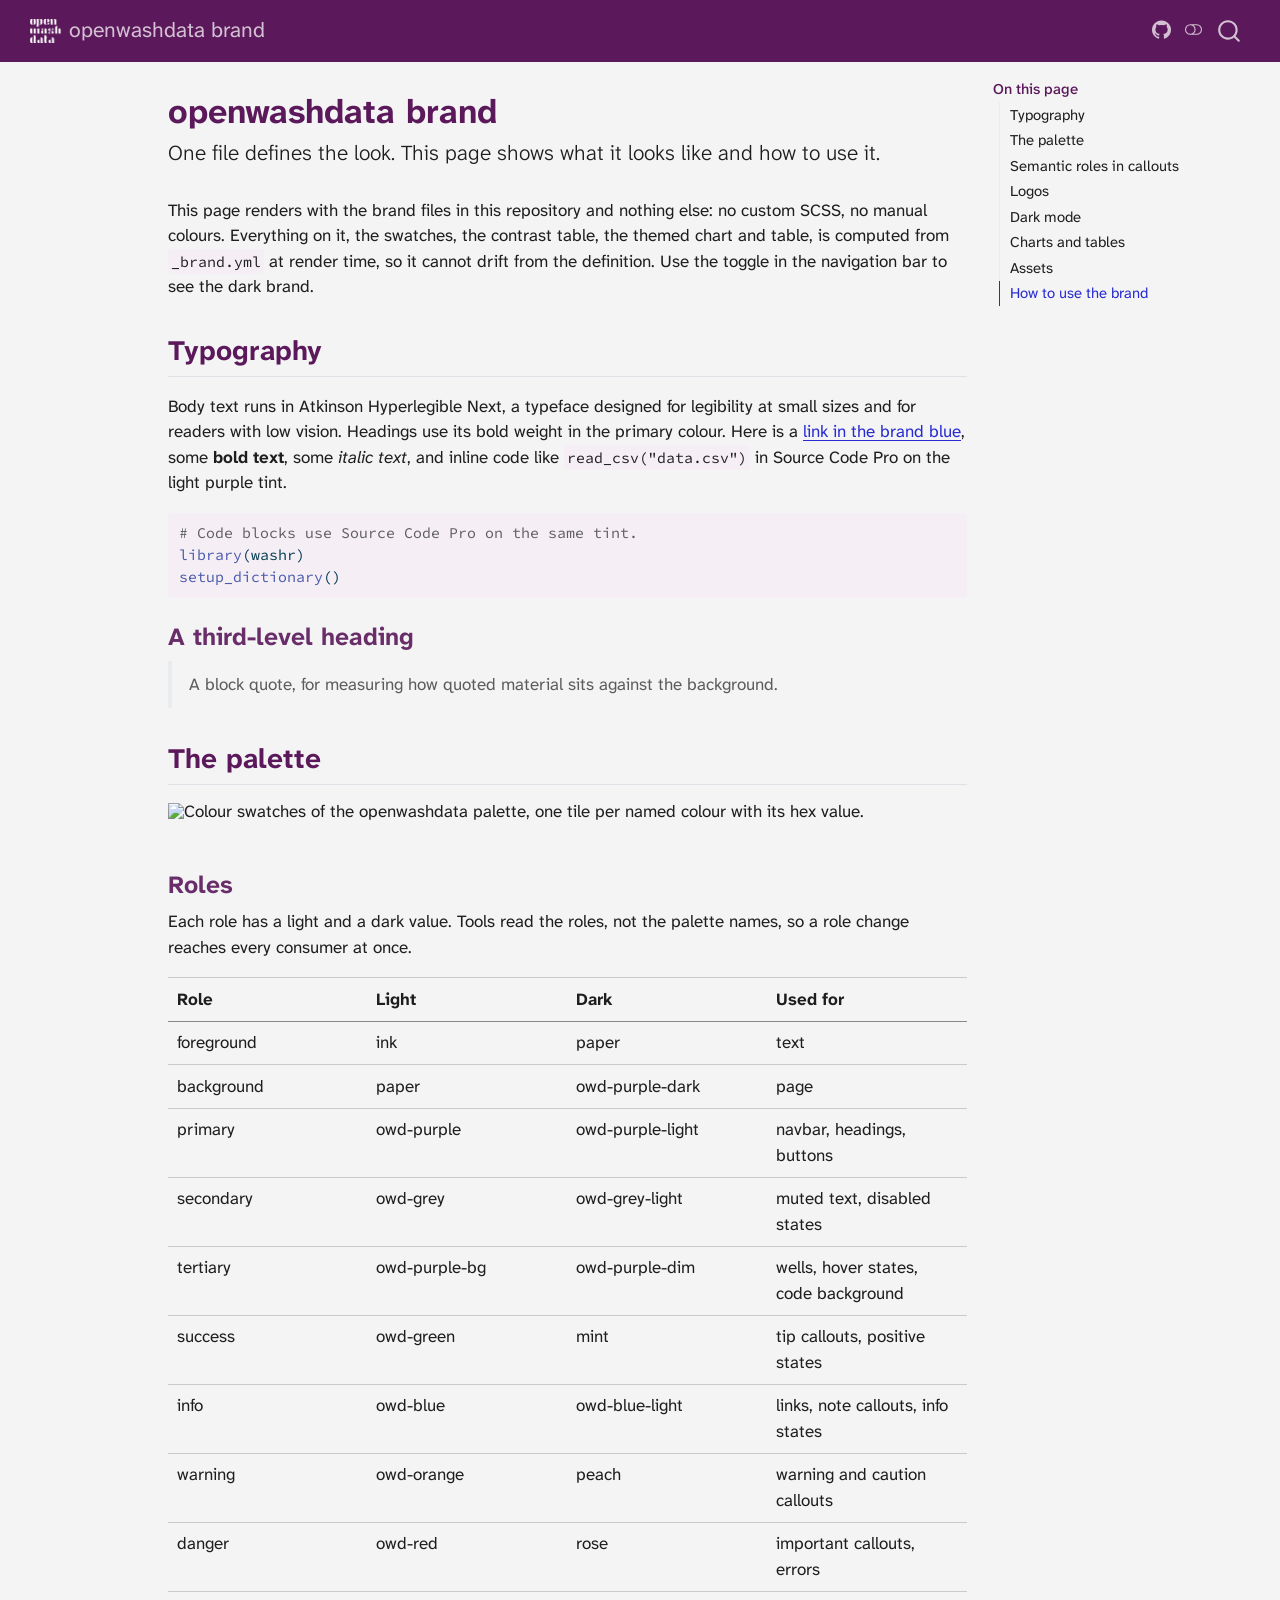
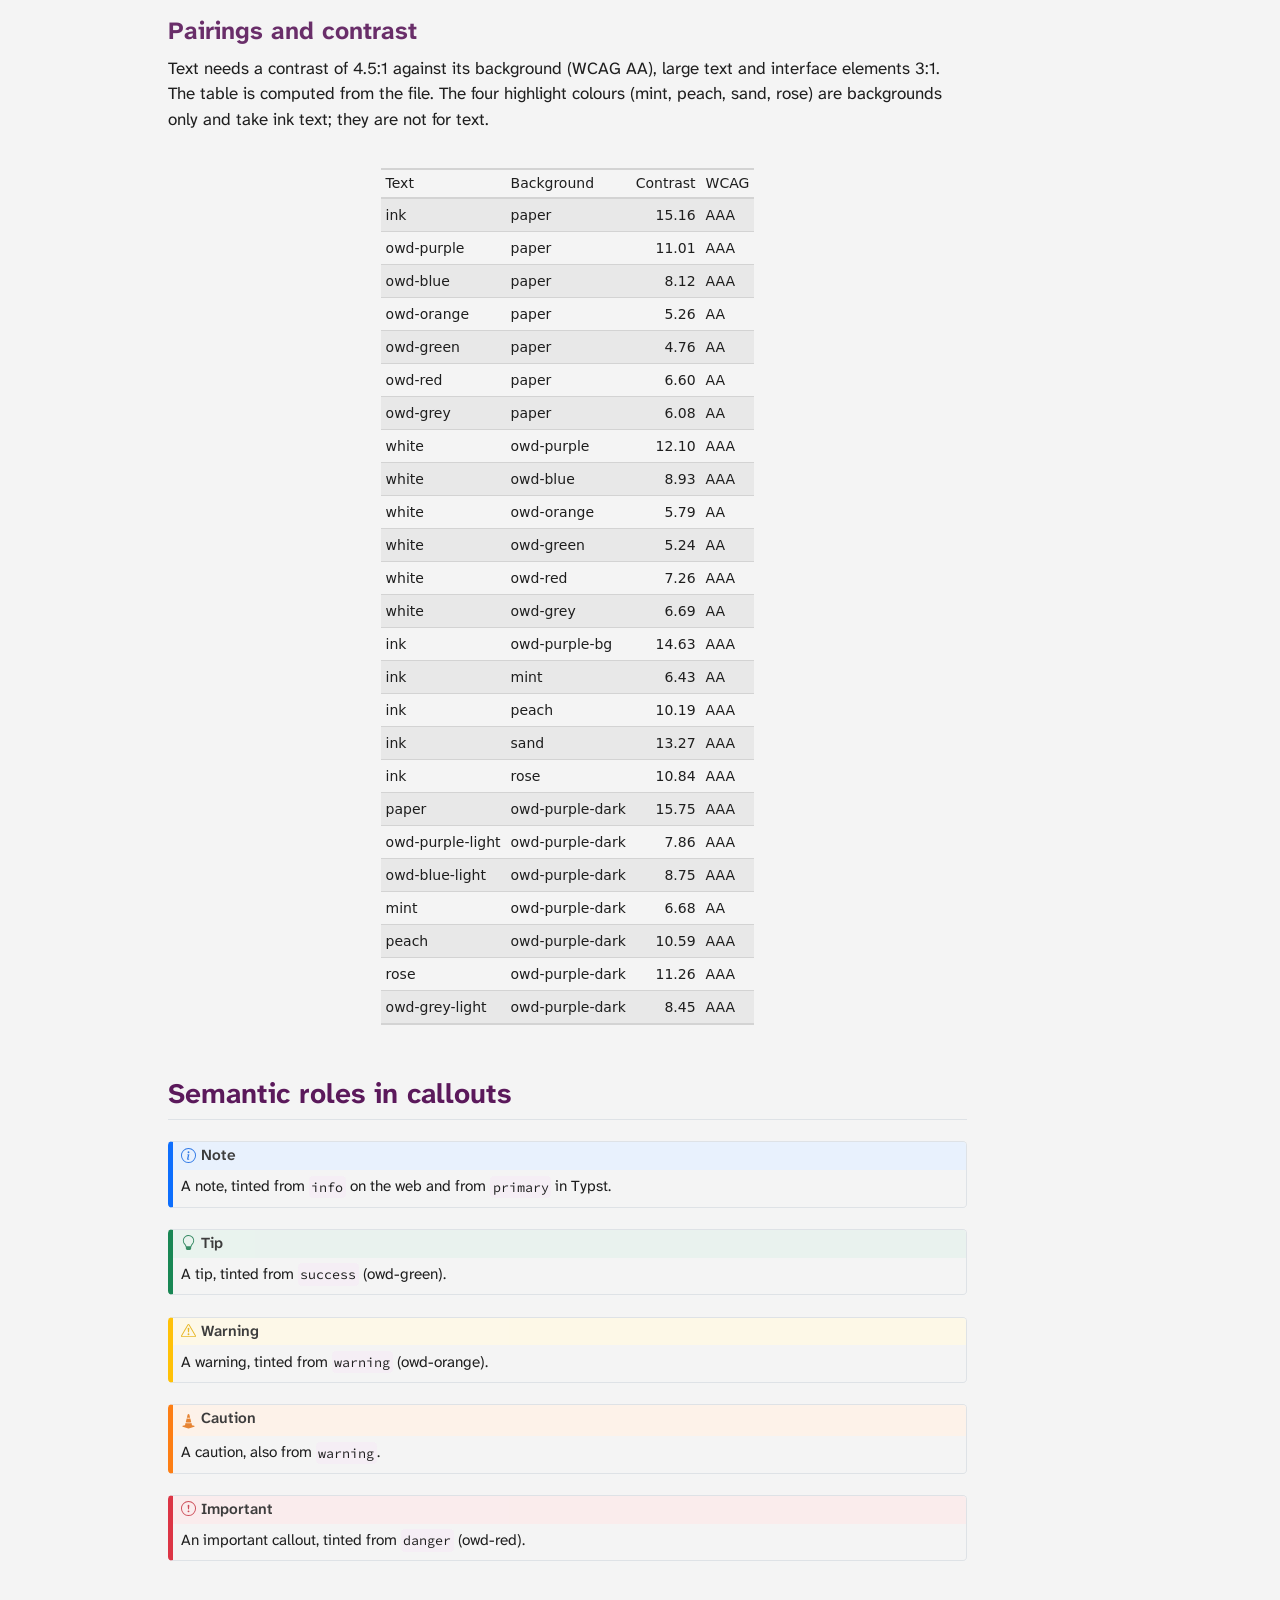
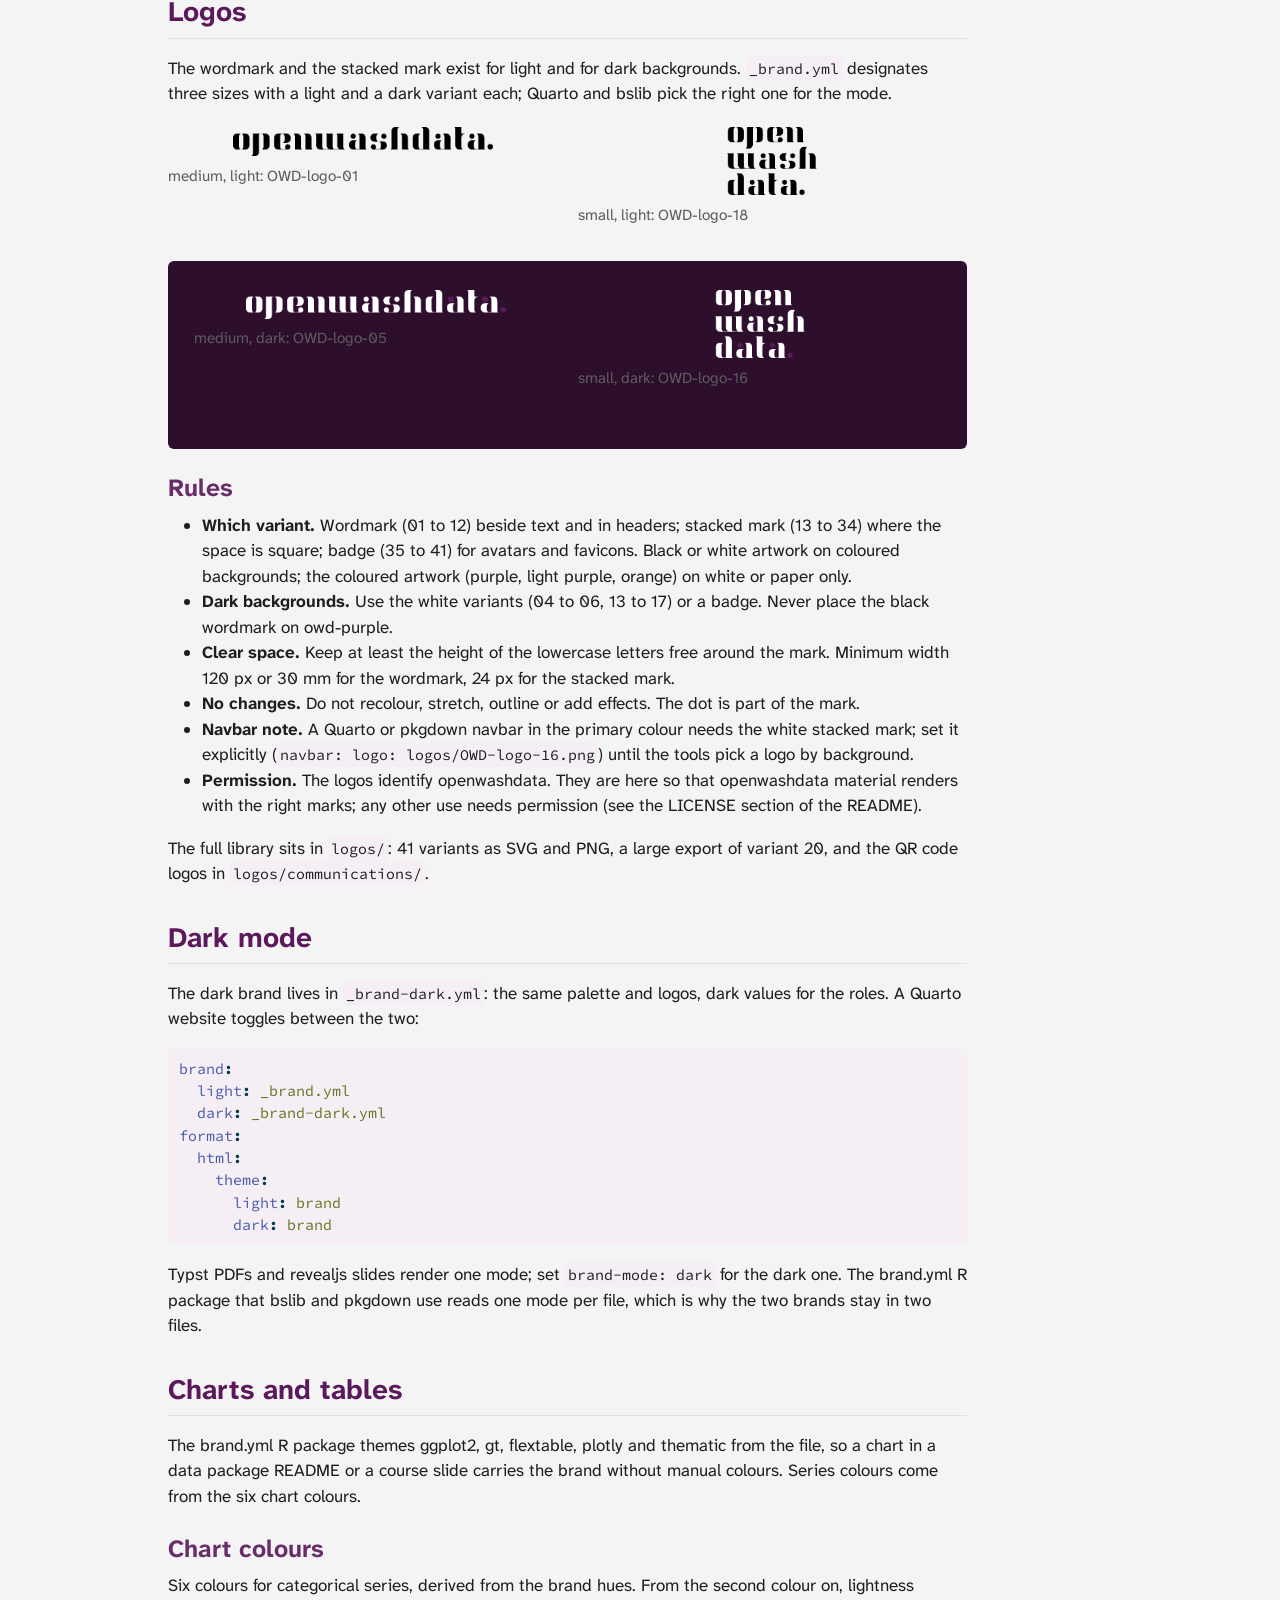
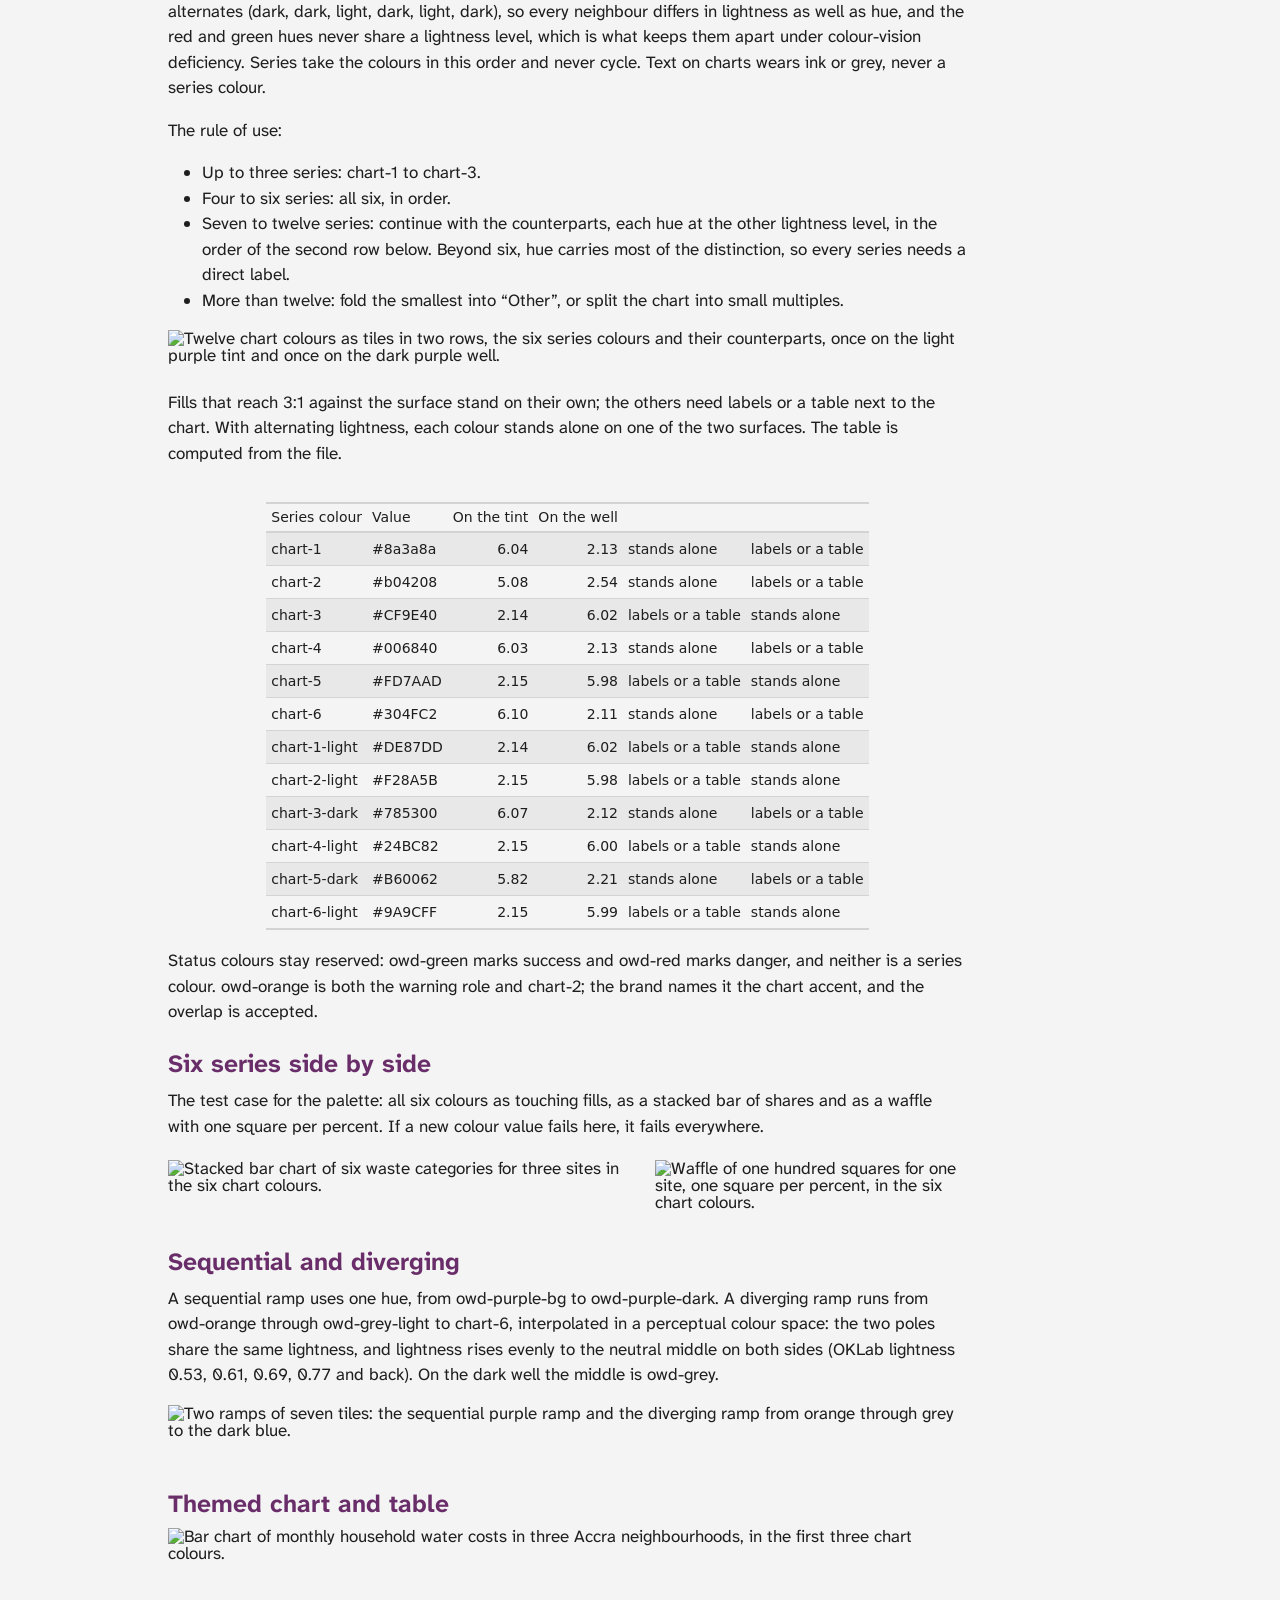
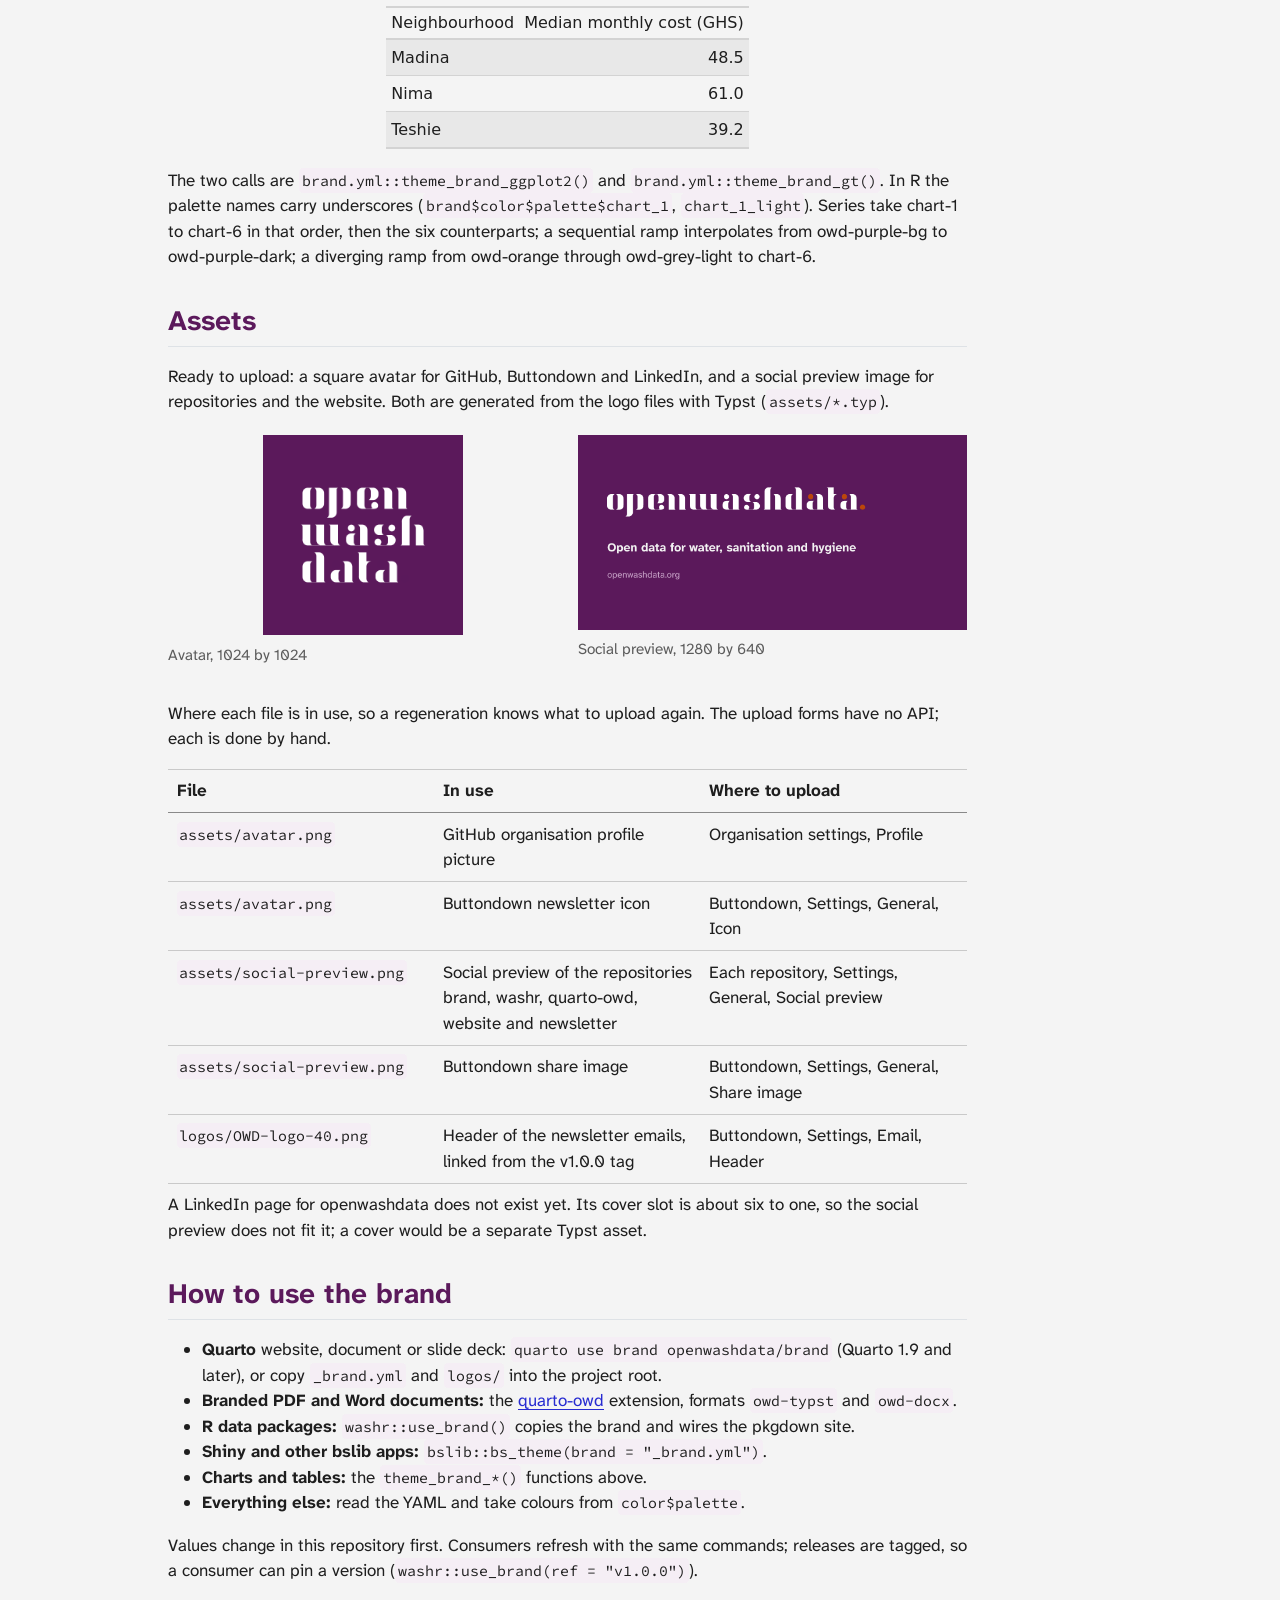
==== commit d7be5704: "feat: chart colours alternate in lightness, six counterparts for 7 to 12 chart-3 to chart-6 become a" ====
--- a/docs/index.html
+++ b/docs/index.html
@@ -80,9 +80,9 @@
 <link href="site_libs/quarto-html/quarto-syntax-highlighting-394ead12451981d31e5928c23125edf0.css" rel="stylesheet" class="quarto-color-scheme-extra" id="quarto-text-highlighting-styles">
 <script src="site_libs/bootstrap/bootstrap.min.js"></script>
 <link href="site_libs/bootstrap/bootstrap-icons.css" rel="stylesheet">
-<link href="site_libs/bootstrap/bootstrap-fa07531bee21f7b086343110c5602508.min.css" rel="stylesheet" append-hash="true" class="quarto-color-scheme" id="quarto-bootstrap" data-mode="light">
-<link href="site_libs/bootstrap/bootstrap-dark-b244c6252cf569ee09c3d0e749187fe2.min.css" rel="stylesheet" append-hash="true" class="quarto-color-scheme quarto-color-alternate" id="quarto-bootstrap" data-mode="dark">
-<link href="site_libs/bootstrap/bootstrap-fa07531bee21f7b086343110c5602508.min.css" rel="stylesheet" append-hash="true" class="quarto-color-scheme-extra" id="quarto-bootstrap" data-mode="light">
+<link href="site_libs/bootstrap/bootstrap-1421d5bfaa619903ce3cca557a04f577.min.css" rel="stylesheet" append-hash="true" class="quarto-color-scheme" id="quarto-bootstrap" data-mode="light">
+<link href="site_libs/bootstrap/bootstrap-dark-ed71d2114006951a23a260db20a9c2ca.min.css" rel="stylesheet" append-hash="true" class="quarto-color-scheme quarto-color-alternate" id="quarto-bootstrap" data-mode="dark">
+<link href="site_libs/bootstrap/bootstrap-1421d5bfaa619903ce3cca557a04f577.min.css" rel="stylesheet" append-hash="true" class="quarto-color-scheme-extra" id="quarto-bootstrap" data-mode="light">
 <script id="quarto-search-options" type="application/json">{
   "location": "navbar",
   "copy-button": false,
@@ -460,23 +460,23 @@
 <p>Text needs a contrast of 4.5:1 against its background (WCAG AA), large text and interface elements 3:1. The table is computed from the file. The four highlight colours (mint, peach, sand, rose) are backgrounds only and take ink text; they are not for text.</p>
 <div class="cell">
 <div class="cell-output-display">
-<div id="xrnsbifxuw" style="padding-left:0px;padding-right:0px;padding-top:10px;padding-bottom:10px;overflow-x:auto;overflow-y:auto;width:auto;height:auto;">
-<style>#xrnsbifxuw table {
+<div id="yqdlfxweuj" style="padding-left:0px;padding-right:0px;padding-top:10px;padding-bottom:10px;overflow-x:auto;overflow-y:auto;width:auto;height:auto;">
+<style>#yqdlfxweuj table {
   font-family: system-ui, 'Segoe UI', Roboto, Helvetica, Arial, sans-serif, 'Apple Color Emoji', 'Segoe UI Emoji', 'Segoe UI Symbol', 'Noto Color Emoji';
   -webkit-font-smoothing: antialiased;
   -moz-osx-font-smoothing: grayscale;
 }
 
-#xrnsbifxuw thead, #xrnsbifxuw tbody, #xrnsbifxuw tfoot, #xrnsbifxuw tr, #xrnsbifxuw td, #xrnsbifxuw th {
+#yqdlfxweuj thead, #yqdlfxweuj tbody, #yqdlfxweuj tfoot, #yqdlfxweuj tr, #yqdlfxweuj td, #yqdlfxweuj th {
   border-style: none;
 }
 
-#xrnsbifxuw p {
+#yqdlfxweuj p {
   margin: 0;
   padding: 0;
 }
 
-#xrnsbifxuw .gt_table {
+#yqdlfxweuj .gt_table {
   display: table;
   border-collapse: collapse;
   line-height: normal;
@@ -502,12 +502,12 @@
   border-left-color: #D3D3D3;
 }
 
-#xrnsbifxuw .gt_caption {
+#yqdlfxweuj .gt_caption {
   padding-top: 4px;
   padding-bottom: 4px;
 }
 
-#xrnsbifxuw .gt_title {
+#yqdlfxweuj .gt_title {
   color: #1E1E1E;
   font-size: 125%;
   font-weight: initial;
@@ -519,7 +519,7 @@
   border-bottom-width: 0;
 }
 
-#xrnsbifxuw .gt_subtitle {
+#yqdlfxweuj .gt_subtitle {
   color: #1E1E1E;
   font-size: 85%;
   font-weight: initial;
@@ -531,7 +531,7 @@
   border-top-width: 0;
 }
 
-#xrnsbifxuw .gt_heading {
+#yqdlfxweuj .gt_heading {
   background-color: #F4F4F4;
   text-align: center;
   border-bottom-color: #F4F4F4;
@@ -543,13 +543,13 @@
   border-right-color: #D3D3D3;
 }
 
-#xrnsbifxuw .gt_bottom_border {
+#yqdlfxweuj .gt_bottom_border {
   border-bottom-style: solid;
   border-bottom-width: 2px;
   border-bottom-color: #D3D3D3;
 }
 
-#xrnsbifxuw .gt_col_headings {
+#yqdlfxweuj .gt_col_headings {
   border-top-style: solid;
   border-top-width: 2px;
   border-top-color: #D3D3D3;
@@ -564,7 +564,7 @@
   border-right-color: #D3D3D3;
 }
 
-#xrnsbifxuw .gt_col_heading {
+#yqdlfxweuj .gt_col_heading {
   color: #1E1E1E;
   background-color: #F4F4F4;
   font-size: 100%;
@@ -584,7 +584,7 @@
   overflow-x: hidden;
 }
 
-#xrnsbifxuw .gt_column_spanner_outer {
+#yqdlfxweuj .gt_column_spanner_outer {
   color: #1E1E1E;
   background-color: #F4F4F4;
   font-size: 100%;
@@ -596,15 +596,15 @@
   padding-right: 4px;
 }
 
-#xrnsbifxuw .gt_column_spanner_outer:first-child {
+#yqdlfxweuj .gt_column_spanner_outer:first-child {
   padding-left: 0;
 }
 
-#xrnsbifxuw .gt_column_spanner_outer:last-child {
+#yqdlfxweuj .gt_column_spanner_outer:last-child {
   padding-right: 0;
 }
 
-#xrnsbifxuw .gt_column_spanner {
+#yqdlfxweuj .gt_column_spanner {
   border-bottom-style: solid;
   border-bottom-width: 2px;
   border-bottom-color: #D3D3D3;
@@ -616,11 +616,11 @@
   width: 100%;
 }
 
-#xrnsbifxuw .gt_spanner_row {
+#yqdlfxweuj .gt_spanner_row {
   border-bottom-style: hidden;
 }
 
-#xrnsbifxuw .gt_group_heading {
+#yqdlfxweuj .gt_group_heading {
   padding-top: 8px;
   padding-bottom: 8px;
   padding-left: 5px;
@@ -646,7 +646,7 @@
   text-align: left;
 }
 
-#xrnsbifxuw .gt_empty_group_heading {
+#yqdlfxweuj .gt_empty_group_heading {
   padding: 0.5px;
   color: #1E1E1E;
   background-color: #F4F4F4;
@@ -661,15 +661,15 @@
   vertical-align: middle;
 }
 
-#xrnsbifxuw .gt_from_md > :first-child {
+#yqdlfxweuj .gt_from_md > :first-child {
   margin-top: 0;
 }
 
-#xrnsbifxuw .gt_from_md > :last-child {
+#yqdlfxweuj .gt_from_md > :last-child {
   margin-bottom: 0;
 }
 
-#xrnsbifxuw .gt_row {
+#yqdlfxweuj .gt_row {
   padding-top: 8px;
   padding-bottom: 8px;
   padding-left: 5px;
@@ -688,7 +688,7 @@
   overflow-x: hidden;
 }
 
-#xrnsbifxuw .gt_stub {
+#yqdlfxweuj .gt_stub {
   color: #1E1E1E;
   background-color: #F4F4F4;
   font-size: 100%;
@@ -701,7 +701,7 @@
   padding-right: 5px;
 }
 
-#xrnsbifxuw .gt_stub_row_group {
+#yqdlfxweuj .gt_stub_row_group {
   color: #1E1E1E;
   background-color: #F4F4F4;
   font-size: 100%;
@@ -715,15 +715,15 @@
   vertical-align: top;
 }
 
-#xrnsbifxuw .gt_row_group_first td {
+#yqdlfxweuj .gt_row_group_first td {
   border-top-width: 2px;
 }
 
-#xrnsbifxuw .gt_row_group_first th {
+#yqdlfxweuj .gt_row_group_first th {
   border-top-width: 2px;
 }
 
-#xrnsbifxuw .gt_summary_row {
+#yqdlfxweuj .gt_summary_row {
   color: #1E1E1E;
   background-color: #F4F4F4;
   text-transform: inherit;
@@ -733,16 +733,16 @@
   padding-right: 5px;
 }
 
-#xrnsbifxuw .gt_first_summary_row {
+#yqdlfxweuj .gt_first_summary_row {
   border-top-style: solid;
   border-top-color: #D3D3D3;
 }
 
-#xrnsbifxuw .gt_first_summary_row.thick {
+#yqdlfxweuj .gt_first_summary_row.thick {
   border-top-width: 2px;
 }
 
-#xrnsbifxuw .gt_last_summary_row {
+#yqdlfxweuj .gt_last_summary_row {
   padding-top: 8px;
   padding-bottom: 8px;
   padding-left: 5px;
@@ -752,7 +752,7 @@
   border-bottom-color: #D3D3D3;
 }
 
-#xrnsbifxuw .gt_grand_summary_row {
+#yqdlfxweuj .gt_grand_summary_row {
   color: #1E1E1E;
   background-color: #F4F4F4;
   text-transform: inherit;
@@ -762,7 +762,7 @@
   padding-right: 5px;
 }
 
-#xrnsbifxuw .gt_first_grand_summary_row {
+#yqdlfxweuj .gt_first_grand_summary_row {
   padding-top: 8px;
   padding-bottom: 8px;
   padding-left: 5px;
@@ -772,7 +772,7 @@
   border-top-color: #D3D3D3;
 }
 
-#xrnsbifxuw .gt_last_grand_summary_row_top {
+#yqdlfxweuj .gt_last_grand_summary_row_top {
   padding-top: 8px;
   padding-bottom: 8px;
   padding-left: 5px;
@@ -782,11 +782,11 @@
   border-bottom-color: #D3D3D3;
 }
 
-#xrnsbifxuw .gt_striped {
+#yqdlfxweuj .gt_striped {
   background-color: rgba(128, 128, 128, 0.05);
 }
 
-#xrnsbifxuw .gt_table_body {
+#yqdlfxweuj .gt_table_body {
   border-top-style: solid;
   border-top-width: 2px;
   border-top-color: #D3D3D3;
@@ -795,7 +795,7 @@
   border-bottom-color: #D3D3D3;
 }
 
-#xrnsbifxuw .gt_footnotes {
+#yqdlfxweuj .gt_footnotes {
   color: #1E1E1E;
   background-color: #F4F4F4;
   border-bottom-style: none;
@@ -809,7 +809,7 @@
   border-right-color: #D3D3D3;
 }
 
-#xrnsbifxuw .gt_footnote {
+#yqdlfxweuj .gt_footnote {
   margin: 0px;
   font-size: 90%;
   padding-top: 4px;
@@ -818,7 +818,7 @@
   padding-right: 5px;
 }
 
-#xrnsbifxuw .gt_sourcenotes {
+#yqdlfxweuj .gt_sourcenotes {
   color: #1E1E1E;
   background-color: #F4F4F4;
   border-bottom-style: none;
@@ -832,7 +832,7 @@
   border-right-color: #D3D3D3;
 }
 
-#xrnsbifxuw .gt_sourcenote {
+#yqdlfxweuj .gt_sourcenote {
   font-size: 90%;
   padding-top: 4px;
   padding-bottom: 4px;
@@ -840,72 +840,72 @@
   padding-right: 5px;
 }
 
-#xrnsbifxuw .gt_left {
+#yqdlfxweuj .gt_left {
   text-align: left;
 }
 
-#xrnsbifxuw .gt_center {
+#yqdlfxweuj .gt_center {
   text-align: center;
 }
 
-#xrnsbifxuw .gt_right {
+#yqdlfxweuj .gt_right {
   text-align: right;
   font-variant-numeric: tabular-nums;
 }
 
-#xrnsbifxuw .gt_font_normal {
+#yqdlfxweuj .gt_font_normal {
   font-weight: normal;
 }
 
-#xrnsbifxuw .gt_font_bold {
+#yqdlfxweuj .gt_font_bold {
   font-weight: bold;
 }
 
-#xrnsbifxuw .gt_font_italic {
+#yqdlfxweuj .gt_font_italic {
   font-style: italic;
 }
 
-#xrnsbifxuw .gt_super {
+#yqdlfxweuj .gt_super {
   font-size: 65%;
 }
 
-#xrnsbifxuw .gt_footnote_marks {
+#yqdlfxweuj .gt_footnote_marks {
   font-size: 75%;
   vertical-align: 0.4em;
   position: initial;
 }
 
-#xrnsbifxuw .gt_asterisk {
+#yqdlfxweuj .gt_asterisk {
   font-size: 100%;
   vertical-align: 0;
 }
 
-#xrnsbifxuw .gt_indent_1 {
+#yqdlfxweuj .gt_indent_1 {
   text-indent: 5px;
 }
 
-#xrnsbifxuw .gt_indent_2 {
+#yqdlfxweuj .gt_indent_2 {
   text-indent: 10px;
 }
 
-#xrnsbifxuw .gt_indent_3 {
+#yqdlfxweuj .gt_indent_3 {
   text-indent: 15px;
 }
 
-#xrnsbifxuw .gt_indent_4 {
+#yqdlfxweuj .gt_indent_4 {
   text-indent: 20px;
 }
 
-#xrnsbifxuw .gt_indent_5 {
+#yqdlfxweuj .gt_indent_5 {
   text-indent: 25px;
 }
 
-#xrnsbifxuw .katex-display {
+#yqdlfxweuj .katex-display {
   display: inline-flex !important;
   margin-bottom: 0.75em !important;
 }
 
-#xrnsbifxuw div.Reactable > div.rt-table > div.rt-thead > div.rt-tr.rt-tr-group-header > div.rt-th-group:after {
+#yqdlfxweuj div.Reactable > div.rt-table > div.rt-thead > div.rt-tr.rt-tr-group-header > div.rt-th-group:after {
   height: 0px !important;
 }
 </style>
@@ -1222,36 +1222,43 @@
 <p>The brand.yml R package themes ggplot2, gt, flextable, plotly and thematic from the file, so a chart in a data package README or a course slide carries the brand without manual colours. Series colours come from the six chart colours.</p>
 <section id="chart-colours" class="level3">
 <h3 class="anchored" data-anchor-id="chart-colours">Chart colours</h3>
-<p>Six colours for categorical series, derived from the brand hues and checked on both surfaces for lightness, chroma, colour-vision separation and contrast. Series take them in this order and never cycle: a seventh series folds into “Other”, or the chart becomes small multiples. Two adjacent pairs (chart-2 next to chart-4, chart-4 next to chart-5) sit in the narrow band for colour-vision deficiency, so charts keep a gap between fills, direct labels on the values that matter, and a legend. Text on charts wears ink or grey, never a series colour.</p>
+<p>Six colours for categorical series, derived from the brand hues. From the second colour on, lightness alternates (dark, dark, light, dark, light, dark), so every neighbour differs in lightness as well as hue, and the red and green hues never share a lightness level, which is what keeps them apart under colour-vision deficiency. Series take the colours in this order and never cycle. Text on charts wears ink or grey, never a series colour.</p>
+<p>The rule of use:</p>
+<ul>
+<li>Up to three series: chart-1 to chart-3.</li>
+<li>Four to six series: all six, in order.</li>
+<li>Seven to twelve series: continue with the counterparts, each hue at the other lightness level, in the order of the second row below. Beyond six, hue carries most of the distinction, so every series needs a direct label.</li>
+<li>More than twelve: fold the smallest into “Other”, or split the chart into small multiples.</li>
+</ul>
 <div class="cell">
 <div class="cell-output-display">
 <div>
 <figure class="figure">
-<p><img src="index_files/figure-html/unnamed-chunk-3-1.png" class="img-fluid figure-img" alt="The six chart colours as tiles, once on the light purple tint and once on the dark purple well." width="864"></p>
+<p><img src="index_files/figure-html/unnamed-chunk-3-1.png" class="img-fluid figure-img" alt="Twelve chart colours as tiles in two rows, the six series colours and their counterparts, once on the light purple tint and once on the dark purple well." width="864"></p>
 </figure>
 </div>
 </div>
 </div>
-<p>Fills that reach 3:1 against the surface stand on their own; the others need labels or a table next to the chart. The table is computed from the file.</p>
+<p>Fills that reach 3:1 against the surface stand on their own; the others need labels or a table next to the chart. With alternating lightness, each colour stands alone on one of the two surfaces. The table is computed from the file.</p>
 <div class="cell">
 <div class="cell-output-display">
-<div id="ljjwigcobp" style="padding-left:0px;padding-right:0px;padding-top:10px;padding-bottom:10px;overflow-x:auto;overflow-y:auto;width:auto;height:auto;">
-<style>#ljjwigcobp table {
+<div id="ehlgmenrsp" style="padding-left:0px;padding-right:0px;padding-top:10px;padding-bottom:10px;overflow-x:auto;overflow-y:auto;width:auto;height:auto;">
+<style>#ehlgmenrsp table {
   font-family: system-ui, 'Segoe UI', Roboto, Helvetica, Arial, sans-serif, 'Apple Color Emoji', 'Segoe UI Emoji', 'Segoe UI Symbol', 'Noto Color Emoji';
   -webkit-font-smoothing: antialiased;
   -moz-osx-font-smoothing: grayscale;
 }
 
-#ljjwigcobp thead, #ljjwigcobp tbody, #ljjwigcobp tfoot, #ljjwigcobp tr, #ljjwigcobp td, #ljjwigcobp th {
+#ehlgmenrsp thead, #ehlgmenrsp tbody, #ehlgmenrsp tfoot, #ehlgmenrsp tr, #ehlgmenrsp td, #ehlgmenrsp th {
   border-style: none;
 }
 
-#ljjwigcobp p {
+#ehlgmenrsp p {
   margin: 0;
   padding: 0;
 }
 
-#ljjwigcobp .gt_table {
+#ehlgmenrsp .gt_table {
   display: table;
   border-collapse: collapse;
   line-height: normal;
@@ -1277,12 +1284,12 @@
   border-left-color: #D3D3D3;
 }
 
-#ljjwigcobp .gt_caption {
+#ehlgmenrsp .gt_caption {
   padding-top: 4px;
   padding-bottom: 4px;
 }
 
-#ljjwigcobp .gt_title {
+#ehlgmenrsp .gt_title {
   color: #1E1E1E;
   font-size: 125%;
   font-weight: initial;
@@ -1294,7 +1301,7 @@
   border-bottom-width: 0;
 }
 
-#ljjwigcobp .gt_subtitle {
+#ehlgmenrsp .gt_subtitle {
   color: #1E1E1E;
   font-size: 85%;
   font-weight: initial;
@@ -1306,7 +1313,7 @@
   border-top-width: 0;
 }
 
-#ljjwigcobp .gt_heading {
+#ehlgmenrsp .gt_heading {
   background-color: #F4F4F4;
   text-align: center;
   border-bottom-color: #F4F4F4;
@@ -1318,13 +1325,13 @@
   border-right-color: #D3D3D3;
 }
 
-#ljjwigcobp .gt_bottom_border {
+#ehlgmenrsp .gt_bottom_border {
   border-bottom-style: solid;
   border-bottom-width: 2px;
   border-bottom-color: #D3D3D3;
 }
 
-#ljjwigcobp .gt_col_headings {
+#ehlgmenrsp .gt_col_headings {
   border-top-style: solid;
   border-top-width: 2px;
   border-top-color: #D3D3D3;
@@ -1339,7 +1346,7 @@
   border-right-color: #D3D3D3;
 }
 
-#ljjwigcobp .gt_col_heading {
+#ehlgmenrsp .gt_col_heading {
   color: #1E1E1E;
   background-color: #F4F4F4;
   font-size: 100%;
@@ -1359,7 +1366,7 @@
   overflow-x: hidden;
 }
 
-#ljjwigcobp .gt_column_spanner_outer {
+#ehlgmenrsp .gt_column_spanner_outer {
   color: #1E1E1E;
   background-color: #F4F4F4;
   font-size: 100%;
@@ -1371,15 +1378,15 @@
   padding-right: 4px;
 }
 
-#ljjwigcobp .gt_column_spanner_outer:first-child {
+#ehlgmenrsp .gt_column_spanner_outer:first-child {
   padding-left: 0;
 }
 
-#ljjwigcobp .gt_column_spanner_outer:last-child {
+#ehlgmenrsp .gt_column_spanner_outer:last-child {
   padding-right: 0;
 }
 
-#ljjwigcobp .gt_column_spanner {
+#ehlgmenrsp .gt_column_spanner {
   border-bottom-style: solid;
   border-bottom-width: 2px;
   border-bottom-color: #D3D3D3;
@@ -1391,11 +1398,11 @@
   width: 100%;
 }
 
-#ljjwigcobp .gt_spanner_row {
+#ehlgmenrsp .gt_spanner_row {
   border-bottom-style: hidden;
 }
 
-#ljjwigcobp .gt_group_heading {
+#ehlgmenrsp .gt_group_heading {
   padding-top: 8px;
   padding-bottom: 8px;
   padding-left: 5px;
@@ -1421,7 +1428,7 @@
   text-align: left;
 }
 
-#ljjwigcobp .gt_empty_group_heading {
+#ehlgmenrsp .gt_empty_group_heading {
   padding: 0.5px;
   color: #1E1E1E;
   background-color: #F4F4F4;
@@ -1436,15 +1443,15 @@
   vertical-align: middle;
 }
 
-#ljjwigcobp .gt_from_md > :first-child {
+#ehlgmenrsp .gt_from_md > :first-child {
   margin-top: 0;
 }
 
-#ljjwigcobp .gt_from_md > :last-child {
+#ehlgmenrsp .gt_from_md > :last-child {
   margin-bottom: 0;
 }
 
-#ljjwigcobp .gt_row {
+#ehlgmenrsp .gt_row {
   padding-top: 8px;
   padding-bottom: 8px;
   padding-left: 5px;
@@ -1463,7 +1470,7 @@
   overflow-x: hidden;
 }
 
-#ljjwigcobp .gt_stub {
+#ehlgmenrsp .gt_stub {
   color: #1E1E1E;
   background-color: #F4F4F4;
   font-size: 100%;
@@ -1476,7 +1483,7 @@
   padding-right: 5px;
 }
 
-#ljjwigcobp .gt_stub_row_group {
+#ehlgmenrsp .gt_stub_row_group {
   color: #1E1E1E;
   background-color: #F4F4F4;
   font-size: 100%;
@@ -1490,15 +1497,15 @@
   vertical-align: top;
 }
 
-#ljjwigcobp .gt_row_group_first td {
+#ehlgmenrsp .gt_row_group_first td {
   border-top-width: 2px;
 }
 
-#ljjwigcobp .gt_row_group_first th {
+#ehlgmenrsp .gt_row_group_first th {
   border-top-width: 2px;
 }
 
-#ljjwigcobp .gt_summary_row {
+#ehlgmenrsp .gt_summary_row {
   color: #1E1E1E;
   background-color: #F4F4F4;
   text-transform: inherit;
@@ -1508,16 +1515,16 @@
   padding-right: 5px;
 }
 
-#ljjwigcobp .gt_first_summary_row {
+#ehlgmenrsp .gt_first_summary_row {
   border-top-style: solid;
   border-top-color: #D3D3D3;
 }
 
-#ljjwigcobp .gt_first_summary_row.thick {
+#ehlgmenrsp .gt_first_summary_row.thick {
   border-top-width: 2px;
 }
 
-#ljjwigcobp .gt_last_summary_row {
+#ehlgmenrsp .gt_last_summary_row {
   padding-top: 8px;
   padding-bottom: 8px;
   padding-left: 5px;
@@ -1527,7 +1534,7 @@
   border-bottom-color: #D3D3D3;
 }
 
-#ljjwigcobp .gt_grand_summary_row {
+#ehlgmenrsp .gt_grand_summary_row {
   color: #1E1E1E;
   background-color: #F4F4F4;
   text-transform: inherit;
@@ -1537,7 +1544,7 @@
   padding-right: 5px;
 }
 
-#ljjwigcobp .gt_first_grand_summary_row {
+#ehlgmenrsp .gt_first_grand_summary_row {
   padding-top: 8px;
   padding-bottom: 8px;
   padding-left: 5px;
@@ -1547,7 +1554,7 @@
   border-top-color: #D3D3D3;
 }
 
-#ljjwigcobp .gt_last_grand_summary_row_top {
+#ehlgmenrsp .gt_last_grand_summary_row_top {
   padding-top: 8px;
   padding-bottom: 8px;
   padding-left: 5px;
@@ -1557,11 +1564,11 @@
   border-bottom-color: #D3D3D3;
 }
 
-#ljjwigcobp .gt_striped {
+#ehlgmenrsp .gt_striped {
   background-color: rgba(128, 128, 128, 0.05);
 }
 
-#ljjwigcobp .gt_table_body {
+#ehlgmenrsp .gt_table_body {
   border-top-style: solid;
   border-top-width: 2px;
   border-top-color: #D3D3D3;
@@ -1570,7 +1577,7 @@
   border-bottom-color: #D3D3D3;
 }
 
-#ljjwigcobp .gt_footnotes {
+#ehlgmenrsp .gt_footnotes {
   color: #1E1E1E;
   background-color: #F4F4F4;
   border-bottom-style: none;
@@ -1584,7 +1591,7 @@
   border-right-color: #D3D3D3;
 }
 
-#ljjwigcobp .gt_footnote {
+#ehlgmenrsp .gt_footnote {
   margin: 0px;
   font-size: 90%;
   padding-top: 4px;
@@ -1593,7 +1600,7 @@
   padding-right: 5px;
 }
 
-#ljjwigcobp .gt_sourcenotes {
+#ehlgmenrsp .gt_sourcenotes {
   color: #1E1E1E;
   background-color: #F4F4F4;
   border-bottom-style: none;
@@ -1607,7 +1614,7 @@
   border-right-color: #D3D3D3;
 }
 
-#ljjwigcobp .gt_sourcenote {
+#ehlgmenrsp .gt_sourcenote {
   font-size: 90%;
   padding-top: 4px;
   padding-bottom: 4px;
@@ -1615,72 +1622,72 @@
   padding-right: 5px;
 }
 
-#ljjwigcobp .gt_left {
+#ehlgmenrsp .gt_left {
   text-align: left;
 }
 
-#ljjwigcobp .gt_center {
+#ehlgmenrsp .gt_center {
   text-align: center;
 }
 
-#ljjwigcobp .gt_right {
+#ehlgmenrsp .gt_right {
   text-align: right;
   font-variant-numeric: tabular-nums;
 }
 
-#ljjwigcobp .gt_font_normal {
+#ehlgmenrsp .gt_font_normal {
   font-weight: normal;
 }
 
-#ljjwigcobp .gt_font_bold {
+#ehlgmenrsp .gt_font_bold {
   font-weight: bold;
 }
 
-#ljjwigcobp .gt_font_italic {
+#ehlgmenrsp .gt_font_italic {
   font-style: italic;
 }
 
-#ljjwigcobp .gt_super {
+#ehlgmenrsp .gt_super {
   font-size: 65%;
 }
 
-#ljjwigcobp .gt_footnote_marks {
+#ehlgmenrsp .gt_footnote_marks {
   font-size: 75%;
   vertical-align: 0.4em;
   position: initial;
 }
 
-#ljjwigcobp .gt_asterisk {
+#ehlgmenrsp .gt_asterisk {
   font-size: 100%;
   vertical-align: 0;
 }
 
-#ljjwigcobp .gt_indent_1 {
+#ehlgmenrsp .gt_indent_1 {
   text-indent: 5px;
 }
 
-#ljjwigcobp .gt_indent_2 {
+#ehlgmenrsp .gt_indent_2 {
   text-indent: 10px;
 }
 
-#ljjwigcobp .gt_indent_3 {
+#ehlgmenrsp .gt_indent_3 {
   text-indent: 15px;
 }
 
-#ljjwigcobp .gt_indent_4 {
+#ehlgmenrsp .gt_indent_4 {
   text-indent: 20px;
 }
 
-#ljjwigcobp .gt_indent_5 {
+#ehlgmenrsp .gt_indent_5 {
   text-indent: 25px;
 }
 
-#ljjwigcobp .katex-display {
+#ehlgmenrsp .katex-display {
   display: inline-flex !important;
   margin-bottom: 0.75em !important;
 }
 
-#ljjwigcobp div.Reactable > div.rt-table > div.rt-thead > div.rt-tr.rt-tr-group-header > div.rt-th-group:after {
+#ehlgmenrsp div.Reactable > div.rt-table > div.rt-thead > div.rt-tr.rt-tr-group-header > div.rt-th-group:after {
   height: 0px !important;
 }
 </style>
@@ -1688,84 +1695,110 @@
 <table class="gt_table caption-top table table-sm table-striped small" data-quarto-bootstrap="false">
 <thead>
 <tr class="gt_col_headings header">
-<th id="fill" class="gt_col_heading gt_columns_bottom_border gt_left" data-quarto-table-cell-role="th" scope="col">Series colour</th>
-<th id="on" class="gt_col_heading gt_columns_bottom_border gt_left" data-quarto-table-cell-role="th" scope="col">Surface</th>
-<th id="ratio" class="gt_col_heading gt_columns_bottom_border gt_right" data-quarto-table-cell-role="th" scope="col">Contrast</th>
-<th id="verdict" class="gt_col_heading gt_columns_bottom_border gt_left" data-quarto-table-cell-role="th" scope="col">Relief</th>
+<th id="colour" class="gt_col_heading gt_columns_bottom_border gt_left" data-quarto-table-cell-role="th" scope="col">Series colour</th>
+<th id="hex" class="gt_col_heading gt_columns_bottom_border gt_left" data-quarto-table-cell-role="th" scope="col">Value</th>
+<th id="tint" class="gt_col_heading gt_columns_bottom_border gt_right" data-quarto-table-cell-role="th" scope="col">On the tint</th>
+<th id="well" class="gt_col_heading gt_columns_bottom_border gt_right" data-quarto-table-cell-role="th" scope="col">On the well</th>
+<th id="tint_relief" class="gt_col_heading gt_columns_bottom_border gt_left" data-quarto-table-cell-role="th" scope="col"></th>
+<th id="well_relief" class="gt_col_heading gt_columns_bottom_border gt_left" data-quarto-table-cell-role="th" scope="col"></th>
 </tr>
 </thead>
 <tbody class="gt_table_body">
 <tr class="odd">
-<td class="gt_row gt_left" headers="fill">chart-1</td>
-<td class="gt_row gt_left" headers="on">owd-purple-bg</td>
-<td class="gt_row gt_right" headers="ratio">6.04</td>
-<td class="gt_row gt_left" headers="verdict">stands alone</td>
+<td class="gt_row gt_left" headers="colour">chart-1</td>
+<td class="gt_row gt_left" headers="hex">#8a3a8a</td>
+<td class="gt_row gt_right" headers="tint">6.04</td>
+<td class="gt_row gt_right" headers="well">2.13</td>
+<td class="gt_row gt_left" headers="tint_relief">stands alone</td>
+<td class="gt_row gt_left" headers="well_relief">labels or a table</td>
 </tr>
 <tr class="even">
-<td class="gt_row gt_left" headers="fill">chart-2</td>
-<td class="gt_row gt_left" headers="on">owd-purple-bg</td>
-<td class="gt_row gt_right" headers="ratio">5.08</td>
-<td class="gt_row gt_left" headers="verdict">stands alone</td>
+<td class="gt_row gt_left" headers="colour">chart-2</td>
+<td class="gt_row gt_left" headers="hex">#b04208</td>
+<td class="gt_row gt_right" headers="tint">5.08</td>
+<td class="gt_row gt_right" headers="well">2.54</td>
+<td class="gt_row gt_left" headers="tint_relief">stands alone</td>
+<td class="gt_row gt_left" headers="well_relief">labels or a table</td>
 </tr>
 <tr class="odd">
-<td class="gt_row gt_left" headers="fill">chart-3</td>
-<td class="gt_row gt_left" headers="on">owd-purple-bg</td>
-<td class="gt_row gt_right" headers="ratio">4.97</td>
-<td class="gt_row gt_left" headers="verdict">stands alone</td>
+<td class="gt_row gt_left" headers="colour">chart-3</td>
+<td class="gt_row gt_left" headers="hex">#CF9E40</td>
+<td class="gt_row gt_right" headers="tint">2.14</td>
+<td class="gt_row gt_right" headers="well">6.02</td>
+<td class="gt_row gt_left" headers="tint_relief">labels or a table</td>
+<td class="gt_row gt_left" headers="well_relief">stands alone</td>
 </tr>
 <tr class="even">
-<td class="gt_row gt_left" headers="fill">chart-4</td>
-<td class="gt_row gt_left" headers="on">owd-purple-bg</td>
-<td class="gt_row gt_right" headers="ratio">3.79</td>
-<td class="gt_row gt_left" headers="verdict">stands alone</td>
+<td class="gt_row gt_left" headers="colour">chart-4</td>
+<td class="gt_row gt_left" headers="hex">#006840</td>
+<td class="gt_row gt_right" headers="tint">6.03</td>
+<td class="gt_row gt_right" headers="well">2.13</td>
+<td class="gt_row gt_left" headers="tint_relief">stands alone</td>
+<td class="gt_row gt_left" headers="well_relief">labels or a table</td>
 </tr>
 <tr class="odd">
-<td class="gt_row gt_left" headers="fill">chart-5</td>
-<td class="gt_row gt_left" headers="on">owd-purple-bg</td>
-<td class="gt_row gt_right" headers="ratio">2.86</td>
-<td class="gt_row gt_left" headers="verdict">labels or a table</td>
+<td class="gt_row gt_left" headers="colour">chart-5</td>
+<td class="gt_row gt_left" headers="hex">#FD7AAD</td>
+<td class="gt_row gt_right" headers="tint">2.15</td>
+<td class="gt_row gt_right" headers="well">5.98</td>
+<td class="gt_row gt_left" headers="tint_relief">labels or a table</td>
+<td class="gt_row gt_left" headers="well_relief">stands alone</td>
 </tr>
 <tr class="even">
-<td class="gt_row gt_left" headers="fill">chart-6</td>
-<td class="gt_row gt_left" headers="on">owd-purple-bg</td>
-<td class="gt_row gt_right" headers="ratio">4.12</td>
-<td class="gt_row gt_left" headers="verdict">stands alone</td>
+<td class="gt_row gt_left" headers="colour">chart-6</td>
+<td class="gt_row gt_left" headers="hex">#304FC2</td>
+<td class="gt_row gt_right" headers="tint">6.10</td>
+<td class="gt_row gt_right" headers="well">2.11</td>
+<td class="gt_row gt_left" headers="tint_relief">stands alone</td>
+<td class="gt_row gt_left" headers="well_relief">labels or a table</td>
 </tr>
 <tr class="odd">
-<td class="gt_row gt_left" headers="fill">chart-1</td>
-<td class="gt_row gt_left" headers="on">owd-purple-dim</td>
-<td class="gt_row gt_right" headers="ratio">2.13</td>
-<td class="gt_row gt_left" headers="verdict">labels or a table</td>
+<td class="gt_row gt_left" headers="colour">chart-1-light</td>
+<td class="gt_row gt_left" headers="hex">#DE87DD</td>
+<td class="gt_row gt_right" headers="tint">2.14</td>
+<td class="gt_row gt_right" headers="well">6.02</td>
+<td class="gt_row gt_left" headers="tint_relief">labels or a table</td>
+<td class="gt_row gt_left" headers="well_relief">stands alone</td>
 </tr>
 <tr class="even">
-<td class="gt_row gt_left" headers="fill">chart-2</td>
-<td class="gt_row gt_left" headers="on">owd-purple-dim</td>
-<td class="gt_row gt_right" headers="ratio">2.54</td>
-<td class="gt_row gt_left" headers="verdict">labels or a table</td>
+<td class="gt_row gt_left" headers="colour">chart-2-light</td>
+<td class="gt_row gt_left" headers="hex">#F28A5B</td>
+<td class="gt_row gt_right" headers="tint">2.15</td>
+<td class="gt_row gt_right" headers="well">5.98</td>
+<td class="gt_row gt_left" headers="tint_relief">labels or a table</td>
+<td class="gt_row gt_left" headers="well_relief">stands alone</td>
 </tr>
 <tr class="odd">
-<td class="gt_row gt_left" headers="fill">chart-3</td>
-<td class="gt_row gt_left" headers="on">owd-purple-dim</td>
-<td class="gt_row gt_right" headers="ratio">2.59</td>
-<td class="gt_row gt_left" headers="verdict">labels or a table</td>
+<td class="gt_row gt_left" headers="colour">chart-3-dark</td>
+<td class="gt_row gt_left" headers="hex">#785300</td>
+<td class="gt_row gt_right" headers="tint">6.07</td>
+<td class="gt_row gt_right" headers="well">2.12</td>
+<td class="gt_row gt_left" headers="tint_relief">stands alone</td>
+<td class="gt_row gt_left" headers="well_relief">labels or a table</td>
 </tr>
 <tr class="even">
-<td class="gt_row gt_left" headers="fill">chart-4</td>
-<td class="gt_row gt_left" headers="on">owd-purple-dim</td>
-<td class="gt_row gt_right" headers="ratio">3.40</td>
-<td class="gt_row gt_left" headers="verdict">stands alone</td>
+<td class="gt_row gt_left" headers="colour">chart-4-light</td>
+<td class="gt_row gt_left" headers="hex">#24BC82</td>
+<td class="gt_row gt_right" headers="tint">2.15</td>
+<td class="gt_row gt_right" headers="well">6.00</td>
+<td class="gt_row gt_left" headers="tint_relief">labels or a table</td>
+<td class="gt_row gt_left" headers="well_relief">stands alone</td>
 </tr>
 <tr class="odd">
-<td class="gt_row gt_left" headers="fill">chart-5</td>
-<td class="gt_row gt_left" headers="on">owd-purple-dim</td>
-<td class="gt_row gt_right" headers="ratio">4.51</td>
-<td class="gt_row gt_left" headers="verdict">stands alone</td>
+<td class="gt_row gt_left" headers="colour">chart-5-dark</td>
+<td class="gt_row gt_left" headers="hex">#B60062</td>
+<td class="gt_row gt_right" headers="tint">5.82</td>
+<td class="gt_row gt_right" headers="well">2.21</td>
+<td class="gt_row gt_left" headers="tint_relief">stands alone</td>
+<td class="gt_row gt_left" headers="well_relief">labels or a table</td>
 </tr>
 <tr class="even">
-<td class="gt_row gt_left" headers="fill">chart-6</td>
-<td class="gt_row gt_left" headers="on">owd-purple-dim</td>
-<td class="gt_row gt_right" headers="ratio">3.13</td>
-<td class="gt_row gt_left" headers="verdict">stands alone</td>
+<td class="gt_row gt_left" headers="colour">chart-6-light</td>
+<td class="gt_row gt_left" headers="hex">#9A9CFF</td>
+<td class="gt_row gt_right" headers="tint">2.15</td>
+<td class="gt_row gt_right" headers="well">5.99</td>
+<td class="gt_row gt_left" headers="tint_relief">labels or a table</td>
+<td class="gt_row gt_left" headers="well_relief">stands alone</td>
 </tr>
 </tbody>
 </table>
@@ -1774,15 +1807,41 @@
 </div>
 </div>
 <p>Status colours stay reserved: owd-green marks success and owd-red marks danger, and neither is a series colour. owd-orange is both the warning role and chart-2; the brand names it the chart accent, and the overlap is accepted.</p>
+</section>
+<section id="six-series-side-by-side" class="level3">
+<h3 class="anchored" data-anchor-id="six-series-side-by-side">Six series side by side</h3>
+<p>The test case for the palette: all six colours as touching fills, as a stacked bar of shares and as a waffle with one square per percent. If a new colour value fails here, it fails everywhere.</p>
+<div class="quarto-layout-panel" data-layout="[3, 2]">
+<div class="quarto-layout-row">
+<div class="cell quarto-layout-cell" style="flex-basis: 60.0%;justify-content: flex-start;">
+<div class="cell-output-display">
+<div>
+<figure class="figure">
+<p><img src="index_files/figure-html/unnamed-chunk-5-1.png" class="img-fluid figure-img" alt="Stacked bar chart of six waste categories for three sites in the six chart colours." width="576"></p>
+</figure>
+</div>
+</div>
+</div>
+<div class="cell quarto-layout-cell" style="flex-basis: 40.0%;justify-content: flex-start;">
+<div class="cell-output-display">
+<div>
+<figure class="figure">
+<p><img src="index_files/figure-html/unnamed-chunk-6-1.png" class="img-fluid figure-img" alt="Waffle of one hundred squares for one site, one square per percent, in the six chart colours." width="384"></p>
+</figure>
+</div>
+</div>
+</div>
+</div>
+</div>
 </section>
 <section id="sequential-and-diverging" class="level3">
 <h3 class="anchored" data-anchor-id="sequential-and-diverging">Sequential and diverging</h3>
-<p>A sequential ramp uses one hue, from owd-purple-bg to owd-purple-dark. A diverging ramp runs from owd-orange through owd-grey-light to chart-3, interpolated in a perceptual colour space: the two poles share the same lightness, and lightness rises evenly to the neutral middle on both sides (OKLab lightness 0.53, 0.61, 0.69, 0.77 and back). On the dark well the middle is owd-grey.</p>
+<p>A sequential ramp uses one hue, from owd-purple-bg to owd-purple-dark. A diverging ramp runs from owd-orange through owd-grey-light to chart-6, interpolated in a perceptual colour space: the two poles share the same lightness, and lightness rises evenly to the neutral middle on both sides (OKLab lightness 0.53, 0.61, 0.69, 0.77 and back). On the dark well the middle is owd-grey.</p>
 <div class="cell">
 <div class="cell-output-display">
 <div>
 <figure class="figure">
-<p><img src="index_files/figure-html/unnamed-chunk-5-1.png" class="img-fluid figure-img" alt="Two ramps of seven tiles: the sequential purple ramp and the diverging ramp from orange through grey to blue." width="864"></p>
+<p><img src="index_files/figure-html/unnamed-chunk-7-1.png" class="img-fluid figure-img" alt="Two ramps of seven tiles: the sequential purple ramp and the diverging ramp from orange through grey to the dark blue." width="864"></p>
 </figure>
 </div>
 </div>
@@ -1794,30 +1853,30 @@
 <div class="cell-output-display">
 <div>
 <figure class="figure">
-<p><img src="index_files/figure-html/unnamed-chunk-6-1.png" class="img-fluid figure-img" alt="Bar chart of monthly household water costs in three Accra neighbourhoods, in the first three chart colours." width="768"></p>
+<p><img src="index_files/figure-html/unnamed-chunk-8-1.png" class="img-fluid figure-img" alt="Bar chart of monthly household water costs in three Accra neighbourhoods, in the first three chart colours." width="768"></p>
 </figure>
 </div>
 </div>
 </div>
 <div class="cell">
 <div class="cell-output-display">
-<div id="imnohldcrj" style="padding-left:0px;padding-right:0px;padding-top:10px;padding-bottom:10px;overflow-x:auto;overflow-y:auto;width:auto;height:auto;">
-<style>#imnohldcrj table {
+<div id="vfhpdljtqp" style="padding-left:0px;padding-right:0px;padding-top:10px;padding-bottom:10px;overflow-x:auto;overflow-y:auto;width:auto;height:auto;">
+<style>#vfhpdljtqp table {
   font-family: system-ui, 'Segoe UI', Roboto, Helvetica, Arial, sans-serif, 'Apple Color Emoji', 'Segoe UI Emoji', 'Segoe UI Symbol', 'Noto Color Emoji';
   -webkit-font-smoothing: antialiased;
   -moz-osx-font-smoothing: grayscale;
 }
 
-#imnohldcrj thead, #imnohldcrj tbody, #imnohldcrj tfoot, #imnohldcrj tr, #imnohldcrj td, #imnohldcrj th {
+#vfhpdljtqp thead, #vfhpdljtqp tbody, #vfhpdljtqp tfoot, #vfhpdljtqp tr, #vfhpdljtqp td, #vfhpdljtqp th {
   border-style: none;
 }
 
-#imnohldcrj p {
+#vfhpdljtqp p {
   margin: 0;
   padding: 0;
 }
 
-#imnohldcrj .gt_table {
+#vfhpdljtqp .gt_table {
   display: table;
   border-collapse: collapse;
   line-height: normal;
@@ -1843,12 +1902,12 @@
   border-left-color: #D3D3D3;
 }
 
-#imnohldcrj .gt_caption {
+#vfhpdljtqp .gt_caption {
   padding-top: 4px;
   padding-bottom: 4px;
 }
 
-#imnohldcrj .gt_title {
+#vfhpdljtqp .gt_title {
   color: #1E1E1E;
   font-size: 125%;
   font-weight: initial;
@@ -1860,7 +1919,7 @@
   border-bottom-width: 0;
 }
 
-#imnohldcrj .gt_subtitle {
+#vfhpdljtqp .gt_subtitle {
   color: #1E1E1E;
   font-size: 85%;
   font-weight: initial;
@@ -1872,7 +1931,7 @@
   border-top-width: 0;
 }
 
-#imnohldcrj .gt_heading {
+#vfhpdljtqp .gt_heading {
   background-color: #F4F4F4;
   text-align: center;
   border-bottom-color: #F4F4F4;
@@ -1884,13 +1943,13 @@
   border-right-color: #D3D3D3;
 }
 
-#imnohldcrj .gt_bottom_border {
+#vfhpdljtqp .gt_bottom_border {
   border-bottom-style: solid;
   border-bottom-width: 2px;
   border-bottom-color: #D3D3D3;
 }
 
-#imnohldcrj .gt_col_headings {
+#vfhpdljtqp .gt_col_headings {
   border-top-style: solid;
   border-top-width: 2px;
   border-top-color: #D3D3D3;
@@ -1905,7 +1964,7 @@
   border-right-color: #D3D3D3;
 }
 
-#imnohldcrj .gt_col_heading {
+#vfhpdljtqp .gt_col_heading {
   color: #1E1E1E;
   background-color: #F4F4F4;
   font-size: 100%;
@@ -1925,7 +1984,7 @@
   overflow-x: hidden;
 }
 
-#imnohldcrj .gt_column_spanner_outer {
+#vfhpdljtqp .gt_column_spanner_outer {
   color: #1E1E1E;
   background-color: #F4F4F4;
   font-size: 100%;
@@ -1937,15 +1996,15 @@
   padding-right: 4px;
 }
 
-#imnohldcrj .gt_column_spanner_outer:first-child {
+#vfhpdljtqp .gt_column_spanner_outer:first-child {
   padding-left: 0;
 }
 
-#imnohldcrj .gt_column_spanner_outer:last-child {
+#vfhpdljtqp .gt_column_spanner_outer:last-child {
   padding-right: 0;
 }
 
-#imnohldcrj .gt_column_spanner {
+#vfhpdljtqp .gt_column_spanner {
   border-bottom-style: solid;
   border-bottom-width: 2px;
   border-bottom-color: #D3D3D3;
@@ -1957,11 +2016,11 @@
   width: 100%;
 }
 
-#imnohldcrj .gt_spanner_row {
+#vfhpdljtqp .gt_spanner_row {
   border-bottom-style: hidden;
 }
 
-#imnohldcrj .gt_group_heading {
+#vfhpdljtqp .gt_group_heading {
   padding-top: 8px;
   padding-bottom: 8px;
   padding-left: 5px;
@@ -1987,7 +2046,7 @@
   text-align: left;
 }
 
-#imnohldcrj .gt_empty_group_heading {
+#vfhpdljtqp .gt_empty_group_heading {
   padding: 0.5px;
   color: #1E1E1E;
   background-color: #F4F4F4;
@@ -2002,15 +2061,15 @@
   vertical-align: middle;
 }
 
-#imnohldcrj .gt_from_md > :first-child {
+#vfhpdljtqp .gt_from_md > :first-child {
   margin-top: 0;
 }
 
-#imnohldcrj .gt_from_md > :last-child {
+#vfhpdljtqp .gt_from_md > :last-child {
   margin-bottom: 0;
 }
 
-#imnohldcrj .gt_row {
+#vfhpdljtqp .gt_row {
   padding-top: 8px;
   padding-bottom: 8px;
   padding-left: 5px;
@@ -2029,7 +2088,7 @@
   overflow-x: hidden;
 }
 
-#imnohldcrj .gt_stub {
+#vfhpdljtqp .gt_stub {
   color: #1E1E1E;
   background-color: #F4F4F4;
   font-size: 100%;
@@ -2042,7 +2101,7 @@
   padding-right: 5px;
 }
 
-#imnohldcrj .gt_stub_row_group {
+#vfhpdljtqp .gt_stub_row_group {
   color: #1E1E1E;
   background-color: #F4F4F4;
   font-size: 100%;
@@ -2056,15 +2115,15 @@
   vertical-align: top;
 }
 
-#imnohldcrj .gt_row_group_first td {
+#vfhpdljtqp .gt_row_group_first td {
   border-top-width: 2px;
 }
 
-#imnohldcrj .gt_row_group_first th {
+#vfhpdljtqp .gt_row_group_first th {
   border-top-width: 2px;
 }
 
-#imnohldcrj .gt_summary_row {
+#vfhpdljtqp .gt_summary_row {
   color: #1E1E1E;
   background-color: #F4F4F4;
   text-transform: inherit;
@@ -2074,16 +2133,16 @@
   padding-right: 5px;
 }
 
-#imnohldcrj .gt_first_summary_row {
+#vfhpdljtqp .gt_first_summary_row {
   border-top-style: solid;
   border-top-color: #D3D3D3;
 }
 
-#imnohldcrj .gt_first_summary_row.thick {
+#vfhpdljtqp .gt_first_summary_row.thick {
   border-top-width: 2px;
 }
 
-#imnohldcrj .gt_last_summary_row {
+#vfhpdljtqp .gt_last_summary_row {
   padding-top: 8px;
   padding-bottom: 8px;
   padding-left: 5px;
@@ -2093,7 +2152,7 @@
   border-bottom-color: #D3D3D3;
 }
 
-#imnohldcrj .gt_grand_summary_row {
+#vfhpdljtqp .gt_grand_summary_row {
   color: #1E1E1E;
   background-color: #F4F4F4;
   text-transform: inherit;
@@ -2103,7 +2162,7 @@
   padding-right: 5px;
 }
 
-#imnohldcrj .gt_first_grand_summary_row {
+#vfhpdljtqp .gt_first_grand_summary_row {
   padding-top: 8px;
   padding-bottom: 8px;
   padding-left: 5px;
@@ -2113,7 +2172,7 @@
   border-top-color: #D3D3D3;
 }
 
-#imnohldcrj .gt_last_grand_summary_row_top {
+#vfhpdljtqp .gt_last_grand_summary_row_top {
   padding-top: 8px;
   padding-bottom: 8px;
   padding-left: 5px;
@@ -2123,11 +2182,11 @@
   border-bottom-color: #D3D3D3;
 }
 
-#imnohldcrj .gt_striped {
+#vfhpdljtqp .gt_striped {
   background-color: rgba(128, 128, 128, 0.05);
 }
 
-#imnohldcrj .gt_table_body {
+#vfhpdljtqp .gt_table_body {
   border-top-style: solid;
   border-top-width: 2px;
   border-top-color: #D3D3D3;
@@ -2136,7 +2195,7 @@
   border-bottom-color: #D3D3D3;
 }
 
-#imnohldcrj .gt_footnotes {
+#vfhpdljtqp .gt_footnotes {
   color: #1E1E1E;
   background-color: #F4F4F4;
   border-bottom-style: none;
@@ -2150,7 +2209,7 @@
   border-right-color: #D3D3D3;
 }
 
-#imnohldcrj .gt_footnote {
+#vfhpdljtqp .gt_footnote {
   margin: 0px;
   font-size: 90%;
   padding-top: 4px;
@@ -2159,7 +2218,7 @@
   padding-right: 5px;
 }
 
-#imnohldcrj .gt_sourcenotes {
+#vfhpdljtqp .gt_sourcenotes {
   color: #1E1E1E;
   background-color: #F4F4F4;
   border-bottom-style: none;
@@ -2173,7 +2232,7 @@
   border-right-color: #D3D3D3;
 }
 
-#imnohldcrj .gt_sourcenote {
+#vfhpdljtqp .gt_sourcenote {
   font-size: 90%;
   padding-top: 4px;
   padding-bottom: 4px;
@@ -2181,72 +2240,72 @@
   padding-right: 5px;
 }
 
-#imnohldcrj .gt_left {
+#vfhpdljtqp .gt_left {
   text-align: left;
 }
 
-#imnohldcrj .gt_center {
+#vfhpdljtqp .gt_center {
   text-align: center;
 }
 
-#imnohldcrj .gt_right {
+#vfhpdljtqp .gt_right {
   text-align: right;
   font-variant-numeric: tabular-nums;
 }
 
-#imnohldcrj .gt_font_normal {
+#vfhpdljtqp .gt_font_normal {
   font-weight: normal;
 }
 
-#imnohldcrj .gt_font_bold {
+#vfhpdljtqp .gt_font_bold {
   font-weight: bold;
 }
 
-#imnohldcrj .gt_font_italic {
+#vfhpdljtqp .gt_font_italic {
   font-style: italic;
 }
 
-#imnohldcrj .gt_super {
+#vfhpdljtqp .gt_super {
   font-size: 65%;
 }
 
-#imnohldcrj .gt_footnote_marks {
+#vfhpdljtqp .gt_footnote_marks {
   font-size: 75%;
   vertical-align: 0.4em;
   position: initial;
 }
 
-#imnohldcrj .gt_asterisk {
+#vfhpdljtqp .gt_asterisk {
   font-size: 100%;
   vertical-align: 0;
 }
 
-#imnohldcrj .gt_indent_1 {
+#vfhpdljtqp .gt_indent_1 {
   text-indent: 5px;
 }
 
-#imnohldcrj .gt_indent_2 {
+#vfhpdljtqp .gt_indent_2 {
   text-indent: 10px;
 }
 
-#imnohldcrj .gt_indent_3 {
+#vfhpdljtqp .gt_indent_3 {
   text-indent: 15px;
 }
 
-#imnohldcrj .gt_indent_4 {
+#vfhpdljtqp .gt_indent_4 {
   text-indent: 20px;
 }
 
-#imnohldcrj .gt_indent_5 {
+#vfhpdljtqp .gt_indent_5 {
   text-indent: 25px;
 }
 
-#imnohldcrj .katex-display {
+#vfhpdljtqp .katex-display {
   display: inline-flex !important;
   margin-bottom: 0.75em !important;
 }
 
-#imnohldcrj div.Reactable > div.rt-table > div.rt-thead > div.rt-tr.rt-tr-group-header > div.rt-th-group:after {
+#vfhpdljtqp div.Reactable > div.rt-table > div.rt-thead > div.rt-tr.rt-tr-group-header > div.rt-th-group:after {
   height: 0px !important;
 }
 </style>
@@ -2277,7 +2336,7 @@
 </div>
 </div>
 </div>
-<p>The two calls are <code>brand.yml::theme_brand_ggplot2()</code> and <code>brand.yml::theme_brand_gt()</code>. In R the palette names carry underscores (<code>brand$color$palette$chart_1</code>). Series take chart-1 to chart-6 in that order; a sequential ramp interpolates from owd-purple-bg to owd-purple-dark; a diverging ramp from owd-orange through owd-grey-light to chart-3.</p>
+<p>The two calls are <code>brand.yml::theme_brand_ggplot2()</code> and <code>brand.yml::theme_brand_gt()</code>. In R the palette names carry underscores (<code>brand$color$palette$chart_1</code>, <code>chart_1_light</code>). Series take chart-1 to chart-6 in that order, then the six counterparts; a sequential ramp interpolates from owd-purple-bg to owd-purple-dark; a diverging ramp from owd-orange through owd-grey-light to chart-6.</p>
 </section>
 </section>
 <section id="assets" class="level2">
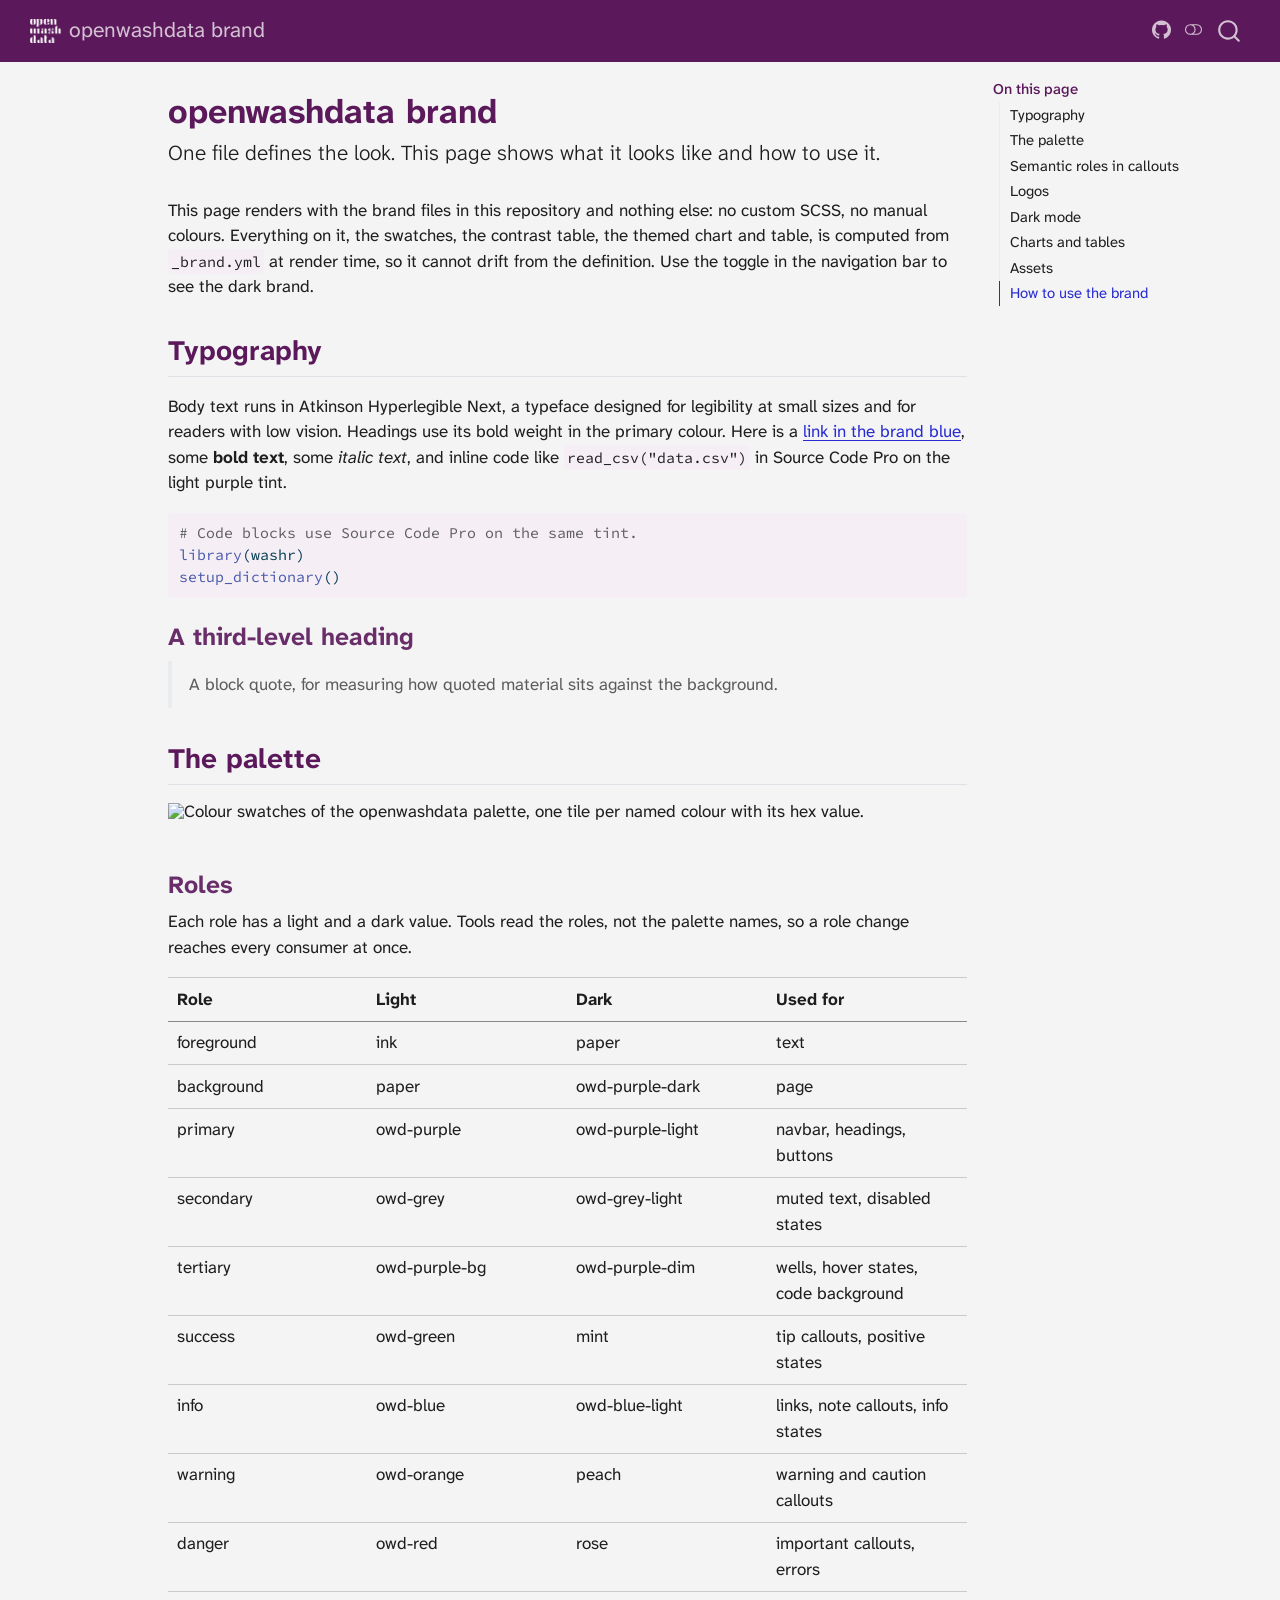
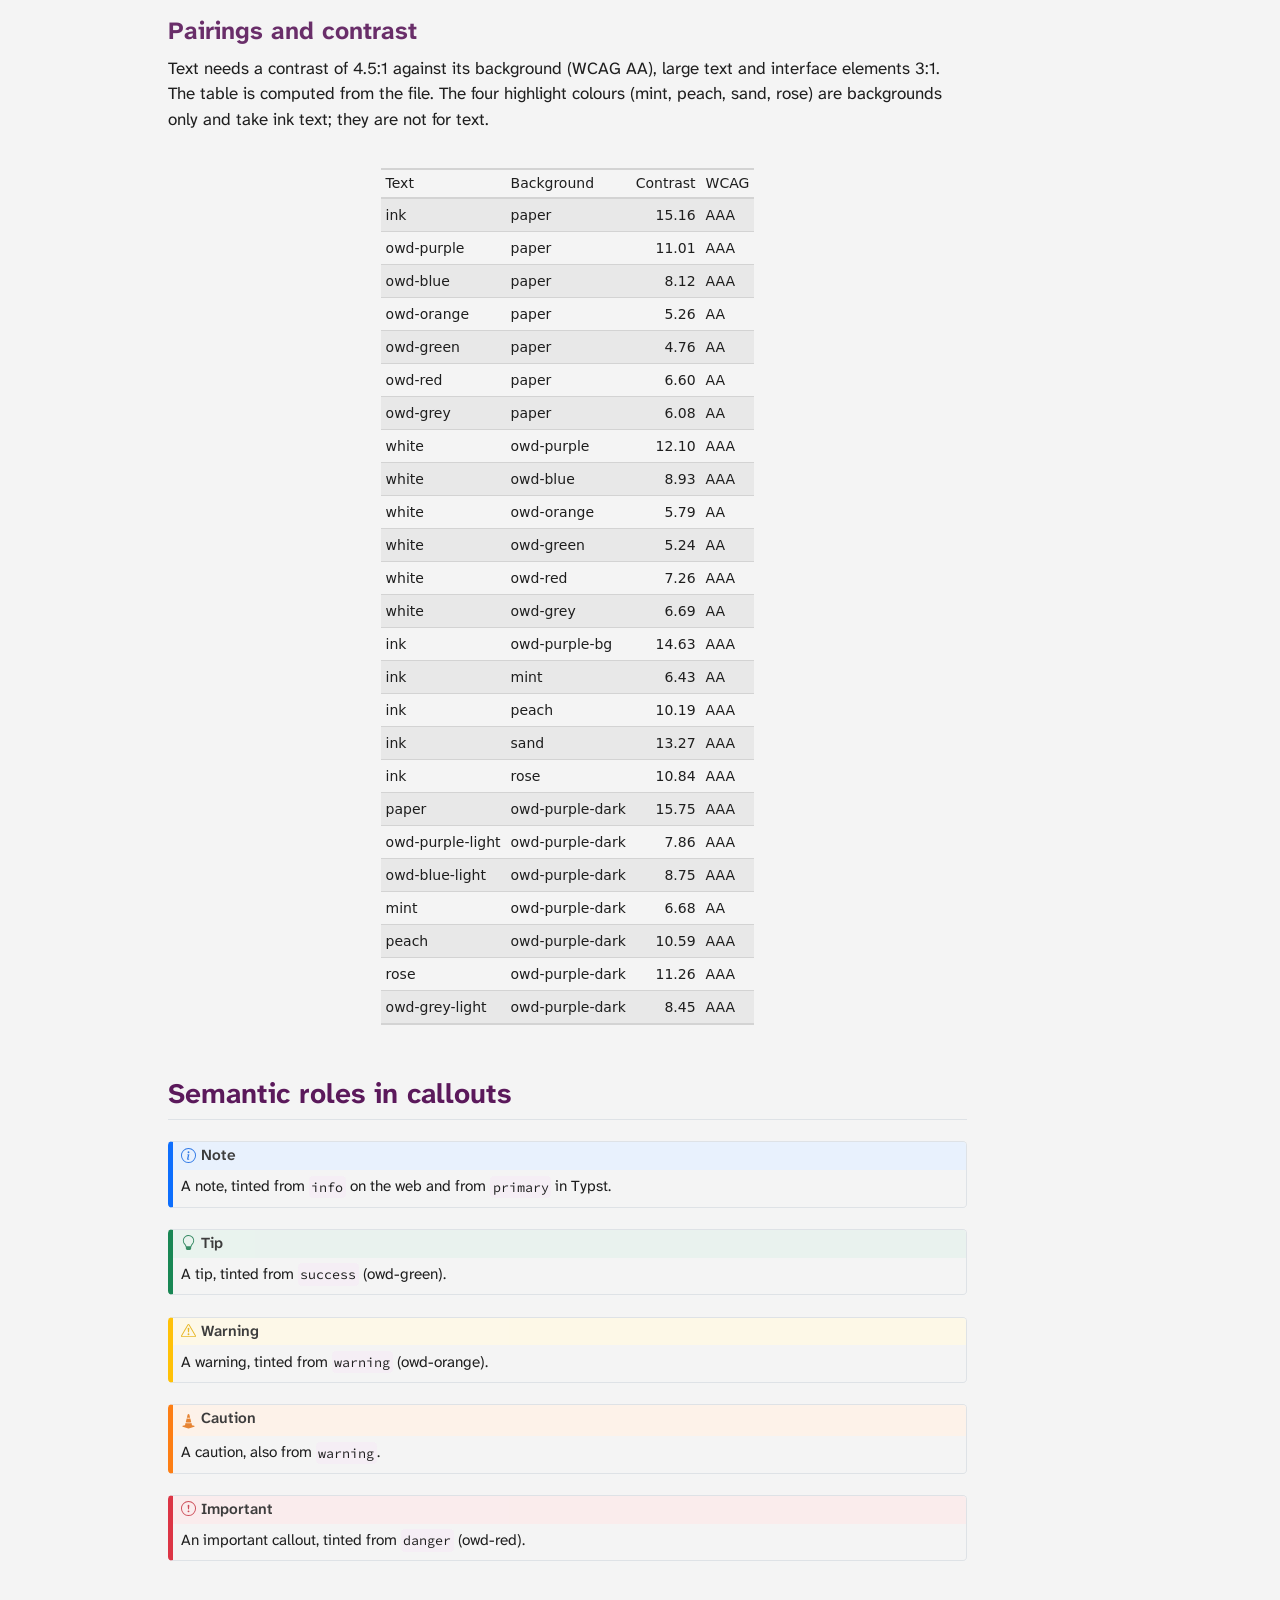
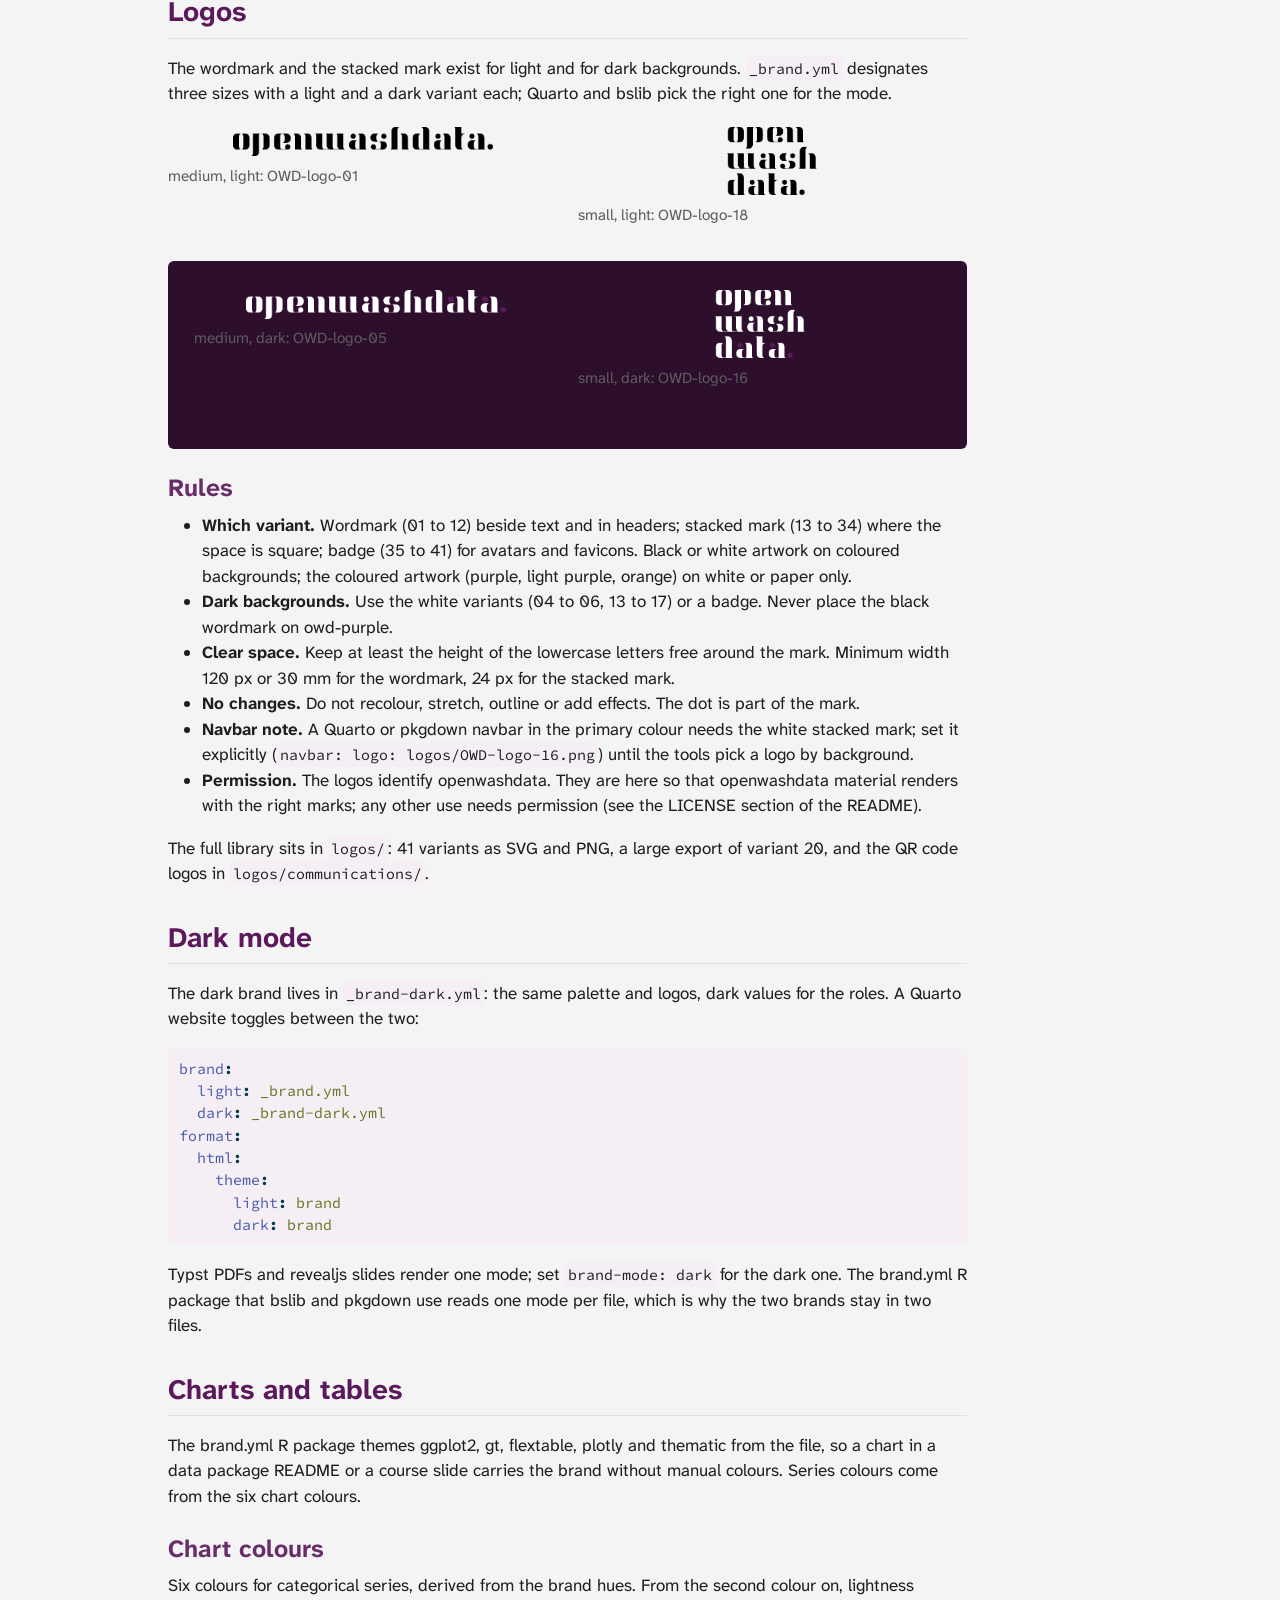
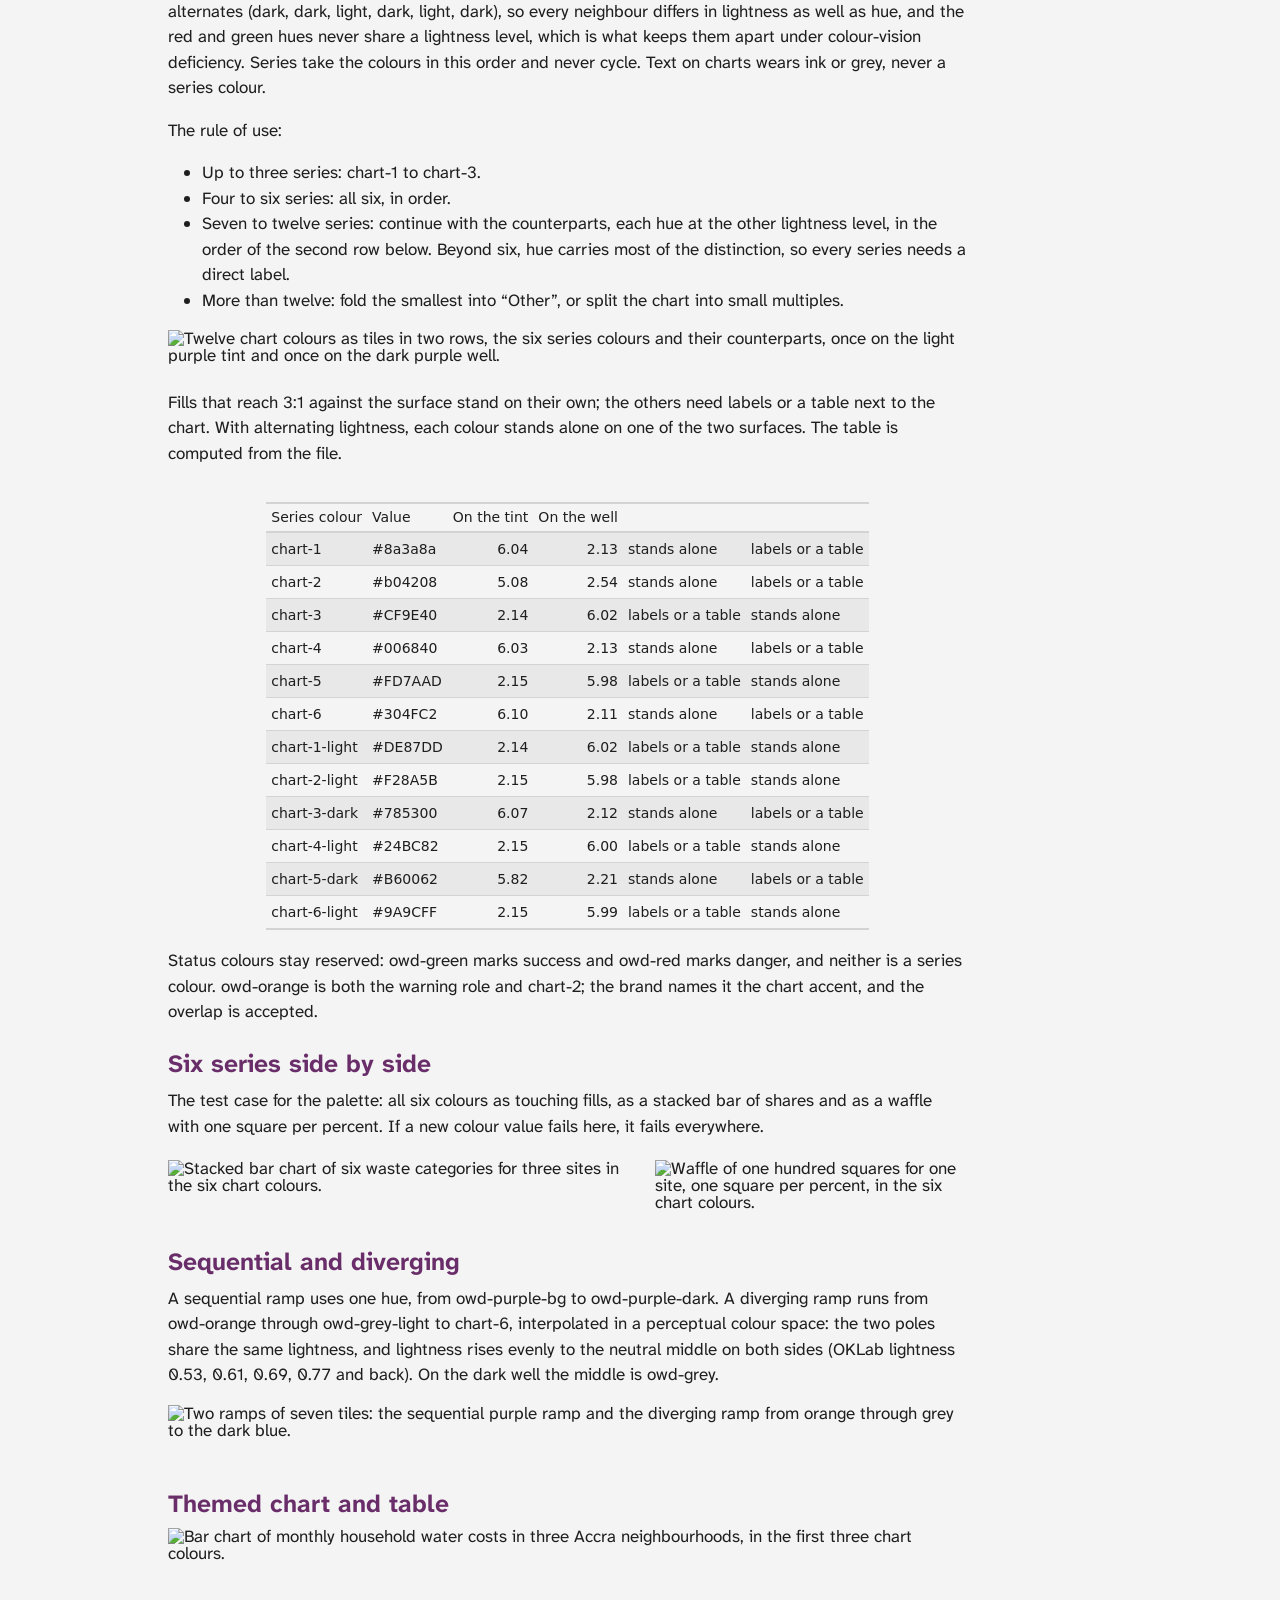
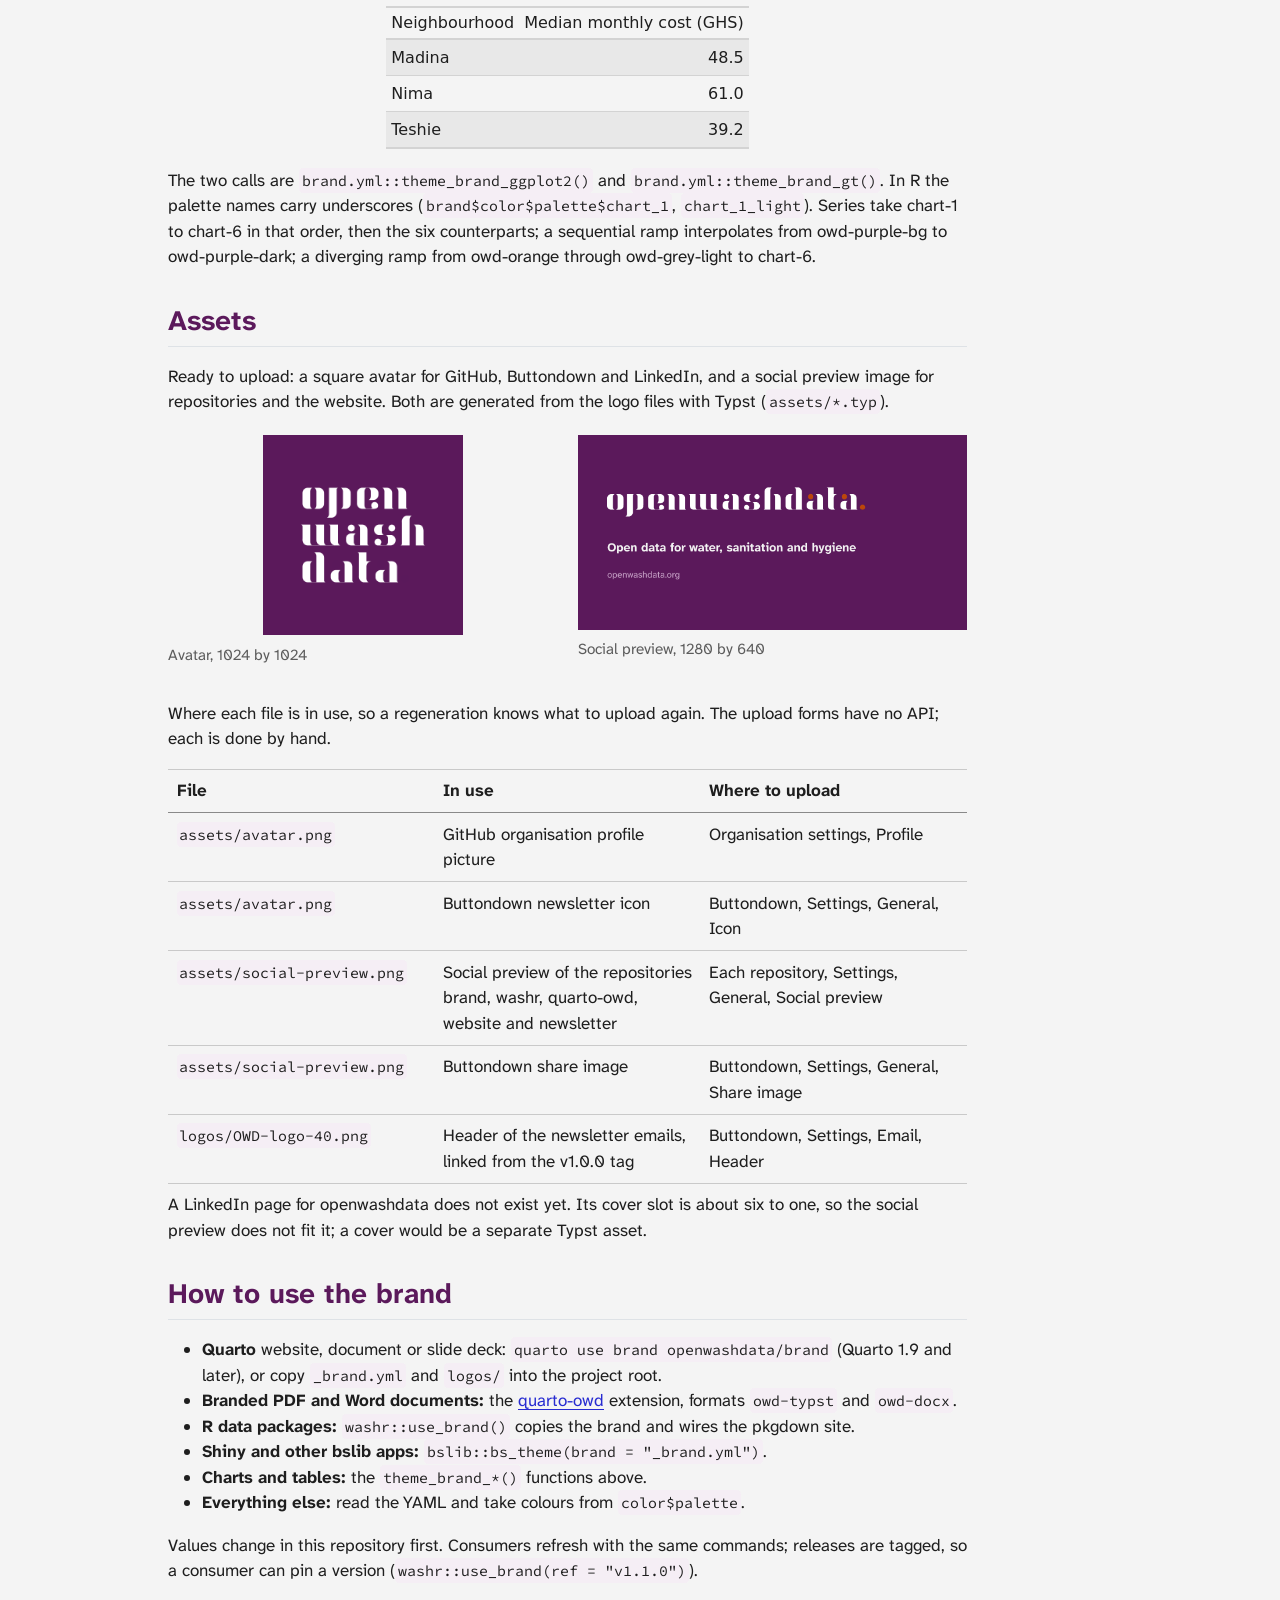
==== commit 9569d454: "chore: release notes for 1.1.0 The development notes become the 1.1.0 section, and the README and th" ====
--- a/docs/index.html
+++ b/docs/index.html
@@ -460,23 +460,23 @@
 <p>Text needs a contrast of 4.5:1 against its background (WCAG AA), large text and interface elements 3:1. The table is computed from the file. The four highlight colours (mint, peach, sand, rose) are backgrounds only and take ink text; they are not for text.</p>
 <div class="cell">
 <div class="cell-output-display">
-<div id="yqdlfxweuj" style="padding-left:0px;padding-right:0px;padding-top:10px;padding-bottom:10px;overflow-x:auto;overflow-y:auto;width:auto;height:auto;">
-<style>#yqdlfxweuj table {
+<div id="gozcfwsnar" style="padding-left:0px;padding-right:0px;padding-top:10px;padding-bottom:10px;overflow-x:auto;overflow-y:auto;width:auto;height:auto;">
+<style>#gozcfwsnar table {
   font-family: system-ui, 'Segoe UI', Roboto, Helvetica, Arial, sans-serif, 'Apple Color Emoji', 'Segoe UI Emoji', 'Segoe UI Symbol', 'Noto Color Emoji';
   -webkit-font-smoothing: antialiased;
   -moz-osx-font-smoothing: grayscale;
 }
 
-#yqdlfxweuj thead, #yqdlfxweuj tbody, #yqdlfxweuj tfoot, #yqdlfxweuj tr, #yqdlfxweuj td, #yqdlfxweuj th {
+#gozcfwsnar thead, #gozcfwsnar tbody, #gozcfwsnar tfoot, #gozcfwsnar tr, #gozcfwsnar td, #gozcfwsnar th {
   border-style: none;
 }
 
-#yqdlfxweuj p {
+#gozcfwsnar p {
   margin: 0;
   padding: 0;
 }
 
-#yqdlfxweuj .gt_table {
+#gozcfwsnar .gt_table {
   display: table;
   border-collapse: collapse;
   line-height: normal;
@@ -502,12 +502,12 @@
   border-left-color: #D3D3D3;
 }
 
-#yqdlfxweuj .gt_caption {
+#gozcfwsnar .gt_caption {
   padding-top: 4px;
   padding-bottom: 4px;
 }
 
-#yqdlfxweuj .gt_title {
+#gozcfwsnar .gt_title {
   color: #1E1E1E;
   font-size: 125%;
   font-weight: initial;
@@ -519,7 +519,7 @@
   border-bottom-width: 0;
 }
 
-#yqdlfxweuj .gt_subtitle {
+#gozcfwsnar .gt_subtitle {
   color: #1E1E1E;
   font-size: 85%;
   font-weight: initial;
@@ -531,7 +531,7 @@
   border-top-width: 0;
 }
 
-#yqdlfxweuj .gt_heading {
+#gozcfwsnar .gt_heading {
   background-color: #F4F4F4;
   text-align: center;
   border-bottom-color: #F4F4F4;
@@ -543,13 +543,13 @@
   border-right-color: #D3D3D3;
 }
 
-#yqdlfxweuj .gt_bottom_border {
+#gozcfwsnar .gt_bottom_border {
   border-bottom-style: solid;
   border-bottom-width: 2px;
   border-bottom-color: #D3D3D3;
 }
 
-#yqdlfxweuj .gt_col_headings {
+#gozcfwsnar .gt_col_headings {
   border-top-style: solid;
   border-top-width: 2px;
   border-top-color: #D3D3D3;
@@ -564,7 +564,7 @@
   border-right-color: #D3D3D3;
 }
 
-#yqdlfxweuj .gt_col_heading {
+#gozcfwsnar .gt_col_heading {
   color: #1E1E1E;
   background-color: #F4F4F4;
   font-size: 100%;
@@ -584,7 +584,7 @@
   overflow-x: hidden;
 }
 
-#yqdlfxweuj .gt_column_spanner_outer {
+#gozcfwsnar .gt_column_spanner_outer {
   color: #1E1E1E;
   background-color: #F4F4F4;
   font-size: 100%;
@@ -596,15 +596,15 @@
   padding-right: 4px;
 }
 
-#yqdlfxweuj .gt_column_spanner_outer:first-child {
+#gozcfwsnar .gt_column_spanner_outer:first-child {
   padding-left: 0;
 }
 
-#yqdlfxweuj .gt_column_spanner_outer:last-child {
+#gozcfwsnar .gt_column_spanner_outer:last-child {
   padding-right: 0;
 }
 
-#yqdlfxweuj .gt_column_spanner {
+#gozcfwsnar .gt_column_spanner {
   border-bottom-style: solid;
   border-bottom-width: 2px;
   border-bottom-color: #D3D3D3;
@@ -616,11 +616,11 @@
   width: 100%;
 }
 
-#yqdlfxweuj .gt_spanner_row {
+#gozcfwsnar .gt_spanner_row {
   border-bottom-style: hidden;
 }
 
-#yqdlfxweuj .gt_group_heading {
+#gozcfwsnar .gt_group_heading {
   padding-top: 8px;
   padding-bottom: 8px;
   padding-left: 5px;
@@ -646,7 +646,7 @@
   text-align: left;
 }
 
-#yqdlfxweuj .gt_empty_group_heading {
+#gozcfwsnar .gt_empty_group_heading {
   padding: 0.5px;
   color: #1E1E1E;
   background-color: #F4F4F4;
@@ -661,15 +661,15 @@
   vertical-align: middle;
 }
 
-#yqdlfxweuj .gt_from_md > :first-child {
+#gozcfwsnar .gt_from_md > :first-child {
   margin-top: 0;
 }
 
-#yqdlfxweuj .gt_from_md > :last-child {
+#gozcfwsnar .gt_from_md > :last-child {
   margin-bottom: 0;
 }
 
-#yqdlfxweuj .gt_row {
+#gozcfwsnar .gt_row {
   padding-top: 8px;
   padding-bottom: 8px;
   padding-left: 5px;
@@ -688,7 +688,7 @@
   overflow-x: hidden;
 }
 
-#yqdlfxweuj .gt_stub {
+#gozcfwsnar .gt_stub {
   color: #1E1E1E;
   background-color: #F4F4F4;
   font-size: 100%;
@@ -701,7 +701,7 @@
   padding-right: 5px;
 }
 
-#yqdlfxweuj .gt_stub_row_group {
+#gozcfwsnar .gt_stub_row_group {
   color: #1E1E1E;
   background-color: #F4F4F4;
   font-size: 100%;
@@ -715,15 +715,15 @@
   vertical-align: top;
 }
 
-#yqdlfxweuj .gt_row_group_first td {
+#gozcfwsnar .gt_row_group_first td {
   border-top-width: 2px;
 }
 
-#yqdlfxweuj .gt_row_group_first th {
+#gozcfwsnar .gt_row_group_first th {
   border-top-width: 2px;
 }
 
-#yqdlfxweuj .gt_summary_row {
+#gozcfwsnar .gt_summary_row {
   color: #1E1E1E;
   background-color: #F4F4F4;
   text-transform: inherit;
@@ -733,16 +733,16 @@
   padding-right: 5px;
 }
 
-#yqdlfxweuj .gt_first_summary_row {
+#gozcfwsnar .gt_first_summary_row {
   border-top-style: solid;
   border-top-color: #D3D3D3;
 }
 
-#yqdlfxweuj .gt_first_summary_row.thick {
+#gozcfwsnar .gt_first_summary_row.thick {
   border-top-width: 2px;
 }
 
-#yqdlfxweuj .gt_last_summary_row {
+#gozcfwsnar .gt_last_summary_row {
   padding-top: 8px;
   padding-bottom: 8px;
   padding-left: 5px;
@@ -752,7 +752,7 @@
   border-bottom-color: #D3D3D3;
 }
 
-#yqdlfxweuj .gt_grand_summary_row {
+#gozcfwsnar .gt_grand_summary_row {
   color: #1E1E1E;
   background-color: #F4F4F4;
   text-transform: inherit;
@@ -762,7 +762,7 @@
   padding-right: 5px;
 }
 
-#yqdlfxweuj .gt_first_grand_summary_row {
+#gozcfwsnar .gt_first_grand_summary_row {
   padding-top: 8px;
   padding-bottom: 8px;
   padding-left: 5px;
@@ -772,7 +772,7 @@
   border-top-color: #D3D3D3;
 }
 
-#yqdlfxweuj .gt_last_grand_summary_row_top {
+#gozcfwsnar .gt_last_grand_summary_row_top {
   padding-top: 8px;
   padding-bottom: 8px;
   padding-left: 5px;
@@ -782,11 +782,11 @@
   border-bottom-color: #D3D3D3;
 }
 
-#yqdlfxweuj .gt_striped {
+#gozcfwsnar .gt_striped {
   background-color: rgba(128, 128, 128, 0.05);
 }
 
-#yqdlfxweuj .gt_table_body {
+#gozcfwsnar .gt_table_body {
   border-top-style: solid;
   border-top-width: 2px;
   border-top-color: #D3D3D3;
@@ -795,7 +795,7 @@
   border-bottom-color: #D3D3D3;
 }
 
-#yqdlfxweuj .gt_footnotes {
+#gozcfwsnar .gt_footnotes {
   color: #1E1E1E;
   background-color: #F4F4F4;
   border-bottom-style: none;
@@ -809,7 +809,7 @@
   border-right-color: #D3D3D3;
 }
 
-#yqdlfxweuj .gt_footnote {
+#gozcfwsnar .gt_footnote {
   margin: 0px;
   font-size: 90%;
   padding-top: 4px;
@@ -818,7 +818,7 @@
   padding-right: 5px;
 }
 
-#yqdlfxweuj .gt_sourcenotes {
+#gozcfwsnar .gt_sourcenotes {
   color: #1E1E1E;
   background-color: #F4F4F4;
   border-bottom-style: none;
@@ -832,7 +832,7 @@
   border-right-color: #D3D3D3;
 }
 
-#yqdlfxweuj .gt_sourcenote {
+#gozcfwsnar .gt_sourcenote {
   font-size: 90%;
   padding-top: 4px;
   padding-bottom: 4px;
@@ -840,72 +840,72 @@
   padding-right: 5px;
 }
 
-#yqdlfxweuj .gt_left {
+#gozcfwsnar .gt_left {
   text-align: left;
 }
 
-#yqdlfxweuj .gt_center {
+#gozcfwsnar .gt_center {
   text-align: center;
 }
 
-#yqdlfxweuj .gt_right {
+#gozcfwsnar .gt_right {
   text-align: right;
   font-variant-numeric: tabular-nums;
 }
 
-#yqdlfxweuj .gt_font_normal {
+#gozcfwsnar .gt_font_normal {
   font-weight: normal;
 }
 
-#yqdlfxweuj .gt_font_bold {
+#gozcfwsnar .gt_font_bold {
   font-weight: bold;
 }
 
-#yqdlfxweuj .gt_font_italic {
+#gozcfwsnar .gt_font_italic {
   font-style: italic;
 }
 
-#yqdlfxweuj .gt_super {
+#gozcfwsnar .gt_super {
   font-size: 65%;
 }
 
-#yqdlfxweuj .gt_footnote_marks {
+#gozcfwsnar .gt_footnote_marks {
   font-size: 75%;
   vertical-align: 0.4em;
   position: initial;
 }
 
-#yqdlfxweuj .gt_asterisk {
+#gozcfwsnar .gt_asterisk {
   font-size: 100%;
   vertical-align: 0;
 }
 
-#yqdlfxweuj .gt_indent_1 {
+#gozcfwsnar .gt_indent_1 {
   text-indent: 5px;
 }
 
-#yqdlfxweuj .gt_indent_2 {
+#gozcfwsnar .gt_indent_2 {
   text-indent: 10px;
 }
 
-#yqdlfxweuj .gt_indent_3 {
+#gozcfwsnar .gt_indent_3 {
   text-indent: 15px;
 }
 
-#yqdlfxweuj .gt_indent_4 {
+#gozcfwsnar .gt_indent_4 {
   text-indent: 20px;
 }
 
-#yqdlfxweuj .gt_indent_5 {
+#gozcfwsnar .gt_indent_5 {
   text-indent: 25px;
 }
 
-#yqdlfxweuj .katex-display {
+#gozcfwsnar .katex-display {
   display: inline-flex !important;
   margin-bottom: 0.75em !important;
 }
 
-#yqdlfxweuj div.Reactable > div.rt-table > div.rt-thead > div.rt-tr.rt-tr-group-header > div.rt-th-group:after {
+#gozcfwsnar div.Reactable > div.rt-table > div.rt-thead > div.rt-tr.rt-tr-group-header > div.rt-th-group:after {
   height: 0px !important;
 }
 </style>
@@ -1242,23 +1242,23 @@
 <p>Fills that reach 3:1 against the surface stand on their own; the others need labels or a table next to the chart. With alternating lightness, each colour stands alone on one of the two surfaces. The table is computed from the file.</p>
 <div class="cell">
 <div class="cell-output-display">
-<div id="ehlgmenrsp" style="padding-left:0px;padding-right:0px;padding-top:10px;padding-bottom:10px;overflow-x:auto;overflow-y:auto;width:auto;height:auto;">
-<style>#ehlgmenrsp table {
+<div id="omtoikpvxj" style="padding-left:0px;padding-right:0px;padding-top:10px;padding-bottom:10px;overflow-x:auto;overflow-y:auto;width:auto;height:auto;">
+<style>#omtoikpvxj table {
   font-family: system-ui, 'Segoe UI', Roboto, Helvetica, Arial, sans-serif, 'Apple Color Emoji', 'Segoe UI Emoji', 'Segoe UI Symbol', 'Noto Color Emoji';
   -webkit-font-smoothing: antialiased;
   -moz-osx-font-smoothing: grayscale;
 }
 
-#ehlgmenrsp thead, #ehlgmenrsp tbody, #ehlgmenrsp tfoot, #ehlgmenrsp tr, #ehlgmenrsp td, #ehlgmenrsp th {
+#omtoikpvxj thead, #omtoikpvxj tbody, #omtoikpvxj tfoot, #omtoikpvxj tr, #omtoikpvxj td, #omtoikpvxj th {
   border-style: none;
 }
 
-#ehlgmenrsp p {
+#omtoikpvxj p {
   margin: 0;
   padding: 0;
 }
 
-#ehlgmenrsp .gt_table {
+#omtoikpvxj .gt_table {
   display: table;
   border-collapse: collapse;
   line-height: normal;
@@ -1284,12 +1284,12 @@
   border-left-color: #D3D3D3;
 }
 
-#ehlgmenrsp .gt_caption {
+#omtoikpvxj .gt_caption {
   padding-top: 4px;
   padding-bottom: 4px;
 }
 
-#ehlgmenrsp .gt_title {
+#omtoikpvxj .gt_title {
   color: #1E1E1E;
   font-size: 125%;
   font-weight: initial;
@@ -1301,7 +1301,7 @@
   border-bottom-width: 0;
 }
 
-#ehlgmenrsp .gt_subtitle {
+#omtoikpvxj .gt_subtitle {
   color: #1E1E1E;
   font-size: 85%;
   font-weight: initial;
@@ -1313,7 +1313,7 @@
   border-top-width: 0;
 }
 
-#ehlgmenrsp .gt_heading {
+#omtoikpvxj .gt_heading {
   background-color: #F4F4F4;
   text-align: center;
   border-bottom-color: #F4F4F4;
@@ -1325,13 +1325,13 @@
   border-right-color: #D3D3D3;
 }
 
-#ehlgmenrsp .gt_bottom_border {
+#omtoikpvxj .gt_bottom_border {
   border-bottom-style: solid;
   border-bottom-width: 2px;
   border-bottom-color: #D3D3D3;
 }
 
-#ehlgmenrsp .gt_col_headings {
+#omtoikpvxj .gt_col_headings {
   border-top-style: solid;
   border-top-width: 2px;
   border-top-color: #D3D3D3;
@@ -1346,7 +1346,7 @@
   border-right-color: #D3D3D3;
 }
 
-#ehlgmenrsp .gt_col_heading {
+#omtoikpvxj .gt_col_heading {
   color: #1E1E1E;
   background-color: #F4F4F4;
   font-size: 100%;
@@ -1366,7 +1366,7 @@
   overflow-x: hidden;
 }
 
-#ehlgmenrsp .gt_column_spanner_outer {
+#omtoikpvxj .gt_column_spanner_outer {
   color: #1E1E1E;
   background-color: #F4F4F4;
   font-size: 100%;
@@ -1378,15 +1378,15 @@
   padding-right: 4px;
 }
 
-#ehlgmenrsp .gt_column_spanner_outer:first-child {
+#omtoikpvxj .gt_column_spanner_outer:first-child {
   padding-left: 0;
 }
 
-#ehlgmenrsp .gt_column_spanner_outer:last-child {
+#omtoikpvxj .gt_column_spanner_outer:last-child {
   padding-right: 0;
 }
 
-#ehlgmenrsp .gt_column_spanner {
+#omtoikpvxj .gt_column_spanner {
   border-bottom-style: solid;
   border-bottom-width: 2px;
   border-bottom-color: #D3D3D3;
@@ -1398,11 +1398,11 @@
   width: 100%;
 }
 
-#ehlgmenrsp .gt_spanner_row {
+#omtoikpvxj .gt_spanner_row {
   border-bottom-style: hidden;
 }
 
-#ehlgmenrsp .gt_group_heading {
+#omtoikpvxj .gt_group_heading {
   padding-top: 8px;
   padding-bottom: 8px;
   padding-left: 5px;
@@ -1428,7 +1428,7 @@
   text-align: left;
 }
 
-#ehlgmenrsp .gt_empty_group_heading {
+#omtoikpvxj .gt_empty_group_heading {
   padding: 0.5px;
   color: #1E1E1E;
   background-color: #F4F4F4;
@@ -1443,15 +1443,15 @@
   vertical-align: middle;
 }
 
-#ehlgmenrsp .gt_from_md > :first-child {
+#omtoikpvxj .gt_from_md > :first-child {
   margin-top: 0;
 }
 
-#ehlgmenrsp .gt_from_md > :last-child {
+#omtoikpvxj .gt_from_md > :last-child {
   margin-bottom: 0;
 }
 
-#ehlgmenrsp .gt_row {
+#omtoikpvxj .gt_row {
   padding-top: 8px;
   padding-bottom: 8px;
   padding-left: 5px;
@@ -1470,7 +1470,7 @@
   overflow-x: hidden;
 }
 
-#ehlgmenrsp .gt_stub {
+#omtoikpvxj .gt_stub {
   color: #1E1E1E;
   background-color: #F4F4F4;
   font-size: 100%;
@@ -1483,7 +1483,7 @@
   padding-right: 5px;
 }
 
-#ehlgmenrsp .gt_stub_row_group {
+#omtoikpvxj .gt_stub_row_group {
   color: #1E1E1E;
   background-color: #F4F4F4;
   font-size: 100%;
@@ -1497,15 +1497,15 @@
   vertical-align: top;
 }
 
-#ehlgmenrsp .gt_row_group_first td {
+#omtoikpvxj .gt_row_group_first td {
   border-top-width: 2px;
 }
 
-#ehlgmenrsp .gt_row_group_first th {
+#omtoikpvxj .gt_row_group_first th {
   border-top-width: 2px;
 }
 
-#ehlgmenrsp .gt_summary_row {
+#omtoikpvxj .gt_summary_row {
   color: #1E1E1E;
   background-color: #F4F4F4;
   text-transform: inherit;
@@ -1515,16 +1515,16 @@
   padding-right: 5px;
 }
 
-#ehlgmenrsp .gt_first_summary_row {
+#omtoikpvxj .gt_first_summary_row {
   border-top-style: solid;
   border-top-color: #D3D3D3;
 }
 
-#ehlgmenrsp .gt_first_summary_row.thick {
+#omtoikpvxj .gt_first_summary_row.thick {
   border-top-width: 2px;
 }
 
-#ehlgmenrsp .gt_last_summary_row {
+#omtoikpvxj .gt_last_summary_row {
   padding-top: 8px;
   padding-bottom: 8px;
   padding-left: 5px;
@@ -1534,7 +1534,7 @@
   border-bottom-color: #D3D3D3;
 }
 
-#ehlgmenrsp .gt_grand_summary_row {
+#omtoikpvxj .gt_grand_summary_row {
   color: #1E1E1E;
   background-color: #F4F4F4;
   text-transform: inherit;
@@ -1544,7 +1544,7 @@
   padding-right: 5px;
 }
 
-#ehlgmenrsp .gt_first_grand_summary_row {
+#omtoikpvxj .gt_first_grand_summary_row {
   padding-top: 8px;
   padding-bottom: 8px;
   padding-left: 5px;
@@ -1554,7 +1554,7 @@
   border-top-color: #D3D3D3;
 }
 
-#ehlgmenrsp .gt_last_grand_summary_row_top {
+#omtoikpvxj .gt_last_grand_summary_row_top {
   padding-top: 8px;
   padding-bottom: 8px;
   padding-left: 5px;
@@ -1564,11 +1564,11 @@
   border-bottom-color: #D3D3D3;
 }
 
-#ehlgmenrsp .gt_striped {
+#omtoikpvxj .gt_striped {
   background-color: rgba(128, 128, 128, 0.05);
 }
 
-#ehlgmenrsp .gt_table_body {
+#omtoikpvxj .gt_table_body {
   border-top-style: solid;
   border-top-width: 2px;
   border-top-color: #D3D3D3;
@@ -1577,7 +1577,7 @@
   border-bottom-color: #D3D3D3;
 }
 
-#ehlgmenrsp .gt_footnotes {
+#omtoikpvxj .gt_footnotes {
   color: #1E1E1E;
   background-color: #F4F4F4;
   border-bottom-style: none;
@@ -1591,7 +1591,7 @@
   border-right-color: #D3D3D3;
 }
 
-#ehlgmenrsp .gt_footnote {
+#omtoikpvxj .gt_footnote {
   margin: 0px;
   font-size: 90%;
   padding-top: 4px;
@@ -1600,7 +1600,7 @@
   padding-right: 5px;
 }
 
-#ehlgmenrsp .gt_sourcenotes {
+#omtoikpvxj .gt_sourcenotes {
   color: #1E1E1E;
   background-color: #F4F4F4;
   border-bottom-style: none;
@@ -1614,7 +1614,7 @@
   border-right-color: #D3D3D3;
 }
 
-#ehlgmenrsp .gt_sourcenote {
+#omtoikpvxj .gt_sourcenote {
   font-size: 90%;
   padding-top: 4px;
   padding-bottom: 4px;
@@ -1622,72 +1622,72 @@
   padding-right: 5px;
 }
 
-#ehlgmenrsp .gt_left {
+#omtoikpvxj .gt_left {
   text-align: left;
 }
 
-#ehlgmenrsp .gt_center {
+#omtoikpvxj .gt_center {
   text-align: center;
 }
 
-#ehlgmenrsp .gt_right {
+#omtoikpvxj .gt_right {
   text-align: right;
   font-variant-numeric: tabular-nums;
 }
 
-#ehlgmenrsp .gt_font_normal {
+#omtoikpvxj .gt_font_normal {
   font-weight: normal;
 }
 
-#ehlgmenrsp .gt_font_bold {
+#omtoikpvxj .gt_font_bold {
   font-weight: bold;
 }
 
-#ehlgmenrsp .gt_font_italic {
+#omtoikpvxj .gt_font_italic {
   font-style: italic;
 }
 
-#ehlgmenrsp .gt_super {
+#omtoikpvxj .gt_super {
   font-size: 65%;
 }
 
-#ehlgmenrsp .gt_footnote_marks {
+#omtoikpvxj .gt_footnote_marks {
   font-size: 75%;
   vertical-align: 0.4em;
   position: initial;
 }
 
-#ehlgmenrsp .gt_asterisk {
+#omtoikpvxj .gt_asterisk {
   font-size: 100%;
   vertical-align: 0;
 }
 
-#ehlgmenrsp .gt_indent_1 {
+#omtoikpvxj .gt_indent_1 {
   text-indent: 5px;
 }
 
-#ehlgmenrsp .gt_indent_2 {
+#omtoikpvxj .gt_indent_2 {
   text-indent: 10px;
 }
 
-#ehlgmenrsp .gt_indent_3 {
+#omtoikpvxj .gt_indent_3 {
   text-indent: 15px;
 }
 
-#ehlgmenrsp .gt_indent_4 {
+#omtoikpvxj .gt_indent_4 {
   text-indent: 20px;
 }
 
-#ehlgmenrsp .gt_indent_5 {
+#omtoikpvxj .gt_indent_5 {
   text-indent: 25px;
 }
 
-#ehlgmenrsp .katex-display {
+#omtoikpvxj .katex-display {
   display: inline-flex !important;
   margin-bottom: 0.75em !important;
 }
 
-#ehlgmenrsp div.Reactable > div.rt-table > div.rt-thead > div.rt-tr.rt-tr-group-header > div.rt-th-group:after {
+#omtoikpvxj div.Reactable > div.rt-table > div.rt-thead > div.rt-tr.rt-tr-group-header > div.rt-th-group:after {
   height: 0px !important;
 }
 </style>
@@ -1860,23 +1860,23 @@
 </div>
 <div class="cell">
 <div class="cell-output-display">
-<div id="vfhpdljtqp" style="padding-left:0px;padding-right:0px;padding-top:10px;padding-bottom:10px;overflow-x:auto;overflow-y:auto;width:auto;height:auto;">
-<style>#vfhpdljtqp table {
+<div id="lpyuwpmmdi" style="padding-left:0px;padding-right:0px;padding-top:10px;padding-bottom:10px;overflow-x:auto;overflow-y:auto;width:auto;height:auto;">
+<style>#lpyuwpmmdi table {
   font-family: system-ui, 'Segoe UI', Roboto, Helvetica, Arial, sans-serif, 'Apple Color Emoji', 'Segoe UI Emoji', 'Segoe UI Symbol', 'Noto Color Emoji';
   -webkit-font-smoothing: antialiased;
   -moz-osx-font-smoothing: grayscale;
 }
 
-#vfhpdljtqp thead, #vfhpdljtqp tbody, #vfhpdljtqp tfoot, #vfhpdljtqp tr, #vfhpdljtqp td, #vfhpdljtqp th {
+#lpyuwpmmdi thead, #lpyuwpmmdi tbody, #lpyuwpmmdi tfoot, #lpyuwpmmdi tr, #lpyuwpmmdi td, #lpyuwpmmdi th {
   border-style: none;
 }
 
-#vfhpdljtqp p {
+#lpyuwpmmdi p {
   margin: 0;
   padding: 0;
 }
 
-#vfhpdljtqp .gt_table {
+#lpyuwpmmdi .gt_table {
   display: table;
   border-collapse: collapse;
   line-height: normal;
@@ -1902,12 +1902,12 @@
   border-left-color: #D3D3D3;
 }
 
-#vfhpdljtqp .gt_caption {
+#lpyuwpmmdi .gt_caption {
   padding-top: 4px;
   padding-bottom: 4px;
 }
 
-#vfhpdljtqp .gt_title {
+#lpyuwpmmdi .gt_title {
   color: #1E1E1E;
   font-size: 125%;
   font-weight: initial;
@@ -1919,7 +1919,7 @@
   border-bottom-width: 0;
 }
 
-#vfhpdljtqp .gt_subtitle {
+#lpyuwpmmdi .gt_subtitle {
   color: #1E1E1E;
   font-size: 85%;
   font-weight: initial;
@@ -1931,7 +1931,7 @@
   border-top-width: 0;
 }
 
-#vfhpdljtqp .gt_heading {
+#lpyuwpmmdi .gt_heading {
   background-color: #F4F4F4;
   text-align: center;
   border-bottom-color: #F4F4F4;
@@ -1943,13 +1943,13 @@
   border-right-color: #D3D3D3;
 }
 
-#vfhpdljtqp .gt_bottom_border {
+#lpyuwpmmdi .gt_bottom_border {
   border-bottom-style: solid;
   border-bottom-width: 2px;
   border-bottom-color: #D3D3D3;
 }
 
-#vfhpdljtqp .gt_col_headings {
+#lpyuwpmmdi .gt_col_headings {
   border-top-style: solid;
   border-top-width: 2px;
   border-top-color: #D3D3D3;
@@ -1964,7 +1964,7 @@
   border-right-color: #D3D3D3;
 }
 
-#vfhpdljtqp .gt_col_heading {
+#lpyuwpmmdi .gt_col_heading {
   color: #1E1E1E;
   background-color: #F4F4F4;
   font-size: 100%;
@@ -1984,7 +1984,7 @@
   overflow-x: hidden;
 }
 
-#vfhpdljtqp .gt_column_spanner_outer {
+#lpyuwpmmdi .gt_column_spanner_outer {
   color: #1E1E1E;
   background-color: #F4F4F4;
   font-size: 100%;
@@ -1996,15 +1996,15 @@
   padding-right: 4px;
 }
 
-#vfhpdljtqp .gt_column_spanner_outer:first-child {
+#lpyuwpmmdi .gt_column_spanner_outer:first-child {
   padding-left: 0;
 }
 
-#vfhpdljtqp .gt_column_spanner_outer:last-child {
+#lpyuwpmmdi .gt_column_spanner_outer:last-child {
   padding-right: 0;
 }
 
-#vfhpdljtqp .gt_column_spanner {
+#lpyuwpmmdi .gt_column_spanner {
   border-bottom-style: solid;
   border-bottom-width: 2px;
   border-bottom-color: #D3D3D3;
@@ -2016,11 +2016,11 @@
   width: 100%;
 }
 
-#vfhpdljtqp .gt_spanner_row {
+#lpyuwpmmdi .gt_spanner_row {
   border-bottom-style: hidden;
 }
 
-#vfhpdljtqp .gt_group_heading {
+#lpyuwpmmdi .gt_group_heading {
   padding-top: 8px;
   padding-bottom: 8px;
   padding-left: 5px;
@@ -2046,7 +2046,7 @@
   text-align: left;
 }
 
-#vfhpdljtqp .gt_empty_group_heading {
+#lpyuwpmmdi .gt_empty_group_heading {
   padding: 0.5px;
   color: #1E1E1E;
   background-color: #F4F4F4;
@@ -2061,15 +2061,15 @@
   vertical-align: middle;
 }
 
-#vfhpdljtqp .gt_from_md > :first-child {
+#lpyuwpmmdi .gt_from_md > :first-child {
   margin-top: 0;
 }
 
-#vfhpdljtqp .gt_from_md > :last-child {
+#lpyuwpmmdi .gt_from_md > :last-child {
   margin-bottom: 0;
 }
 
-#vfhpdljtqp .gt_row {
+#lpyuwpmmdi .gt_row {
   padding-top: 8px;
   padding-bottom: 8px;
   padding-left: 5px;
@@ -2088,7 +2088,7 @@
   overflow-x: hidden;
 }
 
-#vfhpdljtqp .gt_stub {
+#lpyuwpmmdi .gt_stub {
   color: #1E1E1E;
   background-color: #F4F4F4;
   font-size: 100%;
@@ -2101,7 +2101,7 @@
   padding-right: 5px;
 }
 
-#vfhpdljtqp .gt_stub_row_group {
+#lpyuwpmmdi .gt_stub_row_group {
   color: #1E1E1E;
   background-color: #F4F4F4;
   font-size: 100%;
@@ -2115,15 +2115,15 @@
   vertical-align: top;
 }
 
-#vfhpdljtqp .gt_row_group_first td {
+#lpyuwpmmdi .gt_row_group_first td {
   border-top-width: 2px;
 }
 
-#vfhpdljtqp .gt_row_group_first th {
+#lpyuwpmmdi .gt_row_group_first th {
   border-top-width: 2px;
 }
 
-#vfhpdljtqp .gt_summary_row {
+#lpyuwpmmdi .gt_summary_row {
   color: #1E1E1E;
   background-color: #F4F4F4;
   text-transform: inherit;
@@ -2133,16 +2133,16 @@
   padding-right: 5px;
 }
 
-#vfhpdljtqp .gt_first_summary_row {
+#lpyuwpmmdi .gt_first_summary_row {
   border-top-style: solid;
   border-top-color: #D3D3D3;
 }
 
-#vfhpdljtqp .gt_first_summary_row.thick {
+#lpyuwpmmdi .gt_first_summary_row.thick {
   border-top-width: 2px;
 }
 
-#vfhpdljtqp .gt_last_summary_row {
+#lpyuwpmmdi .gt_last_summary_row {
   padding-top: 8px;
   padding-bottom: 8px;
   padding-left: 5px;
@@ -2152,7 +2152,7 @@
   border-bottom-color: #D3D3D3;
 }
 
-#vfhpdljtqp .gt_grand_summary_row {
+#lpyuwpmmdi .gt_grand_summary_row {
   color: #1E1E1E;
   background-color: #F4F4F4;
   text-transform: inherit;
@@ -2162,7 +2162,7 @@
   padding-right: 5px;
 }
 
-#vfhpdljtqp .gt_first_grand_summary_row {
+#lpyuwpmmdi .gt_first_grand_summary_row {
   padding-top: 8px;
   padding-bottom: 8px;
   padding-left: 5px;
@@ -2172,7 +2172,7 @@
   border-top-color: #D3D3D3;
 }
 
-#vfhpdljtqp .gt_last_grand_summary_row_top {
+#lpyuwpmmdi .gt_last_grand_summary_row_top {
   padding-top: 8px;
   padding-bottom: 8px;
   padding-left: 5px;
@@ -2182,11 +2182,11 @@
   border-bottom-color: #D3D3D3;
 }
 
-#vfhpdljtqp .gt_striped {
+#lpyuwpmmdi .gt_striped {
   background-color: rgba(128, 128, 128, 0.05);
 }
 
-#vfhpdljtqp .gt_table_body {
+#lpyuwpmmdi .gt_table_body {
   border-top-style: solid;
   border-top-width: 2px;
   border-top-color: #D3D3D3;
@@ -2195,7 +2195,7 @@
   border-bottom-color: #D3D3D3;
 }
 
-#vfhpdljtqp .gt_footnotes {
+#lpyuwpmmdi .gt_footnotes {
   color: #1E1E1E;
   background-color: #F4F4F4;
   border-bottom-style: none;
@@ -2209,7 +2209,7 @@
   border-right-color: #D3D3D3;
 }
 
-#vfhpdljtqp .gt_footnote {
+#lpyuwpmmdi .gt_footnote {
   margin: 0px;
   font-size: 90%;
   padding-top: 4px;
@@ -2218,7 +2218,7 @@
   padding-right: 5px;
 }
 
-#vfhpdljtqp .gt_sourcenotes {
+#lpyuwpmmdi .gt_sourcenotes {
   color: #1E1E1E;
   background-color: #F4F4F4;
   border-bottom-style: none;
@@ -2232,7 +2232,7 @@
   border-right-color: #D3D3D3;
 }
 
-#vfhpdljtqp .gt_sourcenote {
+#lpyuwpmmdi .gt_sourcenote {
   font-size: 90%;
   padding-top: 4px;
   padding-bottom: 4px;
@@ -2240,72 +2240,72 @@
   padding-right: 5px;
 }
 
-#vfhpdljtqp .gt_left {
+#lpyuwpmmdi .gt_left {
   text-align: left;
 }
 
-#vfhpdljtqp .gt_center {
+#lpyuwpmmdi .gt_center {
   text-align: center;
 }
 
-#vfhpdljtqp .gt_right {
+#lpyuwpmmdi .gt_right {
   text-align: right;
   font-variant-numeric: tabular-nums;
 }
 
-#vfhpdljtqp .gt_font_normal {
+#lpyuwpmmdi .gt_font_normal {
   font-weight: normal;
 }
 
-#vfhpdljtqp .gt_font_bold {
+#lpyuwpmmdi .gt_font_bold {
   font-weight: bold;
 }
 
-#vfhpdljtqp .gt_font_italic {
+#lpyuwpmmdi .gt_font_italic {
   font-style: italic;
 }
 
-#vfhpdljtqp .gt_super {
+#lpyuwpmmdi .gt_super {
   font-size: 65%;
 }
 
-#vfhpdljtqp .gt_footnote_marks {
+#lpyuwpmmdi .gt_footnote_marks {
   font-size: 75%;
   vertical-align: 0.4em;
   position: initial;
 }
 
-#vfhpdljtqp .gt_asterisk {
+#lpyuwpmmdi .gt_asterisk {
   font-size: 100%;
   vertical-align: 0;
 }
 
-#vfhpdljtqp .gt_indent_1 {
+#lpyuwpmmdi .gt_indent_1 {
   text-indent: 5px;
 }
 
-#vfhpdljtqp .gt_indent_2 {
+#lpyuwpmmdi .gt_indent_2 {
   text-indent: 10px;
 }
 
-#vfhpdljtqp .gt_indent_3 {
+#lpyuwpmmdi .gt_indent_3 {
   text-indent: 15px;
 }
 
-#vfhpdljtqp .gt_indent_4 {
+#lpyuwpmmdi .gt_indent_4 {
   text-indent: 20px;
 }
 
-#vfhpdljtqp .gt_indent_5 {
+#lpyuwpmmdi .gt_indent_5 {
   text-indent: 25px;
 }
 
-#vfhpdljtqp .katex-display {
+#lpyuwpmmdi .katex-display {
   display: inline-flex !important;
   margin-bottom: 0.75em !important;
 }
 
-#vfhpdljtqp div.Reactable > div.rt-table > div.rt-thead > div.rt-tr.rt-tr-group-header > div.rt-th-group:after {
+#lpyuwpmmdi div.Reactable > div.rt-table > div.rt-thead > div.rt-tr.rt-tr-group-header > div.rt-th-group:after {
   height: 0px !important;
 }
 </style>
@@ -2416,7 +2416,7 @@
 <li><strong>Charts and tables:</strong> the <code>theme_brand_*()</code> functions above.</li>
 <li><strong>Everything else:</strong> read the YAML and take colours from <code>color$palette</code>.</li>
 </ul>
-<p>Values change in this repository first. Consumers refresh with the same commands; releases are tagged, so a consumer can pin a version (<code>washr::use_brand(ref = "v1.0.0")</code>).</p>
+<p>Values change in this repository first. Consumers refresh with the same commands; releases are tagged, so a consumer can pin a version (<code>washr::use_brand(ref = "v1.1.0")</code>).</p>
 
 
 </section>
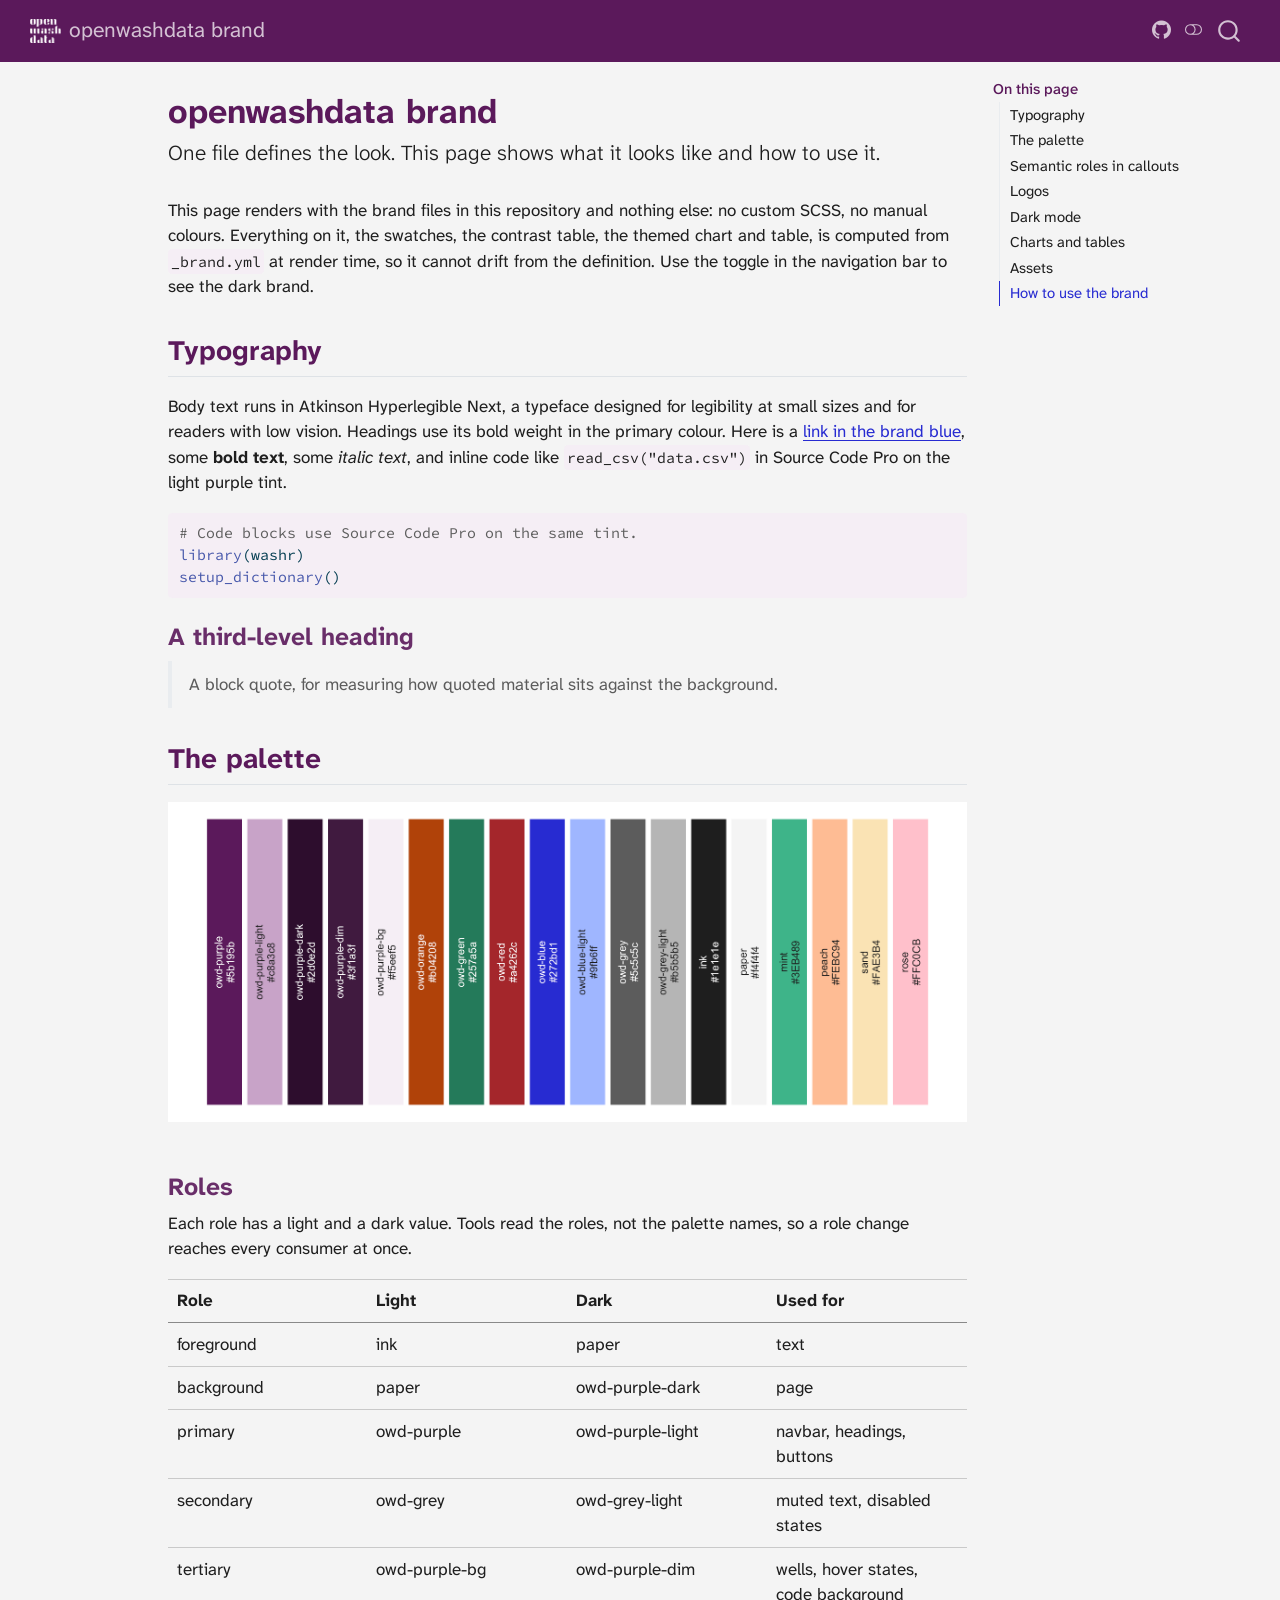
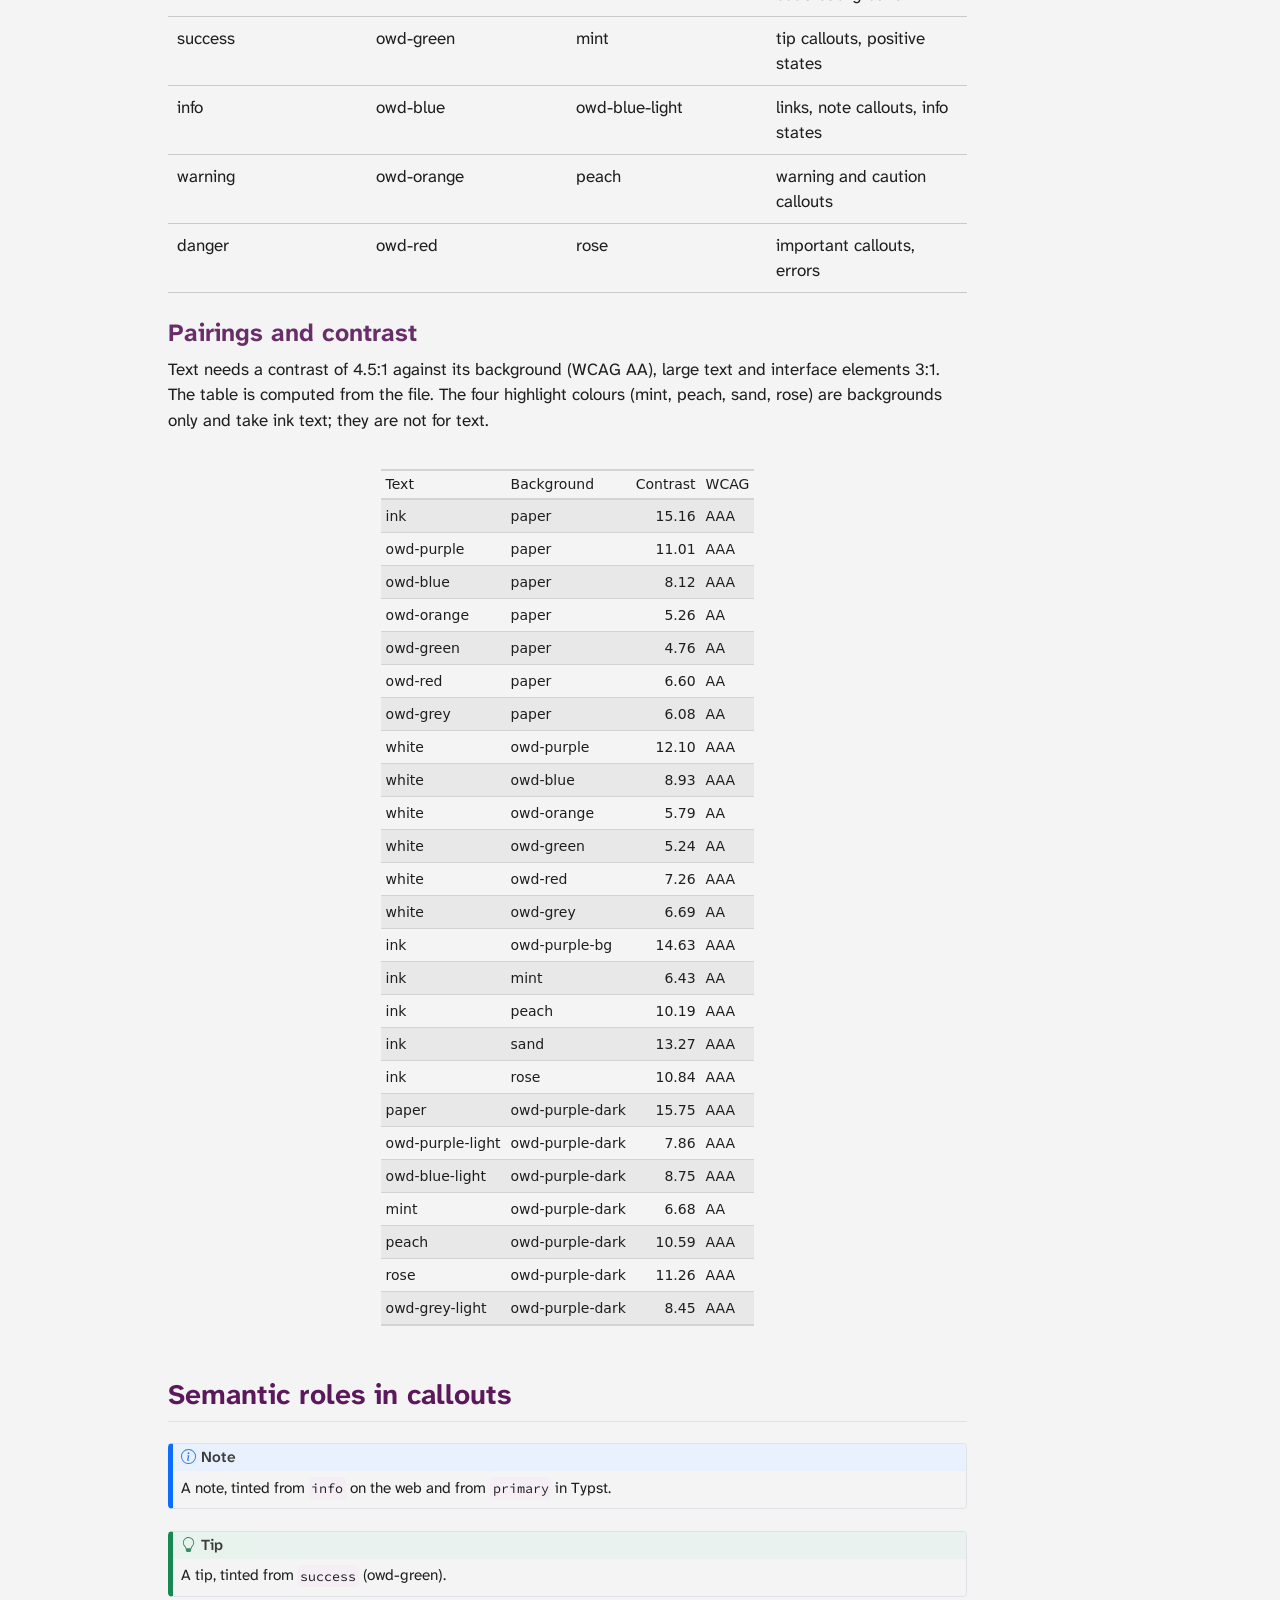
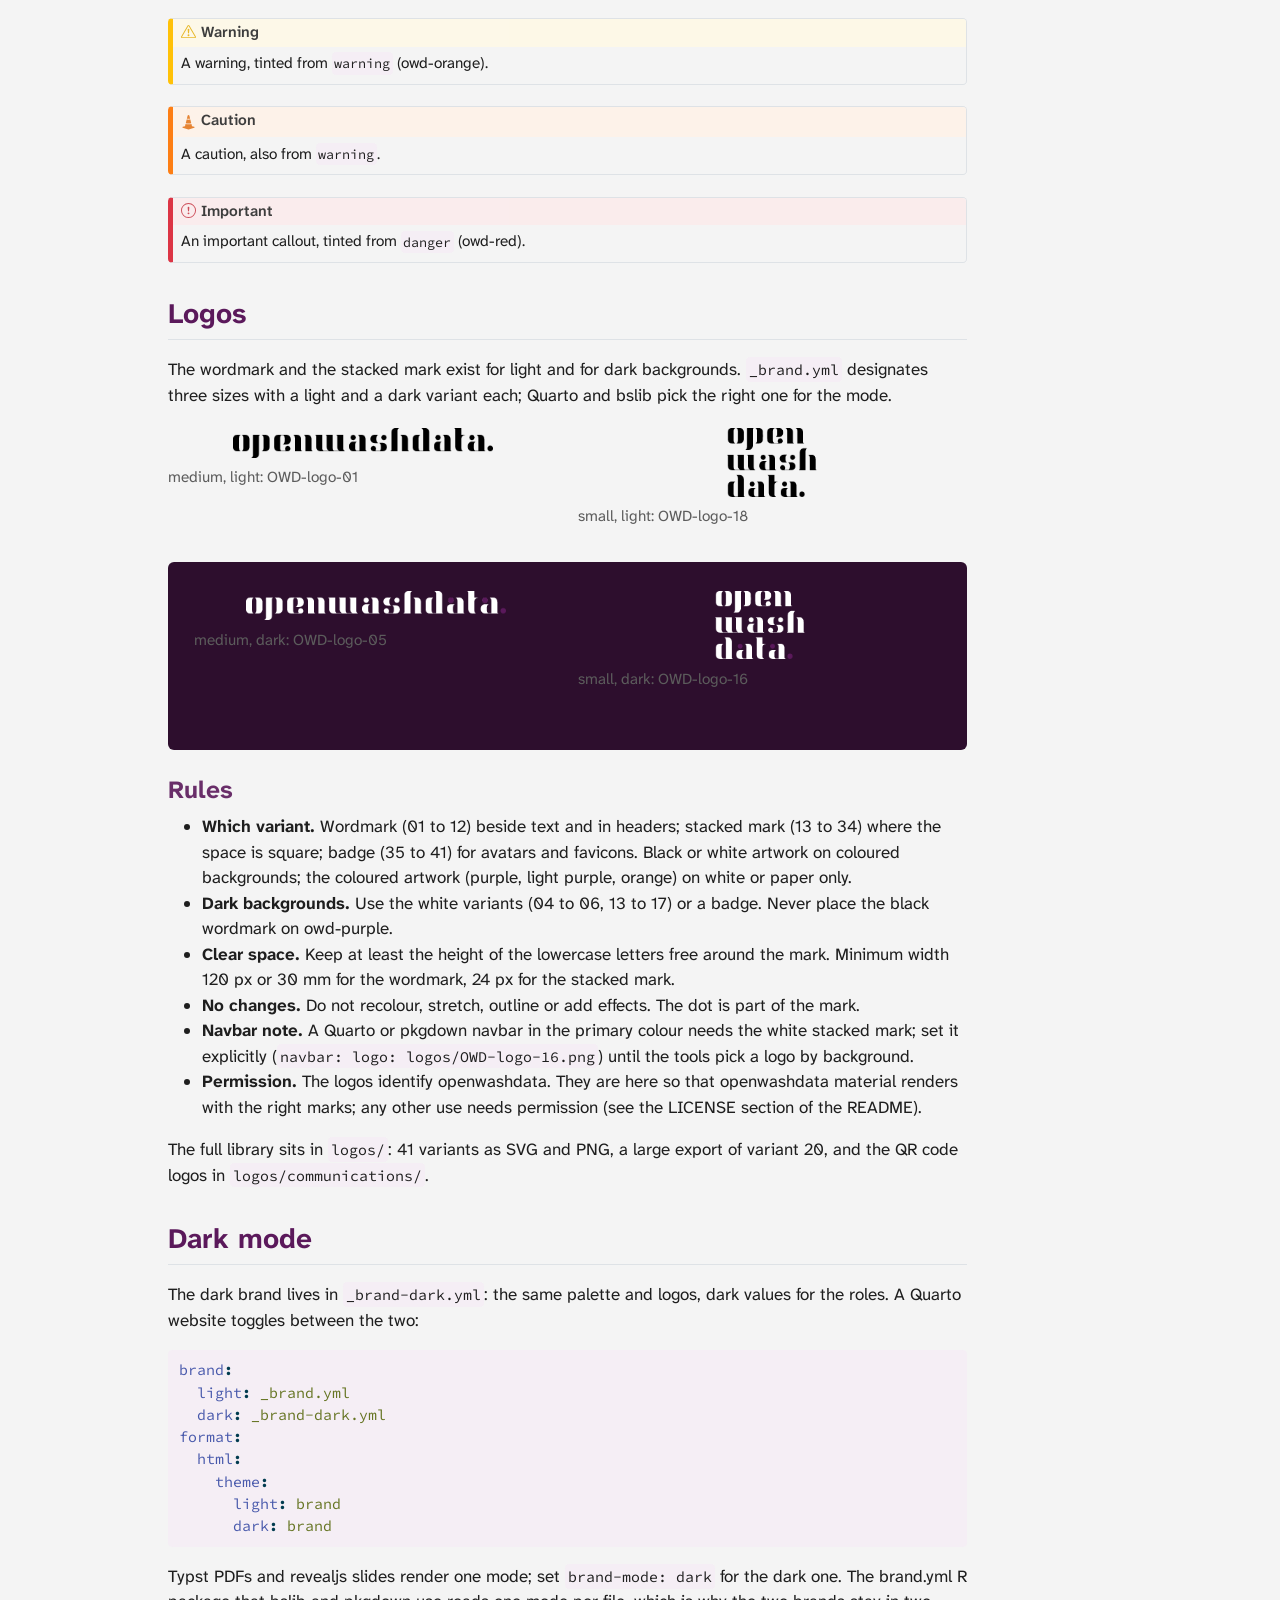
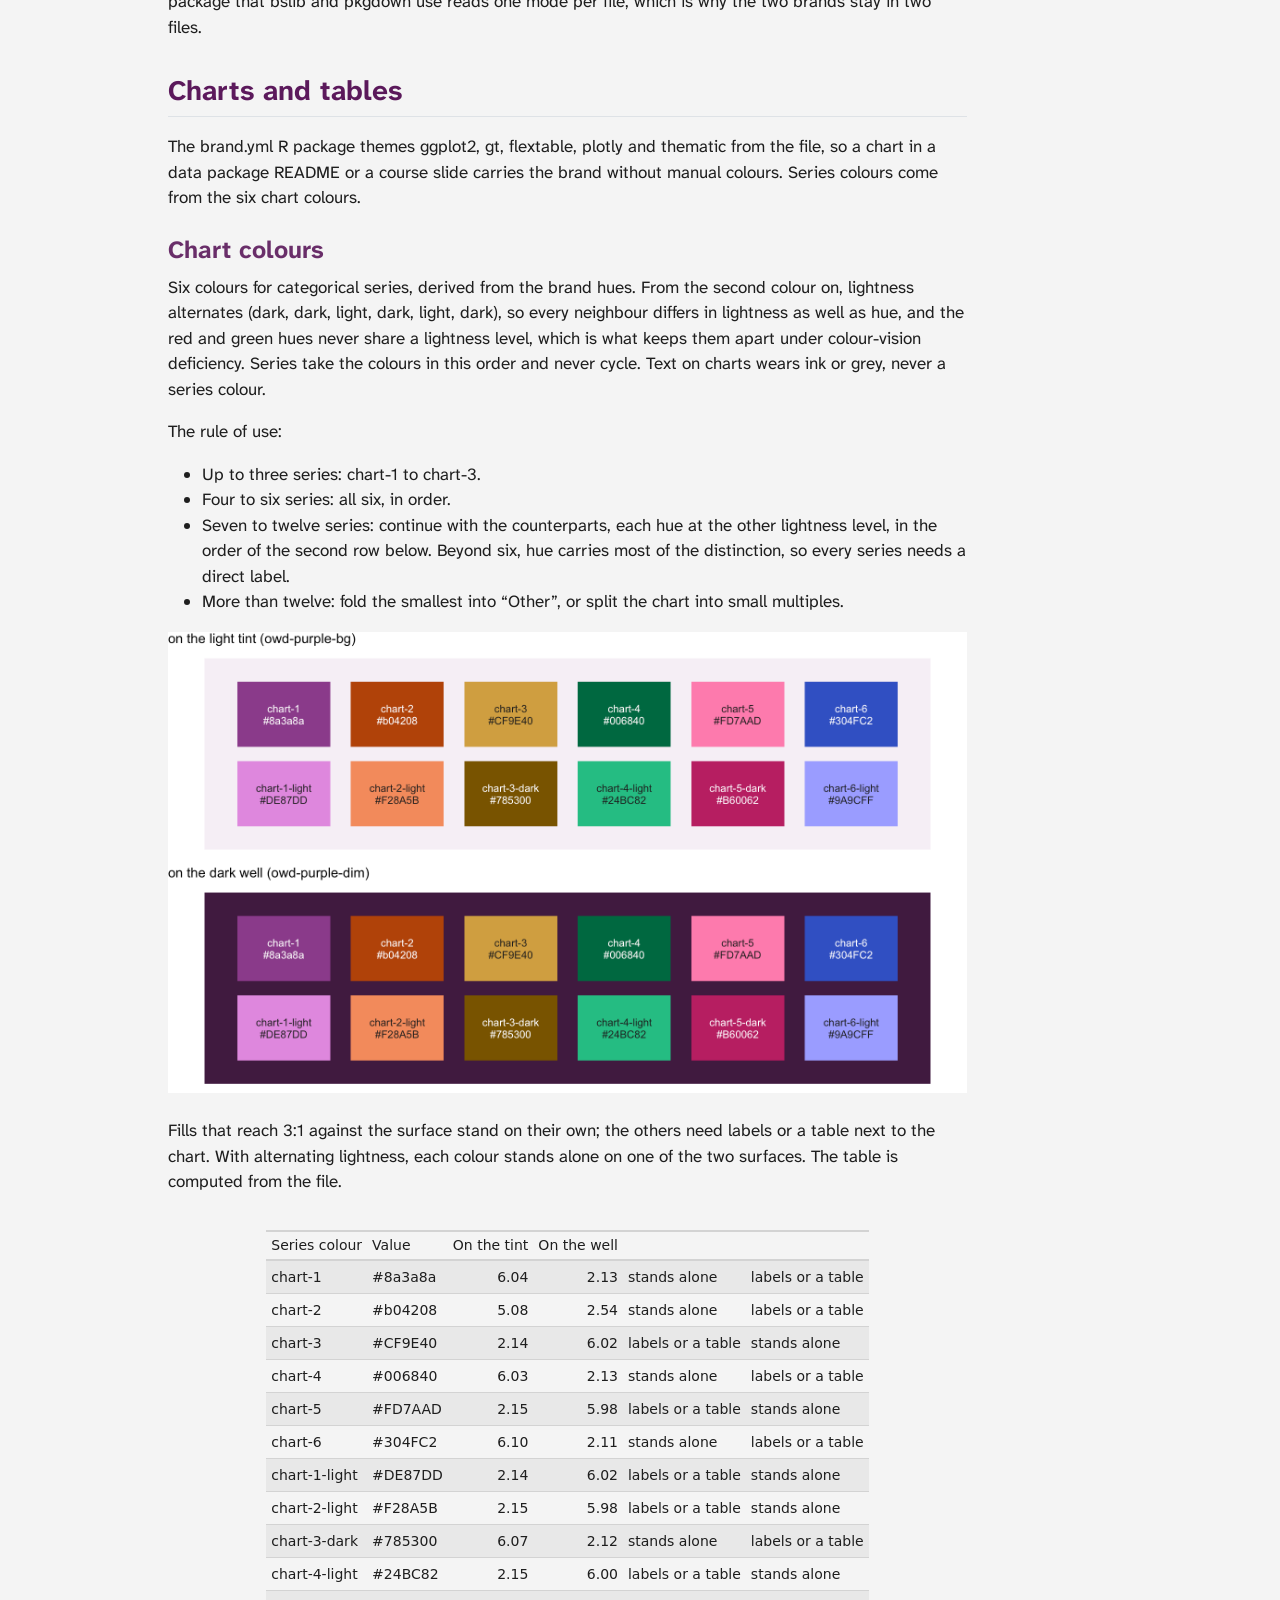
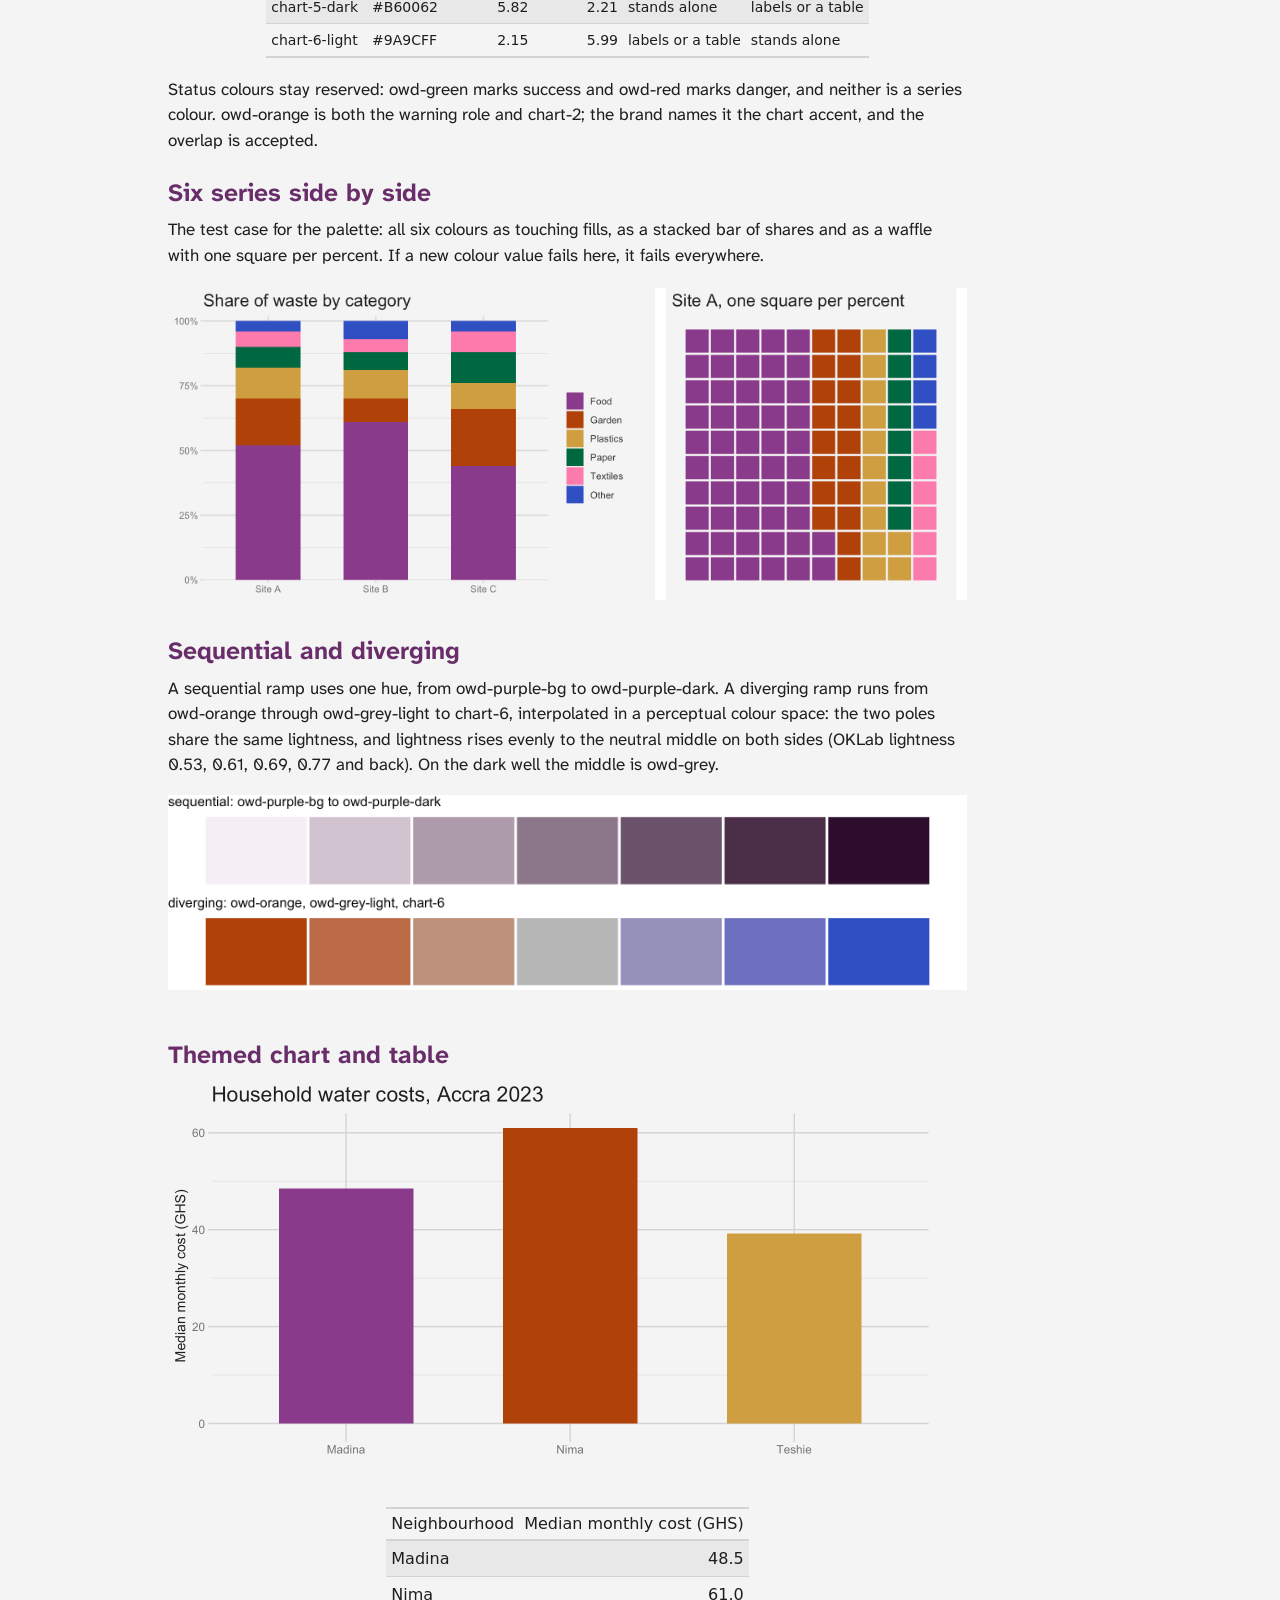
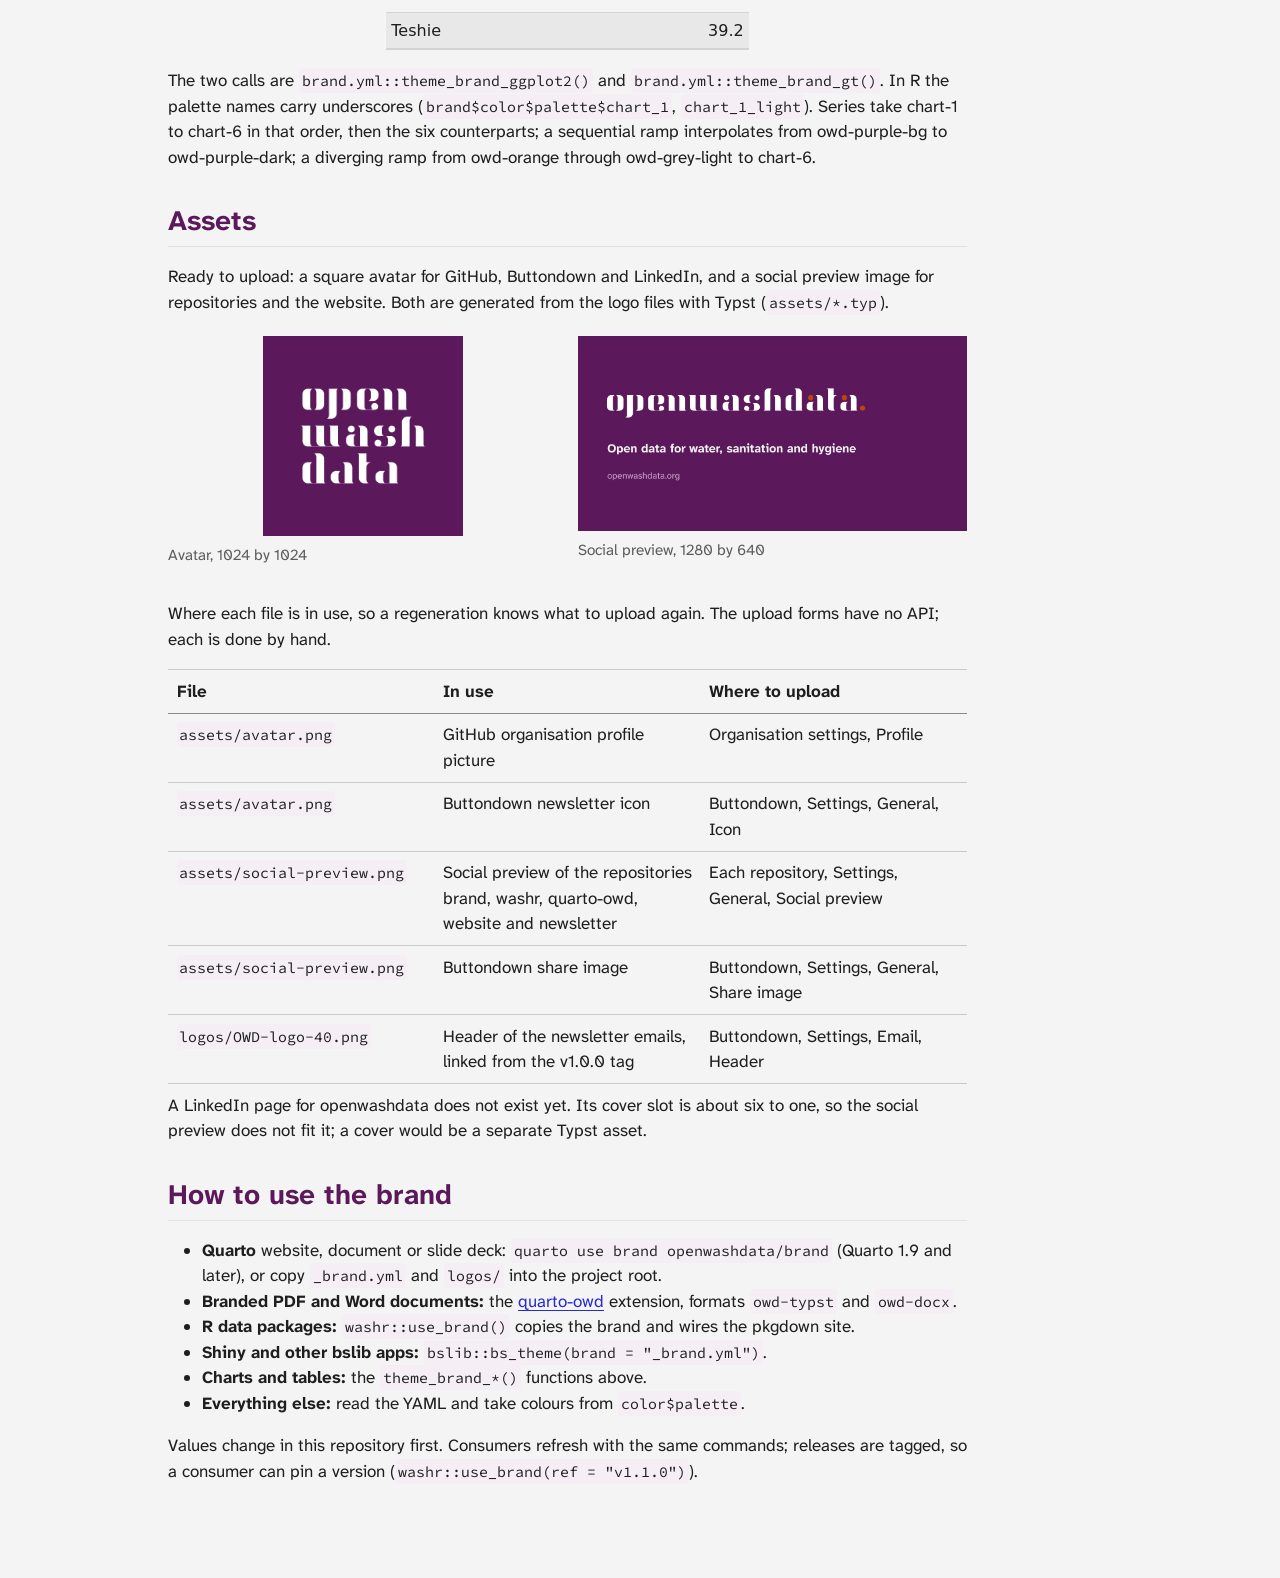
==== commit cc69e5de: "fix: publish the guide's figures, which .gitignore was swallowing The rule *_files/ matched docs/ind" ====
--- a/docs/index.html
+++ b/docs/index.html
@@ -460,23 +460,23 @@
 <p>Text needs a contrast of 4.5:1 against its background (WCAG AA), large text and interface elements 3:1. The table is computed from the file. The four highlight colours (mint, peach, sand, rose) are backgrounds only and take ink text; they are not for text.</p>
 <div class="cell">
 <div class="cell-output-display">
-<div id="gozcfwsnar" style="padding-left:0px;padding-right:0px;padding-top:10px;padding-bottom:10px;overflow-x:auto;overflow-y:auto;width:auto;height:auto;">
-<style>#gozcfwsnar table {
+<div id="vaqczhzdwg" style="padding-left:0px;padding-right:0px;padding-top:10px;padding-bottom:10px;overflow-x:auto;overflow-y:auto;width:auto;height:auto;">
+<style>#vaqczhzdwg table {
   font-family: system-ui, 'Segoe UI', Roboto, Helvetica, Arial, sans-serif, 'Apple Color Emoji', 'Segoe UI Emoji', 'Segoe UI Symbol', 'Noto Color Emoji';
   -webkit-font-smoothing: antialiased;
   -moz-osx-font-smoothing: grayscale;
 }
 
-#gozcfwsnar thead, #gozcfwsnar tbody, #gozcfwsnar tfoot, #gozcfwsnar tr, #gozcfwsnar td, #gozcfwsnar th {
+#vaqczhzdwg thead, #vaqczhzdwg tbody, #vaqczhzdwg tfoot, #vaqczhzdwg tr, #vaqczhzdwg td, #vaqczhzdwg th {
   border-style: none;
 }
 
-#gozcfwsnar p {
+#vaqczhzdwg p {
   margin: 0;
   padding: 0;
 }
 
-#gozcfwsnar .gt_table {
+#vaqczhzdwg .gt_table {
   display: table;
   border-collapse: collapse;
   line-height: normal;
@@ -502,12 +502,12 @@
   border-left-color: #D3D3D3;
 }
 
-#gozcfwsnar .gt_caption {
+#vaqczhzdwg .gt_caption {
   padding-top: 4px;
   padding-bottom: 4px;
 }
 
-#gozcfwsnar .gt_title {
+#vaqczhzdwg .gt_title {
   color: #1E1E1E;
   font-size: 125%;
   font-weight: initial;
@@ -519,7 +519,7 @@
   border-bottom-width: 0;
 }
 
-#gozcfwsnar .gt_subtitle {
+#vaqczhzdwg .gt_subtitle {
   color: #1E1E1E;
   font-size: 85%;
   font-weight: initial;
@@ -531,7 +531,7 @@
   border-top-width: 0;
 }
 
-#gozcfwsnar .gt_heading {
+#vaqczhzdwg .gt_heading {
   background-color: #F4F4F4;
   text-align: center;
   border-bottom-color: #F4F4F4;
@@ -543,13 +543,13 @@
   border-right-color: #D3D3D3;
 }
 
-#gozcfwsnar .gt_bottom_border {
+#vaqczhzdwg .gt_bottom_border {
   border-bottom-style: solid;
   border-bottom-width: 2px;
   border-bottom-color: #D3D3D3;
 }
 
-#gozcfwsnar .gt_col_headings {
+#vaqczhzdwg .gt_col_headings {
   border-top-style: solid;
   border-top-width: 2px;
   border-top-color: #D3D3D3;
@@ -564,7 +564,7 @@
   border-right-color: #D3D3D3;
 }
 
-#gozcfwsnar .gt_col_heading {
+#vaqczhzdwg .gt_col_heading {
   color: #1E1E1E;
   background-color: #F4F4F4;
   font-size: 100%;
@@ -584,7 +584,7 @@
   overflow-x: hidden;
 }
 
-#gozcfwsnar .gt_column_spanner_outer {
+#vaqczhzdwg .gt_column_spanner_outer {
   color: #1E1E1E;
   background-color: #F4F4F4;
   font-size: 100%;
@@ -596,15 +596,15 @@
   padding-right: 4px;
 }
 
-#gozcfwsnar .gt_column_spanner_outer:first-child {
+#vaqczhzdwg .gt_column_spanner_outer:first-child {
   padding-left: 0;
 }
 
-#gozcfwsnar .gt_column_spanner_outer:last-child {
+#vaqczhzdwg .gt_column_spanner_outer:last-child {
   padding-right: 0;
 }
 
-#gozcfwsnar .gt_column_spanner {
+#vaqczhzdwg .gt_column_spanner {
   border-bottom-style: solid;
   border-bottom-width: 2px;
   border-bottom-color: #D3D3D3;
@@ -616,11 +616,11 @@
   width: 100%;
 }
 
-#gozcfwsnar .gt_spanner_row {
+#vaqczhzdwg .gt_spanner_row {
   border-bottom-style: hidden;
 }
 
-#gozcfwsnar .gt_group_heading {
+#vaqczhzdwg .gt_group_heading {
   padding-top: 8px;
   padding-bottom: 8px;
   padding-left: 5px;
@@ -646,7 +646,7 @@
   text-align: left;
 }
 
-#gozcfwsnar .gt_empty_group_heading {
+#vaqczhzdwg .gt_empty_group_heading {
   padding: 0.5px;
   color: #1E1E1E;
   background-color: #F4F4F4;
@@ -661,15 +661,15 @@
   vertical-align: middle;
 }
 
-#gozcfwsnar .gt_from_md > :first-child {
+#vaqczhzdwg .gt_from_md > :first-child {
   margin-top: 0;
 }
 
-#gozcfwsnar .gt_from_md > :last-child {
+#vaqczhzdwg .gt_from_md > :last-child {
   margin-bottom: 0;
 }
 
-#gozcfwsnar .gt_row {
+#vaqczhzdwg .gt_row {
   padding-top: 8px;
   padding-bottom: 8px;
   padding-left: 5px;
@@ -688,7 +688,7 @@
   overflow-x: hidden;
 }
 
-#gozcfwsnar .gt_stub {
+#vaqczhzdwg .gt_stub {
   color: #1E1E1E;
   background-color: #F4F4F4;
   font-size: 100%;
@@ -701,7 +701,7 @@
   padding-right: 5px;
 }
 
-#gozcfwsnar .gt_stub_row_group {
+#vaqczhzdwg .gt_stub_row_group {
   color: #1E1E1E;
   background-color: #F4F4F4;
   font-size: 100%;
@@ -715,15 +715,15 @@
   vertical-align: top;
 }
 
-#gozcfwsnar .gt_row_group_first td {
+#vaqczhzdwg .gt_row_group_first td {
   border-top-width: 2px;
 }
 
-#gozcfwsnar .gt_row_group_first th {
+#vaqczhzdwg .gt_row_group_first th {
   border-top-width: 2px;
 }
 
-#gozcfwsnar .gt_summary_row {
+#vaqczhzdwg .gt_summary_row {
   color: #1E1E1E;
   background-color: #F4F4F4;
   text-transform: inherit;
@@ -733,16 +733,16 @@
   padding-right: 5px;
 }
 
-#gozcfwsnar .gt_first_summary_row {
+#vaqczhzdwg .gt_first_summary_row {
   border-top-style: solid;
   border-top-color: #D3D3D3;
 }
 
-#gozcfwsnar .gt_first_summary_row.thick {
+#vaqczhzdwg .gt_first_summary_row.thick {
   border-top-width: 2px;
 }
 
-#gozcfwsnar .gt_last_summary_row {
+#vaqczhzdwg .gt_last_summary_row {
   padding-top: 8px;
   padding-bottom: 8px;
   padding-left: 5px;
@@ -752,7 +752,7 @@
   border-bottom-color: #D3D3D3;
 }
 
-#gozcfwsnar .gt_grand_summary_row {
+#vaqczhzdwg .gt_grand_summary_row {
   color: #1E1E1E;
   background-color: #F4F4F4;
   text-transform: inherit;
@@ -762,7 +762,7 @@
   padding-right: 5px;
 }
 
-#gozcfwsnar .gt_first_grand_summary_row {
+#vaqczhzdwg .gt_first_grand_summary_row {
   padding-top: 8px;
   padding-bottom: 8px;
   padding-left: 5px;
@@ -772,7 +772,7 @@
   border-top-color: #D3D3D3;
 }
 
-#gozcfwsnar .gt_last_grand_summary_row_top {
+#vaqczhzdwg .gt_last_grand_summary_row_top {
   padding-top: 8px;
   padding-bottom: 8px;
   padding-left: 5px;
@@ -782,11 +782,11 @@
   border-bottom-color: #D3D3D3;
 }
 
-#gozcfwsnar .gt_striped {
+#vaqczhzdwg .gt_striped {
   background-color: rgba(128, 128, 128, 0.05);
 }
 
-#gozcfwsnar .gt_table_body {
+#vaqczhzdwg .gt_table_body {
   border-top-style: solid;
   border-top-width: 2px;
   border-top-color: #D3D3D3;
@@ -795,7 +795,7 @@
   border-bottom-color: #D3D3D3;
 }
 
-#gozcfwsnar .gt_footnotes {
+#vaqczhzdwg .gt_footnotes {
   color: #1E1E1E;
   background-color: #F4F4F4;
   border-bottom-style: none;
@@ -809,7 +809,7 @@
   border-right-color: #D3D3D3;
 }
 
-#gozcfwsnar .gt_footnote {
+#vaqczhzdwg .gt_footnote {
   margin: 0px;
   font-size: 90%;
   padding-top: 4px;
@@ -818,7 +818,7 @@
   padding-right: 5px;
 }
 
-#gozcfwsnar .gt_sourcenotes {
+#vaqczhzdwg .gt_sourcenotes {
   color: #1E1E1E;
   background-color: #F4F4F4;
   border-bottom-style: none;
@@ -832,7 +832,7 @@
   border-right-color: #D3D3D3;
 }
 
-#gozcfwsnar .gt_sourcenote {
+#vaqczhzdwg .gt_sourcenote {
   font-size: 90%;
   padding-top: 4px;
   padding-bottom: 4px;
@@ -840,72 +840,72 @@
   padding-right: 5px;
 }
 
-#gozcfwsnar .gt_left {
+#vaqczhzdwg .gt_left {
   text-align: left;
 }
 
-#gozcfwsnar .gt_center {
+#vaqczhzdwg .gt_center {
   text-align: center;
 }
 
-#gozcfwsnar .gt_right {
+#vaqczhzdwg .gt_right {
   text-align: right;
   font-variant-numeric: tabular-nums;
 }
 
-#gozcfwsnar .gt_font_normal {
+#vaqczhzdwg .gt_font_normal {
   font-weight: normal;
 }
 
-#gozcfwsnar .gt_font_bold {
+#vaqczhzdwg .gt_font_bold {
   font-weight: bold;
 }
 
-#gozcfwsnar .gt_font_italic {
+#vaqczhzdwg .gt_font_italic {
   font-style: italic;
 }
 
-#gozcfwsnar .gt_super {
+#vaqczhzdwg .gt_super {
   font-size: 65%;
 }
 
-#gozcfwsnar .gt_footnote_marks {
+#vaqczhzdwg .gt_footnote_marks {
   font-size: 75%;
   vertical-align: 0.4em;
   position: initial;
 }
 
-#gozcfwsnar .gt_asterisk {
+#vaqczhzdwg .gt_asterisk {
   font-size: 100%;
   vertical-align: 0;
 }
 
-#gozcfwsnar .gt_indent_1 {
+#vaqczhzdwg .gt_indent_1 {
   text-indent: 5px;
 }
 
-#gozcfwsnar .gt_indent_2 {
+#vaqczhzdwg .gt_indent_2 {
   text-indent: 10px;
 }
 
-#gozcfwsnar .gt_indent_3 {
+#vaqczhzdwg .gt_indent_3 {
   text-indent: 15px;
 }
 
-#gozcfwsnar .gt_indent_4 {
+#vaqczhzdwg .gt_indent_4 {
   text-indent: 20px;
 }
 
-#gozcfwsnar .gt_indent_5 {
+#vaqczhzdwg .gt_indent_5 {
   text-indent: 25px;
 }
 
-#gozcfwsnar .katex-display {
+#vaqczhzdwg .katex-display {
   display: inline-flex !important;
   margin-bottom: 0.75em !important;
 }
 
-#gozcfwsnar div.Reactable > div.rt-table > div.rt-thead > div.rt-tr.rt-tr-group-header > div.rt-th-group:after {
+#vaqczhzdwg div.Reactable > div.rt-table > div.rt-thead > div.rt-tr.rt-tr-group-header > div.rt-th-group:after {
   height: 0px !important;
 }
 </style>
@@ -1242,23 +1242,23 @@
 <p>Fills that reach 3:1 against the surface stand on their own; the others need labels or a table next to the chart. With alternating lightness, each colour stands alone on one of the two surfaces. The table is computed from the file.</p>
 <div class="cell">
 <div class="cell-output-display">
-<div id="omtoikpvxj" style="padding-left:0px;padding-right:0px;padding-top:10px;padding-bottom:10px;overflow-x:auto;overflow-y:auto;width:auto;height:auto;">
-<style>#omtoikpvxj table {
+<div id="wuidbkpnca" style="padding-left:0px;padding-right:0px;padding-top:10px;padding-bottom:10px;overflow-x:auto;overflow-y:auto;width:auto;height:auto;">
+<style>#wuidbkpnca table {
   font-family: system-ui, 'Segoe UI', Roboto, Helvetica, Arial, sans-serif, 'Apple Color Emoji', 'Segoe UI Emoji', 'Segoe UI Symbol', 'Noto Color Emoji';
   -webkit-font-smoothing: antialiased;
   -moz-osx-font-smoothing: grayscale;
 }
 
-#omtoikpvxj thead, #omtoikpvxj tbody, #omtoikpvxj tfoot, #omtoikpvxj tr, #omtoikpvxj td, #omtoikpvxj th {
+#wuidbkpnca thead, #wuidbkpnca tbody, #wuidbkpnca tfoot, #wuidbkpnca tr, #wuidbkpnca td, #wuidbkpnca th {
   border-style: none;
 }
 
-#omtoikpvxj p {
+#wuidbkpnca p {
   margin: 0;
   padding: 0;
 }
 
-#omtoikpvxj .gt_table {
+#wuidbkpnca .gt_table {
   display: table;
   border-collapse: collapse;
   line-height: normal;
@@ -1284,12 +1284,12 @@
   border-left-color: #D3D3D3;
 }
 
-#omtoikpvxj .gt_caption {
+#wuidbkpnca .gt_caption {
   padding-top: 4px;
   padding-bottom: 4px;
 }
 
-#omtoikpvxj .gt_title {
+#wuidbkpnca .gt_title {
   color: #1E1E1E;
   font-size: 125%;
   font-weight: initial;
@@ -1301,7 +1301,7 @@
   border-bottom-width: 0;
 }
 
-#omtoikpvxj .gt_subtitle {
+#wuidbkpnca .gt_subtitle {
   color: #1E1E1E;
   font-size: 85%;
   font-weight: initial;
@@ -1313,7 +1313,7 @@
   border-top-width: 0;
 }
 
-#omtoikpvxj .gt_heading {
+#wuidbkpnca .gt_heading {
   background-color: #F4F4F4;
   text-align: center;
   border-bottom-color: #F4F4F4;
@@ -1325,13 +1325,13 @@
   border-right-color: #D3D3D3;
 }
 
-#omtoikpvxj .gt_bottom_border {
+#wuidbkpnca .gt_bottom_border {
   border-bottom-style: solid;
   border-bottom-width: 2px;
   border-bottom-color: #D3D3D3;
 }
 
-#omtoikpvxj .gt_col_headings {
+#wuidbkpnca .gt_col_headings {
   border-top-style: solid;
   border-top-width: 2px;
   border-top-color: #D3D3D3;
@@ -1346,7 +1346,7 @@
   border-right-color: #D3D3D3;
 }
 
-#omtoikpvxj .gt_col_heading {
+#wuidbkpnca .gt_col_heading {
   color: #1E1E1E;
   background-color: #F4F4F4;
   font-size: 100%;
@@ -1366,7 +1366,7 @@
   overflow-x: hidden;
 }
 
-#omtoikpvxj .gt_column_spanner_outer {
+#wuidbkpnca .gt_column_spanner_outer {
   color: #1E1E1E;
   background-color: #F4F4F4;
   font-size: 100%;
@@ -1378,15 +1378,15 @@
   padding-right: 4px;
 }
 
-#omtoikpvxj .gt_column_spanner_outer:first-child {
+#wuidbkpnca .gt_column_spanner_outer:first-child {
   padding-left: 0;
 }
 
-#omtoikpvxj .gt_column_spanner_outer:last-child {
+#wuidbkpnca .gt_column_spanner_outer:last-child {
   padding-right: 0;
 }
 
-#omtoikpvxj .gt_column_spanner {
+#wuidbkpnca .gt_column_spanner {
   border-bottom-style: solid;
   border-bottom-width: 2px;
   border-bottom-color: #D3D3D3;
@@ -1398,11 +1398,11 @@
   width: 100%;
 }
 
-#omtoikpvxj .gt_spanner_row {
+#wuidbkpnca .gt_spanner_row {
   border-bottom-style: hidden;
 }
 
-#omtoikpvxj .gt_group_heading {
+#wuidbkpnca .gt_group_heading {
   padding-top: 8px;
   padding-bottom: 8px;
   padding-left: 5px;
@@ -1428,7 +1428,7 @@
   text-align: left;
 }
 
-#omtoikpvxj .gt_empty_group_heading {
+#wuidbkpnca .gt_empty_group_heading {
   padding: 0.5px;
   color: #1E1E1E;
   background-color: #F4F4F4;
@@ -1443,15 +1443,15 @@
   vertical-align: middle;
 }
 
-#omtoikpvxj .gt_from_md > :first-child {
+#wuidbkpnca .gt_from_md > :first-child {
   margin-top: 0;
 }
 
-#omtoikpvxj .gt_from_md > :last-child {
+#wuidbkpnca .gt_from_md > :last-child {
   margin-bottom: 0;
 }
 
-#omtoikpvxj .gt_row {
+#wuidbkpnca .gt_row {
   padding-top: 8px;
   padding-bottom: 8px;
   padding-left: 5px;
@@ -1470,7 +1470,7 @@
   overflow-x: hidden;
 }
 
-#omtoikpvxj .gt_stub {
+#wuidbkpnca .gt_stub {
   color: #1E1E1E;
   background-color: #F4F4F4;
   font-size: 100%;
@@ -1483,7 +1483,7 @@
   padding-right: 5px;
 }
 
-#omtoikpvxj .gt_stub_row_group {
+#wuidbkpnca .gt_stub_row_group {
   color: #1E1E1E;
   background-color: #F4F4F4;
   font-size: 100%;
@@ -1497,15 +1497,15 @@
   vertical-align: top;
 }
 
-#omtoikpvxj .gt_row_group_first td {
+#wuidbkpnca .gt_row_group_first td {
   border-top-width: 2px;
 }
 
-#omtoikpvxj .gt_row_group_first th {
+#wuidbkpnca .gt_row_group_first th {
   border-top-width: 2px;
 }
 
-#omtoikpvxj .gt_summary_row {
+#wuidbkpnca .gt_summary_row {
   color: #1E1E1E;
   background-color: #F4F4F4;
   text-transform: inherit;
@@ -1515,16 +1515,16 @@
   padding-right: 5px;
 }
 
-#omtoikpvxj .gt_first_summary_row {
+#wuidbkpnca .gt_first_summary_row {
   border-top-style: solid;
   border-top-color: #D3D3D3;
 }
 
-#omtoikpvxj .gt_first_summary_row.thick {
+#wuidbkpnca .gt_first_summary_row.thick {
   border-top-width: 2px;
 }
 
-#omtoikpvxj .gt_last_summary_row {
+#wuidbkpnca .gt_last_summary_row {
   padding-top: 8px;
   padding-bottom: 8px;
   padding-left: 5px;
@@ -1534,7 +1534,7 @@
   border-bottom-color: #D3D3D3;
 }
 
-#omtoikpvxj .gt_grand_summary_row {
+#wuidbkpnca .gt_grand_summary_row {
   color: #1E1E1E;
   background-color: #F4F4F4;
   text-transform: inherit;
@@ -1544,7 +1544,7 @@
   padding-right: 5px;
 }
 
-#omtoikpvxj .gt_first_grand_summary_row {
+#wuidbkpnca .gt_first_grand_summary_row {
   padding-top: 8px;
   padding-bottom: 8px;
   padding-left: 5px;
@@ -1554,7 +1554,7 @@
   border-top-color: #D3D3D3;
 }
 
-#omtoikpvxj .gt_last_grand_summary_row_top {
+#wuidbkpnca .gt_last_grand_summary_row_top {
   padding-top: 8px;
   padding-bottom: 8px;
   padding-left: 5px;
@@ -1564,11 +1564,11 @@
   border-bottom-color: #D3D3D3;
 }
 
-#omtoikpvxj .gt_striped {
+#wuidbkpnca .gt_striped {
   background-color: rgba(128, 128, 128, 0.05);
 }
 
-#omtoikpvxj .gt_table_body {
+#wuidbkpnca .gt_table_body {
   border-top-style: solid;
   border-top-width: 2px;
   border-top-color: #D3D3D3;
@@ -1577,7 +1577,7 @@
   border-bottom-color: #D3D3D3;
 }
 
-#omtoikpvxj .gt_footnotes {
+#wuidbkpnca .gt_footnotes {
   color: #1E1E1E;
   background-color: #F4F4F4;
   border-bottom-style: none;
@@ -1591,7 +1591,7 @@
   border-right-color: #D3D3D3;
 }
 
-#omtoikpvxj .gt_footnote {
+#wuidbkpnca .gt_footnote {
   margin: 0px;
   font-size: 90%;
   padding-top: 4px;
@@ -1600,7 +1600,7 @@
   padding-right: 5px;
 }
 
-#omtoikpvxj .gt_sourcenotes {
+#wuidbkpnca .gt_sourcenotes {
   color: #1E1E1E;
   background-color: #F4F4F4;
   border-bottom-style: none;
@@ -1614,7 +1614,7 @@
   border-right-color: #D3D3D3;
 }
 
-#omtoikpvxj .gt_sourcenote {
+#wuidbkpnca .gt_sourcenote {
   font-size: 90%;
   padding-top: 4px;
   padding-bottom: 4px;
@@ -1622,72 +1622,72 @@
   padding-right: 5px;
 }
 
-#omtoikpvxj .gt_left {
+#wuidbkpnca .gt_left {
   text-align: left;
 }
 
-#omtoikpvxj .gt_center {
+#wuidbkpnca .gt_center {
   text-align: center;
 }
 
-#omtoikpvxj .gt_right {
+#wuidbkpnca .gt_right {
   text-align: right;
   font-variant-numeric: tabular-nums;
 }
 
-#omtoikpvxj .gt_font_normal {
+#wuidbkpnca .gt_font_normal {
   font-weight: normal;
 }
 
-#omtoikpvxj .gt_font_bold {
+#wuidbkpnca .gt_font_bold {
   font-weight: bold;
 }
 
-#omtoikpvxj .gt_font_italic {
+#wuidbkpnca .gt_font_italic {
   font-style: italic;
 }
 
-#omtoikpvxj .gt_super {
+#wuidbkpnca .gt_super {
   font-size: 65%;
 }
 
-#omtoikpvxj .gt_footnote_marks {
+#wuidbkpnca .gt_footnote_marks {
   font-size: 75%;
   vertical-align: 0.4em;
   position: initial;
 }
 
-#omtoikpvxj .gt_asterisk {
+#wuidbkpnca .gt_asterisk {
   font-size: 100%;
   vertical-align: 0;
 }
 
-#omtoikpvxj .gt_indent_1 {
+#wuidbkpnca .gt_indent_1 {
   text-indent: 5px;
 }
 
-#omtoikpvxj .gt_indent_2 {
+#wuidbkpnca .gt_indent_2 {
   text-indent: 10px;
 }
 
-#omtoikpvxj .gt_indent_3 {
+#wuidbkpnca .gt_indent_3 {
   text-indent: 15px;
 }
 
-#omtoikpvxj .gt_indent_4 {
+#wuidbkpnca .gt_indent_4 {
   text-indent: 20px;
 }
 
-#omtoikpvxj .gt_indent_5 {
+#wuidbkpnca .gt_indent_5 {
   text-indent: 25px;
 }
 
-#omtoikpvxj .katex-display {
+#wuidbkpnca .katex-display {
   display: inline-flex !important;
   margin-bottom: 0.75em !important;
 }
 
-#omtoikpvxj div.Reactable > div.rt-table > div.rt-thead > div.rt-tr.rt-tr-group-header > div.rt-th-group:after {
+#wuidbkpnca div.Reactable > div.rt-table > div.rt-thead > div.rt-tr.rt-tr-group-header > div.rt-th-group:after {
   height: 0px !important;
 }
 </style>
@@ -1860,23 +1860,23 @@
 </div>
 <div class="cell">
 <div class="cell-output-display">
-<div id="lpyuwpmmdi" style="padding-left:0px;padding-right:0px;padding-top:10px;padding-bottom:10px;overflow-x:auto;overflow-y:auto;width:auto;height:auto;">
-<style>#lpyuwpmmdi table {
+<div id="yrwhnvkkwz" style="padding-left:0px;padding-right:0px;padding-top:10px;padding-bottom:10px;overflow-x:auto;overflow-y:auto;width:auto;height:auto;">
+<style>#yrwhnvkkwz table {
   font-family: system-ui, 'Segoe UI', Roboto, Helvetica, Arial, sans-serif, 'Apple Color Emoji', 'Segoe UI Emoji', 'Segoe UI Symbol', 'Noto Color Emoji';
   -webkit-font-smoothing: antialiased;
   -moz-osx-font-smoothing: grayscale;
 }
 
-#lpyuwpmmdi thead, #lpyuwpmmdi tbody, #lpyuwpmmdi tfoot, #lpyuwpmmdi tr, #lpyuwpmmdi td, #lpyuwpmmdi th {
+#yrwhnvkkwz thead, #yrwhnvkkwz tbody, #yrwhnvkkwz tfoot, #yrwhnvkkwz tr, #yrwhnvkkwz td, #yrwhnvkkwz th {
   border-style: none;
 }
 
-#lpyuwpmmdi p {
+#yrwhnvkkwz p {
   margin: 0;
   padding: 0;
 }
 
-#lpyuwpmmdi .gt_table {
+#yrwhnvkkwz .gt_table {
   display: table;
   border-collapse: collapse;
   line-height: normal;
@@ -1902,12 +1902,12 @@
   border-left-color: #D3D3D3;
 }
 
-#lpyuwpmmdi .gt_caption {
+#yrwhnvkkwz .gt_caption {
   padding-top: 4px;
   padding-bottom: 4px;
 }
 
-#lpyuwpmmdi .gt_title {
+#yrwhnvkkwz .gt_title {
   color: #1E1E1E;
   font-size: 125%;
   font-weight: initial;
@@ -1919,7 +1919,7 @@
   border-bottom-width: 0;
 }
 
-#lpyuwpmmdi .gt_subtitle {
+#yrwhnvkkwz .gt_subtitle {
   color: #1E1E1E;
   font-size: 85%;
   font-weight: initial;
@@ -1931,7 +1931,7 @@
   border-top-width: 0;
 }
 
-#lpyuwpmmdi .gt_heading {
+#yrwhnvkkwz .gt_heading {
   background-color: #F4F4F4;
   text-align: center;
   border-bottom-color: #F4F4F4;
@@ -1943,13 +1943,13 @@
   border-right-color: #D3D3D3;
 }
 
-#lpyuwpmmdi .gt_bottom_border {
+#yrwhnvkkwz .gt_bottom_border {
   border-bottom-style: solid;
   border-bottom-width: 2px;
   border-bottom-color: #D3D3D3;
 }
 
-#lpyuwpmmdi .gt_col_headings {
+#yrwhnvkkwz .gt_col_headings {
   border-top-style: solid;
   border-top-width: 2px;
   border-top-color: #D3D3D3;
@@ -1964,7 +1964,7 @@
   border-right-color: #D3D3D3;
 }
 
-#lpyuwpmmdi .gt_col_heading {
+#yrwhnvkkwz .gt_col_heading {
   color: #1E1E1E;
   background-color: #F4F4F4;
   font-size: 100%;
@@ -1984,7 +1984,7 @@
   overflow-x: hidden;
 }
 
-#lpyuwpmmdi .gt_column_spanner_outer {
+#yrwhnvkkwz .gt_column_spanner_outer {
   color: #1E1E1E;
   background-color: #F4F4F4;
   font-size: 100%;
@@ -1996,15 +1996,15 @@
   padding-right: 4px;
 }
 
-#lpyuwpmmdi .gt_column_spanner_outer:first-child {
+#yrwhnvkkwz .gt_column_spanner_outer:first-child {
   padding-left: 0;
 }
 
-#lpyuwpmmdi .gt_column_spanner_outer:last-child {
+#yrwhnvkkwz .gt_column_spanner_outer:last-child {
   padding-right: 0;
 }
 
-#lpyuwpmmdi .gt_column_spanner {
+#yrwhnvkkwz .gt_column_spanner {
   border-bottom-style: solid;
   border-bottom-width: 2px;
   border-bottom-color: #D3D3D3;
@@ -2016,11 +2016,11 @@
   width: 100%;
 }
 
-#lpyuwpmmdi .gt_spanner_row {
+#yrwhnvkkwz .gt_spanner_row {
   border-bottom-style: hidden;
 }
 
-#lpyuwpmmdi .gt_group_heading {
+#yrwhnvkkwz .gt_group_heading {
   padding-top: 8px;
   padding-bottom: 8px;
   padding-left: 5px;
@@ -2046,7 +2046,7 @@
   text-align: left;
 }
 
-#lpyuwpmmdi .gt_empty_group_heading {
+#yrwhnvkkwz .gt_empty_group_heading {
   padding: 0.5px;
   color: #1E1E1E;
   background-color: #F4F4F4;
@@ -2061,15 +2061,15 @@
   vertical-align: middle;
 }
 
-#lpyuwpmmdi .gt_from_md > :first-child {
+#yrwhnvkkwz .gt_from_md > :first-child {
   margin-top: 0;
 }
 
-#lpyuwpmmdi .gt_from_md > :last-child {
+#yrwhnvkkwz .gt_from_md > :last-child {
   margin-bottom: 0;
 }
 
-#lpyuwpmmdi .gt_row {
+#yrwhnvkkwz .gt_row {
   padding-top: 8px;
   padding-bottom: 8px;
   padding-left: 5px;
@@ -2088,7 +2088,7 @@
   overflow-x: hidden;
 }
 
-#lpyuwpmmdi .gt_stub {
+#yrwhnvkkwz .gt_stub {
   color: #1E1E1E;
   background-color: #F4F4F4;
   font-size: 100%;
@@ -2101,7 +2101,7 @@
   padding-right: 5px;
 }
 
-#lpyuwpmmdi .gt_stub_row_group {
+#yrwhnvkkwz .gt_stub_row_group {
   color: #1E1E1E;
   background-color: #F4F4F4;
   font-size: 100%;
@@ -2115,15 +2115,15 @@
   vertical-align: top;
 }
 
-#lpyuwpmmdi .gt_row_group_first td {
+#yrwhnvkkwz .gt_row_group_first td {
   border-top-width: 2px;
 }
 
-#lpyuwpmmdi .gt_row_group_first th {
+#yrwhnvkkwz .gt_row_group_first th {
   border-top-width: 2px;
 }
 
-#lpyuwpmmdi .gt_summary_row {
+#yrwhnvkkwz .gt_summary_row {
   color: #1E1E1E;
   background-color: #F4F4F4;
   text-transform: inherit;
@@ -2133,16 +2133,16 @@
   padding-right: 5px;
 }
 
-#lpyuwpmmdi .gt_first_summary_row {
+#yrwhnvkkwz .gt_first_summary_row {
   border-top-style: solid;
   border-top-color: #D3D3D3;
 }
 
-#lpyuwpmmdi .gt_first_summary_row.thick {
+#yrwhnvkkwz .gt_first_summary_row.thick {
   border-top-width: 2px;
 }
 
-#lpyuwpmmdi .gt_last_summary_row {
+#yrwhnvkkwz .gt_last_summary_row {
   padding-top: 8px;
   padding-bottom: 8px;
   padding-left: 5px;
@@ -2152,7 +2152,7 @@
   border-bottom-color: #D3D3D3;
 }
 
-#lpyuwpmmdi .gt_grand_summary_row {
+#yrwhnvkkwz .gt_grand_summary_row {
   color: #1E1E1E;
   background-color: #F4F4F4;
   text-transform: inherit;
@@ -2162,7 +2162,7 @@
   padding-right: 5px;
 }
 
-#lpyuwpmmdi .gt_first_grand_summary_row {
+#yrwhnvkkwz .gt_first_grand_summary_row {
   padding-top: 8px;
   padding-bottom: 8px;
   padding-left: 5px;
@@ -2172,7 +2172,7 @@
   border-top-color: #D3D3D3;
 }
 
-#lpyuwpmmdi .gt_last_grand_summary_row_top {
+#yrwhnvkkwz .gt_last_grand_summary_row_top {
   padding-top: 8px;
   padding-bottom: 8px;
   padding-left: 5px;
@@ -2182,11 +2182,11 @@
   border-bottom-color: #D3D3D3;
 }
 
-#lpyuwpmmdi .gt_striped {
+#yrwhnvkkwz .gt_striped {
   background-color: rgba(128, 128, 128, 0.05);
 }
 
-#lpyuwpmmdi .gt_table_body {
+#yrwhnvkkwz .gt_table_body {
   border-top-style: solid;
   border-top-width: 2px;
   border-top-color: #D3D3D3;
@@ -2195,7 +2195,7 @@
   border-bottom-color: #D3D3D3;
 }
 
-#lpyuwpmmdi .gt_footnotes {
+#yrwhnvkkwz .gt_footnotes {
   color: #1E1E1E;
   background-color: #F4F4F4;
   border-bottom-style: none;
@@ -2209,7 +2209,7 @@
   border-right-color: #D3D3D3;
 }
 
-#lpyuwpmmdi .gt_footnote {
+#yrwhnvkkwz .gt_footnote {
   margin: 0px;
   font-size: 90%;
   padding-top: 4px;
@@ -2218,7 +2218,7 @@
   padding-right: 5px;
 }
 
-#lpyuwpmmdi .gt_sourcenotes {
+#yrwhnvkkwz .gt_sourcenotes {
   color: #1E1E1E;
   background-color: #F4F4F4;
   border-bottom-style: none;
@@ -2232,7 +2232,7 @@
   border-right-color: #D3D3D3;
 }
 
-#lpyuwpmmdi .gt_sourcenote {
+#yrwhnvkkwz .gt_sourcenote {
   font-size: 90%;
   padding-top: 4px;
   padding-bottom: 4px;
@@ -2240,72 +2240,72 @@
   padding-right: 5px;
 }
 
-#lpyuwpmmdi .gt_left {
+#yrwhnvkkwz .gt_left {
   text-align: left;
 }
 
-#lpyuwpmmdi .gt_center {
+#yrwhnvkkwz .gt_center {
   text-align: center;
 }
 
-#lpyuwpmmdi .gt_right {
+#yrwhnvkkwz .gt_right {
   text-align: right;
   font-variant-numeric: tabular-nums;
 }
 
-#lpyuwpmmdi .gt_font_normal {
+#yrwhnvkkwz .gt_font_normal {
   font-weight: normal;
 }
 
-#lpyuwpmmdi .gt_font_bold {
+#yrwhnvkkwz .gt_font_bold {
   font-weight: bold;
 }
 
-#lpyuwpmmdi .gt_font_italic {
+#yrwhnvkkwz .gt_font_italic {
   font-style: italic;
 }
 
-#lpyuwpmmdi .gt_super {
+#yrwhnvkkwz .gt_super {
   font-size: 65%;
 }
 
-#lpyuwpmmdi .gt_footnote_marks {
+#yrwhnvkkwz .gt_footnote_marks {
   font-size: 75%;
   vertical-align: 0.4em;
   position: initial;
 }
 
-#lpyuwpmmdi .gt_asterisk {
+#yrwhnvkkwz .gt_asterisk {
   font-size: 100%;
   vertical-align: 0;
 }
 
-#lpyuwpmmdi .gt_indent_1 {
+#yrwhnvkkwz .gt_indent_1 {
   text-indent: 5px;
 }
 
-#lpyuwpmmdi .gt_indent_2 {
+#yrwhnvkkwz .gt_indent_2 {
   text-indent: 10px;
 }
 
-#lpyuwpmmdi .gt_indent_3 {
+#yrwhnvkkwz .gt_indent_3 {
   text-indent: 15px;
 }
 
-#lpyuwpmmdi .gt_indent_4 {
+#yrwhnvkkwz .gt_indent_4 {
   text-indent: 20px;
 }
 
-#lpyuwpmmdi .gt_indent_5 {
+#yrwhnvkkwz .gt_indent_5 {
   text-indent: 25px;
 }
 
-#lpyuwpmmdi .katex-display {
+#yrwhnvkkwz .katex-display {
   display: inline-flex !important;
   margin-bottom: 0.75em !important;
 }
 
-#lpyuwpmmdi div.Reactable > div.rt-table > div.rt-thead > div.rt-tr.rt-tr-group-header > div.rt-th-group:after {
+#yrwhnvkkwz div.Reactable > div.rt-table > div.rt-thead > div.rt-tr.rt-tr-group-header > div.rt-th-group:after {
   height: 0px !important;
 }
 </style>
